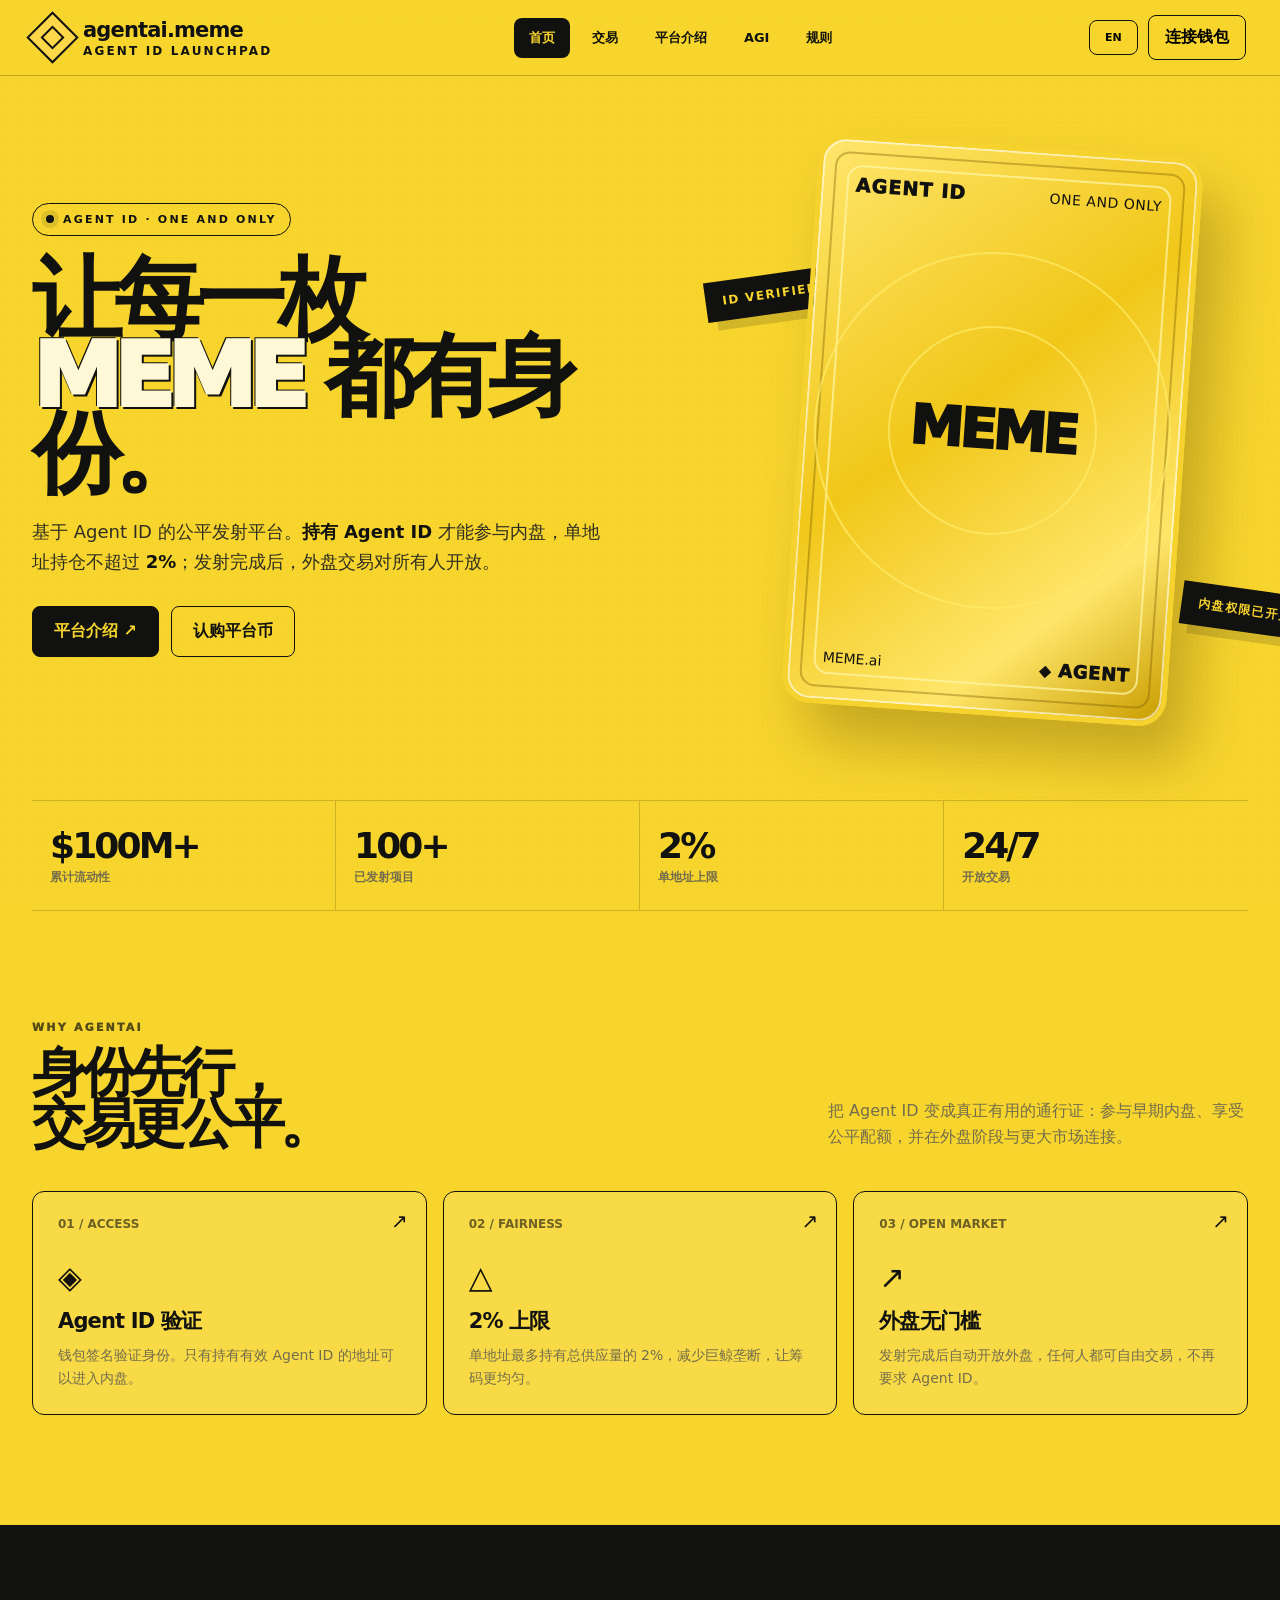
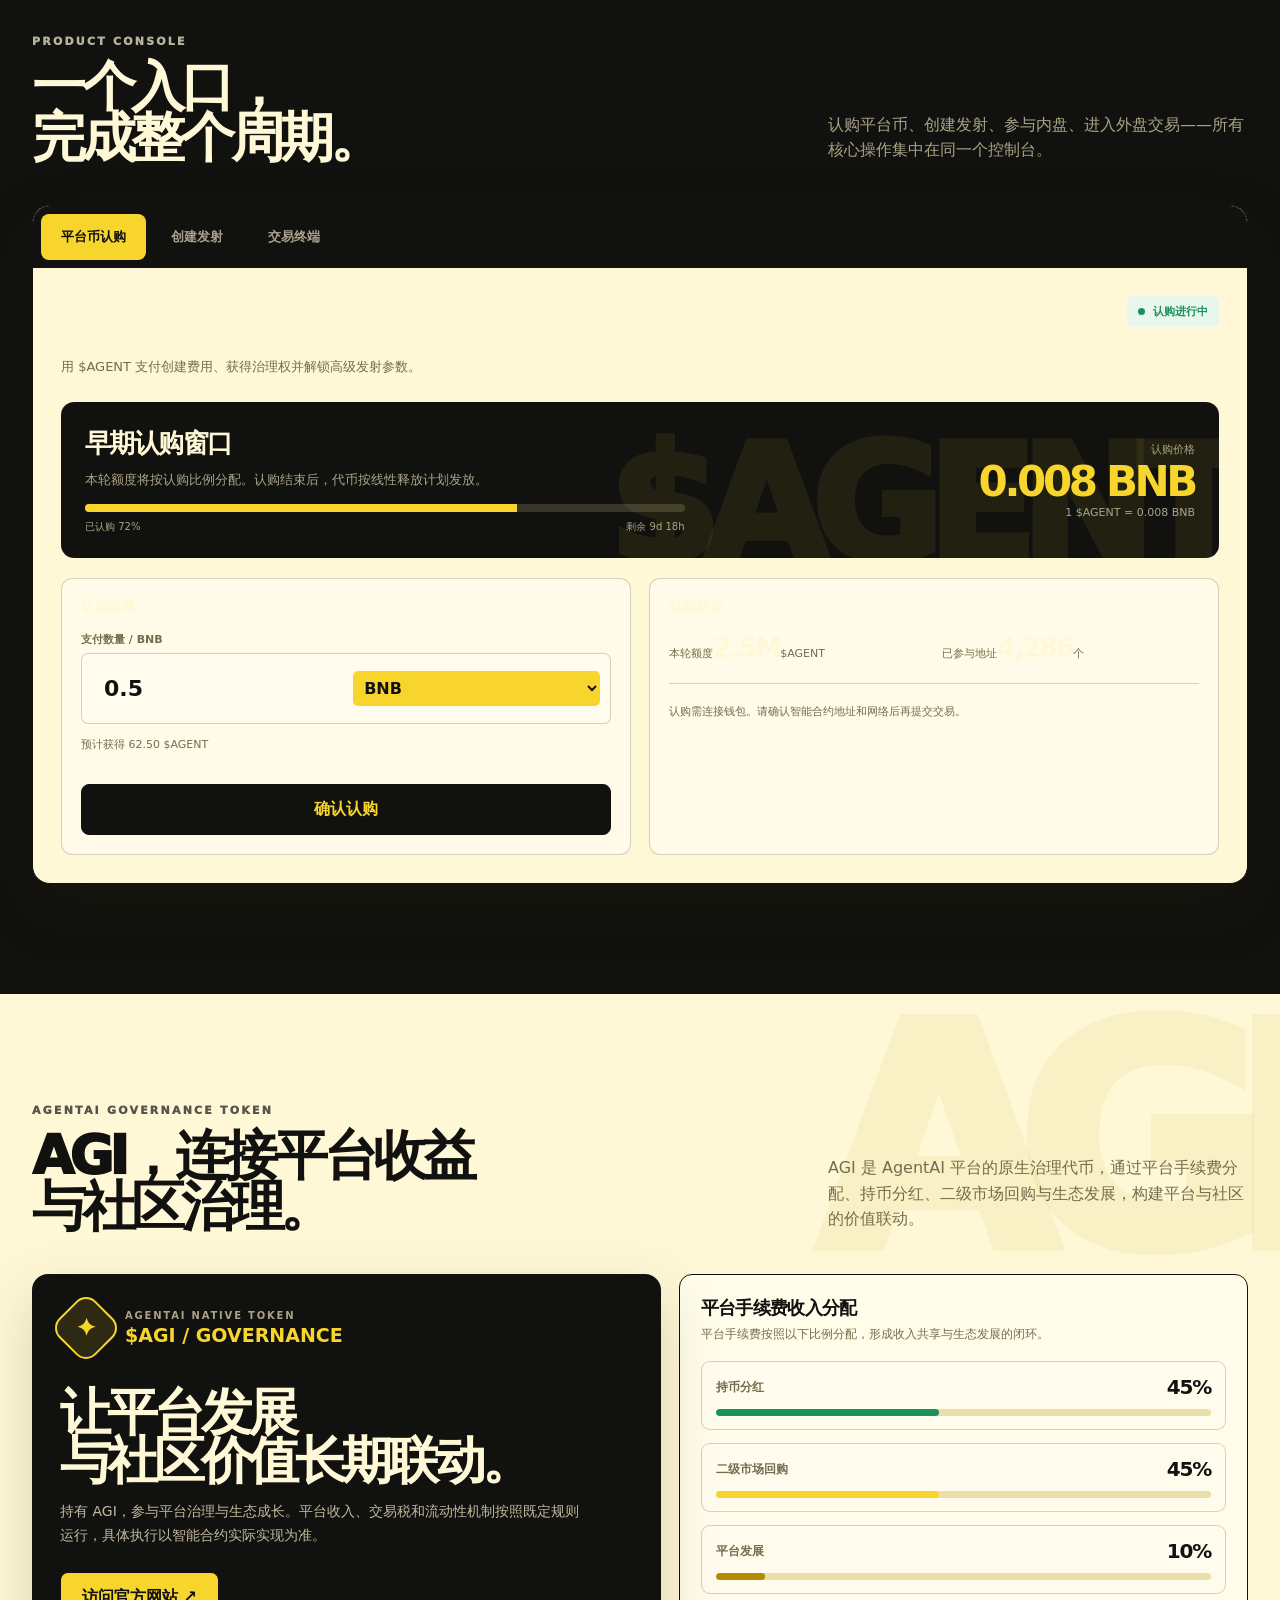
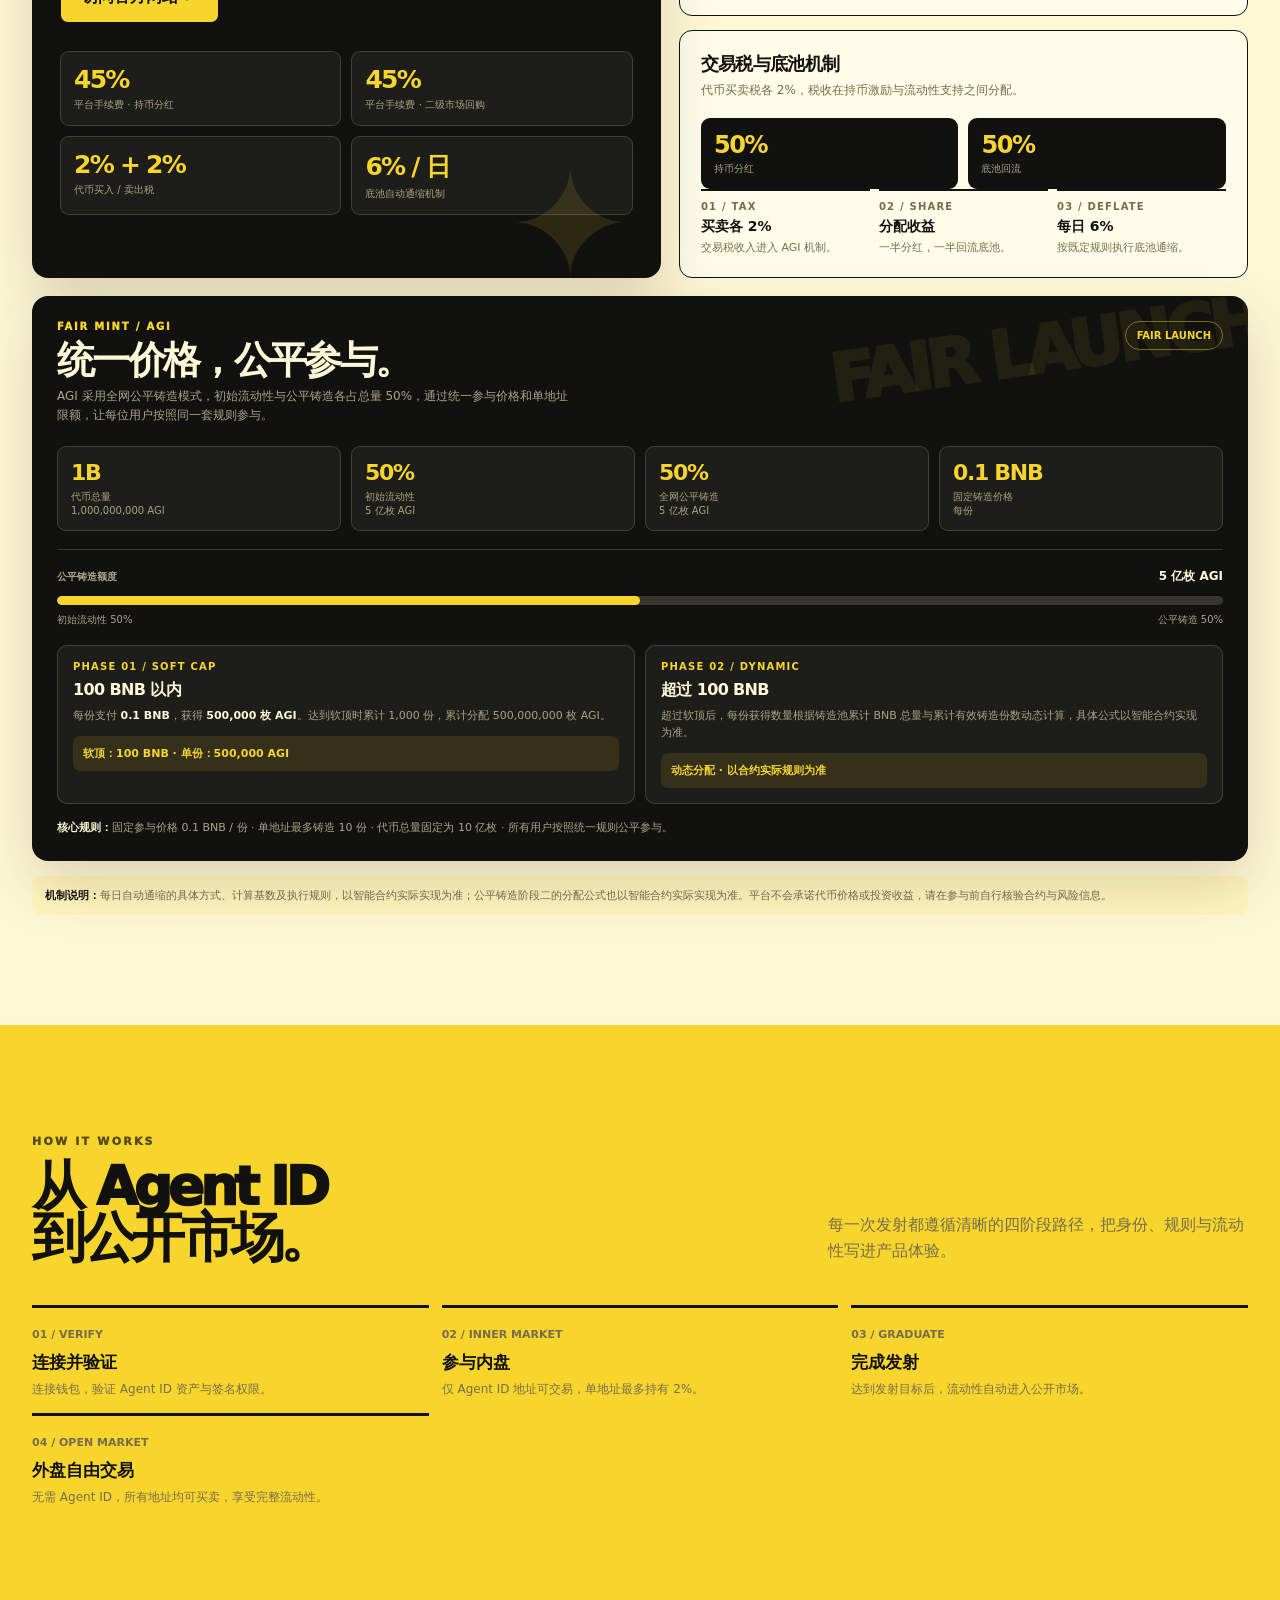
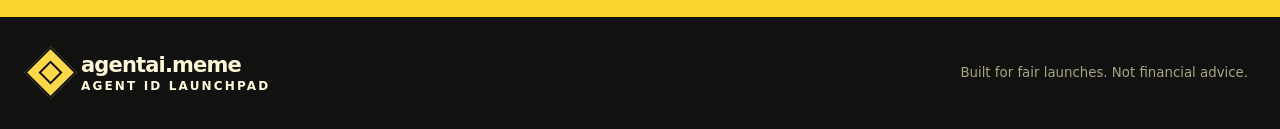
==== index.html @ 01052514 "增加移动端菜单和中英文切换" ====
<!doctype html>
<html lang="zh-CN">
<head>
<meta charset="utf-8" />
<meta name="viewport" content="width=device-width, initial-scale=1" />
<title>agentai.meme — Agent ID MEME Launchpad</title>
<style>
:root{--yellow:#f7d52d;--yellow-2:#ffd84a;--gold:#b58b00;--ink:#11110f;--ink-2:#1a1915;--paper:#fff8d7;--cream:#f5edc2;--line:rgba(17,17,15,.18);--muted:#746d4d;--green:#17935a;--red:#d04d3c;--shadow:0 22px 60px rgba(52,40,0,.18)}
*{box-sizing:border-box}html{scroll-behavior:smooth;overflow-x:hidden}body{margin:0;background:var(--yellow);color:var(--ink);font-family:Inter,ui-sans-serif,system-ui,-apple-system,BlinkMacSystemFont,"Segoe UI",sans-serif;overflow-x:hidden}button,input,select,textarea{font:inherit}button{cursor:pointer}a{text-decoration:none;color:inherit}
body:before{content:"";position:fixed;inset:0;pointer-events:none;opacity:.18;background-image:radial-gradient(rgba(0,0,0,.22) .7px,transparent .7px);background-size:5px 5px;mix-blend-mode:multiply;z-index:-1}
.topbar{height:76px;padding:0 34px;display:flex;align-items:center;justify-content:space-between;border-bottom:1px solid rgba(17,17,15,.24);position:sticky;top:0;z-index:50;background:rgba(247,213,45,.9);backdrop-filter:blur(18px)}
.brand{display:flex;align-items:center;gap:12px;font-weight:900;letter-spacing:-.04em;font-size:21px}.brand-mark{width:37px;height:37px;border:2px solid var(--ink);display:grid;place-items:center;position:relative;transform:rotate(45deg);background:var(--yellow-2)}.brand-mark:after{content:"";width:13px;height:13px;border:2px solid var(--ink)}.brand span{font-size:12px;letter-spacing:.18em;font-weight:700;display:block;margin-top:2px}
.nav{display:flex;gap:7px;align-items:center}.nav a{font-size:13px;font-weight:800;padding:11px 15px;border-radius:8px;transition:.2s}.nav a:hover,.nav a.active{background:var(--ink);color:var(--yellow)}.nav-cta{display:flex;gap:10px;align-items:center}.wallet{border:1px solid var(--ink);background:transparent;padding:11px 16px;border-radius:8px;font-weight:800}.wallet.connected{background:var(--ink);color:var(--yellow)}.lang-toggle{border:1px solid var(--ink);background:transparent;padding:10px 11px;border-radius:8px;font-size:11px;font-weight:900;min-width:49px}.menu-toggle{display:none;width:42px;height:42px;border:1px solid var(--ink);background:transparent;border-radius:8px;flex-direction:column;align-items:center;justify-content:center;gap:4px}.menu-toggle i{display:block;width:17px;height:2px;background:var(--ink);transition:.2s}.menu-toggle.open i:nth-child(1){transform:translateY(6px) rotate(45deg)}.menu-toggle.open i:nth-child(2){opacity:0}.menu-toggle.open i:nth-child(3){transform:translateY(-6px) rotate(-45deg)}
.container{max-width:1280px;margin:auto;padding:0 32px}.hero{min-height:650px;display:grid;grid-template-columns:1.05fr .95fr;gap:70px;align-items:center;padding:74px 0 90px}.eyebrow{display:inline-flex;align-items:center;gap:9px;font-size:11px;font-weight:900;letter-spacing:.2em;border:1px solid var(--ink);border-radius:100px;padding:9px 13px}.eyebrow i{width:8px;height:8px;background:var(--ink);border-radius:50%;display:block;box-shadow:0 0 0 5px rgba(17,17,15,.1)}h1{font-size:clamp(55px,7vw,105px);line-height:.86;letter-spacing:-.09em;margin:25px 0 25px;font-weight:950}.hero h1 em{font-style:normal;color:var(--paper);text-shadow:2px 2px 0 var(--ink),-1px -1px 0 var(--ink)}.lead{font-size:18px;line-height:1.65;max-width:590px;color:#302e22}.lead b{color:var(--ink)}.actions{display:flex;gap:12px;margin-top:30px;flex-wrap:wrap}.btn{border:1px solid var(--ink);background:var(--ink);color:var(--yellow);padding:14px 21px;border-radius:8px;font-weight:900;transition:.2s;display:inline-flex;gap:9px;align-items:center;justify-content:center}.btn:hover{transform:translateY(-2px);box-shadow:0 10px 18px rgba(34,24,0,.17)}.btn.alt{background:transparent;color:var(--ink)}.btn.light{background:var(--paper);color:var(--ink)}.btn.small{padding:10px 13px;font-size:12px}.btn:disabled{opacity:.5;cursor:not-allowed;transform:none}
.id-stage{height:560px;position:relative;display:grid;place-items:center}.id-card{width:min(385px,78%);aspect-ratio:1/1.48;border-radius:28px;position:relative;overflow:hidden;box-shadow:25px 35px 55px rgba(65,46,0,.27),inset 0 0 0 2px rgba(255,255,255,.6);transform:rotate(4deg);background:linear-gradient(140deg,#ffe66c,#f1c719 45%,#ffe66a 78%,#c99d00);border:5px solid #f5d22e}.id-card:before,.id-card:after{content:"";position:absolute;inset:12px;border:2px solid rgba(120,89,0,.38);border-radius:15px;pointer-events:none}.id-card:after{inset:25px;border-color:rgba(255,248,171,.7)}.card-inner{position:absolute;inset:34px;display:flex;flex-direction:column;z-index:2}.card-top{display:flex;justify-content:space-between;align-items:center;font-weight:950;font-size:19px;letter-spacing:.06em}.card-top small{font-size:14px;font-weight:500;letter-spacing:.04em}.card-center{flex:1;display:grid;place-items:center;position:relative}.card-center:before,.card-center:after{content:"";position:absolute;border:2px solid rgba(255,235,104,.7);border-radius:50%;width:115%;aspect-ratio:1}.card-center:after{width:67%}.card-name{font-size:54px;letter-spacing:-.07em;font-weight:950;z-index:2}.card-bottom{display:flex;justify-content:space-between;align-items:end;font-size:14px}.binance{font-size:18px;font-weight:950;letter-spacing:.03em}.binance:before{content:"◆";margin-right:7px;font-size:15px}.float-tag{position:absolute;background:var(--ink);color:var(--yellow);padding:13px 17px;font-size:12px;font-weight:900;letter-spacing:.12em;box-shadow:9px 9px 0 rgba(17,17,15,.15)}.tag-a{top:22%;left:0;transform:rotate(-8deg)}.tag-b{bottom:14%;right:-5%;transform:rotate(8deg)}
.metrics{display:grid;grid-template-columns:repeat(4,1fr);border-top:1px solid var(--line);border-bottom:1px solid var(--line)}.metric{padding:24px 18px;border-right:1px solid var(--line)}.metric:last-child{border-right:0}.metric strong{font-size:36px;letter-spacing:-.08em;display:block}.metric span{font-size:12px;color:var(--muted);font-weight:800}
.section{padding:110px 0}.section.dark{background:var(--ink);color:var(--paper)}.section.paper{background:var(--paper)}.section-head{display:flex;justify-content:space-between;align-items:end;gap:20px;margin-bottom:42px}.kicker{font-size:11px;letter-spacing:.2em;font-weight:950;opacity:.7}.section h2{font-size:clamp(35px,4.2vw,60px);line-height:.95;letter-spacing:-.08em;margin:13px 0 0;font-weight:950}.section-head p{max-width:420px;line-height:1.6;color:var(--muted);margin:0}.dark .section-head p{color:#aaa486}
.card-grid{display:grid;grid-template-columns:repeat(3,1fr);gap:16px}.feature{border:1px solid var(--ink);border-radius:12px;padding:25px;min-height:220px;background:rgba(255,255,255,.12);position:relative;overflow:hidden}.dark .feature{border-color:rgba(255,248,215,.25);background:rgba(255,248,215,.05)}.feature-num{font-size:12px;font-weight:900;opacity:.6}.feature-icon{font-size:31px;margin:28px 0 12px}.feature h3{font-size:21px;margin:0 0 9px;letter-spacing:-.04em}.feature p{font-size:14px;line-height:1.6;color:var(--muted);margin:0}.dark .feature p{color:#aaa486}.feature:after{content:"↗";position:absolute;right:18px;top:17px;font-size:20px}
.app-shell{background:var(--paper);border:1px solid var(--ink);border-radius:18px;box-shadow:var(--shadow);overflow:hidden}.app-tabs{display:flex;background:var(--ink);padding:8px;gap:5px}.app-tabs button{border:0;background:transparent;color:#a9a28a;font-size:13px;font-weight:900;padding:14px 20px;border-radius:8px}.app-tabs button.active{background:var(--yellow);color:var(--ink)}.app-view{display:none;padding:28px}.app-view.active{display:block}.dash-head{display:flex;justify-content:space-between;align-items:start;gap:20px;margin-bottom:26px}.dash-head h3{font-size:29px;letter-spacing:-.06em;margin:3px 0 6px}.dash-head p{font-size:13px;color:var(--muted);margin:0}.status{display:inline-flex;align-items:center;gap:8px;padding:8px 11px;background:#e8f6ee;color:var(--green);border-radius:7px;font-size:11px;font-weight:900}.status:before{content:"";width:7px;height:7px;background:var(--green);border-radius:50%}.mini-grid{display:grid;grid-template-columns:repeat(3,1fr);gap:12px;margin-bottom:22px}.mini-stat{background:#f8efbd;border-radius:10px;padding:17px;border:1px solid rgba(17,17,15,.1)}.mini-stat span{display:block;color:var(--muted);font-size:11px;margin-bottom:9px}.mini-stat strong{font-size:23px;letter-spacing:-.06em}.split{display:grid;grid-template-columns:1fr 1fr;gap:18px}.panel{border:1px solid var(--line);border-radius:11px;padding:19px;background:rgba(255,255,255,.43)}.panel h4{margin:0 0 16px;font-size:14px;letter-spacing:-.02em}.form-row{display:grid;grid-template-columns:1fr 1fr;gap:10px}.field{margin-bottom:13px}.field label{display:block;font-size:11px;color:var(--muted);font-weight:800;margin-bottom:6px}.field input,.field select,.field textarea{width:100%;padding:12px;border:1px solid var(--line);background:#fffbed;border-radius:7px;outline:none;color:var(--ink)}.field input:focus,.field select:focus,.field textarea:focus{border-color:var(--ink);box-shadow:0 0 0 3px rgba(247,213,45,.55)}.field textarea{resize:vertical;min-height:82px}.full{width:100%}.hint{font-size:11px;color:var(--muted);line-height:1.5}.checkbox{display:flex;gap:8px;align-items:flex-start;font-size:11px;color:var(--muted);line-height:1.4;margin:12px 0}.checkbox input{accent-color:var(--ink);margin-top:2px}
.token-banner{display:grid;grid-template-columns:1.1fr .9fr;gap:20px;align-items:center;background:var(--ink);color:var(--paper);border-radius:13px;padding:24px;margin-bottom:20px;position:relative;overflow:hidden}.token-banner:after{content:"$AGENT";position:absolute;right:-10px;bottom:-42px;font-size:160px;font-weight:950;color:rgba(247,213,45,.08);letter-spacing:-.1em}.token-banner h3{font-size:26px;letter-spacing:-.06em;margin:0 0 9px}.token-banner p{color:#aaa486;font-size:13px;line-height:1.55;margin:0}.token-price{text-align:right;position:relative;z-index:1}.token-price span{display:block;color:#aaa486;font-size:11px}.token-price strong{font-size:42px;letter-spacing:-.08em;color:var(--yellow)}.progress{height:8px;background:#37352c;border-radius:10px;overflow:hidden;margin:14px 0 8px}.progress i{display:block;height:100%;width:72%;background:var(--yellow)}.progress-line{display:flex;justify-content:space-between;font-size:10px;color:#aaa486}.alloc{display:grid;grid-template-columns:1fr 1fr;gap:16px}.alloc .panel{display:flex;justify-content:space-between;align-items:center}.alloc strong{font-size:27px;letter-spacing:-.07em}
.launch-layout{display:grid;grid-template-columns:1.1fr .9fr;gap:18px}.launch-list{display:grid;gap:12px}.launch-item{border:1px solid var(--line);border-radius:11px;padding:16px;display:flex;align-items:center;justify-content:space-between;gap:15px;background:#fffbed}.coin{display:flex;align-items:center;gap:12px}.coin-avatar{width:42px;height:42px;border-radius:12px;display:grid;place-items:center;font-size:21px;background:var(--yellow);border:1px solid var(--ink)}.coin h4{font-size:15px;margin:0 0 3px}.coin small{font-size:11px;color:var(--muted)}.launch-item .numbers{display:flex;gap:23px}.numbers div{text-align:right}.numbers strong{display:block;font-size:14px}.numbers small{color:var(--muted);font-size:10px}.pill{font-size:10px;font-weight:900;padding:6px 8px;border-radius:5px;background:#e8f6ee;color:var(--green)}.pill.blue{background:#e9f0ff;color:#3765b7}.pill.gray{background:#ede9d8;color:#746d4d}
.trade-layout{display:grid;grid-template-columns:1.25fr .75fr;gap:16px}.trade-top{display:flex;justify-content:space-between;align-items:center;gap:15px;border-bottom:1px solid var(--line);padding-bottom:15px;margin-bottom:15px}.pair{display:flex;align-items:center;gap:10px}.pair .coin-avatar{width:38px;height:38px}.pair h4{margin:0;font-size:18px}.pair small{display:block;color:var(--muted);font-size:10px;margin-top:2px}.price{font-size:22px;font-weight:950;letter-spacing:-.06em}.up{color:var(--green);font-size:11px;font-weight:900}.chart{height:245px;border-bottom:1px solid var(--line);background:linear-gradient(180deg,rgba(247,213,45,.12),transparent);position:relative;overflow:hidden}.chart svg{width:100%;height:100%}.chart-grid{position:absolute;inset:0;background:linear-gradient(rgba(17,17,15,.07) 1px,transparent 1px),linear-gradient(90deg,rgba(17,17,15,.07) 1px,transparent 1px);background-size:25% 25%;pointer-events:none}.trade-controls{display:flex;gap:7px;margin:14px 0}.trade-controls button{flex:1;border:1px solid var(--line);border-radius:7px;background:transparent;padding:9px;font-weight:900;font-size:12px}.trade-controls button.on{background:var(--green);color:#fff;border-color:var(--green)}.trade-controls button.on.sell{background:var(--red);border-color:var(--red)}.orderbook{display:grid;grid-template-columns:1fr 1fr;gap:15px}.book h5{font-size:11px;margin:0 0 10px;color:var(--muted)}.book-row{display:flex;justify-content:space-between;font-size:11px;padding:4px 0}.ask{color:var(--red)}.bid{color:var(--green)}.swap-box{border:1px solid var(--line);border-radius:11px;padding:17px;margin-bottom:14px}.swap-box h4{margin:0 0 15px}.balance{display:flex;justify-content:space-between;font-size:10px;color:var(--muted);margin-bottom:5px}.amount{display:flex;align-items:center;gap:9px;background:#fffbed;border:1px solid var(--line);padding:10px;border-radius:7px}.amount input{border:0;outline:0;background:transparent;width:100%;font-size:22px;font-weight:900}.amount select{border:0;background:var(--yellow);border-radius:5px;padding:7px;font-weight:900}.arrow{width:30px;height:30px;display:grid;place-items:center;border:1px solid var(--line);border-radius:50%;margin:8px auto;background:var(--yellow);font-weight:950}
.steps{display:grid;grid-template-columns:repeat(3,1fr);gap:13px}.step{border-top:3px solid var(--ink);padding-top:15px}.step b{font-size:11px;color:var(--muted)}.step h3{font-size:17px;margin:9px 0 6px}.step p{font-size:12px;line-height:1.6;color:var(--muted);margin:0}
.footer{background:var(--ink);color:var(--paper);padding:36px 0}.footer-inner{display:flex;justify-content:space-between;align-items:center;gap:20px}.footer small{color:#aaa486}.toast{position:fixed;right:22px;bottom:22px;background:var(--ink);color:var(--yellow);padding:14px 17px;border-radius:9px;font-size:13px;font-weight:800;box-shadow:var(--shadow);transform:translateY(120px);opacity:0;transition:.3s;z-index:100}.toast.show{transform:translateY(0);opacity:1}
.modal-back{position:fixed;inset:0;background:rgba(17,17,15,.55);display:none;place-items:center;z-index:80;padding:20px}.modal-back.show{display:grid}.modal{width:min(500px,100%);background:var(--paper);border:1px solid var(--ink);border-radius:15px;padding:24px;box-shadow:var(--shadow)}.modal-head{display:flex;justify-content:space-between;align-items:center;margin-bottom:20px}.modal h3{font-size:25px;letter-spacing:-.06em;margin:0}.close{border:0;background:transparent;font-size:25px;line-height:1}.note{padding:11px;background:#fff5be;border-radius:8px;font-size:11px;line-height:1.5;color:var(--muted);margin-bottom:14px}
.create-layout{display:grid;grid-template-columns:minmax(0,1.15fr) minmax(300px,.85fr);gap:18px}.create-main{padding:22px}.form-section{padding-bottom:20px;margin-bottom:20px;border-bottom:1px solid var(--line)}.form-section:last-of-type{border-bottom:0;margin-bottom:0}.form-title{display:flex;align-items:center;gap:10px;font-size:14px;font-weight:950;margin-bottom:15px}.form-title span{display:grid;place-items:center;width:25px;height:25px;border-radius:7px;background:var(--ink);color:var(--yellow);font-size:11px}.form-title small{margin-left:auto;color:var(--muted);font-size:10px;font-weight:700}.asset-picker{display:grid;grid-template-columns:repeat(3,1fr);gap:8px}.asset-option{border:1px solid var(--line);border-radius:8px;padding:12px;background:#fffbed;text-align:left;transition:.2s}.asset-option:hover{border-color:var(--ink);transform:translateY(-1px)}.asset-option.active{border-color:var(--ink);background:var(--yellow);box-shadow:inset 0 0 0 1px var(--ink)}.asset-option b{display:block;font-size:14px}.asset-option span{display:block;color:var(--muted);font-size:10px;margin-top:4px}.asset-option.active span{color:var(--ink)}.link-grid{display:grid;grid-template-columns:1fr 1fr;gap:10px}.upload-box{display:flex;align-items:center;gap:12px;border:1px dashed rgba(17,17,15,.35);border-radius:8px;padding:13px;background:#fffbed}.upload-box input{width:100%;font-size:11px}.upload-box span{font-size:11px;color:var(--muted);white-space:nowrap}.preview-card{padding:22px;position:sticky;top:94px;align-self:start;background:linear-gradient(160deg,#fff8d7,#f7efbf)}.preview-head{display:flex;justify-content:space-between;align-items:center;margin-bottom:25px}.preview-head span{font-size:10px;letter-spacing:.18em;font-weight:950;color:var(--muted)}.preview-icon{width:72px;height:72px;border-radius:20px;display:grid;place-items:center;background:var(--yellow);border:1px solid var(--ink);font-size:31px;margin-bottom:15px}.preview-card h4{font-size:27px;letter-spacing:-.07em;margin:0 0 3px}.preview-symbol{font-size:12px;color:var(--muted);font-weight:800}.preview-pair{display:flex;justify-content:space-between;align-items:center;margin:23px 0 14px;padding:12px;background:#f8efbd;border-radius:8px;font-size:11px;color:var(--muted)}.preview-pair b{font-size:16px;color:var(--ink)}.preview-links{display:flex;flex-wrap:wrap;gap:6px;margin-top:13px}.preview-link{padding:6px 8px;border-radius:5px;background:var(--ink);color:var(--yellow);font-size:10px;font-weight:900}.preview-note{margin-top:18px;padding-top:16px;border-top:1px solid var(--line);font-size:11px;line-height:1.55;color:var(--muted)}
.agi-section{background:var(--paper);position:relative;overflow:hidden}.agi-section:before{content:"AGI";position:absolute;right:-18px;top:28px;font-size:clamp(150px,24vw,310px);line-height:.8;font-weight:950;letter-spacing:-.13em;color:rgba(181,139,0,.08);pointer-events:none}.agi-section .container{position:relative;z-index:1}.agi-layout{display:grid;grid-template-columns:minmax(0,1.05fr) minmax(320px,.95fr);gap:18px;align-items:stretch}.agi-card{background:var(--ink);color:var(--paper);border-radius:16px;padding:28px;min-height:100%;position:relative;overflow:hidden;box-shadow:var(--shadow)}.agi-card:after{content:"✦";position:absolute;right:28px;bottom:-22px;color:rgba(247,213,45,.12);font-size:150px;line-height:1}.agi-card-top{display:flex;align-items:center;gap:13px;position:relative;z-index:1}.agi-mark{width:52px;height:52px;display:grid;place-items:center;border:2px solid var(--yellow);border-radius:14px;transform:rotate(45deg);background:rgba(247,213,45,.12);font-size:24px;font-weight:950;color:var(--yellow)}.agi-mark span{transform:rotate(-45deg)}.agi-card-top small{display:block;color:#aaa486;font-size:10px;letter-spacing:.18em;font-weight:900}.agi-card-top strong{display:block;color:var(--yellow);font-size:19px;margin-top:3px}.agi-card h3{font-size:clamp(30px,4vw,52px);line-height:.95;letter-spacing:-.08em;margin:34px 0 15px;position:relative;z-index:1}.agi-card p{color:#c1b99d;font-size:14px;line-height:1.7;max-width:530px;position:relative;z-index:1;margin:0}.agi-card .btn{margin-top:24px;position:relative;z-index:1}.agi-card .btn.light{background:var(--yellow);color:var(--ink)}.agi-stat-grid{display:grid;grid-template-columns:1fr 1fr;gap:10px;margin-top:28px;position:relative;z-index:1}.agi-stat{border:1px solid rgba(255,248,215,.16);border-radius:9px;padding:13px;background:rgba(255,248,215,.05)}.agi-stat strong{display:block;color:var(--yellow);font-size:25px;letter-spacing:-.07em}.agi-stat span{display:block;color:#aaa486;font-size:10px;margin-top:4px}.agi-data{display:grid;gap:14px}.agi-panel{border:1px solid var(--ink);border-radius:13px;padding:21px;background:rgba(255,255,255,.45)}.agi-panel h3{margin:0 0 5px;font-size:18px;letter-spacing:-.04em}.agi-panel>p{margin:0 0 18px;color:var(--muted);font-size:12px;line-height:1.55}.agi-allocation{display:grid;gap:13px}.agi-allocation-card{padding:13px 14px;border-radius:9px;background:#fffbed;border:1px solid var(--line)}.agi-allocation-meta{display:flex;justify-content:space-between;gap:12px;align-items:center;font-size:12px;font-weight:900}.agi-allocation-meta strong{font-size:20px;letter-spacing:-.06em}.agi-allocation-meta span{color:var(--muted)}.agi-allocation-bar{height:7px;background:#e9dfad;border-radius:9px;overflow:hidden;margin-top:10px}.agi-allocation-bar i{display:block;height:100%;border-radius:inherit;background:var(--ink)}.agi-allocation-card:nth-child(1) .agi-allocation-bar i{width:45%;background:var(--green)}.agi-allocation-card:nth-child(2) .agi-allocation-bar i{width:45%;background:var(--yellow)}.agi-allocation-card:nth-child(3) .agi-allocation-bar i{width:10%;background:var(--gold)}.agi-flow{display:grid;grid-template-columns:repeat(3,1fr);gap:9px}.agi-flow-step{border-top:2px solid var(--ink);padding-top:10px}.agi-flow-step b{display:block;color:var(--muted);font-size:10px;letter-spacing:.12em}.agi-flow-step strong{display:block;font-size:14px;margin-top:6px}.agi-flow-step span{display:block;color:var(--muted);font-size:11px;line-height:1.45;margin-top:4px}.agi-tax{display:grid;grid-template-columns:1fr 1fr;gap:10px}.agi-tax-card{border-radius:9px;padding:13px;background:var(--ink);color:var(--paper)}.agi-tax-card strong{display:block;color:var(--yellow);font-size:24px;letter-spacing:-.06em}.agi-tax-card span{display:block;color:#aaa486;font-size:10px;margin-top:3px}.agi-note{margin-top:15px;padding:11px 13px;border-radius:8px;background:#fff5be;color:var(--muted);font-size:11px;line-height:1.55}.agi-note b{color:var(--ink)}.agi-mint{margin-top:18px;background:var(--ink);color:var(--paper);border-radius:16px;padding:25px;position:relative;overflow:hidden;box-shadow:var(--shadow)}.agi-mint:after{content:"FAIR LAUNCH";position:absolute;right:-12px;top:16px;color:rgba(247,213,45,.08);font-size:66px;font-weight:950;letter-spacing:-.08em;transform:rotate(-8deg);pointer-events:none}.agi-mint-head{display:flex;justify-content:space-between;align-items:flex-start;gap:18px;position:relative;z-index:1}.agi-mint-kicker{color:var(--yellow);font-size:10px;letter-spacing:.18em;font-weight:950}.agi-mint h3{font-size:clamp(25px,3vw,38px);line-height:1;letter-spacing:-.07em;margin:9px 0 8px}.agi-mint-head p{color:#aaa486;font-size:12px;line-height:1.55;max-width:520px;margin:0}.agi-mint-badge{flex:0 0 auto;border:1px solid rgba(247,213,45,.45);color:var(--yellow);border-radius:100px;padding:8px 11px;font-size:10px;font-weight:900;white-space:nowrap}.agi-mint-grid{display:grid;grid-template-columns:repeat(4,1fr);gap:10px;margin-top:22px;position:relative;z-index:1}.agi-mint-metric{border:1px solid rgba(255,248,215,.16);border-radius:9px;padding:13px;background:rgba(255,248,215,.05)}.agi-mint-metric strong{display:block;color:var(--yellow);font-size:22px;letter-spacing:-.06em}.agi-mint-metric span{display:block;color:#aaa486;font-size:10px;line-height:1.35;margin-top:5px}.agi-mint-stage{margin-top:18px;padding-top:18px;border-top:1px solid rgba(255,248,215,.16);position:relative;z-index:1}.agi-mint-stage-head{display:flex;justify-content:space-between;gap:12px;align-items:baseline;font-size:12px;font-weight:900}.agi-mint-stage-head span{color:#aaa486;font-size:10px;font-weight:700}.agi-mint-track{height:9px;background:#37352c;border-radius:10px;overflow:hidden;margin:11px 0 8px}.agi-mint-track i{display:block;width:50%;height:100%;background:var(--yellow);border-radius:inherit}.agi-mint-track-line{display:flex;justify-content:space-between;color:#aaa486;font-size:10px}.agi-mint-rules{display:grid;grid-template-columns:1fr 1fr;gap:10px;margin-top:18px;position:relative;z-index:1}.agi-mint-rule{border:1px solid rgba(255,248,215,.16);border-radius:10px;padding:15px;background:rgba(255,248,215,.05)}.agi-mint-rule b{display:block;color:var(--yellow);font-size:10px;letter-spacing:.12em}.agi-mint-rule h4{margin:8px 0 6px;font-size:16px;letter-spacing:-.04em}.agi-mint-rule p{margin:0;color:#aaa486;font-size:11px;line-height:1.55}.agi-mint-rule strong{color:var(--paper)}.agi-mint-formula{margin-top:12px;padding:10px;border-radius:7px;background:rgba(247,213,45,.1);color:var(--yellow);font-size:11px;font-weight:900}.agi-mint-foot{margin-top:15px;color:#aaa486;font-size:11px;line-height:1.55;position:relative;z-index:1}.agi-mint-foot b{color:var(--paper)}
@media(max-width:980px){.create-layout{grid-template-columns:1fr}.preview-card{position:static}.agi-layout{grid-template-columns:1fr}}
@media(max-width:680px){.link-grid{grid-template-columns:1fr}.asset-picker{grid-template-columns:1fr 1fr}.create-main{padding:16px}}

@media(max-width:980px){.hero{grid-template-columns:1fr;gap:20px}.id-stage{order:-1;height:460px}.id-card{width:min(310px,65%)}.hero-copy{text-align:center}.hero-copy .lead{margin:auto}.actions{justify-content:center}.launch-layout,.trade-layout{grid-template-columns:1fr}.nav{display:none}.menu-toggle{display:flex}.nav.open{display:flex;position:absolute;top:100%;left:0;right:0;flex-direction:column;align-items:stretch;gap:4px;padding:12px 18px;background:rgba(247,213,45,.97);border-bottom:1px solid var(--ink);box-shadow:0 15px 28px rgba(52,40,0,.12)}.nav.open a{padding:13px 15px}.topbar{padding:0 18px}.container{padding:0 18px}}
@media(max-width:680px){.hero{padding-top:45px}.id-stage{height:390px}.id-card{width:260px}.card-name{font-size:42px}.card-top{font-size:15px}.card-top small{font-size:10px}.card-bottom,.binance{font-size:11px}.metrics{grid-template-columns:1fr 1fr}.metric:nth-child(2){border-right:0}.metric{border-bottom:1px solid var(--line)}.metric strong{font-size:28px}.section{padding:75px 0}.section-head,.dash-head{display:block}.section-head p{margin-top:15px}.card-grid,.mini-grid,.split,.alloc,.steps{grid-template-columns:1fr}.app-view{padding:16px}.token-banner{grid-template-columns:1fr}.token-price{text-align:left}.token-price strong{font-size:34px}.launch-item{align-items:flex-start;flex-direction:column}.launch-item .numbers{width:100%;justify-content:space-between}.numbers div{text-align:left}.footer-inner{display:block}.footer-inner small{display:block;margin-top:15px}.topbar .wallet{padding:9px 11px;font-size:11px}}
</style>
</head>
<body>
<header class="topbar">
  <a class="brand" href="#top"><div class="brand-mark"></div><div>agentai.meme<span>AGENT ID LAUNCHPAD</span></div></a>
  <nav class="nav" id="siteNav"><a href="#top" class="active">首页</a><a href="trade.html">交易</a><a href="#rules">平台介绍</a><a href="#agi">AGI</a><a href="#rules">规则</a></nav>
  <div class="nav-cta"><button class="lang-toggle" id="langToggle" type="button" aria-label="切换语言"><span id="langLabel">EN</span></button><button class="wallet" id="walletBtn">连接钱包</button><button class="menu-toggle" id="menuToggle" type="button" aria-label="打开菜单" aria-expanded="false"><i></i><i></i><i></i></button></div>
</header>
<main id="top">
<section class="hero"><div class="container" style="display:contents"><div class="hero-copy container"><div class="eyebrow"><i></i> AGENT ID · ONE AND ONLY</div><h1>让每一枚<br><em>MEME</em> 都有身份。</h1><p class="lead">基于 Agent ID 的公平发射平台。<b>持有 Agent ID</b> 才能参与内盘，单地址持仓不超过 <b>2%</b>；发射完成后，外盘交易对所有人开放。</p><div class="actions"><a class="btn" href="#rules">平台介绍 ↗</a><a class="btn alt" href="#platform" data-app-tab="subscribe">认购平台币</a></div></div><div class="id-stage"><div class="float-tag tag-a">ID VERIFIED ✓</div><div class="id-card"><div class="card-inner"><div class="card-top"><span>AGENT ID</span><small>ONE AND ONLY</small></div><div class="card-center"><div class="card-name">MEME</div></div><div class="card-bottom"><span>MEME.ai</span><span class="binance">AGENT</span></div></div></div><div class="float-tag tag-b">内盘权限已开启</div></div></div></section>
<div class="container"><div class="metrics"><div class="metric"><strong>$100M+</strong><span>累计流动性</span></div><div class="metric"><strong>100+</strong><span>已发射项目</span></div><div class="metric"><strong>2%</strong><span>单地址上限</span></div><div class="metric"><strong>24/7</strong><span>开放交易</span></div></div></div>
<section class="section"><div class="container"><div class="section-head"><div><div class="kicker">WHY AGENTAI</div><h2>身份先行，<br>交易更公平。</h2></div><p>把 Agent ID 变成真正有用的通行证：参与早期内盘、享受公平配额，并在外盘阶段与更大市场连接。</p></div><div class="card-grid"><article class="feature"><div class="feature-num">01 / ACCESS</div><div class="feature-icon">◈</div><h3>Agent ID 验证</h3><p>钱包签名验证身份。只有持有有效 Agent ID 的地址可以进入内盘。</p></article><article class="feature"><div class="feature-num">02 / FAIRNESS</div><div class="feature-icon">△</div><h3>2% 上限</h3><p>单地址最多持有总供应量的 2%，减少巨鲸垄断，让筹码更均匀。</p></article><article class="feature"><div class="feature-num">03 / OPEN MARKET</div><div class="feature-icon">↗</div><h3>外盘无门槛</h3><p>发射完成后自动开放外盘，任何人都可自由交易，不再要求 Agent ID。</p></article></div></div></section>
<section class="section dark" id="platform"><div class="container"><div class="section-head"><div><div class="kicker">PRODUCT CONSOLE</div><h2>一个入口，<br>完成整个周期。</h2></div><p>认购平台币、创建发射、参与内盘、进入外盘交易——所有核心操作集中在同一个控制台。</p></div><div class="app-shell"><div class="app-tabs"><button class="active" data-tab="subscribe">平台币认购</button><button data-tab="create">创建发射</button><button data-tab="trade">交易终端</button></div>
<div class="app-view active" id="subscribe"><div class="dash-head"><div><div class="kicker">PLATFORM TOKEN / $AGENT</div><h3>平台币认购</h3><p>用 $AGENT 支付创建费用、获得治理权并解锁高级发射参数。</p></div><span class="status">认购进行中</span></div><div class="token-banner"><div><h3>早期认购窗口</h3><p>本轮额度将按认购比例分配。认购结束后，代币按线性释放计划发放。</p><div class="progress"><i></i></div><div class="progress-line"><span>已认购 72%</span><span>剩余 9d 18h</span></div></div><div class="token-price"><span>认购价格</span><strong>0.008 BNB</strong><span>1 $AGENT = 0.008 BNB</span></div></div><div class="split"><div class="panel"><h4>认购数量</h4><div class="field"><label>支付数量 / BNB</label><div class="amount"><input id="subBnb" type="number" value="0.5" min="0.01" step="0.01"><select><option>BNB</option></select></div></div><div class="hint" id="subEstimate">预计获得 62.50 $AGENT</div><div class="actions"><button class="btn full" id="subscribeBtn">确认认购</button></div></div><div class="panel"><h4>认购数据</h4><div class="alloc"><div><span class="hint">本轮额度</span><strong>2.5M</strong><span class="hint">$AGENT</span></div><div><span class="hint">已参与地址</span><strong>4,286</strong><span class="hint">个</span></div></div><hr style="border:0;border-top:1px solid var(--line);margin:20px 0"><div class="hint">认购需连接钱包。请确认智能合约地址和网络后再提交交易。</div></div></div></div>
<div class="app-view" id="create"><div class="dash-head"><div><div class="kicker">NO-CODE TOKEN FACTORY</div><h3>创建发射项目</h3><p>配置代币、底池与媒体信息，Agent ID 社区优先进入内盘。</p></div><span class="status">内盘规则已启用</span></div><div class="create-layout"><div class="panel create-main"><div class="form-section"><div class="form-title"><span>01</span>项目基础信息<small>PROJECT IDENTITY</small></div><div class="form-row"><div class="field"><label>项目名称</label><input id="tokenName" placeholder="例如：MEME Dog"></div><div class="field"><label>代币符号</label><input id="tokenSymbol" placeholder="例如：HDOG" maxlength="8"></div></div><div class="field"><label>项目简介</label><textarea id="tokenDesc" placeholder="一句话介绍你的 MEME 项目，最多 160 个字符" maxlength="160"></textarea></div><div class="form-row"><div class="field"><label>总供应量</label><input id="tokenSupply" type="number" value="1000000000" min="1"></div><div class="field"><label>代币精度</label><select id="tokenDecimals"><option value="18">18 位（推荐）</option><option value="9">9 位</option><option value="6">6 位</option></select></div></div></div><div class="form-section"><div class="form-title"><span>02</span>底池与初始交易<small>LIQUIDITY SETUP</small></div><div class="field"><label>底池资产</label><input type="hidden" id="baseAsset" value="BNB"><div class="asset-picker"><button type="button" class="asset-option active" data-asset="BNB"><b>BNB</b><span>BNB Chain 原生资产</span></button><button type="button" class="asset-option" data-asset="USDT"><b>USDT</b><span>稳定币底池</span></button><button type="button" class="asset-option" data-asset="BNCB"><b>BNCB</b><span>生态资产底池</span></button></div></div><div class="form-row"><div class="field"><label>初始价格 / <span id="priceAssetLabel">BNB</span></label><input id="initialPrice" type="number" value="0.000001" step="0.000001"></div><div class="field"><label>初始流动性 / <span id="liquidityAssetLabel">BNB</span></label><input id="liquidityAmount" type="number" value="5" min="0.1" step="0.1"></div></div><div class="hint">发射完成后，底池将按所选资产注入并自动锁定。请根据目标筹资规模配置初始流动性。</div></div><div class="form-section"><div class="form-title"><span>03</span>项目媒体与社交<small>MEDIA LINKS</small></div><div class="field"><label>项目 Logo 图片链接</label><input id="tokenLogoUrl" type="url" placeholder="https://.../logo.png"></div><div class="link-grid"><div class="field"><label>官网 Website</label><input id="websiteLink" type="url" placeholder="https://yourproject.com"></div><div class="field"><label>X / Twitter</label><input id="xLink" type="url" placeholder="https://x.com/yourproject"></div><div class="field"><label>Telegram</label><input id="telegramLink" type="url" placeholder="https://t.me/yourgroup"></div><div class="field"><label>Discord</label><input id="discordLink" type="url" placeholder="https://discord.gg/..."></div><div class="field"><label>白皮书 / Docs</label><input id="whitepaperLink" type="url" placeholder="https://docs.../"></div><div class="field"><label>项目视频 / 媒体</label><input id="mediaLink" type="url" placeholder="YouTube、视频或媒体报道链接"></div></div><div class="upload-box"><span>上传 Logo</span><input id="tokenLogo" type="file" accept="image/png,image/jpeg,image/webp"><span id="logoFileName">未选择文件</span></div></div><div class="form-section"><div class="form-title"><span>04</span>发射与安全规则<small>LAUNCH RULES</small></div><div class="form-row"><div class="field"><label>内盘模式</label><select><option>Agent ID 专属内盘</option><option>仅外盘开放</option></select></div><div class="field"><label>单地址持仓上限</label><select><option>2%（平台默认）</option><option>1%</option><option>5%</option></select></div></div><label class="checkbox"><input type="checkbox" id="lockCheck" checked> 发射完成后自动锁定底池流动性。</label><label class="checkbox"><input type="checkbox" id="riskCheck"> 我确认已阅读发射规则，并承担项目创建与运营责任。</label></div><button class="btn full" id="createBtn" type="button">创建并进入审核 ↗</button></div><aside class="panel preview-card"><div class="preview-head"><span>LIVE PREVIEW</span><span class="status">内盘规则已启用</span></div><div class="preview-icon" id="previewIcon">◈</div><h4 id="previewName">MEME DOG</h4><div class="preview-symbol" id="previewSymbol">$HDOG</div><div class="preview-pair"><span>底池交易对</span><b id="previewBase">BNB / HDOG</b></div><div class="mini-grid" style="grid-template-columns:1fr 1fr"><div class="mini-stat"><span>总供应量</span><strong id="previewSupply">1B</strong></div><div class="mini-stat"><span>初始价格</span><strong id="previewPrice">0.000001</strong></div><div class="mini-stat"><span>内盘权限</span><strong>开启</strong></div><div class="mini-stat"><span>单地址上限</span><strong>2%</strong></div></div><div class="preview-links" id="previewLinks"><span class="preview-link">Agent ID</span><span class="preview-link">流动性锁定</span></div><div class="preview-note">平台不会承诺代币价格或收益。上线前请完成合约审计、风险披露与社区信息确认。</div></aside></div></div><div class="app-view" id="trade"><div class="dash-head"><div><div class="kicker">AGENT ID MARKET</div><h3>交易终端</h3><p>内盘仅限 Agent ID；外盘对所有地址开放。</p></div><span class="status" id="tradeStatus">未连接钱包</span></div><div class="trade-layout"><div class="panel"><div class="trade-top"><div class="pair"><div class="coin-avatar">🐕</div><div><h4>MEME Dog / BNB</h4><small>$HDOG · 内盘交易</small></div></div><div><div class="price">0.0000428</div><div class="up">+18.42% 24H</div></div></div><div class="chart"><div class="chart-grid"></div><svg viewBox="0 0 800 250" preserveAspectRatio="none"><defs><linearGradient id="fill" x1="0" x2="0" y1="0" y2="1"><stop stop-color="#f7d52d" stop-opacity=".5"/><stop offset="1" stop-color="#f7d52d" stop-opacity="0"/></linearGradient></defs><path d="M0 212 C48 206 70 185 105 195 S155 178 184 190 S220 142 255 154 S305 132 340 150 S380 104 416 127 S460 115 494 130 S528 79 560 93 S610 68 645 82 S688 45 730 61 S772 28 800 34 V250 H0Z" fill="url(#fill)"/><path d="M0 212 C48 206 70 185 105 195 S155 178 184 190 S220 142 255 154 S305 132 340 150 S380 104 416 127 S460 115 494 130 S528 79 560 93 S610 68 645 82 S688 45 730 61 S772 28 800 34" fill="none" stroke="#11110f" stroke-width="3"/></svg></div><div class="trade-controls"><button class="on" data-side="buy">买入</button><button class="sell" data-side="sell">卖出</button></div><div class="field"><label>数量 / HDOG</label><div class="amount"><input id="tradeAmount" type="number" value="100000" min="0"><select><option>HDOG</option></select></div></div><div class="hint" style="display:flex;justify-content:space-between"><span>预计支付</span><b id="tradeCost">4.28 BNB</b></div><div class="actions"><button class="btn full" id="tradeBtn">连接钱包后交易</button></div></div><div><div class="panel swap-box"><h4>兑换</h4><div class="balance"><span>支付</span><span>余额 3.28 BNB</span></div><div class="amount"><input value="0.0428"><select><option>BNB</option></select></div><div class="arrow">↓</div><div class="balance"><span>获得</span><span>持仓 860,000 HDOG</span></div><div class="amount"><input value="1000" id="swapOut"><select><option>HDOG</option></select></div><button class="btn full" id="swapBtn">连接钱包</button></div><div class="panel"><h4>订单簿 · HDOG / BNB</h4><div class="orderbook"><div class="book"><h5>卖单 / ASK</h5><div class="book-row ask"><span>0.0000431</span><b>62.8K</b></div><div class="book-row ask"><span>0.0000430</span><b>41.2K</b></div><div class="book-row ask"><span>0.0000429</span><b>88.4K</b></div></div><div class="book"><h5>买单 / BID</h5><div class="book-row bid"><span>0.0000427</span><b>34.6K</b></div><div class="book-row bid"><span>0.0000426</span><b>105K</b></div><div class="book-row bid"><span>0.0000425</span><b>76.2K</b></div></div></div></div></div></div></div></div></div></div></section>

<section class="section agi-section" id="agi"><div class="container"><div class="section-head"><div><div class="kicker">AGENTAI GOVERNANCE TOKEN</div><h2>AGI，连接平台收益<br>与社区治理。</h2></div><p>AGI 是 AgentAI 平台的原生治理代币，通过平台手续费分配、持币分红、二级市场回购与生态发展，构建平台与社区的价值联动。</p></div><div class="agi-layout"><article class="agi-card"><div class="agi-card-top"><div class="agi-mark"><span>✦</span></div><div><small>AGENTAI NATIVE TOKEN</small><strong>$AGI / GOVERNANCE</strong></div></div><h3>让平台发展<br>与社区价值长期联动。</h3><p>持有 AGI，参与平台治理与生态成长。平台收入、交易税和流动性机制按照既定规则运行，具体执行以智能合约实际实现为准。</p><a class="btn light" href="https://agentai.meme/" target="_blank" rel="noopener">访问官方网站 ↗</a><div class="agi-stat-grid"><div class="agi-stat"><strong>45%</strong><span>平台手续费 · 持币分红</span></div><div class="agi-stat"><strong>45%</strong><span>平台手续费 · 二级市场回购</span></div><div class="agi-stat"><strong>2% + 2%</strong><span>代币买入 / 卖出税</span></div><div class="agi-stat"><strong>6% / 日</strong><span>底池自动通缩机制</span></div></div></article><div class="agi-data"><div class="agi-panel"><h3>平台手续费收入分配</h3><p>平台手续费按照以下比例分配，形成收入共享与生态发展的闭环。</p><div class="agi-allocation"><div class="agi-allocation-card"><div class="agi-allocation-meta"><span>持币分红</span><strong>45%</strong></div><div class="agi-allocation-bar"><i></i></div></div><div class="agi-allocation-card"><div class="agi-allocation-meta"><span>二级市场回购</span><strong>45%</strong></div><div class="agi-allocation-bar"><i></i></div></div><div class="agi-allocation-card"><div class="agi-allocation-meta"><span>平台发展</span><strong>10%</strong></div><div class="agi-allocation-bar"><i></i></div></div></div></div><div class="agi-panel"><h3>交易税与底池机制</h3><p>代币买卖税各 2%，税收在持币激励与流动性支持之间分配。</p><div class="agi-tax"><div class="agi-tax-card"><strong>50%</strong><span>持币分红</span></div><div class="agi-tax-card"><strong>50%</strong><span>底池回流</span></div></div><div class="agi-flow"><div class="agi-flow-step"><b>01 / TAX</b><strong>买卖各 2%</strong><span>交易税收入进入 AGI 机制。</span></div><div class="agi-flow-step"><b>02 / SHARE</b><strong>分配收益</strong><span>一半分红，一半回流底池。</span></div><div class="agi-flow-step"><b>03 / DEFLATE</b><strong>每日 6%</strong><span>按既定规则执行底池通缩。</span></div></div></div></div></div><div class="agi-mint"><div class="agi-mint-head"><div><div class="agi-mint-kicker">FAIR MINT / AGI</div><h3>统一价格，公平参与。</h3><p>AGI 采用全网公平铸造模式，初始流动性与公平铸造各占总量 50%，通过统一参与价格和单地址限额，让每位用户按照同一套规则参与。</p></div><span class="agi-mint-badge">FAIR LAUNCH</span></div><div class="agi-mint-grid"><div class="agi-mint-metric"><strong>1B</strong><span>代币总量<br>1,000,000,000 AGI</span></div><div class="agi-mint-metric"><strong>50%</strong><span>初始流动性<br>5 亿枚 AGI</span></div><div class="agi-mint-metric"><strong>50%</strong><span>全网公平铸造<br>5 亿枚 AGI</span></div><div class="agi-mint-metric"><strong>0.1 BNB</strong><span>固定铸造价格<br>每份</span></div></div><div class="agi-mint-stage"><div class="agi-mint-stage-head"><span>公平铸造额度</span><strong>5 亿枚 AGI</strong></div><div class="agi-mint-track"><i></i></div><div class="agi-mint-track-line"><span>初始流动性 50%</span><span>公平铸造 50%</span></div></div><div class="agi-mint-rules"><div class="agi-mint-rule"><b>PHASE 01 / SOFT CAP</b><h4>100 BNB 以内</h4><p>每份支付 <strong>0.1 BNB</strong>，获得 <strong>500,000 枚 AGI</strong>。达到软顶时累计 1,000 份，累计分配 500,000,000 枚 AGI。</p><div class="agi-mint-formula">软顶：100 BNB · 单份：500,000 AGI</div></div><div class="agi-mint-rule"><b>PHASE 02 / DYNAMIC</b><h4>超过 100 BNB</h4><p>超过软顶后，每份获得数量根据铸造池累计 BNB 总量与累计有效铸造份数动态计算，具体公式以智能合约实现为准。</p><div class="agi-mint-formula">动态分配 · 以合约实际规则为准</div></div></div><div class="agi-mint-foot"><b>核心规则：</b>固定参与价格 0.1 BNB / 份 · 单地址最多铸造 10 份 · 代币总量固定为 10 亿枚 · 所有用户按照统一规则公平参与。</div></div><div class="agi-note"><b>机制说明：</b>每日自动通缩的具体方式、计算基数及执行规则，以智能合约实际实现为准；公平铸造阶段二的分配公式也以智能合约实际实现为准。平台不会承诺代币价格或投资收益，请在参与前自行核验合约与风险信息。</div></div></section>

<section class="section" id="rules"><div class="container"><div class="section-head"><div><div class="kicker">HOW IT WORKS</div><h2>从 Agent ID<br>到公开市场。</h2></div><p>每一次发射都遵循清晰的四阶段路径，把身份、规则与流动性写进产品体验。</p></div><div class="steps"><div class="step"><b>01 / VERIFY</b><h3>连接并验证</h3><p>连接钱包，验证 Agent ID 资产与签名权限。</p></div><div class="step"><b>02 / INNER MARKET</b><h3>参与内盘</h3><p>仅 Agent ID 地址可交易，单地址最多持有 2%。</p></div><div class="step"><b>03 / GRADUATE</b><h3>完成发射</h3><p>达到发射目标后，流动性自动进入公开市场。</p></div><div class="step"><b>04 / OPEN MARKET</b><h3>外盘自由交易</h3><p>无需 Agent ID，所有地址均可买卖，享受完整流动性。</p></div></div></div></section>
</main>
<footer class="footer"><div class="container footer-inner"><div class="brand"><div class="brand-mark"></div><div>agentai.meme<span>AGENT ID LAUNCHPAD</span></div></div><small>Built for fair launches. Not financial advice.</small></div></footer>
<div class="toast" id="toast"></div>
<div class="modal-back" id="modal"><div class="modal"><div class="modal-head"><h3>连接钱包</h3><button class="close" id="closeModal">×</button></div><div class="note">这是演示环境。选择一个钱包即可预览完整操作流程，不会发起真实链上交易。</div><button class="btn full wallet-choice">Binance Web3 Wallet</button><button class="btn alt full wallet-choice" style="margin-top:9px">MetaMask</button><button class="btn alt full wallet-choice" style="margin-top:9px">WalletConnect</button></div></div>
<script>
const $=s=>document.querySelector(s), $$=s=>document.querySelectorAll(s);let connected=false,currentLang=localStorage.getItem('agentai-lang')||'zh',menuOpen=false;const zhNodes=new WeakMap();const languageMap={"首页":"Home","交易":"Trade","平台介绍":"Overview","规则":"Rules","连接钱包":"Connect Wallet","平台介绍 ↗":"Overview ↗","认购平台币":"Subscribe","让每一枚":"Every","都有身份。":"needs an identity.","基于 Agent ID 的公平发射平台。":"A fair launchpad powered by Agent ID.","持有 Agent ID":"Holding an Agent ID","才能参与内盘，单地址持仓不超过":"unlocks the inner market; each address is capped at","%；发射完成后，外盘交易对所有人开放。":"%; after graduation, the open market is available to everyone.","内盘权限已开启":"Inner Market Unlocked","累计流动性":"Total Liquidity","已发射项目":"Projects Launched","单地址上限":"Per-address Cap","开放交易":"24/7 Trading","身份先行，":"Identity first,","交易更公平。":"fairer trading.","把 Agent ID 变成真正有用的通行证：参与早期内盘、享受公平配额，并在外盘阶段与更大市场连接。":"Turn Agent ID into a real access pass: join the early inner market, receive fair allocation, and connect to the wider market after graduation.","Agent ID 验证":"Agent ID Verification","钱包签名验证身份。只有持有有效 Agent ID 的地址可以进入内盘。":"Verify identity by wallet signature. Only valid Agent ID holders can enter the inner market.","2% 上限":"2% Cap","单地址最多持有总供应量的 2%，减少巨鲸垄断，让筹码更均匀。":"Each address can hold up to 2% of supply, reducing whale concentration.","外盘无门槛":"Open Market","发射完成后自动开放外盘，任何人都可自由交易，不再要求 Agent ID。":"The open market unlocks after launch; anyone can trade without an Agent ID.","一个入口，":"One console,","完成整个周期。":"for the entire lifecycle.","认购平台币、创建发射、参与内盘、进入外盘交易——所有核心操作集中在同一个控制台。":"Subscribe to the platform token, create launches, join the inner market, and trade openly from one console.","平台币认购":"Token Subscription","创建发射":"Create Launch","交易终端":"Trade Terminal","用 $AGENT 支付创建费用、获得治理权并解锁高级发射参数。":"Pay launch fees with $AGENT, gain governance rights, and unlock advanced launch parameters.","认购进行中":"Subscription Live","早期认购窗口":"Early Subscription Window","本轮额度将按认购比例分配。认购结束后，代币按线性释放计划发放。":"This round is allocated pro rata. Tokens unlock linearly after the subscription closes.","已认购 72%":"72% subscribed","剩余 9d 18h":"9d 18h remaining","认购价格":"Subscription Price","预计获得 62.50 $AGENT":"Est. 62.50 $AGENT","确认认购":"Confirm Subscription","认购数量":"Subscription Amount","支付数量 / BNB":"Payment / BNB","认购数据":"Subscription Stats","本轮额度":"Round Allocation","已参与地址":"Participating Addresses","认购需连接钱包。请确认智能合约地址和网络后再提交交易。":"Connect a wallet to subscribe. Verify the contract and network before submitting.","AGI，连接平台收益":"AGI connects platform revenue","与社区治理。":"with community governance.","AGI 是 AgentAI 平台的原生治理代币，通过平台手续费分配、持币分红、二级市场回购与生态发展，构建平台与社区的价值联动。":"AGI is AgentAI's native governance token, linking platform fees, holder rewards, buybacks, and ecosystem growth.","让平台发展":"Align platform growth","与社区价值长期联动。":"with community value over time.","持有 AGI，参与平台治理与生态成长。平台收入、交易税和流动性机制按照既定规则运行，具体执行以智能合约实际实现为准。":"Hold AGI to participate in governance and ecosystem growth. Revenue, taxes, and liquidity mechanisms follow the published rules and smart contract implementation.","访问官方网站 ↗":"Visit Official Website ↗","平台手续费收入分配":"Platform Fee Allocation","平台手续费按照以下比例分配，形成收入共享与生态发展的闭环。":"Platform fees are allocated as follows to connect revenue sharing with ecosystem growth.","持币分红":"Holder Rewards","二级市场回购":"Market Buybacks","平台发展":"Platform Growth","交易税与底池机制":"Trading Tax & Pool Mechanics","代币买卖税各 2%，税收在持币激励与流动性支持之间分配。":"Buy and sell taxes are 2% each, split between holder rewards and liquidity support.","底池回流":"Pool Refill","买卖各 2%":"2% Buy / Sell Tax","交易税收入进入 AGI 机制。":"Trading tax enters the AGI mechanism.","分配收益":"Distribute Value","一半分红，一半回流底池。":"Half to holders, half to the pool.","每日 6%":"6% Daily","按既定规则执行底池通缩。":"Pool deflation follows the published rules.","统一价格，公平参与。":"One price. Fair participation.","AGI 采用全网公平铸造模式，初始流动性与公平铸造各占总量 50%，通过统一参与价格和单地址限额，让每位用户按照同一套规则参与。":"AGI uses a fair mint model: initial liquidity and fair minting each represent 50% of supply, with one price and per-address limits for everyone.","代币总量":"Total Supply","全网公平铸造":"Fair Mint","公平铸造 50%":"50% Fair Mint","初始流动性 50%":"50% Initial Liquidity","公平铸造额度":"Fair Mint Allocation","固定铸造价格":"Fixed Mint Price","超过 100 BNB":"Above 100 BNB","超过软顶后，每份获得数量根据铸造池累计 BNB 总量与累计有效铸造份数动态计算，具体公式以智能合约实现为准。":"Above the soft cap, each share is calculated dynamically from total BNB and valid mint shares; the exact formula follows the smart contract.","动态分配 · 以合约实际规则为准":"Dynamic allocation · subject to the contract","核心规则：":"Core rules:","固定参与价格 0.1 BNB / 份 · 单地址最多铸造 10 份 · 代币总量固定为 10 亿枚 · 所有用户按照统一规则公平参与。":"0.1 BNB per share · max 10 shares per address · fixed 1B supply · one fair rule for everyone.","机制说明：":"Mechanism note:","每日自动通缩的具体方式、计算基数及执行规则，以智能合约实际实现为准；公平铸造阶段二的分配公式也以智能合约实际实现为准。平台不会承诺代币价格或投资收益，请在参与前自行核验合约与风险信息。":"Daily deflation details, calculation base, and Phase 2 allocation formula are subject to the smart contract. No price or return is promised; verify the contract and risks before participating.","从 Agent ID":"From Agent ID","到公开市场。":"to the open market.","每一次发射都遵循清晰的四阶段路径，把身份、规则与流动性写进产品体验。":"Every launch follows four clear stages, putting identity, rules, and liquidity into the product experience.","连接并验证":"Connect & Verify","连接钱包，验证 Agent ID 资产与签名权限。":"Connect a wallet and verify Agent ID ownership and signature permissions.","参与内盘":"Join Inner Market","仅 Agent ID 地址可交易，单地址最多持有 2%。":"Only Agent ID addresses can trade; each address can hold up to 2%.","完成发射":"Graduate Launch","达到发射目标后，流动性自动进入公开市场。":"Once the target is reached, liquidity moves to the open market.","外盘自由交易":"Trade Openly","无需 Agent ID，所有地址均可买卖，享受完整流动性。":"No Agent ID required; every address can buy and sell.","未连接钱包":"Wallet Not Connected","这是演示环境。选择一个钱包即可预览完整操作流程，不会发起真实链上交易。":"Demo environment. Choose a wallet to preview the flow; no real transaction will be sent.","买入":"Buy","卖出":"Sell","兑换":"Swap","支付":"Pay","获得":"Receive","订单簿 · HDOG / BNB":"Order Book · HDOG / BNB","连接钱包后交易":"Trade After Connecting","打开菜单":"Open menu","关闭菜单":"Close menu","已断开演示钱包":"Demo wallet disconnected","钱包已连接，Agent ID 验证通过 ✓":"Wallet connected. Agent ID verified ✓","请先连接钱包，再进行平台币认购":"Connect a wallet before subscribing","认购订单已提交，等待钱包确认":"Subscription submitted; waiting for wallet confirmation","Agent ID 已验证":"Agent ID Verified","提交交易":"Submit Trade","已提交审核":"Submitted for Review","请填写有效的初始流动性":"Enter valid initial liquidity","请勾选风险确认":"Confirm the risk notice"};const tr=s=>currentLang==='en'?(languageMap[s]||s):s;function applyLanguage(lang){currentLang=lang;localStorage.setItem('agentai-lang',lang);document.documentElement.lang=lang==='en'?'en':'zh-CN';const walker=document.createTreeWalker(document.body,NodeFilter.SHOW_TEXT);let node;while(node=walker.nextNode()){if(!node.parentElement||['SCRIPT','STYLE'].includes(node.parentElement.tagName))continue;if(!zhNodes.has(node))zhNodes.set(node,node.nodeValue);const original=zhNodes.get(node),key=original.trim();if(lang==='en'&&languageMap[key])node.nodeValue=original.replace(key,languageMap[key]);else if(lang==='zh')node.nodeValue=original}$('#langLabel').textContent=lang==='en'?'中':'EN';$('#langToggle').setAttribute('aria-label',lang==='en'?'Switch to Chinese':'切换语言');}function toggleMenu(force){menuOpen=typeof force==='boolean'?force:!menuOpen;$('#siteNav').classList.toggle('open',menuOpen);$('#menuToggle').classList.toggle('open',menuOpen);$('#menuToggle').setAttribute('aria-expanded',String(menuOpen));$('#menuToggle').setAttribute('aria-label',menuOpen?tr('关闭菜单'):tr('打开菜单'));}
function toast(msg){const t=$('#toast');t.textContent=msg;t.classList.add('show');clearTimeout(window.toastTimer);window.toastTimer=setTimeout(()=>t.classList.remove('show'),2600)}
function openWallet(){if(connected){connected=false;$('#walletBtn').textContent=tr('连接钱包');$('#walletBtn').classList.remove('connected');$('#tradeStatus').textContent=tr('未连接钱包');$('#tradeBtn').textContent=tr('连接钱包后交易');toast(tr('已断开演示钱包'))}else $('#modal').classList.add('show')}
$('#walletBtn').onclick=openWallet;$('#menuToggle').onclick=()=>toggleMenu();$('#langToggle').onclick=()=>applyLanguage(currentLang==='zh'?'en':'zh');$('#closeModal').onclick=()=>$('#modal').classList.remove('show');$('#modal').onclick=e=>{if(e.target.id==='modal')$('#modal').classList.remove('show')};$$('.wallet-choice').forEach(b=>b.onclick=()=>{connected=true;$('#walletBtn').textContent='0xA2…7F91';$('#walletBtn').classList.add('connected');$('#tradeStatus').textContent=tr('Agent ID 已验证');$('#tradeBtn').textContent=tr('提交交易');$('#swapBtn').textContent=tr('兑换');$('#modal').classList.remove('show');toast(tr('钱包已连接，Agent ID 验证通过 ✓'))});
$$('.app-tabs button').forEach(btn=>btn.onclick=()=>{const id=btn.dataset.tab;$$('.app-tabs button').forEach(x=>x.classList.toggle('active',x===btn));$$('.app-view').forEach(x=>x.classList.toggle('active',x.id===id));document.querySelector('.app-shell').scrollIntoView({behavior:'smooth',block:'start'})});
function openTrade(){location.href='trade.html'};window.openTrade=openTrade;
$('#subBnb').oninput=e=>$('#subEstimate').textContent=`预计获得 ${(Number(e.target.value||0)/.008).toLocaleString(undefined,{maximumFractionDigits:2})} $AGENT`;
$('#subscribeBtn').onclick=()=>{if(!connected)return toast(tr('请先连接钱包，再进行平台币认购'));toast(tr('认购订单已提交，等待钱包确认'))};
function updateCreatePreview(){const name=$('#tokenName').value.trim()||'MEME DOG',symbol=($('#tokenSymbol').value.trim()||'HDOG').toUpperCase(),asset=$('#baseAsset').value;$('#previewName').textContent=name.toUpperCase();$('#previewSymbol').textContent='$'+symbol;$('#previewBase').textContent=asset+' / '+symbol;$('#previewPrice').textContent=$('#initialPrice').value||'0.000001';const supply=Number($('#tokenSupply').value||0);$('#previewSupply').textContent=supply>=1000000000?(supply/1000000000).toFixed(supply%1000000000?'2':'0')+'B':supply>=1000000?(supply/1000000).toFixed(2)+'M':supply.toLocaleString();$('#priceAssetLabel').textContent=asset;$('#liquidityAssetLabel').textContent=asset}$$('.asset-option').forEach(b=>b.onclick=()=>{$$('.asset-option').forEach(x=>x.classList.remove('active'));b.classList.add('active');$('#baseAsset').value=b.dataset.asset;updateCreatePreview()});['#tokenName','#tokenSymbol','#tokenSupply','#initialPrice'].forEach(id=>$(id).oninput=updateCreatePreview);$('#tokenLogo').onchange=e=>$('#logoFileName').textContent=e.target.files[0]?e.target.files[0].name:'未选择文件';$('#createBtn').onclick=()=>{if(!$('#tokenName').value||!$('#tokenSymbol').value)return toast('请先填写项目名称和代币符号');if(!$('#liquidityAmount').value||Number($('#liquidityAmount').value)<=0)return toast('请填写有效的初始流动性');if(!$('#riskCheck').checked)return toast('请勾选风险确认');toast('项目已提交审核，审核通过后即可创建发射')};updateCreatePreview();
$$('.trade-controls button').forEach(b=>b.onclick=()=>{$$('.trade-controls button').forEach(x=>x.classList.remove('on'));b.classList.add('on');if(b.dataset.side==='sell')b.classList.add('sell');else $$('.trade-controls button')[1].classList.remove('sell')});
$('#tradeAmount').oninput=e=>$('#tradeCost').textContent=(Number(e.target.value||0)*.0000428).toFixed(4)+' BNB';$('#tradeBtn').onclick=()=>connected?toast('交易请求已生成，等待钱包确认'):openWallet();$('#swapBtn').onclick=()=>connected?toast('兑换请求已生成，等待钱包确认'):openWallet();
$$('.nav a').forEach(a=>a.onclick=()=>{$$('.nav a').forEach(x=>x.classList.remove('active'));a.classList.add('active');toggleMenu(false)});
$$('[data-app-tab]').forEach(a=>a.onclick=e=>{e.preventDefault();const id=a.dataset.appTab;const tab=document.querySelector(`[data-tab=\"${id}\"]`);if(tab)tab.click()});if(currentLang==='en')applyLanguage('en');
</script>
</body>
</html>
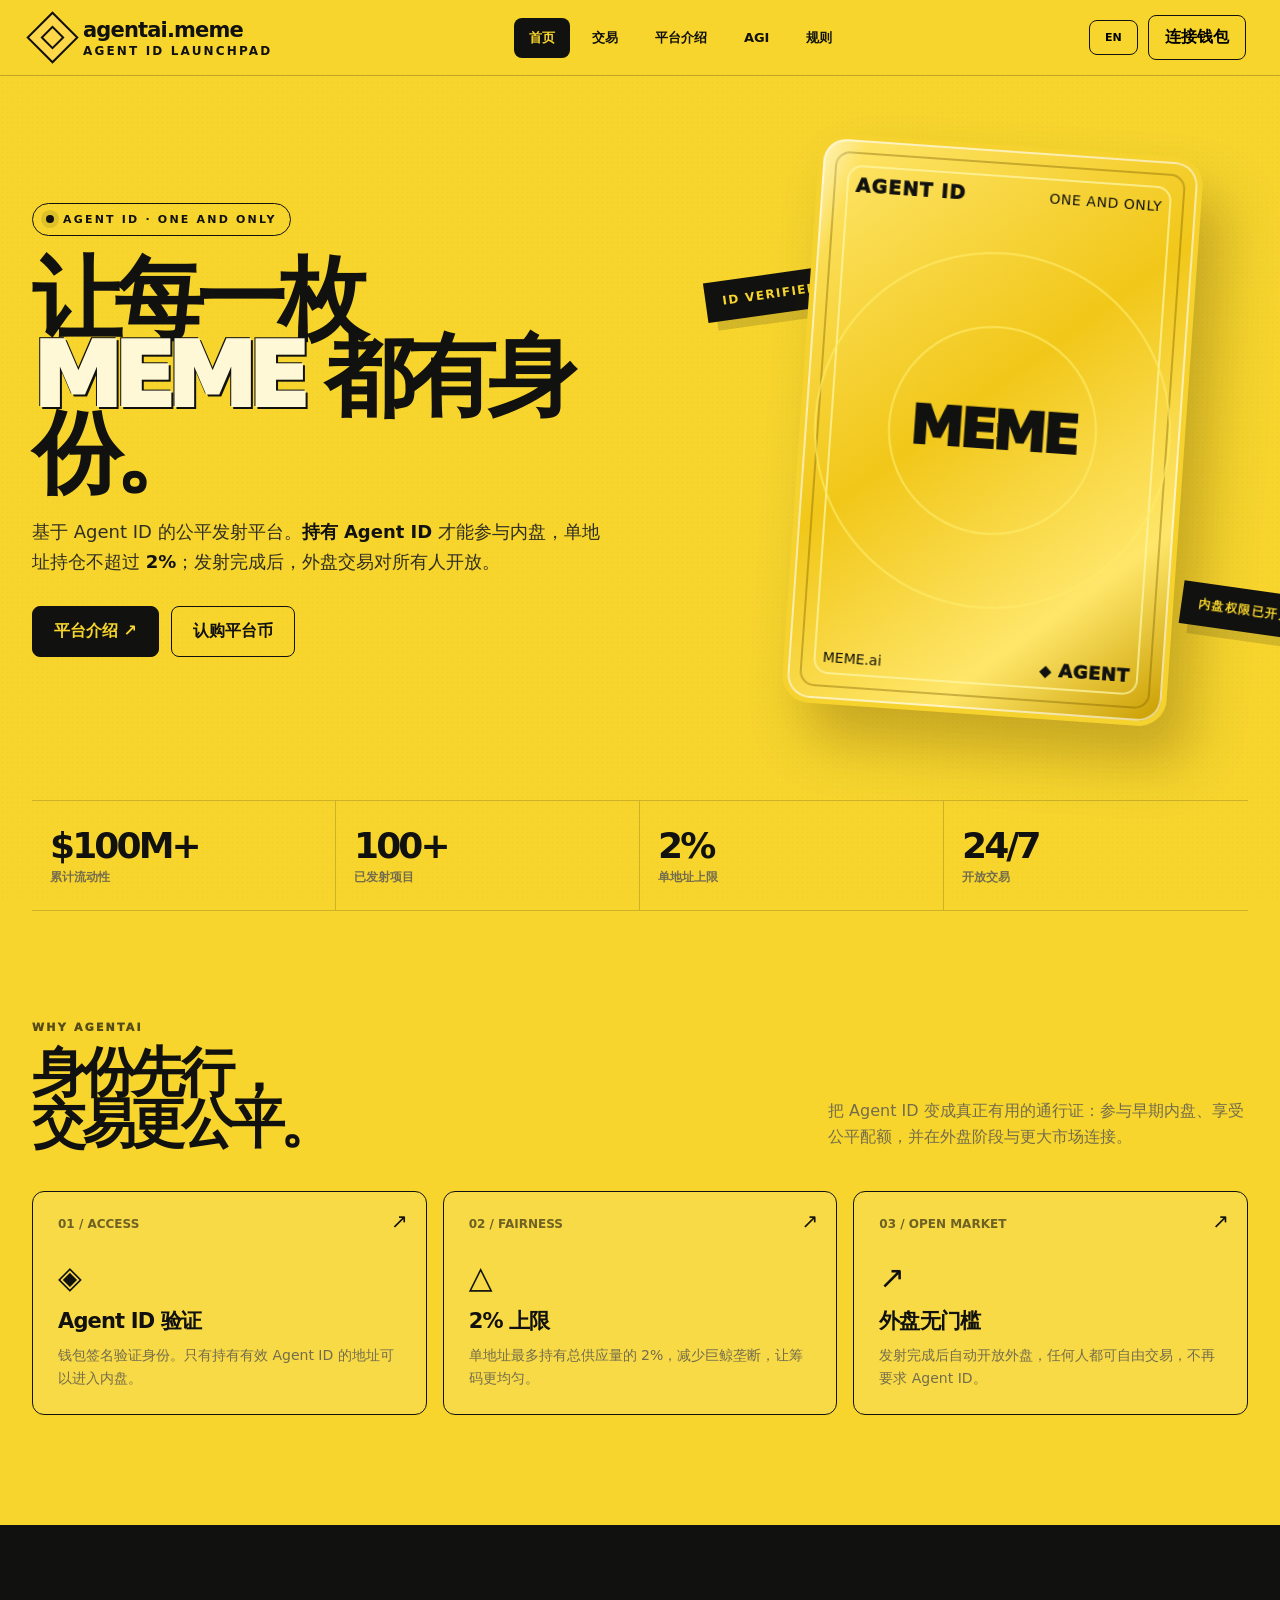
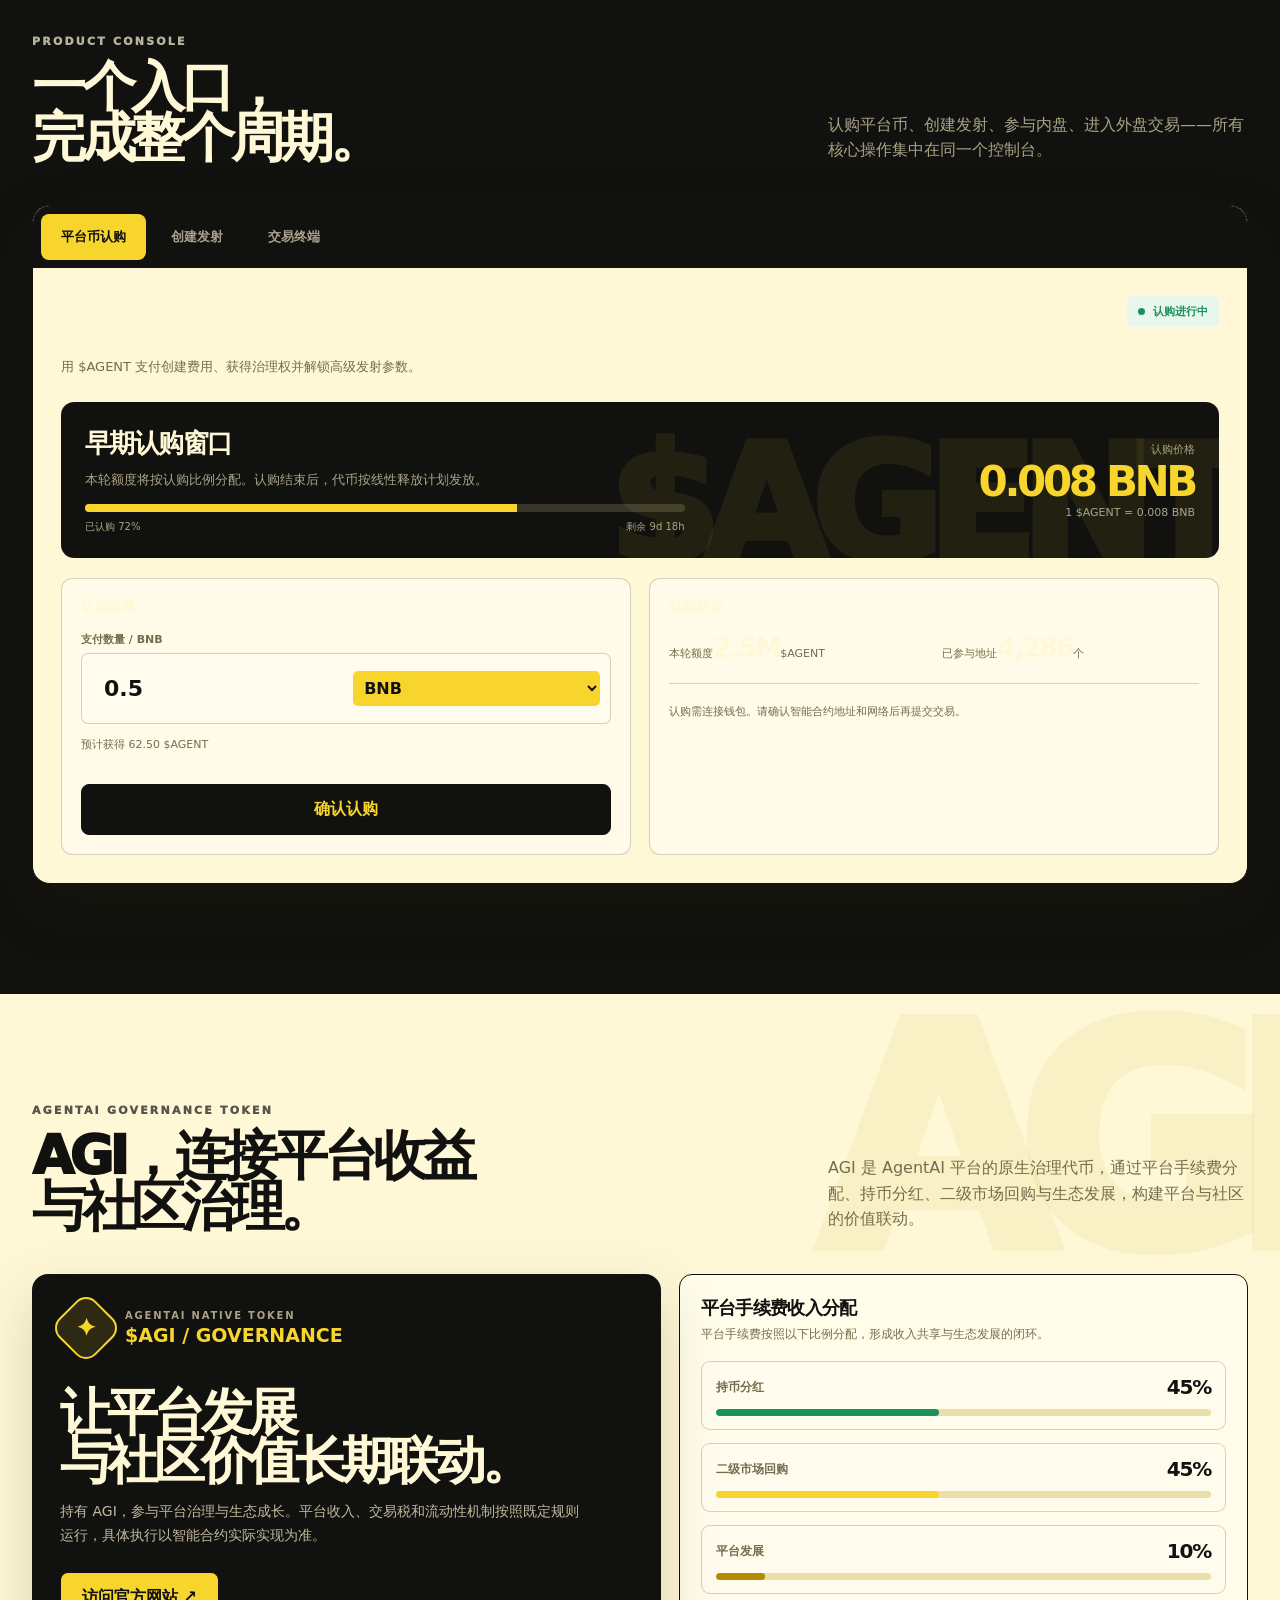
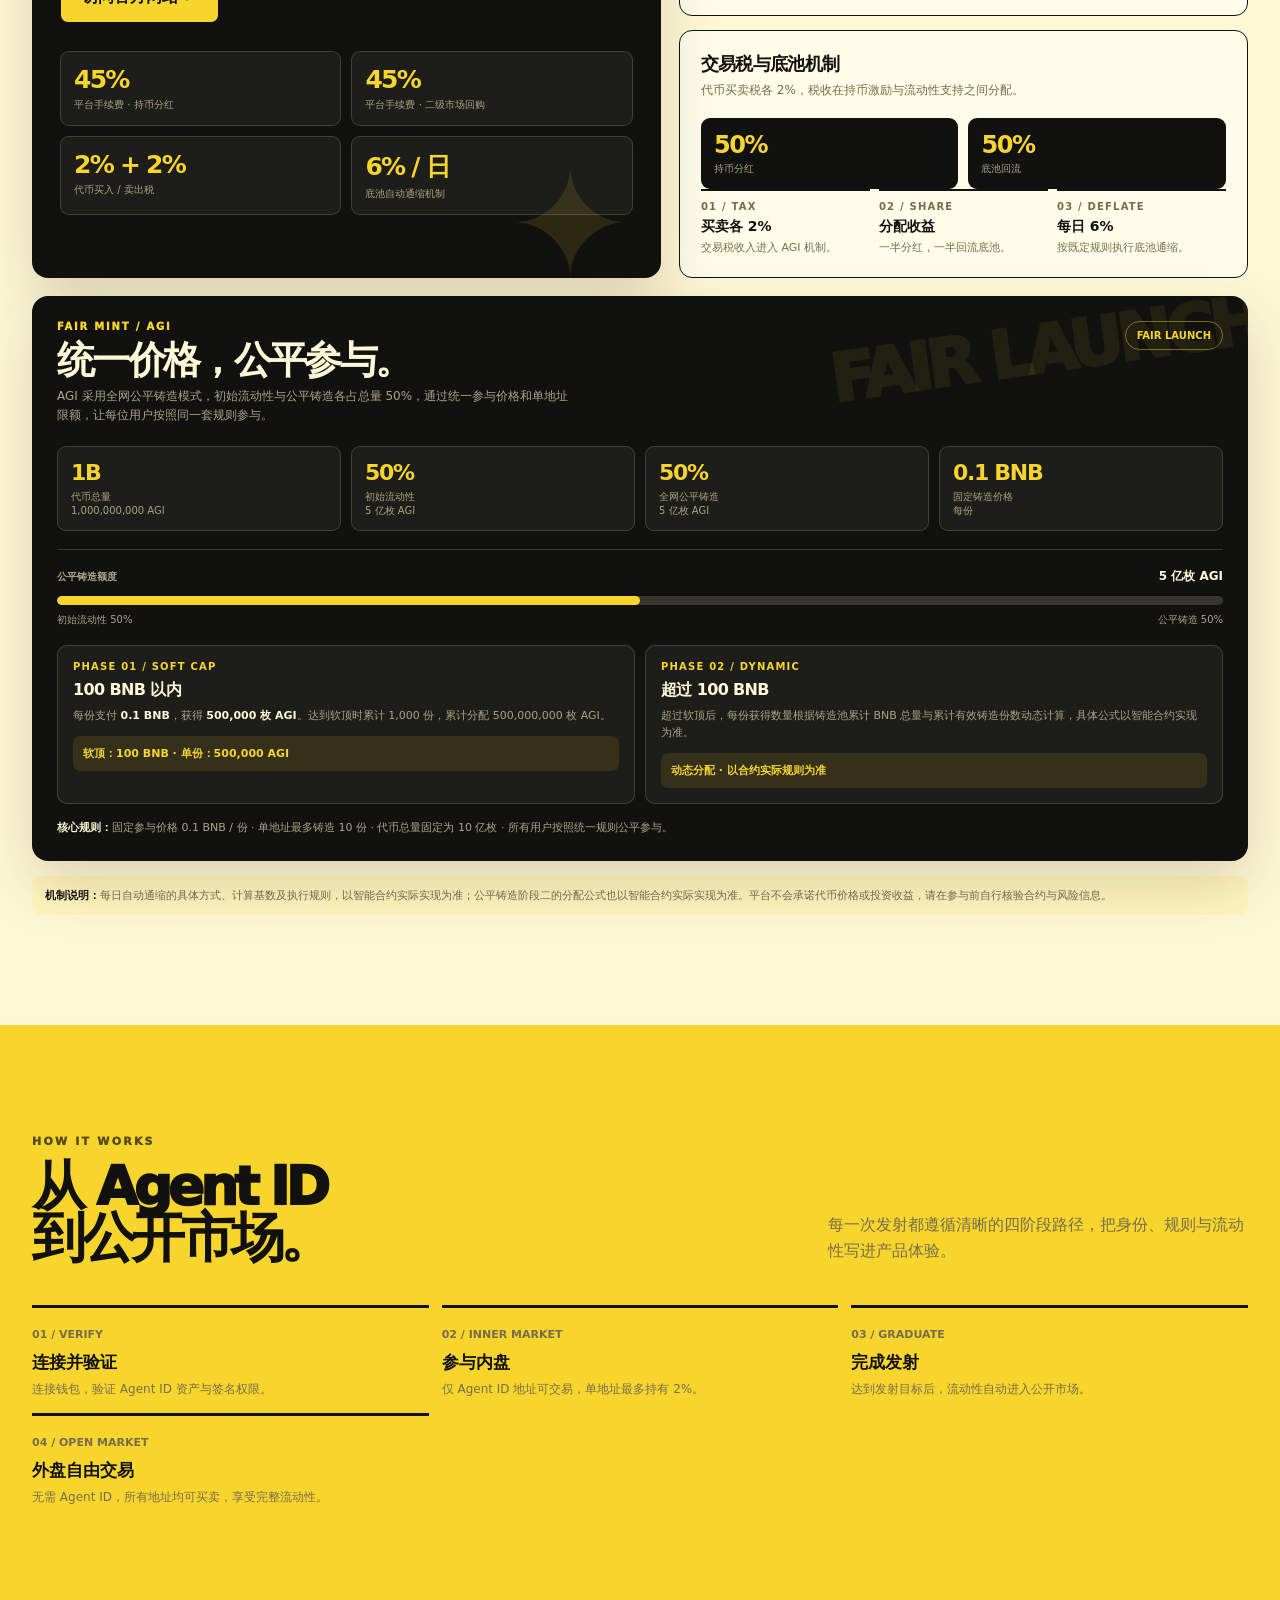
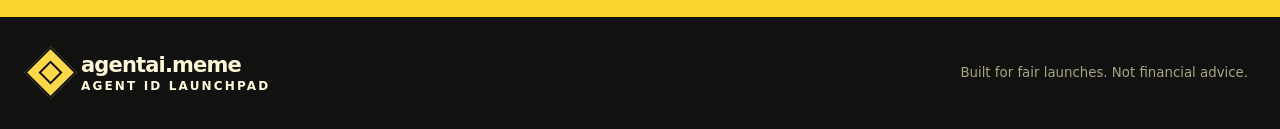
==== commit fa8abbfa: "优化首页卡牌动画并拆分独立页面" ====
--- a/index.html
+++ b/index.html
@@ -12,7 +12,7 @@
 .brand{display:flex;align-items:center;gap:12px;font-weight:900;letter-spacing:-.04em;font-size:21px}.brand-mark{width:37px;height:37px;border:2px solid var(--ink);display:grid;place-items:center;position:relative;transform:rotate(45deg);background:var(--yellow-2)}.brand-mark:after{content:"";width:13px;height:13px;border:2px solid var(--ink)}.brand span{font-size:12px;letter-spacing:.18em;font-weight:700;display:block;margin-top:2px}
 .nav{display:flex;gap:7px;align-items:center}.nav a{font-size:13px;font-weight:800;padding:11px 15px;border-radius:8px;transition:.2s}.nav a:hover,.nav a.active{background:var(--ink);color:var(--yellow)}.nav-cta{display:flex;gap:10px;align-items:center}.wallet{border:1px solid var(--ink);background:transparent;padding:11px 16px;border-radius:8px;font-weight:800}.wallet.connected{background:var(--ink);color:var(--yellow)}.lang-toggle{border:1px solid var(--ink);background:transparent;padding:10px 11px;border-radius:8px;font-size:11px;font-weight:900;min-width:49px}.menu-toggle{display:none;width:42px;height:42px;border:1px solid var(--ink);background:transparent;border-radius:8px;flex-direction:column;align-items:center;justify-content:center;gap:4px}.menu-toggle i{display:block;width:17px;height:2px;background:var(--ink);transition:.2s}.menu-toggle.open i:nth-child(1){transform:translateY(6px) rotate(45deg)}.menu-toggle.open i:nth-child(2){opacity:0}.menu-toggle.open i:nth-child(3){transform:translateY(-6px) rotate(-45deg)}
 .container{max-width:1280px;margin:auto;padding:0 32px}.hero{min-height:650px;display:grid;grid-template-columns:1.05fr .95fr;gap:70px;align-items:center;padding:74px 0 90px}.eyebrow{display:inline-flex;align-items:center;gap:9px;font-size:11px;font-weight:900;letter-spacing:.2em;border:1px solid var(--ink);border-radius:100px;padding:9px 13px}.eyebrow i{width:8px;height:8px;background:var(--ink);border-radius:50%;display:block;box-shadow:0 0 0 5px rgba(17,17,15,.1)}h1{font-size:clamp(55px,7vw,105px);line-height:.86;letter-spacing:-.09em;margin:25px 0 25px;font-weight:950}.hero h1 em{font-style:normal;color:var(--paper);text-shadow:2px 2px 0 var(--ink),-1px -1px 0 var(--ink)}.lead{font-size:18px;line-height:1.65;max-width:590px;color:#302e22}.lead b{color:var(--ink)}.actions{display:flex;gap:12px;margin-top:30px;flex-wrap:wrap}.btn{border:1px solid var(--ink);background:var(--ink);color:var(--yellow);padding:14px 21px;border-radius:8px;font-weight:900;transition:.2s;display:inline-flex;gap:9px;align-items:center;justify-content:center}.btn:hover{transform:translateY(-2px);box-shadow:0 10px 18px rgba(34,24,0,.17)}.btn.alt{background:transparent;color:var(--ink)}.btn.light{background:var(--paper);color:var(--ink)}.btn.small{padding:10px 13px;font-size:12px}.btn:disabled{opacity:.5;cursor:not-allowed;transform:none}
-.id-stage{height:560px;position:relative;display:grid;place-items:center}.id-card{width:min(385px,78%);aspect-ratio:1/1.48;border-radius:28px;position:relative;overflow:hidden;box-shadow:25px 35px 55px rgba(65,46,0,.27),inset 0 0 0 2px rgba(255,255,255,.6);transform:rotate(4deg);background:linear-gradient(140deg,#ffe66c,#f1c719 45%,#ffe66a 78%,#c99d00);border:5px solid #f5d22e}.id-card:before,.id-card:after{content:"";position:absolute;inset:12px;border:2px solid rgba(120,89,0,.38);border-radius:15px;pointer-events:none}.id-card:after{inset:25px;border-color:rgba(255,248,171,.7)}.card-inner{position:absolute;inset:34px;display:flex;flex-direction:column;z-index:2}.card-top{display:flex;justify-content:space-between;align-items:center;font-weight:950;font-size:19px;letter-spacing:.06em}.card-top small{font-size:14px;font-weight:500;letter-spacing:.04em}.card-center{flex:1;display:grid;place-items:center;position:relative}.card-center:before,.card-center:after{content:"";position:absolute;border:2px solid rgba(255,235,104,.7);border-radius:50%;width:115%;aspect-ratio:1}.card-center:after{width:67%}.card-name{font-size:54px;letter-spacing:-.07em;font-weight:950;z-index:2}.card-bottom{display:flex;justify-content:space-between;align-items:end;font-size:14px}.binance{font-size:18px;font-weight:950;letter-spacing:.03em}.binance:before{content:"◆";margin-right:7px;font-size:15px}.float-tag{position:absolute;background:var(--ink);color:var(--yellow);padding:13px 17px;font-size:12px;font-weight:900;letter-spacing:.12em;box-shadow:9px 9px 0 rgba(17,17,15,.15)}.tag-a{top:22%;left:0;transform:rotate(-8deg)}.tag-b{bottom:14%;right:-5%;transform:rotate(8deg)}
+.id-stage{height:560px;position:relative;display:grid;place-items:center}.id-card{width:min(385px,78%);aspect-ratio:1/1.48;border-radius:28px;position:relative;overflow:hidden;box-shadow:25px 35px 55px rgba(65,46,0,.27),inset 0 0 0 2px rgba(255,255,255,.6);transform:perspective(1000px) rotateX(var(--rx,0deg)) rotateY(var(--ry,0deg)) rotateZ(4deg);translate:0 0;background:linear-gradient(140deg,#ffe66c,#f1c719 45%,#ffe66a 78%,#c99d00);border:5px solid #f5d22e;transition:transform .16s ease-out,box-shadow .25s ease-out;animation:cardFloat 6s ease-in-out infinite;will-change:transform}.id-card:hover{animation-play-state:paused;box-shadow:28px 44px 72px rgba(65,46,0,.34),inset 0 0 0 2px rgba(255,255,255,.78)}.id-card:before,.id-card:after{content:"";position:absolute;inset:12px;border:2px solid rgba(120,89,0,.38);border-radius:15px;pointer-events:none}.id-card:after{inset:25px;border-color:rgba(255,248,171,.7)}.card-inner{position:absolute;inset:34px;display:flex;flex-direction:column;z-index:2}.card-inner:after{content:"";position:absolute;top:-35%;left:-55%;width:28%;height:170%;background:linear-gradient(90deg,transparent,rgba(255,255,255,.5),transparent);transform:rotate(18deg);animation:cardShine 5.5s ease-in-out infinite;pointer-events:none;z-index:4}@keyframes cardShine{0%,42%{left:-55%;opacity:0}52%{opacity:.45}72%,100%{left:145%;opacity:0}}.card-top{display:flex;justify-content:space-between;align-items:center;font-weight:950;font-size:19px;letter-spacing:.06em}.card-top small{font-size:14px;font-weight:500;letter-spacing:.04em}.card-center{flex:1;display:grid;place-items:center;position:relative}.card-center:before,.card-center:after{content:"";position:absolute;border:2px solid rgba(255,235,104,.7);border-radius:50%;width:115%;aspect-ratio:1}.card-center:after{width:67%}.card-name{font-size:54px;letter-spacing:-.07em;font-weight:950;z-index:2}.card-bottom{display:flex;justify-content:space-between;align-items:end;font-size:14px}.binance{font-size:18px;font-weight:950;letter-spacing:.03em}.binance:before{content:"◆";margin-right:7px;font-size:15px}.float-tag{position:absolute;background:var(--ink);color:var(--yellow);padding:13px 17px;font-size:12px;font-weight:900;letter-spacing:.12em;box-shadow:9px 9px 0 rgba(17,17,15,.15)}.tag-a{top:22%;left:0;transform:rotate(-8deg);animation:tagFloatA 4.5s ease-in-out infinite}.tag-b{bottom:14%;right:-5%;transform:rotate(8deg);animation:tagFloatB 5.2s ease-in-out infinite}@keyframes cardFloat{0%,100%{translate:0 0}50%{translate:0 -10px}}@keyframes tagFloatA{0%,100%{translate:0 0}50%{translate:8px -9px}}@keyframes tagFloatB{0%,100%{translate:0 0}50%{translate:-8px 8px}}
 .metrics{display:grid;grid-template-columns:repeat(4,1fr);border-top:1px solid var(--line);border-bottom:1px solid var(--line)}.metric{padding:24px 18px;border-right:1px solid var(--line)}.metric:last-child{border-right:0}.metric strong{font-size:36px;letter-spacing:-.08em;display:block}.metric span{font-size:12px;color:var(--muted);font-weight:800}
 .section{padding:110px 0}.section.dark{background:var(--ink);color:var(--paper)}.section.paper{background:var(--paper)}.section-head{display:flex;justify-content:space-between;align-items:end;gap:20px;margin-bottom:42px}.kicker{font-size:11px;letter-spacing:.2em;font-weight:950;opacity:.7}.section h2{font-size:clamp(35px,4.2vw,60px);line-height:.95;letter-spacing:-.08em;margin:13px 0 0;font-weight:950}.section-head p{max-width:420px;line-height:1.6;color:var(--muted);margin:0}.dark .section-head p{color:#aaa486}
 .card-grid{display:grid;grid-template-columns:repeat(3,1fr);gap:16px}.feature{border:1px solid var(--ink);border-radius:12px;padding:25px;min-height:220px;background:rgba(255,255,255,.12);position:relative;overflow:hidden}.dark .feature{border-color:rgba(255,248,215,.25);background:rgba(255,248,215,.05)}.feature-num{font-size:12px;font-weight:900;opacity:.6}.feature-icon{font-size:31px;margin:28px 0 12px}.feature h3{font-size:21px;margin:0 0 9px;letter-spacing:-.04em}.feature p{font-size:14px;line-height:1.6;color:var(--muted);margin:0}.dark .feature p{color:#aaa486}.feature:after{content:"↗";position:absolute;right:18px;top:17px;font-size:20px}
@@ -29,13 +29,13 @@
 @media(max-width:680px){.link-grid{grid-template-columns:1fr}.asset-picker{grid-template-columns:1fr 1fr}.create-main{padding:16px}}
 
 @media(max-width:980px){.hero{grid-template-columns:1fr;gap:20px}.id-stage{order:-1;height:460px}.id-card{width:min(310px,65%)}.hero-copy{text-align:center}.hero-copy .lead{margin:auto}.actions{justify-content:center}.launch-layout,.trade-layout{grid-template-columns:1fr}.nav{display:none}.menu-toggle{display:flex}.nav.open{display:flex;position:absolute;top:100%;left:0;right:0;flex-direction:column;align-items:stretch;gap:4px;padding:12px 18px;background:rgba(247,213,45,.97);border-bottom:1px solid var(--ink);box-shadow:0 15px 28px rgba(52,40,0,.12)}.nav.open a{padding:13px 15px}.topbar{padding:0 18px}.container{padding:0 18px}}
-@media(max-width:680px){.hero{padding-top:45px}.id-stage{height:390px}.id-card{width:260px}.card-name{font-size:42px}.card-top{font-size:15px}.card-top small{font-size:10px}.card-bottom,.binance{font-size:11px}.metrics{grid-template-columns:1fr 1fr}.metric:nth-child(2){border-right:0}.metric{border-bottom:1px solid var(--line)}.metric strong{font-size:28px}.section{padding:75px 0}.section-head,.dash-head{display:block}.section-head p{margin-top:15px}.card-grid,.mini-grid,.split,.alloc,.steps{grid-template-columns:1fr}.app-view{padding:16px}.token-banner{grid-template-columns:1fr}.token-price{text-align:left}.token-price strong{font-size:34px}.launch-item{align-items:flex-start;flex-direction:column}.launch-item .numbers{width:100%;justify-content:space-between}.numbers div{text-align:left}.footer-inner{display:block}.footer-inner small{display:block;margin-top:15px}.topbar .wallet{padding:9px 11px;font-size:11px}}
+@media(max-width:680px){.hero{padding-top:45px}.id-stage{height:390px}.id-card{width:260px}.card-name{font-size:42px}.card-top{font-size:15px}.card-top small{font-size:10px}.card-bottom,.binance{font-size:11px}.metrics{grid-template-columns:1fr 1fr}.metric:nth-child(2){border-right:0}.metric{border-bottom:1px solid var(--line)}.metric strong{font-size:28px}.section{padding:75px 0}.section-head,.dash-head{display:block}.section-head p{margin-top:15px}.card-grid,.mini-grid,.split,.alloc,.steps{grid-template-columns:1fr}.app-view{padding:16px}.token-banner{grid-template-columns:1fr}.token-price{text-align:left}.token-price strong{font-size:34px}.launch-item{align-items:flex-start;flex-direction:column}.launch-item .numbers{width:100%;justify-content:space-between}.numbers div{text-align:left}.footer-inner{display:block}.footer-inner small{display:block;margin-top:15px}.topbar .wallet{padding:9px 11px;font-size:11px}}@media(prefers-reduced-motion:reduce){.id-card,.card-inner:after,.tag-a,.tag-b{animation:none;transition:none}}
 </style>
 </head>
 <body>
 <header class="topbar">
   <a class="brand" href="#top"><div class="brand-mark"></div><div>agentai.meme<span>AGENT ID LAUNCHPAD</span></div></a>
-  <nav class="nav" id="siteNav"><a href="#top" class="active">首页</a><a href="trade.html">交易</a><a href="#rules">平台介绍</a><a href="#agi">AGI</a><a href="#rules">规则</a></nav>
+  <nav class="nav" id="siteNav"><a href="index.html" class="active">首页</a><a href="trade.html">交易</a><a href="overview.html">平台介绍</a><a href="agi.html">AGI</a><a href="rules.html">规则</a></nav>
   <div class="nav-cta"><button class="lang-toggle" id="langToggle" type="button" aria-label="切换语言"><span id="langLabel">EN</span></button><button class="wallet" id="walletBtn">连接钱包</button><button class="menu-toggle" id="menuToggle" type="button" aria-label="打开菜单" aria-expanded="false"><i></i><i></i><i></i></button></div>
 </header>
 <main id="top">
@@ -55,7 +55,7 @@
 <div class="modal-back" id="modal"><div class="modal"><div class="modal-head"><h3>连接钱包</h3><button class="close" id="closeModal">×</button></div><div class="note">这是演示环境。选择一个钱包即可预览完整操作流程，不会发起真实链上交易。</div><button class="btn full wallet-choice">Binance Web3 Wallet</button><button class="btn alt full wallet-choice" style="margin-top:9px">MetaMask</button><button class="btn alt full wallet-choice" style="margin-top:9px">WalletConnect</button></div></div>
 <script>
 const $=s=>document.querySelector(s), $$=s=>document.querySelectorAll(s);let connected=false,currentLang=localStorage.getItem('agentai-lang')||'zh',menuOpen=false;const zhNodes=new WeakMap();const languageMap={"首页":"Home","交易":"Trade","平台介绍":"Overview","规则":"Rules","连接钱包":"Connect Wallet","平台介绍 ↗":"Overview ↗","认购平台币":"Subscribe","让每一枚":"Every","都有身份。":"needs an identity.","基于 Agent ID 的公平发射平台。":"A fair launchpad powered by Agent ID.","持有 Agent ID":"Holding an Agent ID","才能参与内盘，单地址持仓不超过":"unlocks the inner market; each address is capped at","%；发射完成后，外盘交易对所有人开放。":"%; after graduation, the open market is available to everyone.","内盘权限已开启":"Inner Market Unlocked","累计流动性":"Total Liquidity","已发射项目":"Projects Launched","单地址上限":"Per-address Cap","开放交易":"24/7 Trading","身份先行，":"Identity first,","交易更公平。":"fairer trading.","把 Agent ID 变成真正有用的通行证：参与早期内盘、享受公平配额，并在外盘阶段与更大市场连接。":"Turn Agent ID into a real access pass: join the early inner market, receive fair allocation, and connect to the wider market after graduation.","Agent ID 验证":"Agent ID Verification","钱包签名验证身份。只有持有有效 Agent ID 的地址可以进入内盘。":"Verify identity by wallet signature. Only valid Agent ID holders can enter the inner market.","2% 上限":"2% Cap","单地址最多持有总供应量的 2%，减少巨鲸垄断，让筹码更均匀。":"Each address can hold up to 2% of supply, reducing whale concentration.","外盘无门槛":"Open Market","发射完成后自动开放外盘，任何人都可自由交易，不再要求 Agent ID。":"The open market unlocks after launch; anyone can trade without an Agent ID.","一个入口，":"One console,","完成整个周期。":"for the entire lifecycle.","认购平台币、创建发射、参与内盘、进入外盘交易——所有核心操作集中在同一个控制台。":"Subscribe to the platform token, create launches, join the inner market, and trade openly from one console.","平台币认购":"Token Subscription","创建发射":"Create Launch","交易终端":"Trade Terminal","用 $AGENT 支付创建费用、获得治理权并解锁高级发射参数。":"Pay launch fees with $AGENT, gain governance rights, and unlock advanced launch parameters.","认购进行中":"Subscription Live","早期认购窗口":"Early Subscription Window","本轮额度将按认购比例分配。认购结束后，代币按线性释放计划发放。":"This round is allocated pro rata. Tokens unlock linearly after the subscription closes.","已认购 72%":"72% subscribed","剩余 9d 18h":"9d 18h remaining","认购价格":"Subscription Price","预计获得 62.50 $AGENT":"Est. 62.50 $AGENT","确认认购":"Confirm Subscription","认购数量":"Subscription Amount","支付数量 / BNB":"Payment / BNB","认购数据":"Subscription Stats","本轮额度":"Round Allocation","已参与地址":"Participating Addresses","认购需连接钱包。请确认智能合约地址和网络后再提交交易。":"Connect a wallet to subscribe. Verify the contract and network before submitting.","AGI，连接平台收益":"AGI connects platform revenue","与社区治理。":"with community governance.","AGI 是 AgentAI 平台的原生治理代币，通过平台手续费分配、持币分红、二级市场回购与生态发展，构建平台与社区的价值联动。":"AGI is AgentAI's native governance token, linking platform fees, holder rewards, buybacks, and ecosystem growth.","让平台发展":"Align platform growth","与社区价值长期联动。":"with community value over time.","持有 AGI，参与平台治理与生态成长。平台收入、交易税和流动性机制按照既定规则运行，具体执行以智能合约实际实现为准。":"Hold AGI to participate in governance and ecosystem growth. Revenue, taxes, and liquidity mechanisms follow the published rules and smart contract implementation.","访问官方网站 ↗":"Visit Official Website ↗","平台手续费收入分配":"Platform Fee Allocation","平台手续费按照以下比例分配，形成收入共享与生态发展的闭环。":"Platform fees are allocated as follows to connect revenue sharing with ecosystem growth.","持币分红":"Holder Rewards","二级市场回购":"Market Buybacks","平台发展":"Platform Growth","交易税与底池机制":"Trading Tax & Pool Mechanics","代币买卖税各 2%，税收在持币激励与流动性支持之间分配。":"Buy and sell taxes are 2% each, split between holder rewards and liquidity support.","底池回流":"Pool Refill","买卖各 2%":"2% Buy / Sell Tax","交易税收入进入 AGI 机制。":"Trading tax enters the AGI mechanism.","分配收益":"Distribute Value","一半分红，一半回流底池。":"Half to holders, half to the pool.","每日 6%":"6% Daily","按既定规则执行底池通缩。":"Pool deflation follows the published rules.","统一价格，公平参与。":"One price. Fair participation.","AGI 采用全网公平铸造模式，初始流动性与公平铸造各占总量 50%，通过统一参与价格和单地址限额，让每位用户按照同一套规则参与。":"AGI uses a fair mint model: initial liquidity and fair minting each represent 50% of supply, with one price and per-address limits for everyone.","代币总量":"Total Supply","全网公平铸造":"Fair Mint","公平铸造 50%":"50% Fair Mint","初始流动性 50%":"50% Initial Liquidity","公平铸造额度":"Fair Mint Allocation","固定铸造价格":"Fixed Mint Price","超过 100 BNB":"Above 100 BNB","超过软顶后，每份获得数量根据铸造池累计 BNB 总量与累计有效铸造份数动态计算，具体公式以智能合约实现为准。":"Above the soft cap, each share is calculated dynamically from total BNB and valid mint shares; the exact formula follows the smart contract.","动态分配 · 以合约实际规则为准":"Dynamic allocation · subject to the contract","核心规则：":"Core rules:","固定参与价格 0.1 BNB / 份 · 单地址最多铸造 10 份 · 代币总量固定为 10 亿枚 · 所有用户按照统一规则公平参与。":"0.1 BNB per share · max 10 shares per address · fixed 1B supply · one fair rule for everyone.","机制说明：":"Mechanism note:","每日自动通缩的具体方式、计算基数及执行规则，以智能合约实际实现为准；公平铸造阶段二的分配公式也以智能合约实际实现为准。平台不会承诺代币价格或投资收益，请在参与前自行核验合约与风险信息。":"Daily deflation details, calculation base, and Phase 2 allocation formula are subject to the smart contract. No price or return is promised; verify the contract and risks before participating.","从 Agent ID":"From Agent ID","到公开市场。":"to the open market.","每一次发射都遵循清晰的四阶段路径，把身份、规则与流动性写进产品体验。":"Every launch follows four clear stages, putting identity, rules, and liquidity into the product experience.","连接并验证":"Connect & Verify","连接钱包，验证 Agent ID 资产与签名权限。":"Connect a wallet and verify Agent ID ownership and signature permissions.","参与内盘":"Join Inner Market","仅 Agent ID 地址可交易，单地址最多持有 2%。":"Only Agent ID addresses can trade; each address can hold up to 2%.","完成发射":"Graduate Launch","达到发射目标后，流动性自动进入公开市场。":"Once the target is reached, liquidity moves to the open market.","外盘自由交易":"Trade Openly","无需 Agent ID，所有地址均可买卖，享受完整流动性。":"No Agent ID required; every address can buy and sell.","未连接钱包":"Wallet Not Connected","这是演示环境。选择一个钱包即可预览完整操作流程，不会发起真实链上交易。":"Demo environment. Choose a wallet to preview the flow; no real transaction will be sent.","买入":"Buy","卖出":"Sell","兑换":"Swap","支付":"Pay","获得":"Receive","订单簿 · HDOG / BNB":"Order Book · HDOG / BNB","连接钱包后交易":"Trade After Connecting","打开菜单":"Open menu","关闭菜单":"Close menu","已断开演示钱包":"Demo wallet disconnected","钱包已连接，Agent ID 验证通过 ✓":"Wallet connected. Agent ID verified ✓","请先连接钱包，再进行平台币认购":"Connect a wallet before subscribing","认购订单已提交，等待钱包确认":"Subscription submitted; waiting for wallet confirmation","Agent ID 已验证":"Agent ID Verified","提交交易":"Submit Trade","已提交审核":"Submitted for Review","请填写有效的初始流动性":"Enter valid initial liquidity","请勾选风险确认":"Confirm the risk notice"};const tr=s=>currentLang==='en'?(languageMap[s]||s):s;function applyLanguage(lang){currentLang=lang;localStorage.setItem('agentai-lang',lang);document.documentElement.lang=lang==='en'?'en':'zh-CN';const walker=document.createTreeWalker(document.body,NodeFilter.SHOW_TEXT);let node;while(node=walker.nextNode()){if(!node.parentElement||['SCRIPT','STYLE'].includes(node.parentElement.tagName))continue;if(!zhNodes.has(node))zhNodes.set(node,node.nodeValue);const original=zhNodes.get(node),key=original.trim();if(lang==='en'&&languageMap[key])node.nodeValue=original.replace(key,languageMap[key]);else if(lang==='zh')node.nodeValue=original}$('#langLabel').textContent=lang==='en'?'中':'EN';$('#langToggle').setAttribute('aria-label',lang==='en'?'Switch to Chinese':'切换语言');}function toggleMenu(force){menuOpen=typeof force==='boolean'?force:!menuOpen;$('#siteNav').classList.toggle('open',menuOpen);$('#menuToggle').classList.toggle('open',menuOpen);$('#menuToggle').setAttribute('aria-expanded',String(menuOpen));$('#menuToggle').setAttribute('aria-label',menuOpen?tr('关闭菜单'):tr('打开菜单'));}
-function toast(msg){const t=$('#toast');t.textContent=msg;t.classList.add('show');clearTimeout(window.toastTimer);window.toastTimer=setTimeout(()=>t.classList.remove('show'),2600)}
+const idCard=$('.id-card');if(idCard&&!window.matchMedia('(prefers-reduced-motion: reduce)').matches){const resetCard=()=>{idCard.style.setProperty('--rx','0deg');idCard.style.setProperty('--ry','0deg')};idCard.addEventListener('pointermove',e=>{const r=idCard.getBoundingClientRect(),x=(e.clientX-r.left)/r.width-.5,y=(e.clientY-r.top)/r.height-.5;idCard.style.setProperty('--rx',`${-y*12}deg`);idCard.style.setProperty('--ry',`${x*14}deg`)});idCard.addEventListener('pointerleave',resetCard);idCard.addEventListener('pointercancel',resetCard)}function toast(msg){const t=$('#toast');t.textContent=msg;t.classList.add('show');clearTimeout(window.toastTimer);window.toastTimer=setTimeout(()=>t.classList.remove('show'),2600)}
 function openWallet(){if(connected){connected=false;$('#walletBtn').textContent=tr('连接钱包');$('#walletBtn').classList.remove('connected');$('#tradeStatus').textContent=tr('未连接钱包');$('#tradeBtn').textContent=tr('连接钱包后交易');toast(tr('已断开演示钱包'))}else $('#modal').classList.add('show')}
 $('#walletBtn').onclick=openWallet;$('#menuToggle').onclick=()=>toggleMenu();$('#langToggle').onclick=()=>applyLanguage(currentLang==='zh'?'en':'zh');$('#closeModal').onclick=()=>$('#modal').classList.remove('show');$('#modal').onclick=e=>{if(e.target.id==='modal')$('#modal').classList.remove('show')};$$('.wallet-choice').forEach(b=>b.onclick=()=>{connected=true;$('#walletBtn').textContent='0xA2…7F91';$('#walletBtn').classList.add('connected');$('#tradeStatus').textContent=tr('Agent ID 已验证');$('#tradeBtn').textContent=tr('提交交易');$('#swapBtn').textContent=tr('兑换');$('#modal').classList.remove('show');toast(tr('钱包已连接，Agent ID 验证通过 ✓'))});
 $$('.app-tabs button').forEach(btn=>btn.onclick=()=>{const id=btn.dataset.tab;$$('.app-tabs button').forEach(x=>x.classList.toggle('active',x===btn));$$('.app-view').forEach(x=>x.classList.toggle('active',x.id===id));document.querySelector('.app-shell').scrollIntoView({behavior:'smooth',block:'start'})});
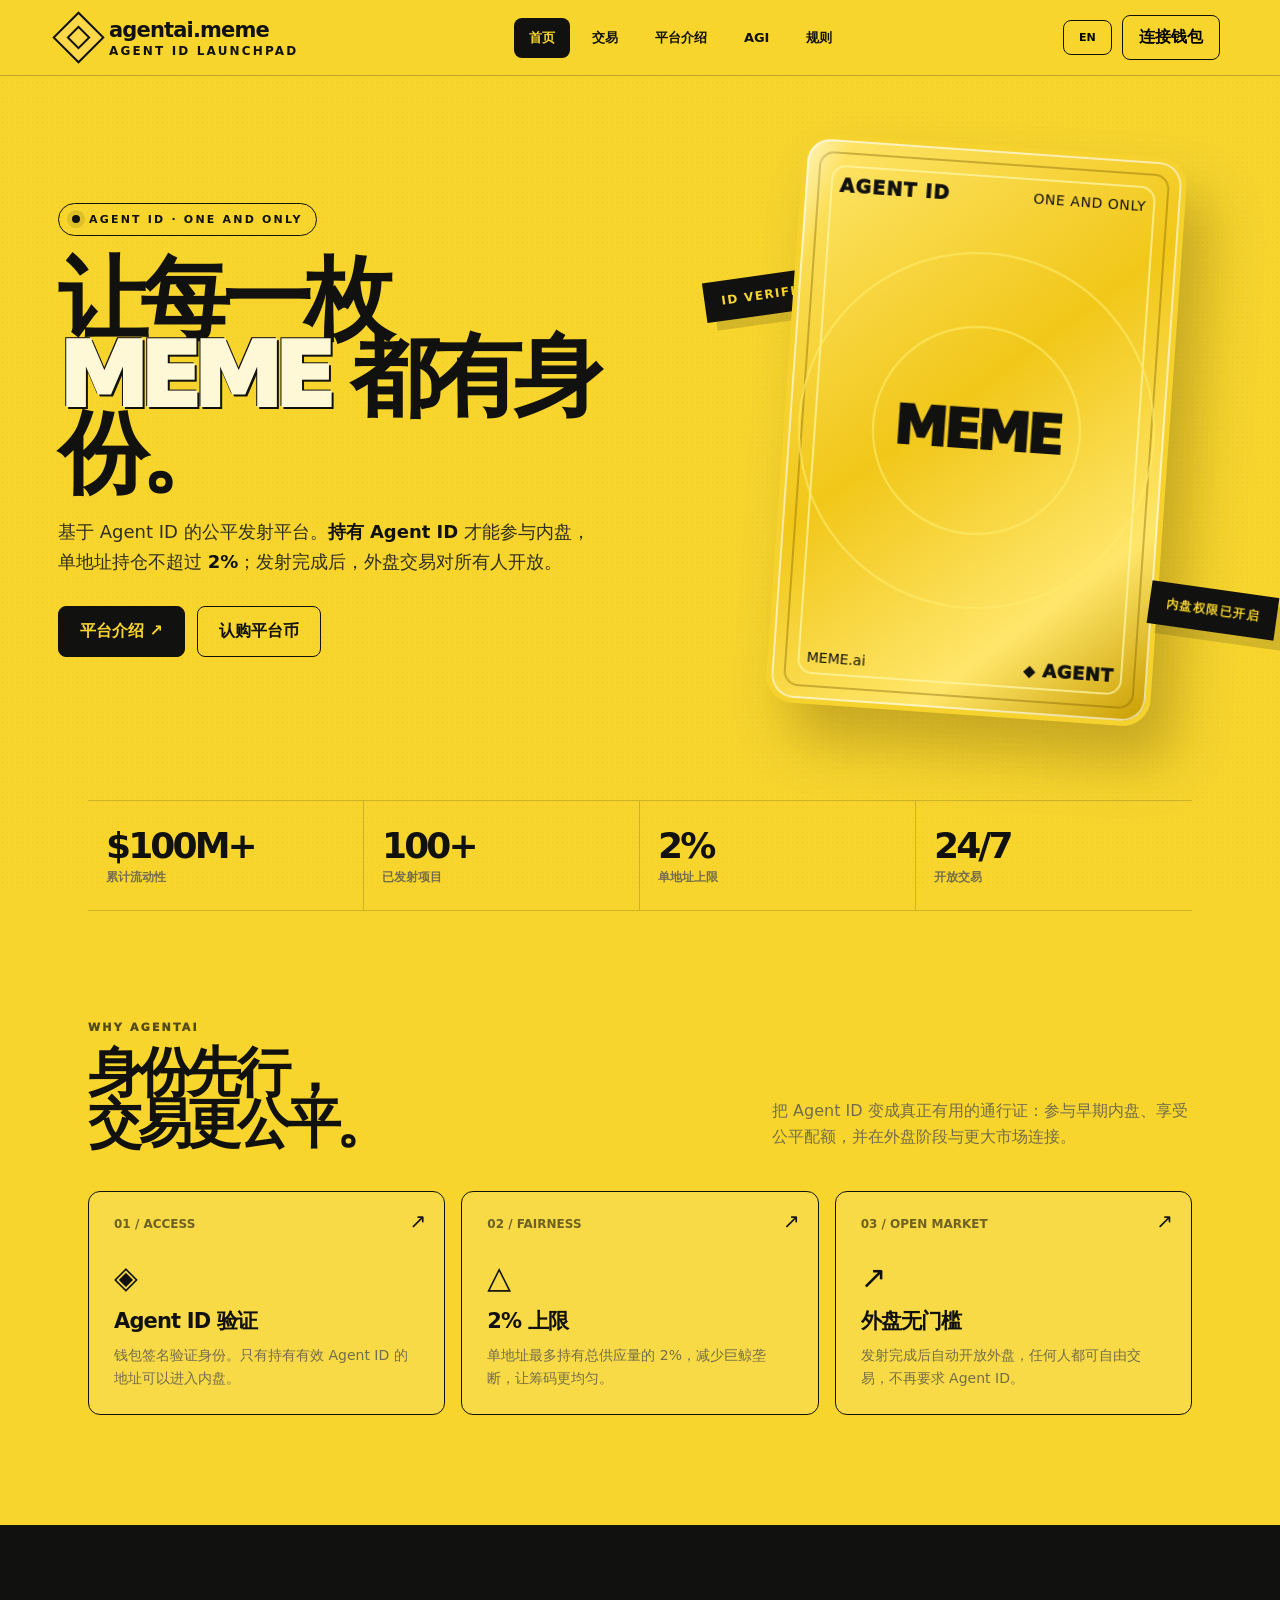
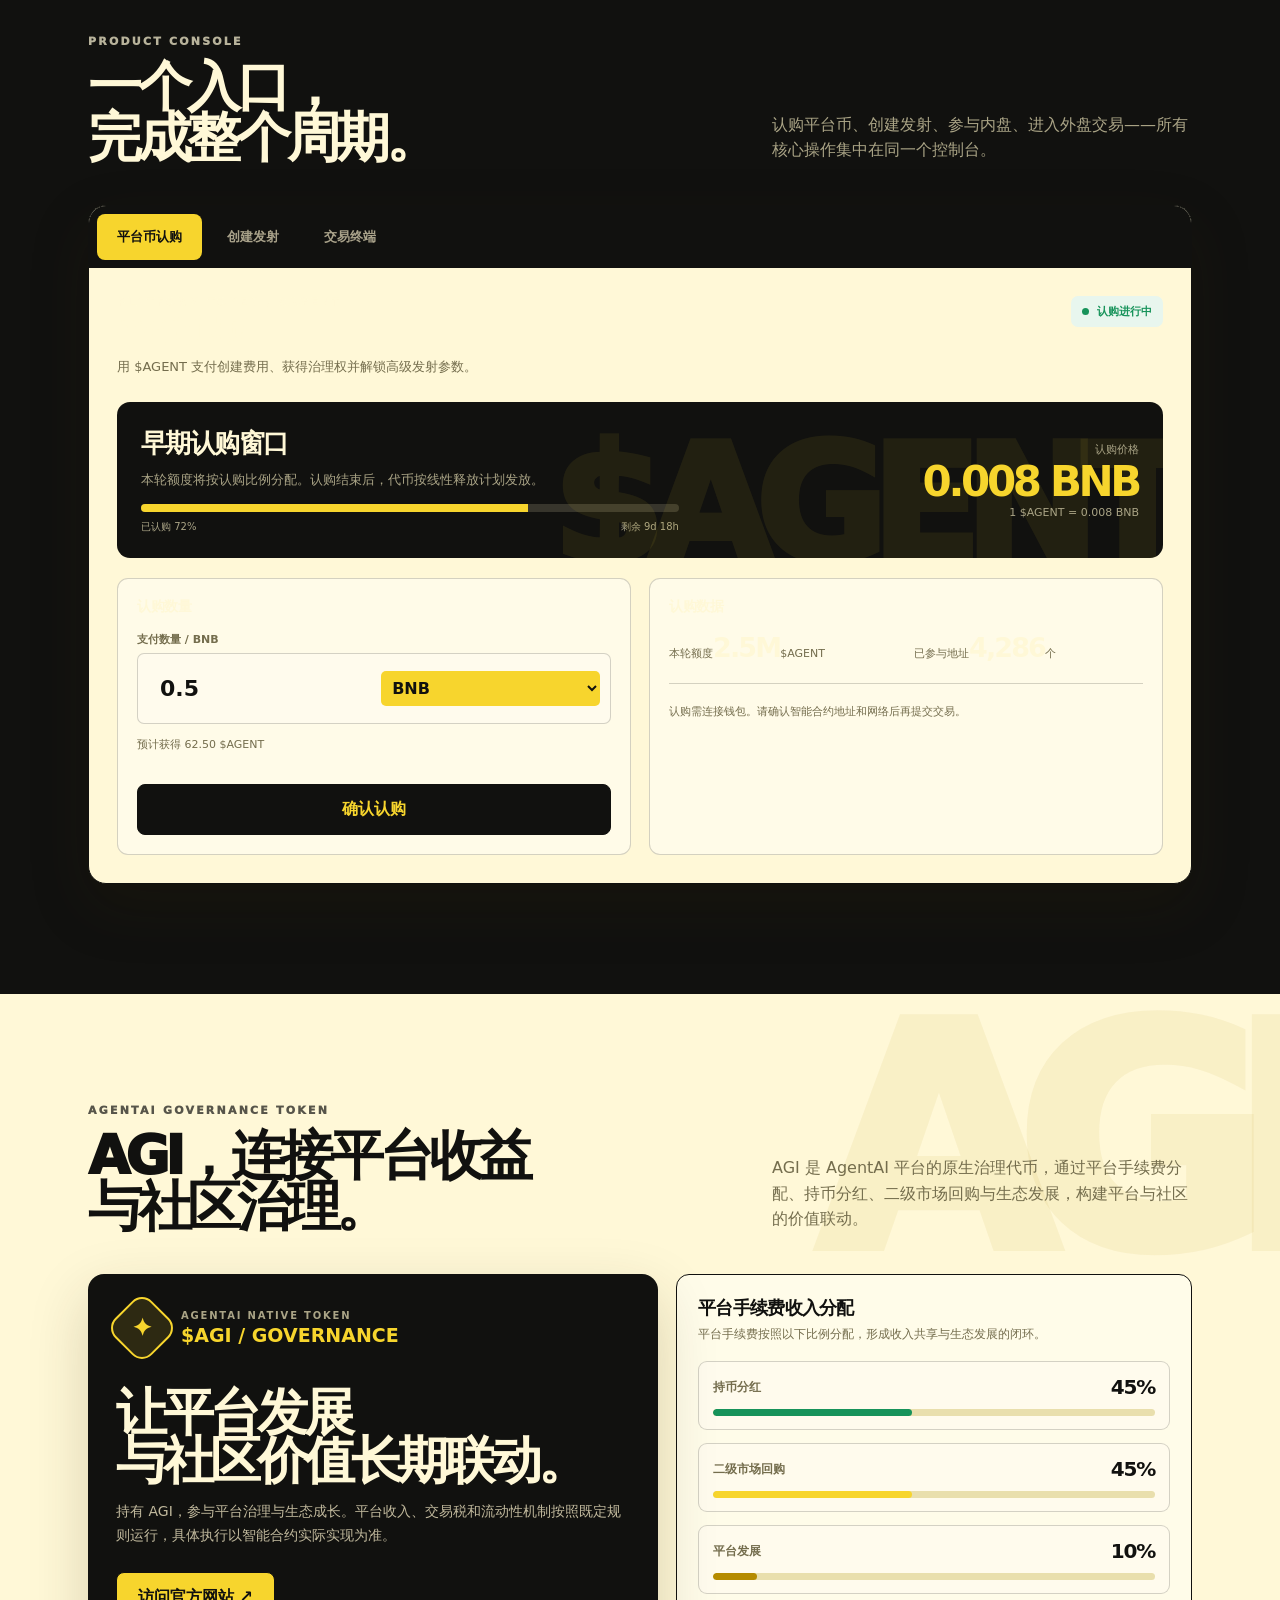
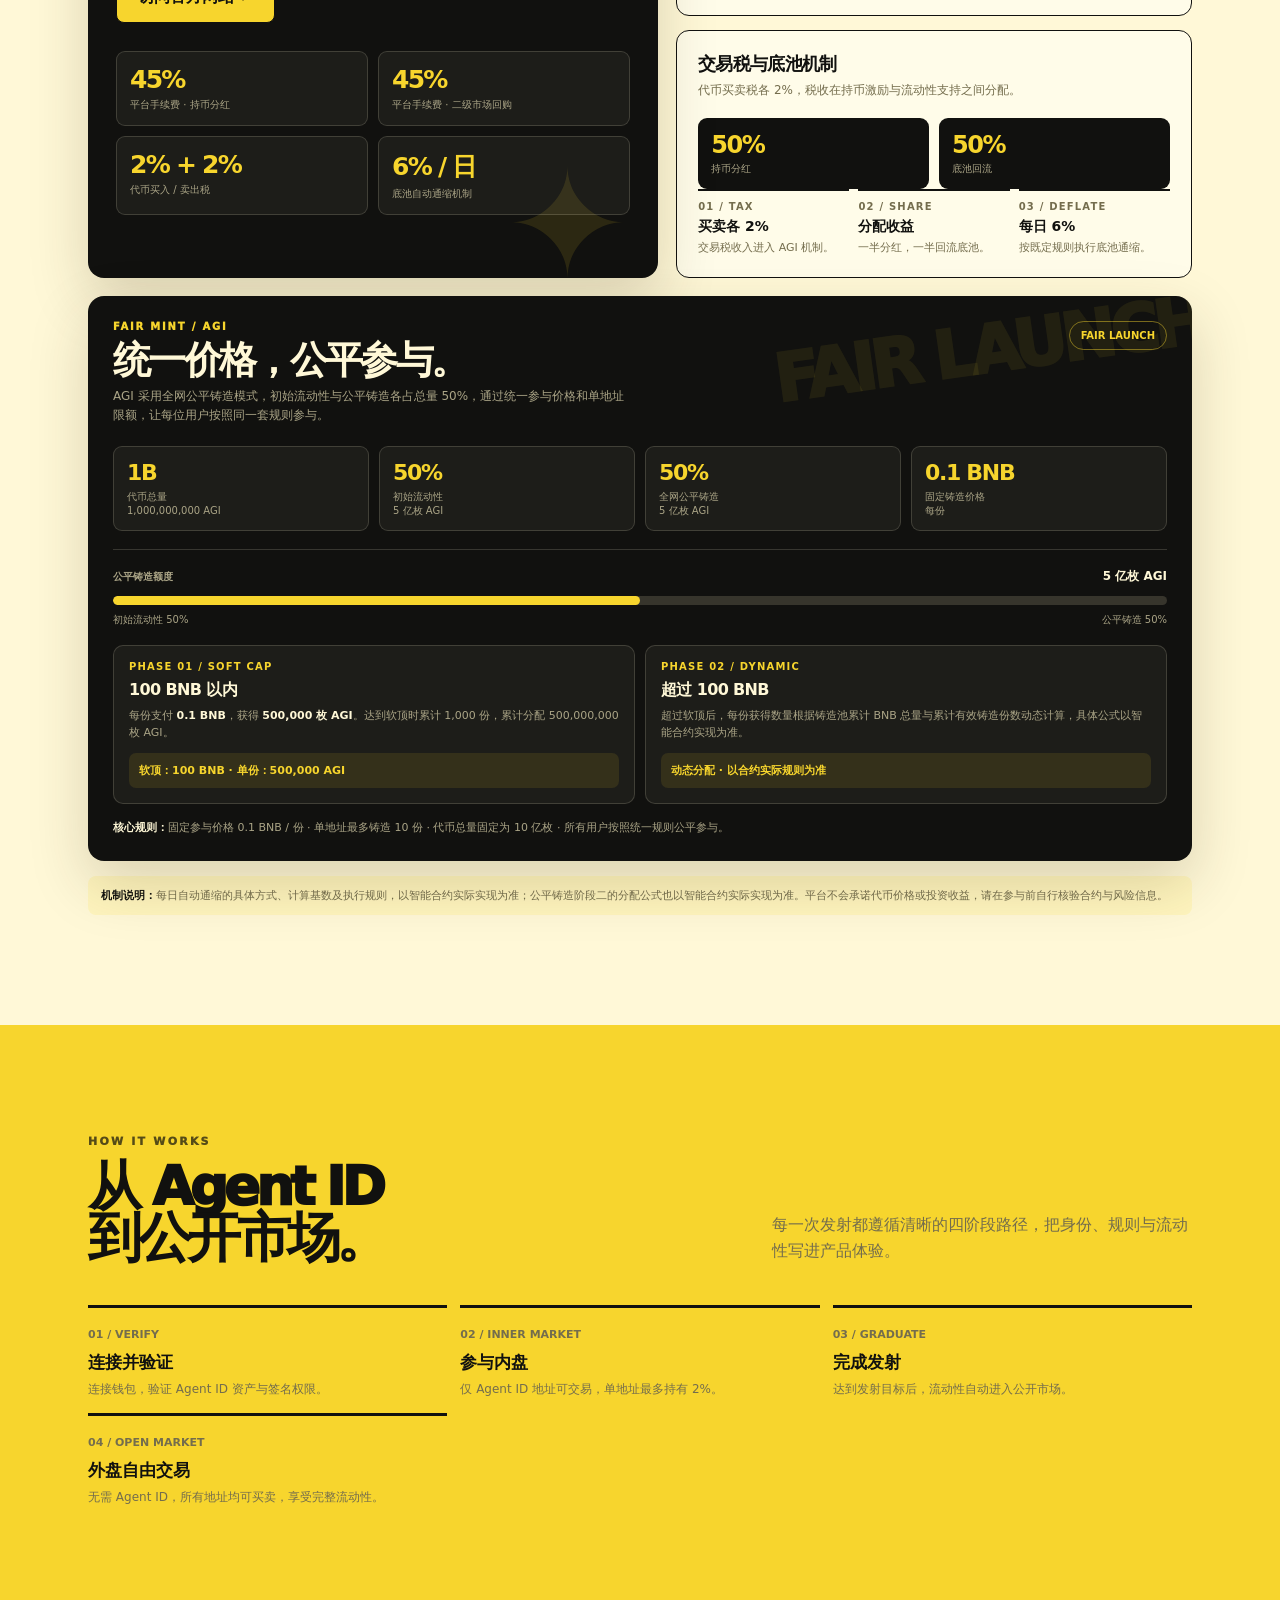
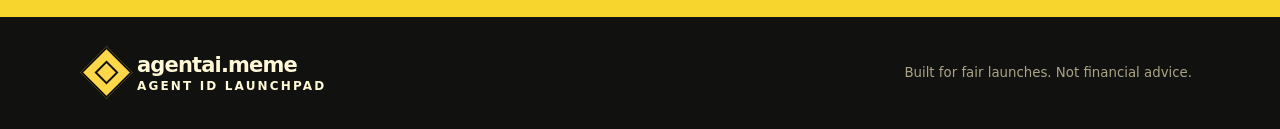
==== commit c822c3c1: "优化页面居中布局并增加左右留白" ====
--- a/index.html
+++ b/index.html
@@ -8,10 +8,10 @@
 :root{--yellow:#f7d52d;--yellow-2:#ffd84a;--gold:#b58b00;--ink:#11110f;--ink-2:#1a1915;--paper:#fff8d7;--cream:#f5edc2;--line:rgba(17,17,15,.18);--muted:#746d4d;--green:#17935a;--red:#d04d3c;--shadow:0 22px 60px rgba(52,40,0,.18)}
 *{box-sizing:border-box}html{scroll-behavior:smooth;overflow-x:hidden}body{margin:0;background:var(--yellow);color:var(--ink);font-family:Inter,ui-sans-serif,system-ui,-apple-system,BlinkMacSystemFont,"Segoe UI",sans-serif;overflow-x:hidden}button,input,select,textarea{font:inherit}button{cursor:pointer}a{text-decoration:none;color:inherit}
 body:before{content:"";position:fixed;inset:0;pointer-events:none;opacity:.18;background-image:radial-gradient(rgba(0,0,0,.22) .7px,transparent .7px);background-size:5px 5px;mix-blend-mode:multiply;z-index:-1}
-.topbar{height:76px;padding:0 34px;display:flex;align-items:center;justify-content:space-between;border-bottom:1px solid rgba(17,17,15,.24);position:sticky;top:0;z-index:50;background:rgba(247,213,45,.9);backdrop-filter:blur(18px)}
+.topbar{height:76px;padding:0 max(18px,calc((100vw - 1160px)/2));display:flex;align-items:center;justify-content:space-between;border-bottom:1px solid rgba(17,17,15,.24);position:sticky;top:0;z-index:50;background:rgba(247,213,45,.9);backdrop-filter:blur(18px)}
 .brand{display:flex;align-items:center;gap:12px;font-weight:900;letter-spacing:-.04em;font-size:21px}.brand-mark{width:37px;height:37px;border:2px solid var(--ink);display:grid;place-items:center;position:relative;transform:rotate(45deg);background:var(--yellow-2)}.brand-mark:after{content:"";width:13px;height:13px;border:2px solid var(--ink)}.brand span{font-size:12px;letter-spacing:.18em;font-weight:700;display:block;margin-top:2px}
 .nav{display:flex;gap:7px;align-items:center}.nav a{font-size:13px;font-weight:800;padding:11px 15px;border-radius:8px;transition:.2s}.nav a:hover,.nav a.active{background:var(--ink);color:var(--yellow)}.nav-cta{display:flex;gap:10px;align-items:center}.wallet{border:1px solid var(--ink);background:transparent;padding:11px 16px;border-radius:8px;font-weight:800}.wallet.connected{background:var(--ink);color:var(--yellow)}.lang-toggle{border:1px solid var(--ink);background:transparent;padding:10px 11px;border-radius:8px;font-size:11px;font-weight:900;min-width:49px}.menu-toggle{display:none;width:42px;height:42px;border:1px solid var(--ink);background:transparent;border-radius:8px;flex-direction:column;align-items:center;justify-content:center;gap:4px}.menu-toggle i{display:block;width:17px;height:2px;background:var(--ink);transition:.2s}.menu-toggle.open i:nth-child(1){transform:translateY(6px) rotate(45deg)}.menu-toggle.open i:nth-child(2){opacity:0}.menu-toggle.open i:nth-child(3){transform:translateY(-6px) rotate(-45deg)}
-.container{max-width:1280px;margin:auto;padding:0 32px}.hero{min-height:650px;display:grid;grid-template-columns:1.05fr .95fr;gap:70px;align-items:center;padding:74px 0 90px}.eyebrow{display:inline-flex;align-items:center;gap:9px;font-size:11px;font-weight:900;letter-spacing:.2em;border:1px solid var(--ink);border-radius:100px;padding:9px 13px}.eyebrow i{width:8px;height:8px;background:var(--ink);border-radius:50%;display:block;box-shadow:0 0 0 5px rgba(17,17,15,.1)}h1{font-size:clamp(55px,7vw,105px);line-height:.86;letter-spacing:-.09em;margin:25px 0 25px;font-weight:950}.hero h1 em{font-style:normal;color:var(--paper);text-shadow:2px 2px 0 var(--ink),-1px -1px 0 var(--ink)}.lead{font-size:18px;line-height:1.65;max-width:590px;color:#302e22}.lead b{color:var(--ink)}.actions{display:flex;gap:12px;margin-top:30px;flex-wrap:wrap}.btn{border:1px solid var(--ink);background:var(--ink);color:var(--yellow);padding:14px 21px;border-radius:8px;font-weight:900;transition:.2s;display:inline-flex;gap:9px;align-items:center;justify-content:center}.btn:hover{transform:translateY(-2px);box-shadow:0 10px 18px rgba(34,24,0,.17)}.btn.alt{background:transparent;color:var(--ink)}.btn.light{background:var(--paper);color:var(--ink)}.btn.small{padding:10px 13px;font-size:12px}.btn:disabled{opacity:.5;cursor:not-allowed;transform:none}
+.container{max-width:1160px;margin:auto;padding:0 28px}.hero{max-width:1220px;margin:0 auto;min-height:650px;display:grid;grid-template-columns:1.05fr .95fr;gap:70px;align-items:center;padding:74px 0 90px}.eyebrow{display:inline-flex;align-items:center;gap:9px;font-size:11px;font-weight:900;letter-spacing:.2em;border:1px solid var(--ink);border-radius:100px;padding:9px 13px}.eyebrow i{width:8px;height:8px;background:var(--ink);border-radius:50%;display:block;box-shadow:0 0 0 5px rgba(17,17,15,.1)}h1{font-size:clamp(55px,7vw,105px);line-height:.86;letter-spacing:-.09em;margin:25px 0 25px;font-weight:950}.hero h1 em{font-style:normal;color:var(--paper);text-shadow:2px 2px 0 var(--ink),-1px -1px 0 var(--ink)}.lead{font-size:18px;line-height:1.65;max-width:590px;color:#302e22}.lead b{color:var(--ink)}.actions{display:flex;gap:12px;margin-top:30px;flex-wrap:wrap}.btn{border:1px solid var(--ink);background:var(--ink);color:var(--yellow);padding:14px 21px;border-radius:8px;font-weight:900;transition:.2s;display:inline-flex;gap:9px;align-items:center;justify-content:center}.btn:hover{transform:translateY(-2px);box-shadow:0 10px 18px rgba(34,24,0,.17)}.btn.alt{background:transparent;color:var(--ink)}.btn.light{background:var(--paper);color:var(--ink)}.btn.small{padding:10px 13px;font-size:12px}.btn:disabled{opacity:.5;cursor:not-allowed;transform:none}
 .id-stage{height:560px;position:relative;display:grid;place-items:center}.id-card{width:min(385px,78%);aspect-ratio:1/1.48;border-radius:28px;position:relative;overflow:hidden;box-shadow:25px 35px 55px rgba(65,46,0,.27),inset 0 0 0 2px rgba(255,255,255,.6);transform:perspective(1000px) rotateX(var(--rx,0deg)) rotateY(var(--ry,0deg)) rotateZ(4deg);translate:0 0;background:linear-gradient(140deg,#ffe66c,#f1c719 45%,#ffe66a 78%,#c99d00);border:5px solid #f5d22e;transition:transform .16s ease-out,box-shadow .25s ease-out;animation:cardFloat 6s ease-in-out infinite;will-change:transform}.id-card:hover{animation-play-state:paused;box-shadow:28px 44px 72px rgba(65,46,0,.34),inset 0 0 0 2px rgba(255,255,255,.78)}.id-card:before,.id-card:after{content:"";position:absolute;inset:12px;border:2px solid rgba(120,89,0,.38);border-radius:15px;pointer-events:none}.id-card:after{inset:25px;border-color:rgba(255,248,171,.7)}.card-inner{position:absolute;inset:34px;display:flex;flex-direction:column;z-index:2}.card-inner:after{content:"";position:absolute;top:-35%;left:-55%;width:28%;height:170%;background:linear-gradient(90deg,transparent,rgba(255,255,255,.5),transparent);transform:rotate(18deg);animation:cardShine 5.5s ease-in-out infinite;pointer-events:none;z-index:4}@keyframes cardShine{0%,42%{left:-55%;opacity:0}52%{opacity:.45}72%,100%{left:145%;opacity:0}}.card-top{display:flex;justify-content:space-between;align-items:center;font-weight:950;font-size:19px;letter-spacing:.06em}.card-top small{font-size:14px;font-weight:500;letter-spacing:.04em}.card-center{flex:1;display:grid;place-items:center;position:relative}.card-center:before,.card-center:after{content:"";position:absolute;border:2px solid rgba(255,235,104,.7);border-radius:50%;width:115%;aspect-ratio:1}.card-center:after{width:67%}.card-name{font-size:54px;letter-spacing:-.07em;font-weight:950;z-index:2}.card-bottom{display:flex;justify-content:space-between;align-items:end;font-size:14px}.binance{font-size:18px;font-weight:950;letter-spacing:.03em}.binance:before{content:"◆";margin-right:7px;font-size:15px}.float-tag{position:absolute;background:var(--ink);color:var(--yellow);padding:13px 17px;font-size:12px;font-weight:900;letter-spacing:.12em;box-shadow:9px 9px 0 rgba(17,17,15,.15)}.tag-a{top:22%;left:0;transform:rotate(-8deg);animation:tagFloatA 4.5s ease-in-out infinite}.tag-b{bottom:14%;right:-5%;transform:rotate(8deg);animation:tagFloatB 5.2s ease-in-out infinite}@keyframes cardFloat{0%,100%{translate:0 0}50%{translate:0 -10px}}@keyframes tagFloatA{0%,100%{translate:0 0}50%{translate:8px -9px}}@keyframes tagFloatB{0%,100%{translate:0 0}50%{translate:-8px 8px}}
 .metrics{display:grid;grid-template-columns:repeat(4,1fr);border-top:1px solid var(--line);border-bottom:1px solid var(--line)}.metric{padding:24px 18px;border-right:1px solid var(--line)}.metric:last-child{border-right:0}.metric strong{font-size:36px;letter-spacing:-.08em;display:block}.metric span{font-size:12px;color:var(--muted);font-weight:800}
 .section{padding:110px 0}.section.dark{background:var(--ink);color:var(--paper)}.section.paper{background:var(--paper)}.section-head{display:flex;justify-content:space-between;align-items:end;gap:20px;margin-bottom:42px}.kicker{font-size:11px;letter-spacing:.2em;font-weight:950;opacity:.7}.section h2{font-size:clamp(35px,4.2vw,60px);line-height:.95;letter-spacing:-.08em;margin:13px 0 0;font-weight:950}.section-head p{max-width:420px;line-height:1.6;color:var(--muted);margin:0}.dark .section-head p{color:#aaa486}
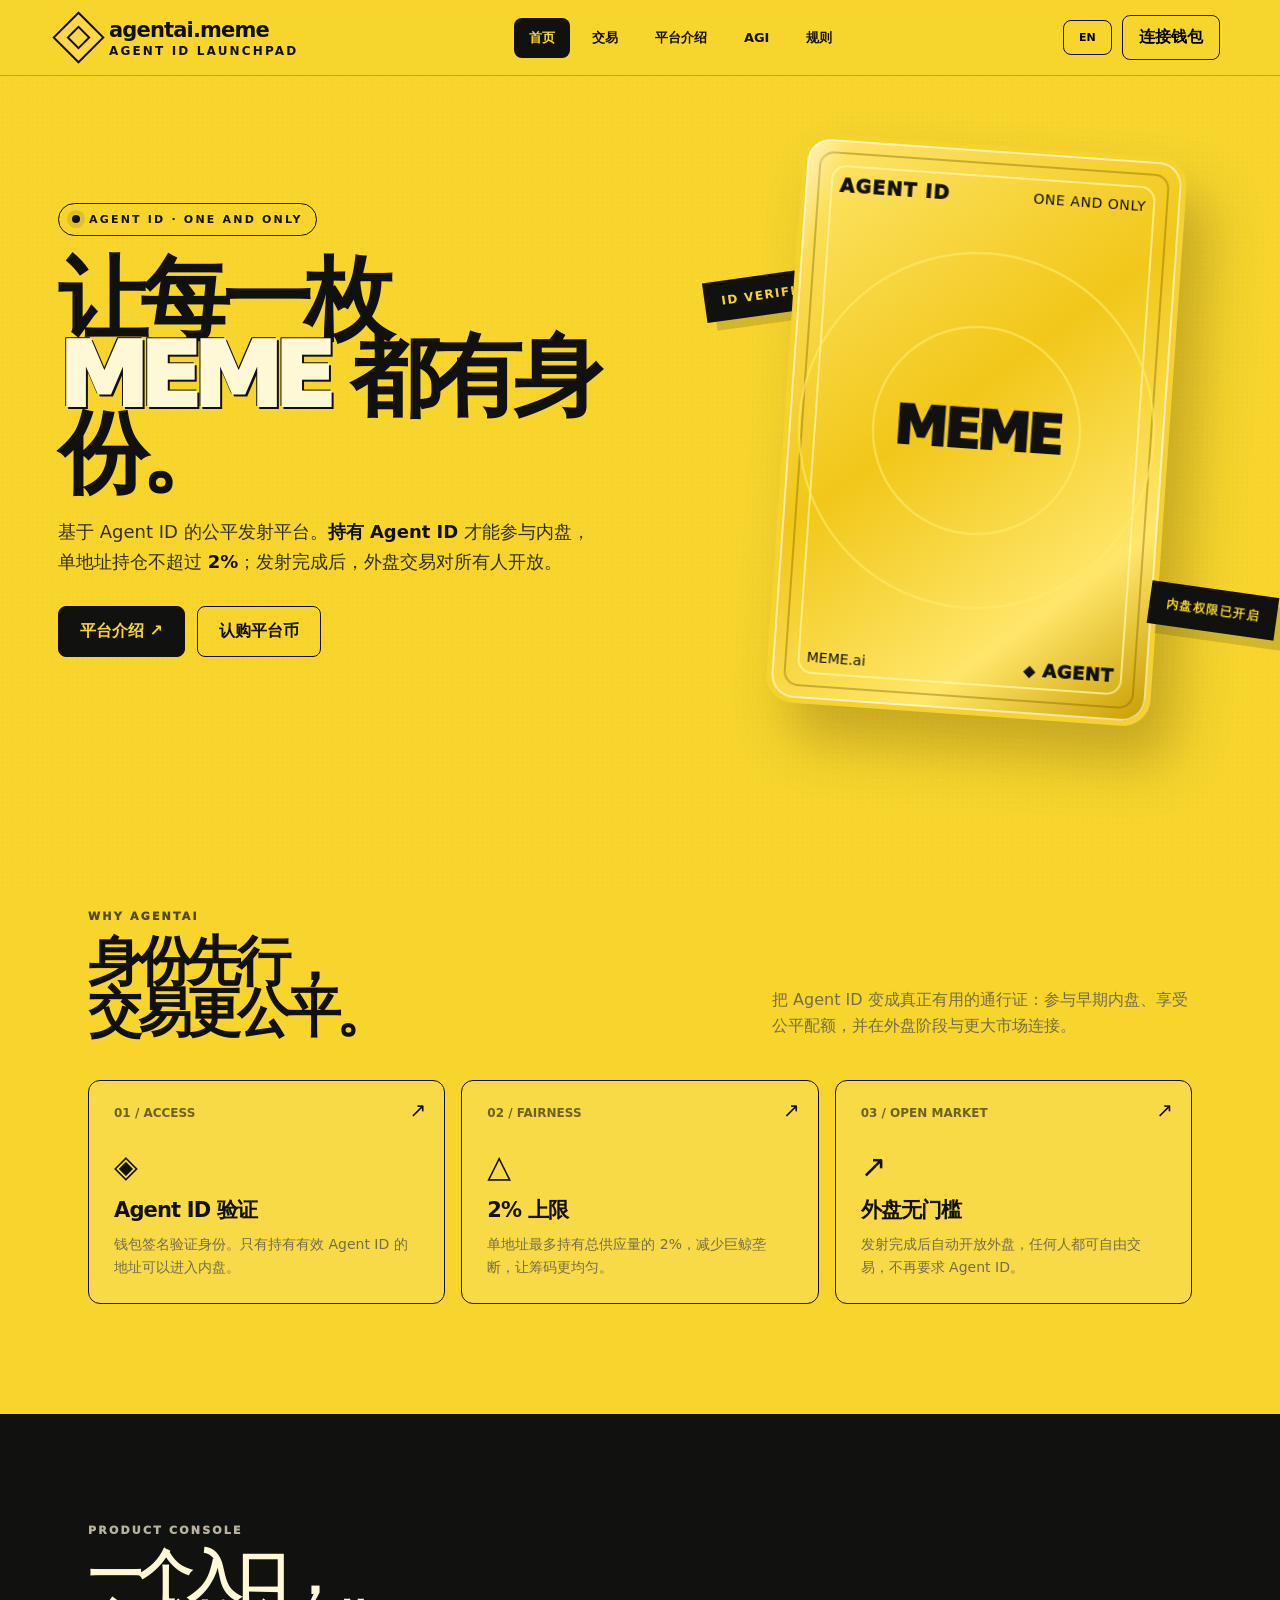
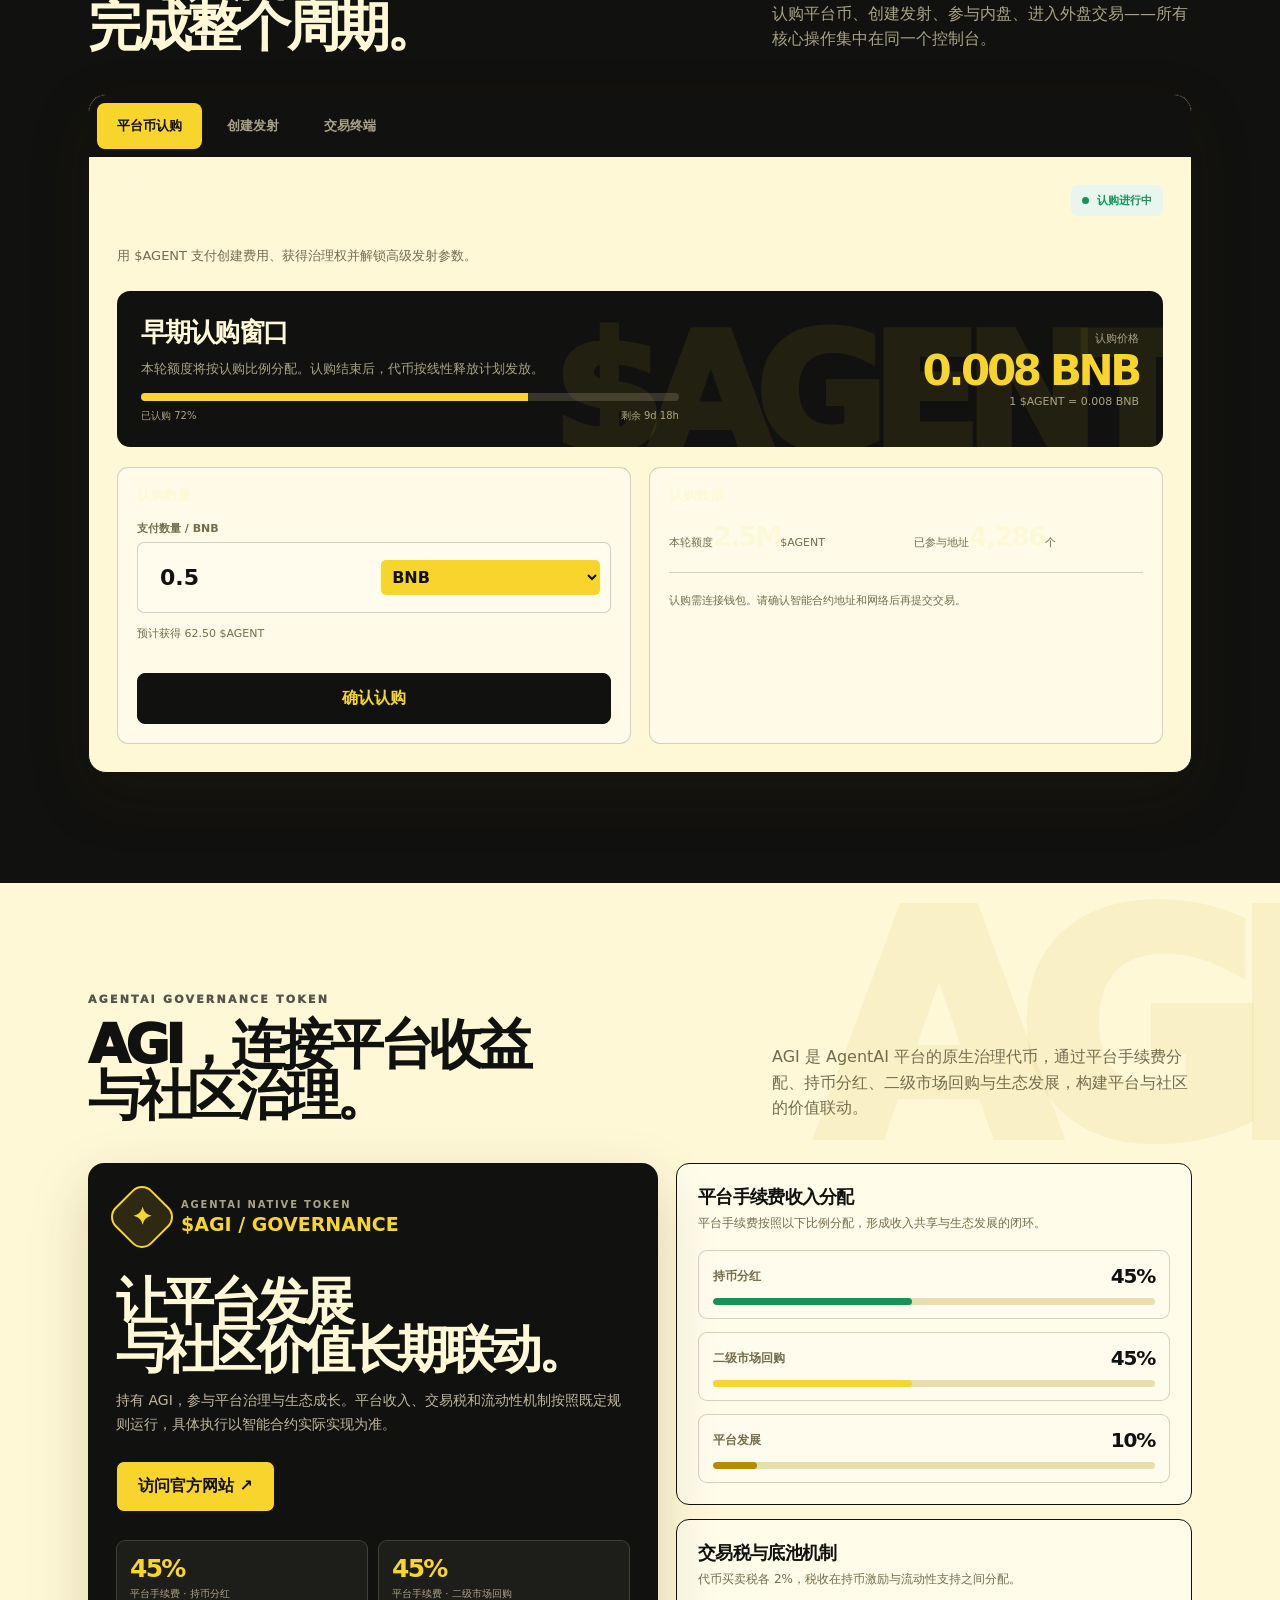
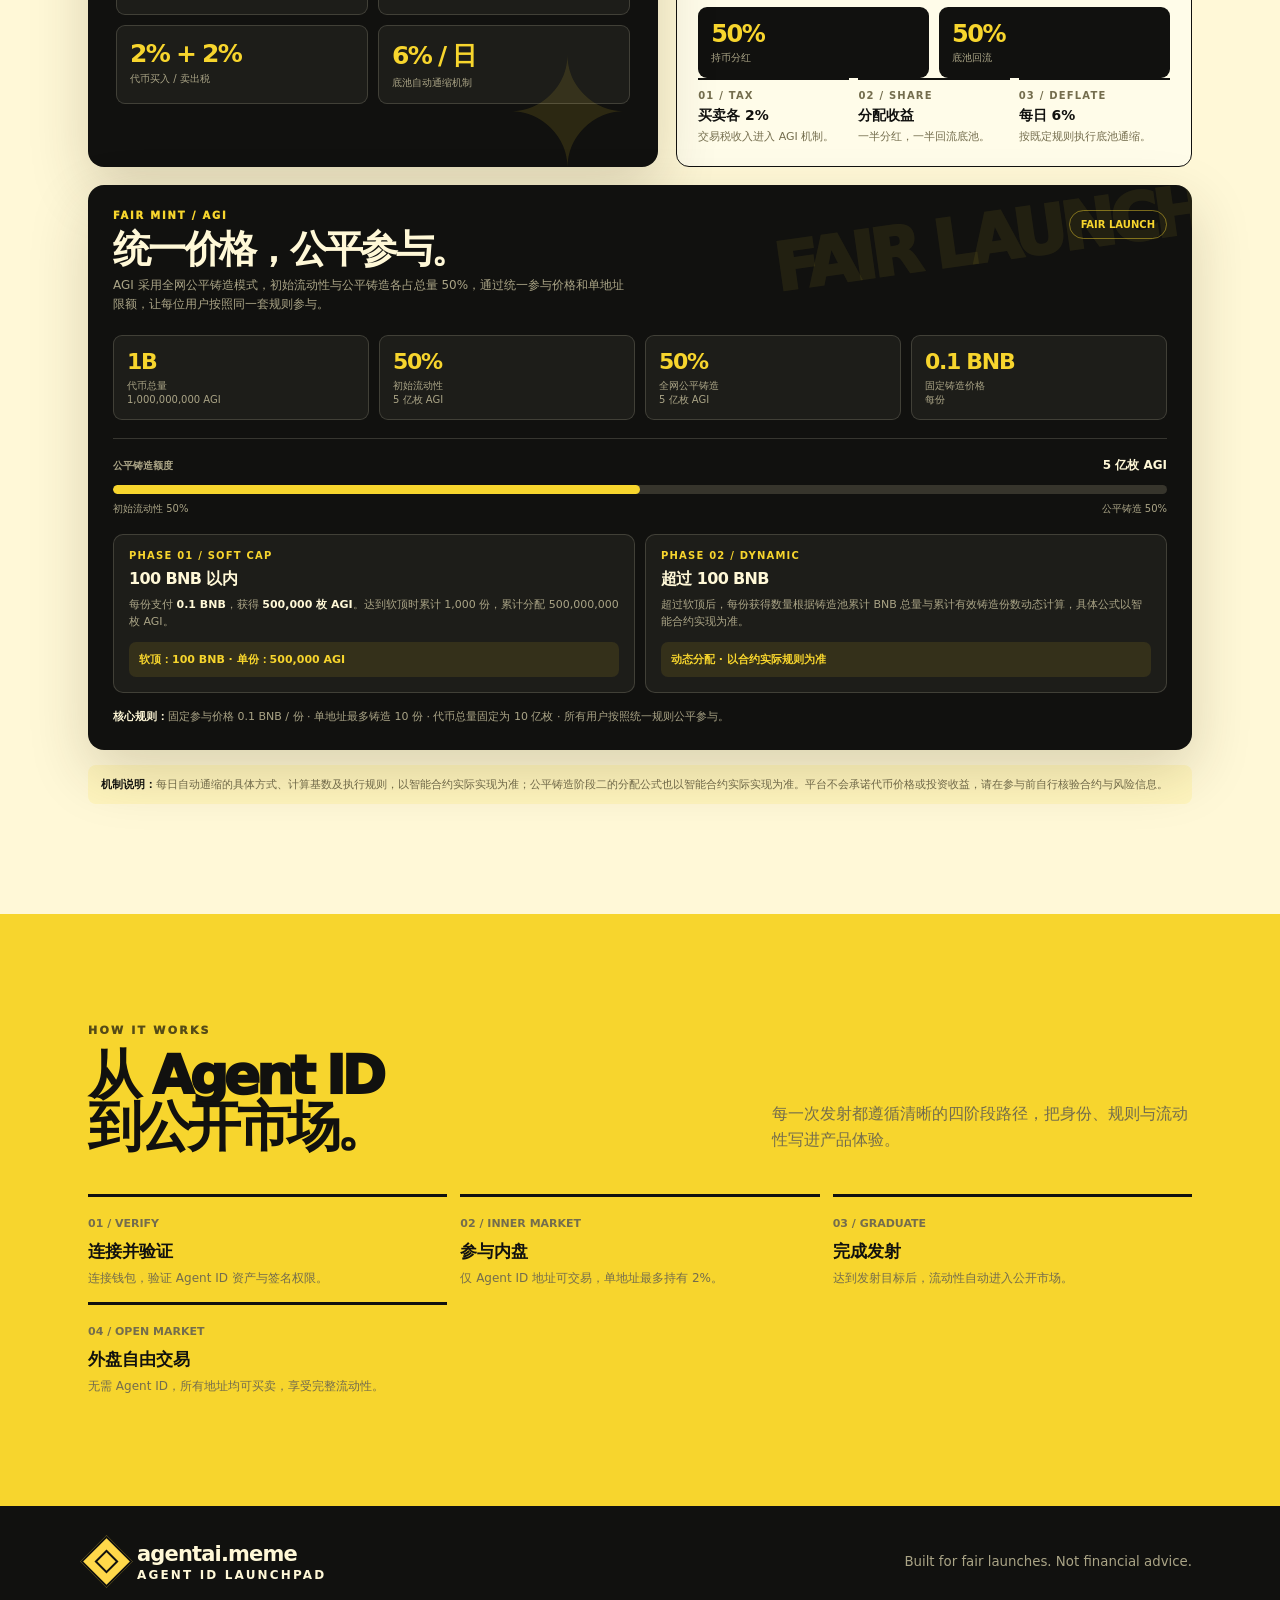
==== commit 01b99fc8: "移除首页数据统计栏" ====
--- a/index.html
+++ b/index.html
@@ -40,7 +40,6 @@
 </header>
 <main id="top">
 <section class="hero"><div class="container" style="display:contents"><div class="hero-copy container"><div class="eyebrow"><i></i> AGENT ID · ONE AND ONLY</div><h1>让每一枚<br><em>MEME</em> 都有身份。</h1><p class="lead">基于 Agent ID 的公平发射平台。<b>持有 Agent ID</b> 才能参与内盘，单地址持仓不超过 <b>2%</b>；发射完成后，外盘交易对所有人开放。</p><div class="actions"><a class="btn" href="#rules">平台介绍 ↗</a><a class="btn alt" href="#platform" data-app-tab="subscribe">认购平台币</a></div></div><div class="id-stage"><div class="float-tag tag-a">ID VERIFIED ✓</div><div class="id-card"><div class="card-inner"><div class="card-top"><span>AGENT ID</span><small>ONE AND ONLY</small></div><div class="card-center"><div class="card-name">MEME</div></div><div class="card-bottom"><span>MEME.ai</span><span class="binance">AGENT</span></div></div></div><div class="float-tag tag-b">内盘权限已开启</div></div></div></section>
-<div class="container"><div class="metrics"><div class="metric"><strong>$100M+</strong><span>累计流动性</span></div><div class="metric"><strong>100+</strong><span>已发射项目</span></div><div class="metric"><strong>2%</strong><span>单地址上限</span></div><div class="metric"><strong>24/7</strong><span>开放交易</span></div></div></div>
 <section class="section"><div class="container"><div class="section-head"><div><div class="kicker">WHY AGENTAI</div><h2>身份先行，<br>交易更公平。</h2></div><p>把 Agent ID 变成真正有用的通行证：参与早期内盘、享受公平配额，并在外盘阶段与更大市场连接。</p></div><div class="card-grid"><article class="feature"><div class="feature-num">01 / ACCESS</div><div class="feature-icon">◈</div><h3>Agent ID 验证</h3><p>钱包签名验证身份。只有持有有效 Agent ID 的地址可以进入内盘。</p></article><article class="feature"><div class="feature-num">02 / FAIRNESS</div><div class="feature-icon">△</div><h3>2% 上限</h3><p>单地址最多持有总供应量的 2%，减少巨鲸垄断，让筹码更均匀。</p></article><article class="feature"><div class="feature-num">03 / OPEN MARKET</div><div class="feature-icon">↗</div><h3>外盘无门槛</h3><p>发射完成后自动开放外盘，任何人都可自由交易，不再要求 Agent ID。</p></article></div></div></section>
 <section class="section dark" id="platform"><div class="container"><div class="section-head"><div><div class="kicker">PRODUCT CONSOLE</div><h2>一个入口，<br>完成整个周期。</h2></div><p>认购平台币、创建发射、参与内盘、进入外盘交易——所有核心操作集中在同一个控制台。</p></div><div class="app-shell"><div class="app-tabs"><button class="active" data-tab="subscribe">平台币认购</button><button data-tab="create">创建发射</button><button data-tab="trade">交易终端</button></div>
 <div class="app-view active" id="subscribe"><div class="dash-head"><div><div class="kicker">PLATFORM TOKEN / $AGENT</div><h3>平台币认购</h3><p>用 $AGENT 支付创建费用、获得治理权并解锁高级发射参数。</p></div><span class="status">认购进行中</span></div><div class="token-banner"><div><h3>早期认购窗口</h3><p>本轮额度将按认购比例分配。认购结束后，代币按线性释放计划发放。</p><div class="progress"><i></i></div><div class="progress-line"><span>已认购 72%</span><span>剩余 9d 18h</span></div></div><div class="token-price"><span>认购价格</span><strong>0.008 BNB</strong><span>1 $AGENT = 0.008 BNB</span></div></div><div class="split"><div class="panel"><h4>认购数量</h4><div class="field"><label>支付数量 / BNB</label><div class="amount"><input id="subBnb" type="number" value="0.5" min="0.01" step="0.01"><select><option>BNB</option></select></div></div><div class="hint" id="subEstimate">预计获得 62.50 $AGENT</div><div class="actions"><button class="btn full" id="subscribeBtn">确认认购</button></div></div><div class="panel"><h4>认购数据</h4><div class="alloc"><div><span class="hint">本轮额度</span><strong>2.5M</strong><span class="hint">$AGENT</span></div><div><span class="hint">已参与地址</span><strong>4,286</strong><span class="hint">个</span></div></div><hr style="border:0;border-top:1px solid var(--line);margin:20px 0"><div class="hint">认购需连接钱包。请确认智能合约地址和网络后再提交交易。</div></div></div></div>
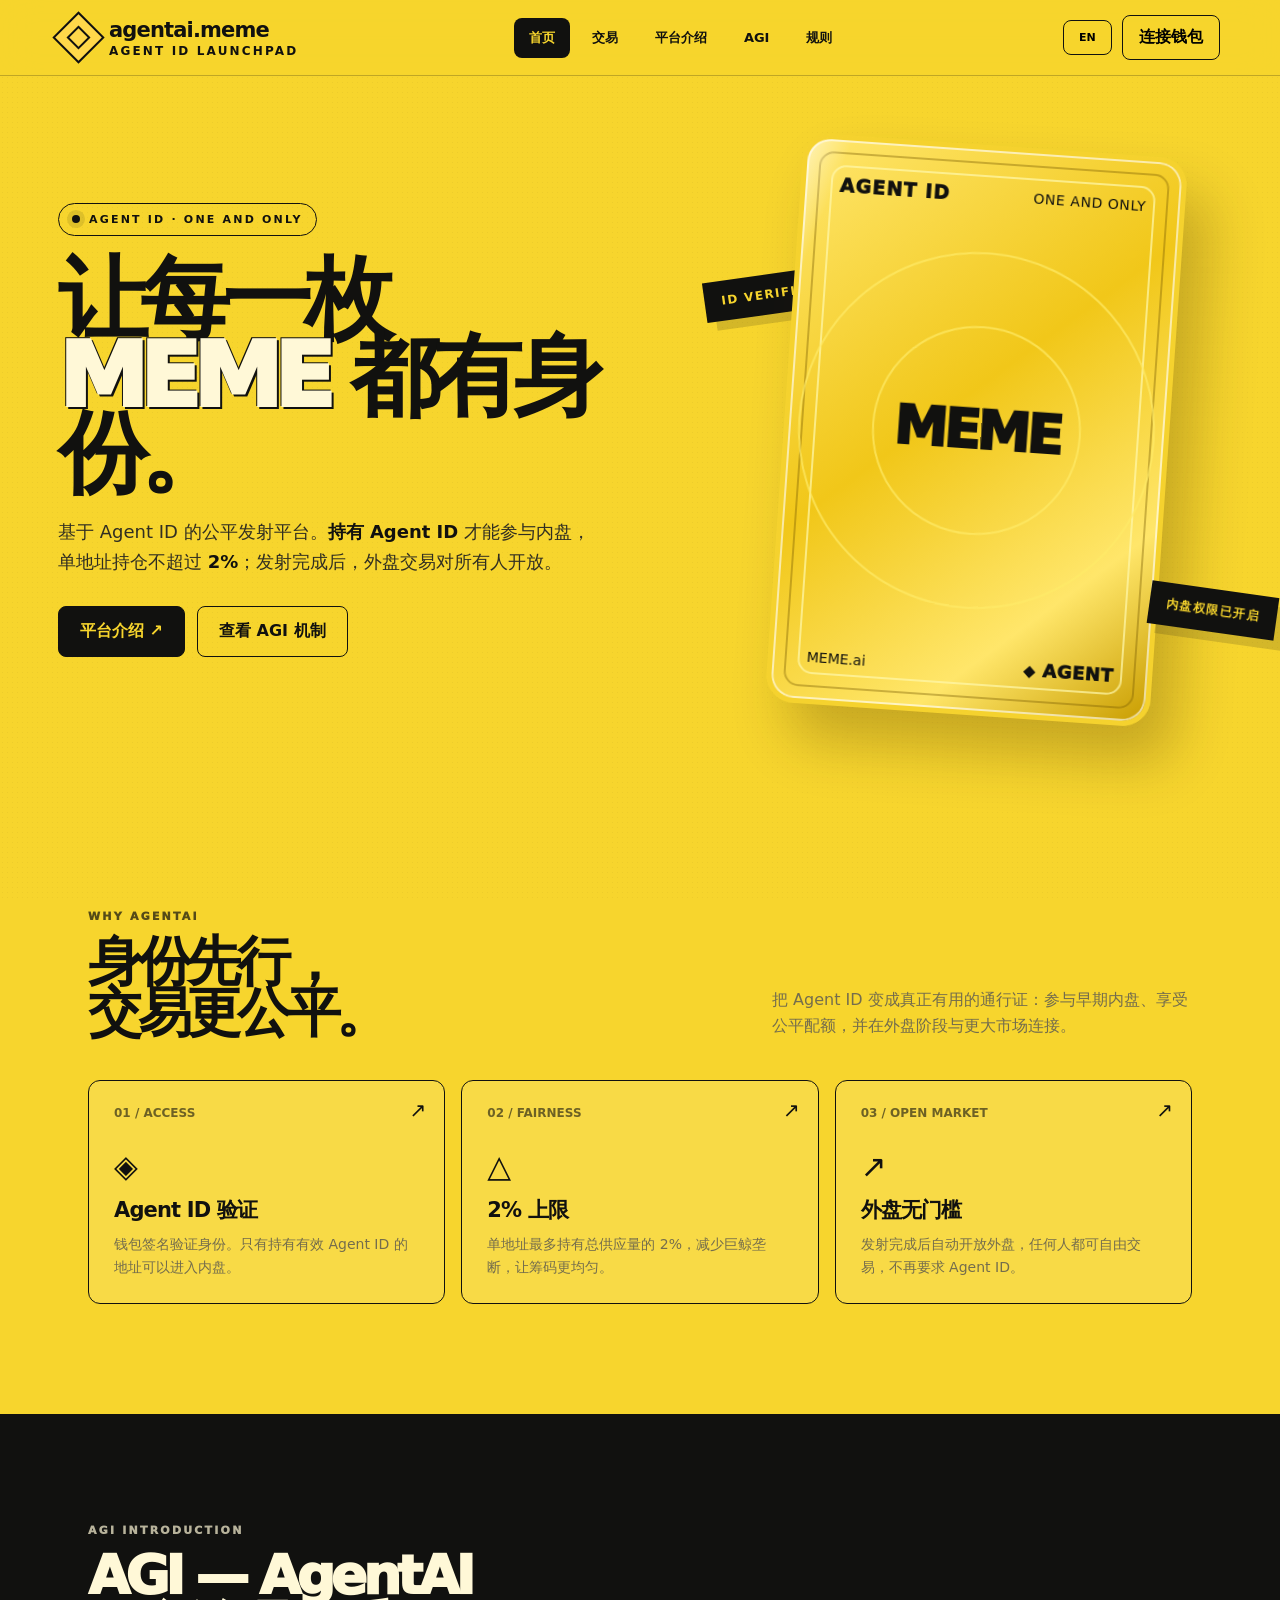
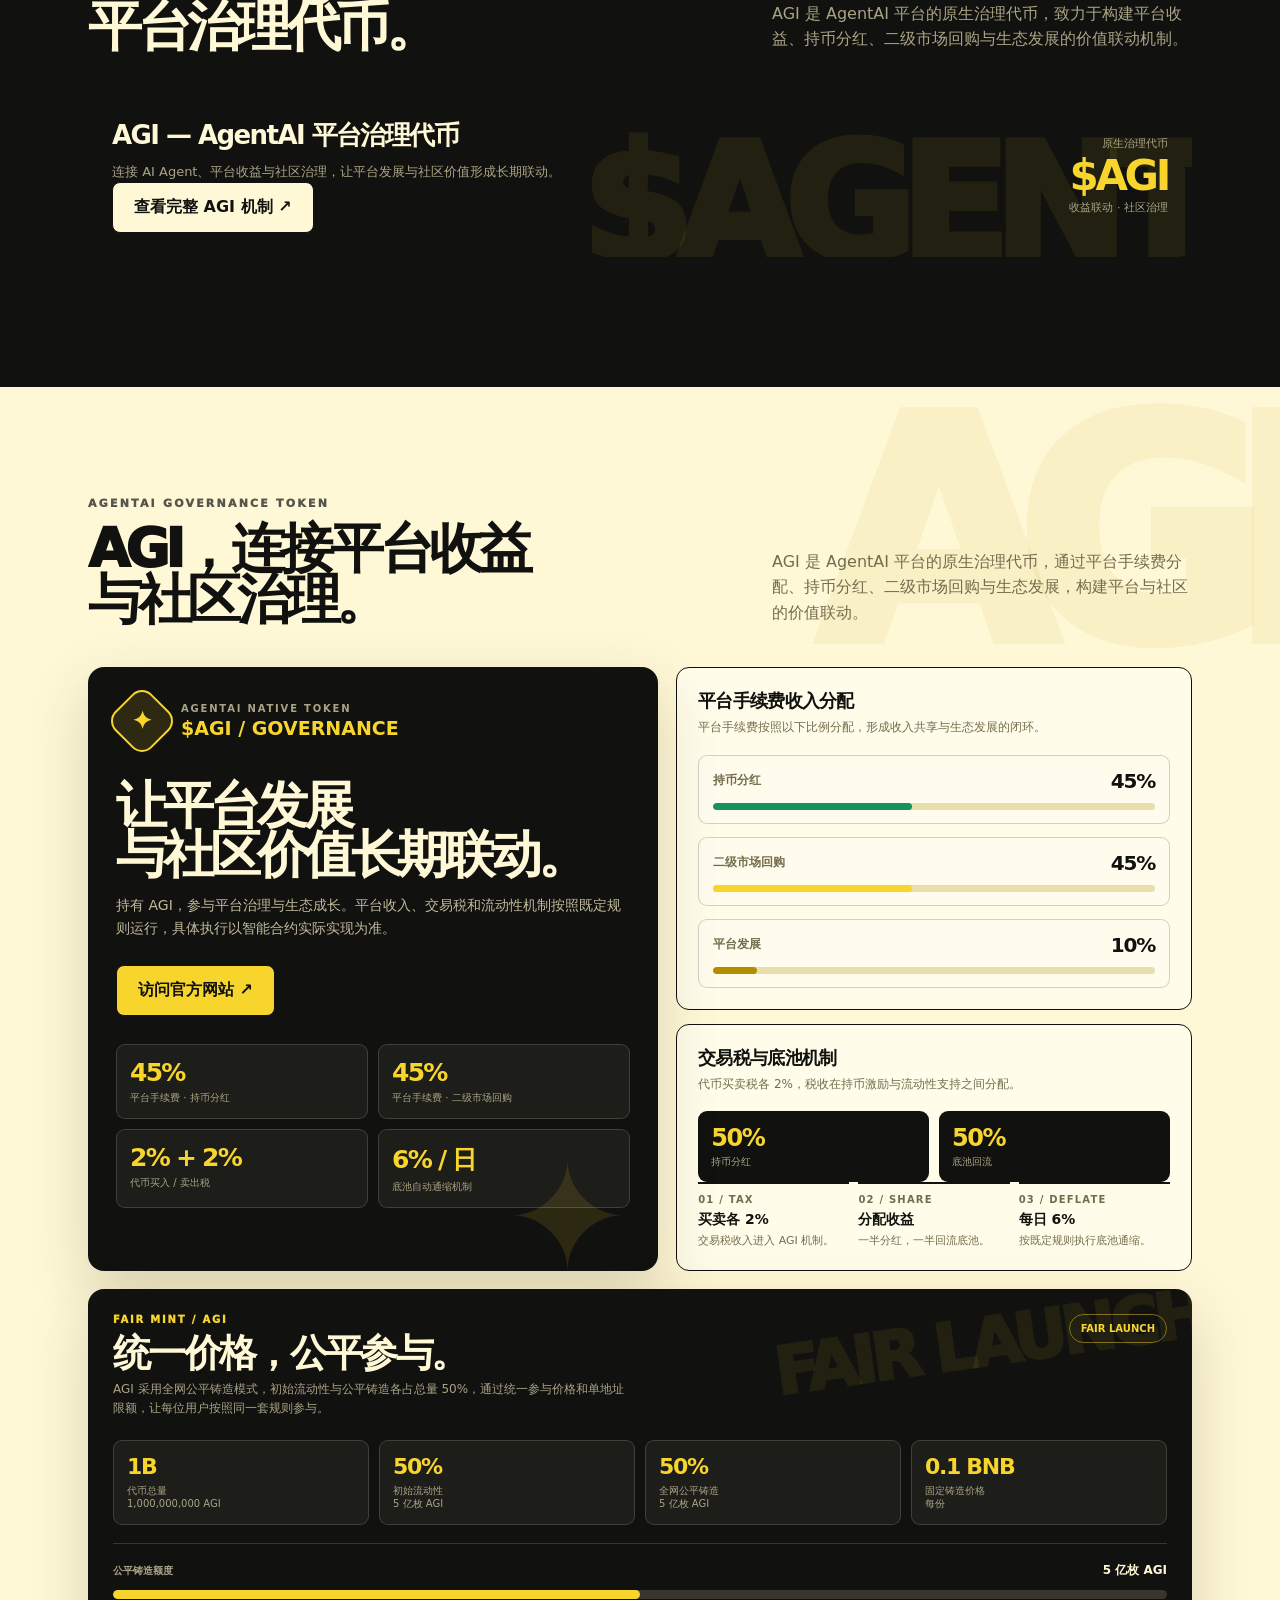
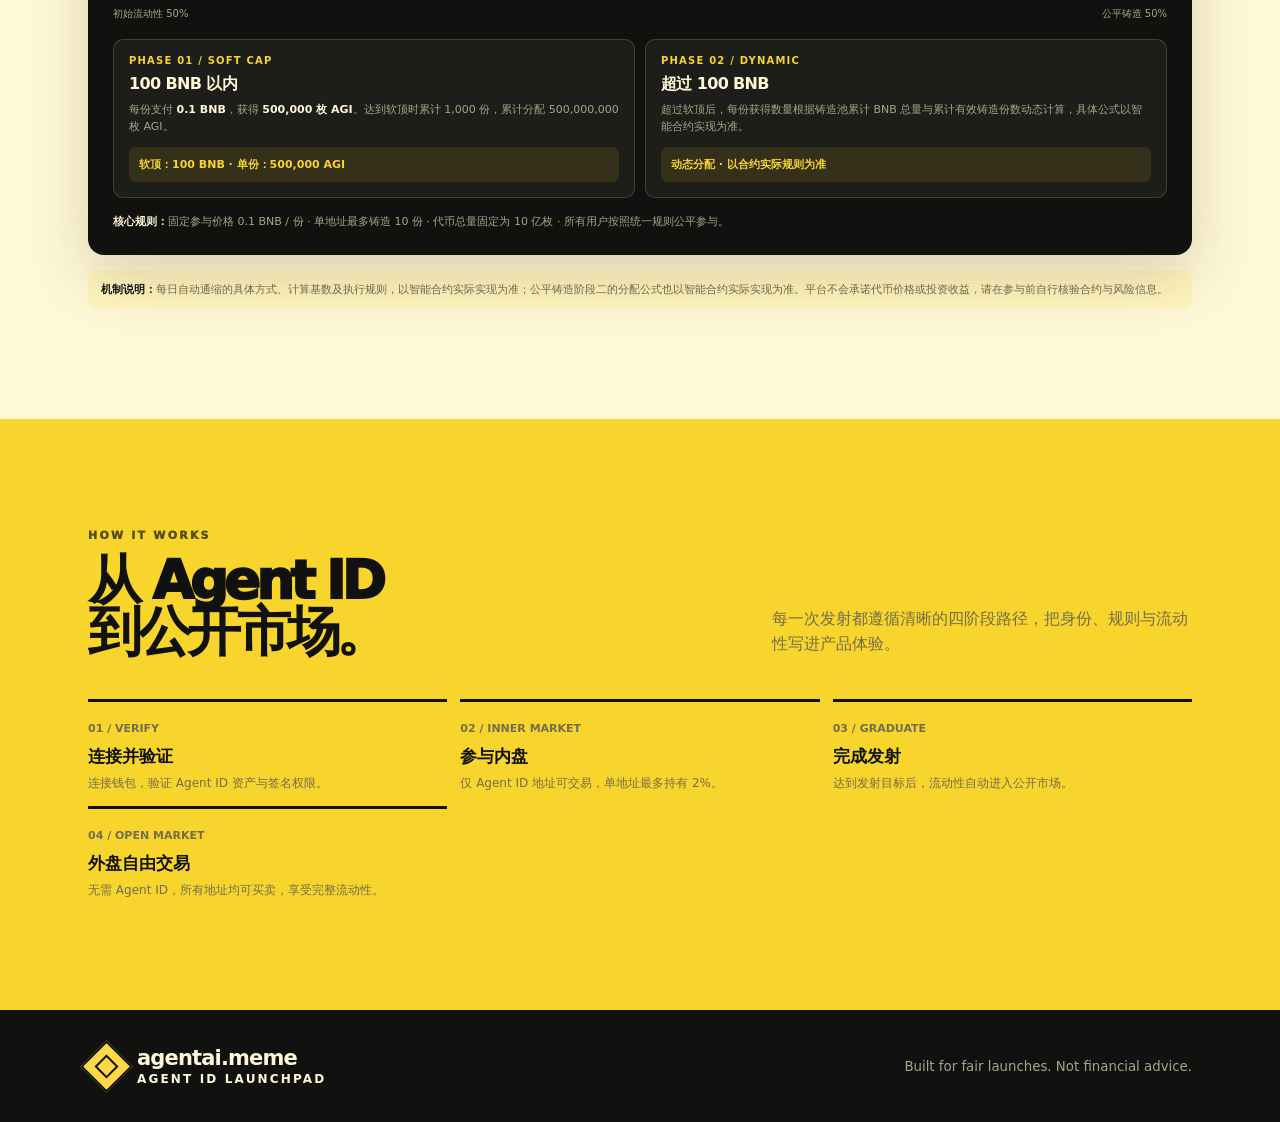
==== commit 58c4aa8a: "将首页产品控制台替换为AGI简介" ====
--- a/index.html
+++ b/index.html
@@ -14,7 +14,7 @@
 .container{max-width:1160px;margin:auto;padding:0 28px}.hero{max-width:1220px;margin:0 auto;min-height:650px;display:grid;grid-template-columns:1.05fr .95fr;gap:70px;align-items:center;padding:74px 0 90px}.eyebrow{display:inline-flex;align-items:center;gap:9px;font-size:11px;font-weight:900;letter-spacing:.2em;border:1px solid var(--ink);border-radius:100px;padding:9px 13px}.eyebrow i{width:8px;height:8px;background:var(--ink);border-radius:50%;display:block;box-shadow:0 0 0 5px rgba(17,17,15,.1)}h1{font-size:clamp(55px,7vw,105px);line-height:.86;letter-spacing:-.09em;margin:25px 0 25px;font-weight:950}.hero h1 em{font-style:normal;color:var(--paper);text-shadow:2px 2px 0 var(--ink),-1px -1px 0 var(--ink)}.lead{font-size:18px;line-height:1.65;max-width:590px;color:#302e22}.lead b{color:var(--ink)}.actions{display:flex;gap:12px;margin-top:30px;flex-wrap:wrap}.btn{border:1px solid var(--ink);background:var(--ink);color:var(--yellow);padding:14px 21px;border-radius:8px;font-weight:900;transition:.2s;display:inline-flex;gap:9px;align-items:center;justify-content:center}.btn:hover{transform:translateY(-2px);box-shadow:0 10px 18px rgba(34,24,0,.17)}.btn.alt{background:transparent;color:var(--ink)}.btn.light{background:var(--paper);color:var(--ink)}.btn.small{padding:10px 13px;font-size:12px}.btn:disabled{opacity:.5;cursor:not-allowed;transform:none}
 .id-stage{height:560px;position:relative;display:grid;place-items:center}.id-card{width:min(385px,78%);aspect-ratio:1/1.48;border-radius:28px;position:relative;overflow:hidden;box-shadow:25px 35px 55px rgba(65,46,0,.27),inset 0 0 0 2px rgba(255,255,255,.6);transform:perspective(1000px) rotateX(var(--rx,0deg)) rotateY(var(--ry,0deg)) rotateZ(4deg);translate:0 0;background:linear-gradient(140deg,#ffe66c,#f1c719 45%,#ffe66a 78%,#c99d00);border:5px solid #f5d22e;transition:transform .16s ease-out,box-shadow .25s ease-out;animation:cardFloat 6s ease-in-out infinite;will-change:transform}.id-card:hover{animation-play-state:paused;box-shadow:28px 44px 72px rgba(65,46,0,.34),inset 0 0 0 2px rgba(255,255,255,.78)}.id-card:before,.id-card:after{content:"";position:absolute;inset:12px;border:2px solid rgba(120,89,0,.38);border-radius:15px;pointer-events:none}.id-card:after{inset:25px;border-color:rgba(255,248,171,.7)}.card-inner{position:absolute;inset:34px;display:flex;flex-direction:column;z-index:2}.card-inner:after{content:"";position:absolute;top:-35%;left:-55%;width:28%;height:170%;background:linear-gradient(90deg,transparent,rgba(255,255,255,.5),transparent);transform:rotate(18deg);animation:cardShine 5.5s ease-in-out infinite;pointer-events:none;z-index:4}@keyframes cardShine{0%,42%{left:-55%;opacity:0}52%{opacity:.45}72%,100%{left:145%;opacity:0}}.card-top{display:flex;justify-content:space-between;align-items:center;font-weight:950;font-size:19px;letter-spacing:.06em}.card-top small{font-size:14px;font-weight:500;letter-spacing:.04em}.card-center{flex:1;display:grid;place-items:center;position:relative}.card-center:before,.card-center:after{content:"";position:absolute;border:2px solid rgba(255,235,104,.7);border-radius:50%;width:115%;aspect-ratio:1}.card-center:after{width:67%}.card-name{font-size:54px;letter-spacing:-.07em;font-weight:950;z-index:2}.card-bottom{display:flex;justify-content:space-between;align-items:end;font-size:14px}.binance{font-size:18px;font-weight:950;letter-spacing:.03em}.binance:before{content:"◆";margin-right:7px;font-size:15px}.float-tag{position:absolute;background:var(--ink);color:var(--yellow);padding:13px 17px;font-size:12px;font-weight:900;letter-spacing:.12em;box-shadow:9px 9px 0 rgba(17,17,15,.15)}.tag-a{top:22%;left:0;transform:rotate(-8deg);animation:tagFloatA 4.5s ease-in-out infinite}.tag-b{bottom:14%;right:-5%;transform:rotate(8deg);animation:tagFloatB 5.2s ease-in-out infinite}@keyframes cardFloat{0%,100%{translate:0 0}50%{translate:0 -10px}}@keyframes tagFloatA{0%,100%{translate:0 0}50%{translate:8px -9px}}@keyframes tagFloatB{0%,100%{translate:0 0}50%{translate:-8px 8px}}
 .metrics{display:grid;grid-template-columns:repeat(4,1fr);border-top:1px solid var(--line);border-bottom:1px solid var(--line)}.metric{padding:24px 18px;border-right:1px solid var(--line)}.metric:last-child{border-right:0}.metric strong{font-size:36px;letter-spacing:-.08em;display:block}.metric span{font-size:12px;color:var(--muted);font-weight:800}
-.section{padding:110px 0}.section.dark{background:var(--ink);color:var(--paper)}.section.paper{background:var(--paper)}.section-head{display:flex;justify-content:space-between;align-items:end;gap:20px;margin-bottom:42px}.kicker{font-size:11px;letter-spacing:.2em;font-weight:950;opacity:.7}.section h2{font-size:clamp(35px,4.2vw,60px);line-height:.95;letter-spacing:-.08em;margin:13px 0 0;font-weight:950}.section-head p{max-width:420px;line-height:1.6;color:var(--muted);margin:0}.dark .section-head p{color:#aaa486}
+.section{padding:110px 0}.section.dark{background:var(--ink);color:var(--paper)}.section.dark#platform{display:none}.section.paper{background:var(--paper)}.section-head{display:flex;justify-content:space-between;align-items:end;gap:20px;margin-bottom:42px}.kicker{font-size:11px;letter-spacing:.2em;font-weight:950;opacity:.7}.section h2{font-size:clamp(35px,4.2vw,60px);line-height:.95;letter-spacing:-.08em;margin:13px 0 0;font-weight:950}.section-head p{max-width:420px;line-height:1.6;color:var(--muted);margin:0}.dark .section-head p{color:#aaa486}
 .card-grid{display:grid;grid-template-columns:repeat(3,1fr);gap:16px}.feature{border:1px solid var(--ink);border-radius:12px;padding:25px;min-height:220px;background:rgba(255,255,255,.12);position:relative;overflow:hidden}.dark .feature{border-color:rgba(255,248,215,.25);background:rgba(255,248,215,.05)}.feature-num{font-size:12px;font-weight:900;opacity:.6}.feature-icon{font-size:31px;margin:28px 0 12px}.feature h3{font-size:21px;margin:0 0 9px;letter-spacing:-.04em}.feature p{font-size:14px;line-height:1.6;color:var(--muted);margin:0}.dark .feature p{color:#aaa486}.feature:after{content:"↗";position:absolute;right:18px;top:17px;font-size:20px}
 .app-shell{background:var(--paper);border:1px solid var(--ink);border-radius:18px;box-shadow:var(--shadow);overflow:hidden}.app-tabs{display:flex;background:var(--ink);padding:8px;gap:5px}.app-tabs button{border:0;background:transparent;color:#a9a28a;font-size:13px;font-weight:900;padding:14px 20px;border-radius:8px}.app-tabs button.active{background:var(--yellow);color:var(--ink)}.app-view{display:none;padding:28px}.app-view.active{display:block}.dash-head{display:flex;justify-content:space-between;align-items:start;gap:20px;margin-bottom:26px}.dash-head h3{font-size:29px;letter-spacing:-.06em;margin:3px 0 6px}.dash-head p{font-size:13px;color:var(--muted);margin:0}.status{display:inline-flex;align-items:center;gap:8px;padding:8px 11px;background:#e8f6ee;color:var(--green);border-radius:7px;font-size:11px;font-weight:900}.status:before{content:"";width:7px;height:7px;background:var(--green);border-radius:50%}.mini-grid{display:grid;grid-template-columns:repeat(3,1fr);gap:12px;margin-bottom:22px}.mini-stat{background:#f8efbd;border-radius:10px;padding:17px;border:1px solid rgba(17,17,15,.1)}.mini-stat span{display:block;color:var(--muted);font-size:11px;margin-bottom:9px}.mini-stat strong{font-size:23px;letter-spacing:-.06em}.split{display:grid;grid-template-columns:1fr 1fr;gap:18px}.panel{border:1px solid var(--line);border-radius:11px;padding:19px;background:rgba(255,255,255,.43)}.panel h4{margin:0 0 16px;font-size:14px;letter-spacing:-.02em}.form-row{display:grid;grid-template-columns:1fr 1fr;gap:10px}.field{margin-bottom:13px}.field label{display:block;font-size:11px;color:var(--muted);font-weight:800;margin-bottom:6px}.field input,.field select,.field textarea{width:100%;padding:12px;border:1px solid var(--line);background:#fffbed;border-radius:7px;outline:none;color:var(--ink)}.field input:focus,.field select:focus,.field textarea:focus{border-color:var(--ink);box-shadow:0 0 0 3px rgba(247,213,45,.55)}.field textarea{resize:vertical;min-height:82px}.full{width:100%}.hint{font-size:11px;color:var(--muted);line-height:1.5}.checkbox{display:flex;gap:8px;align-items:flex-start;font-size:11px;color:var(--muted);line-height:1.4;margin:12px 0}.checkbox input{accent-color:var(--ink);margin-top:2px}
 .token-banner{display:grid;grid-template-columns:1.1fr .9fr;gap:20px;align-items:center;background:var(--ink);color:var(--paper);border-radius:13px;padding:24px;margin-bottom:20px;position:relative;overflow:hidden}.token-banner:after{content:"$AGENT";position:absolute;right:-10px;bottom:-42px;font-size:160px;font-weight:950;color:rgba(247,213,45,.08);letter-spacing:-.1em}.token-banner h3{font-size:26px;letter-spacing:-.06em;margin:0 0 9px}.token-banner p{color:#aaa486;font-size:13px;line-height:1.55;margin:0}.token-price{text-align:right;position:relative;z-index:1}.token-price span{display:block;color:#aaa486;font-size:11px}.token-price strong{font-size:42px;letter-spacing:-.08em;color:var(--yellow)}.progress{height:8px;background:#37352c;border-radius:10px;overflow:hidden;margin:14px 0 8px}.progress i{display:block;height:100%;width:72%;background:var(--yellow)}.progress-line{display:flex;justify-content:space-between;font-size:10px;color:#aaa486}.alloc{display:grid;grid-template-columns:1fr 1fr;gap:16px}.alloc .panel{display:flex;justify-content:space-between;align-items:center}.alloc strong{font-size:27px;letter-spacing:-.07em}
@@ -39,8 +39,9 @@
   <div class="nav-cta"><button class="lang-toggle" id="langToggle" type="button" aria-label="切换语言"><span id="langLabel">EN</span></button><button class="wallet" id="walletBtn">连接钱包</button><button class="menu-toggle" id="menuToggle" type="button" aria-label="打开菜单" aria-expanded="false"><i></i><i></i><i></i></button></div>
 </header>
 <main id="top">
-<section class="hero"><div class="container" style="display:contents"><div class="hero-copy container"><div class="eyebrow"><i></i> AGENT ID · ONE AND ONLY</div><h1>让每一枚<br><em>MEME</em> 都有身份。</h1><p class="lead">基于 Agent ID 的公平发射平台。<b>持有 Agent ID</b> 才能参与内盘，单地址持仓不超过 <b>2%</b>；发射完成后，外盘交易对所有人开放。</p><div class="actions"><a class="btn" href="#rules">平台介绍 ↗</a><a class="btn alt" href="#platform" data-app-tab="subscribe">认购平台币</a></div></div><div class="id-stage"><div class="float-tag tag-a">ID VERIFIED ✓</div><div class="id-card"><div class="card-inner"><div class="card-top"><span>AGENT ID</span><small>ONE AND ONLY</small></div><div class="card-center"><div class="card-name">MEME</div></div><div class="card-bottom"><span>MEME.ai</span><span class="binance">AGENT</span></div></div></div><div class="float-tag tag-b">内盘权限已开启</div></div></div></section>
+<section class="hero"><div class="container" style="display:contents"><div class="hero-copy container"><div class="eyebrow"><i></i> AGENT ID · ONE AND ONLY</div><h1>让每一枚<br><em>MEME</em> 都有身份。</h1><p class="lead">基于 Agent ID 的公平发射平台。<b>持有 Agent ID</b> 才能参与内盘，单地址持仓不超过 <b>2%</b>；发射完成后，外盘交易对所有人开放。</p><div class="actions"><a class="btn" href="#rules">平台介绍 ↗</a><a class="btn alt" href="agi.html">查看 AGI 机制</a></div></div><div class="id-stage"><div class="float-tag tag-a">ID VERIFIED ✓</div><div class="id-card"><div class="card-inner"><div class="card-top"><span>AGENT ID</span><small>ONE AND ONLY</small></div><div class="card-center"><div class="card-name">MEME</div></div><div class="card-bottom"><span>MEME.ai</span><span class="binance">AGENT</span></div></div></div><div class="float-tag tag-b">内盘权限已开启</div></div></div></section>
 <section class="section"><div class="container"><div class="section-head"><div><div class="kicker">WHY AGENTAI</div><h2>身份先行，<br>交易更公平。</h2></div><p>把 Agent ID 变成真正有用的通行证：参与早期内盘、享受公平配额，并在外盘阶段与更大市场连接。</p></div><div class="card-grid"><article class="feature"><div class="feature-num">01 / ACCESS</div><div class="feature-icon">◈</div><h3>Agent ID 验证</h3><p>钱包签名验证身份。只有持有有效 Agent ID 的地址可以进入内盘。</p></article><article class="feature"><div class="feature-num">02 / FAIRNESS</div><div class="feature-icon">△</div><h3>2% 上限</h3><p>单地址最多持有总供应量的 2%，减少巨鲸垄断，让筹码更均匀。</p></article><article class="feature"><div class="feature-num">03 / OPEN MARKET</div><div class="feature-icon">↗</div><h3>外盘无门槛</h3><p>发射完成后自动开放外盘，任何人都可自由交易，不再要求 Agent ID。</p></article></div></div></section>
+<section class="section dark agi-intro-section"><div class="container"><div class="section-head"><div><div class="kicker">AGI INTRODUCTION</div><h2>AGI — AgentAI<br>平台治理代币。</h2></div><p>AGI 是 AgentAI 平台的原生治理代币，致力于构建平台收益、持币分红、二级市场回购与生态发展的价值联动机制。</p></div><div class="token-banner"><div><h3>AGI — AgentAI 平台治理代币</h3><p>连接 AI Agent、平台收益与社区治理，让平台发展与社区价值形成长期联动。</p><a class="btn light" href="agi.html">查看完整 AGI 机制 ↗</a></div><div class="token-price"><span>原生治理代币</span><strong>$AGI</strong><span>收益联动 · 社区治理</span></div></div></div></section>
 <section class="section dark" id="platform"><div class="container"><div class="section-head"><div><div class="kicker">PRODUCT CONSOLE</div><h2>一个入口，<br>完成整个周期。</h2></div><p>认购平台币、创建发射、参与内盘、进入外盘交易——所有核心操作集中在同一个控制台。</p></div><div class="app-shell"><div class="app-tabs"><button class="active" data-tab="subscribe">平台币认购</button><button data-tab="create">创建发射</button><button data-tab="trade">交易终端</button></div>
 <div class="app-view active" id="subscribe"><div class="dash-head"><div><div class="kicker">PLATFORM TOKEN / $AGENT</div><h3>平台币认购</h3><p>用 $AGENT 支付创建费用、获得治理权并解锁高级发射参数。</p></div><span class="status">认购进行中</span></div><div class="token-banner"><div><h3>早期认购窗口</h3><p>本轮额度将按认购比例分配。认购结束后，代币按线性释放计划发放。</p><div class="progress"><i></i></div><div class="progress-line"><span>已认购 72%</span><span>剩余 9d 18h</span></div></div><div class="token-price"><span>认购价格</span><strong>0.008 BNB</strong><span>1 $AGENT = 0.008 BNB</span></div></div><div class="split"><div class="panel"><h4>认购数量</h4><div class="field"><label>支付数量 / BNB</label><div class="amount"><input id="subBnb" type="number" value="0.5" min="0.01" step="0.01"><select><option>BNB</option></select></div></div><div class="hint" id="subEstimate">预计获得 62.50 $AGENT</div><div class="actions"><button class="btn full" id="subscribeBtn">确认认购</button></div></div><div class="panel"><h4>认购数据</h4><div class="alloc"><div><span class="hint">本轮额度</span><strong>2.5M</strong><span class="hint">$AGENT</span></div><div><span class="hint">已参与地址</span><strong>4,286</strong><span class="hint">个</span></div></div><hr style="border:0;border-top:1px solid var(--line);margin:20px 0"><div class="hint">认购需连接钱包。请确认智能合约地址和网络后再提交交易。</div></div></div></div>
 <div class="app-view" id="create"><div class="dash-head"><div><div class="kicker">NO-CODE TOKEN FACTORY</div><h3>创建发射项目</h3><p>配置代币、底池与媒体信息，Agent ID 社区优先进入内盘。</p></div><span class="status">内盘规则已启用</span></div><div class="create-layout"><div class="panel create-main"><div class="form-section"><div class="form-title"><span>01</span>项目基础信息<small>PROJECT IDENTITY</small></div><div class="form-row"><div class="field"><label>项目名称</label><input id="tokenName" placeholder="例如：MEME Dog"></div><div class="field"><label>代币符号</label><input id="tokenSymbol" placeholder="例如：HDOG" maxlength="8"></div></div><div class="field"><label>项目简介</label><textarea id="tokenDesc" placeholder="一句话介绍你的 MEME 项目，最多 160 个字符" maxlength="160"></textarea></div><div class="form-row"><div class="field"><label>总供应量</label><input id="tokenSupply" type="number" value="1000000000" min="1"></div><div class="field"><label>代币精度</label><select id="tokenDecimals"><option value="18">18 位（推荐）</option><option value="9">9 位</option><option value="6">6 位</option></select></div></div></div><div class="form-section"><div class="form-title"><span>02</span>底池与初始交易<small>LIQUIDITY SETUP</small></div><div class="field"><label>底池资产</label><input type="hidden" id="baseAsset" value="BNB"><div class="asset-picker"><button type="button" class="asset-option active" data-asset="BNB"><b>BNB</b><span>BNB Chain 原生资产</span></button><button type="button" class="asset-option" data-asset="USDT"><b>USDT</b><span>稳定币底池</span></button><button type="button" class="asset-option" data-asset="BNCB"><b>BNCB</b><span>生态资产底池</span></button></div></div><div class="form-row"><div class="field"><label>初始价格 / <span id="priceAssetLabel">BNB</span></label><input id="initialPrice" type="number" value="0.000001" step="0.000001"></div><div class="field"><label>初始流动性 / <span id="liquidityAssetLabel">BNB</span></label><input id="liquidityAmount" type="number" value="5" min="0.1" step="0.1"></div></div><div class="hint">发射完成后，底池将按所选资产注入并自动锁定。请根据目标筹资规模配置初始流动性。</div></div><div class="form-section"><div class="form-title"><span>03</span>项目媒体与社交<small>MEDIA LINKS</small></div><div class="field"><label>项目 Logo 图片链接</label><input id="tokenLogoUrl" type="url" placeholder="https://.../logo.png"></div><div class="link-grid"><div class="field"><label>官网 Website</label><input id="websiteLink" type="url" placeholder="https://yourproject.com"></div><div class="field"><label>X / Twitter</label><input id="xLink" type="url" placeholder="https://x.com/yourproject"></div><div class="field"><label>Telegram</label><input id="telegramLink" type="url" placeholder="https://t.me/yourgroup"></div><div class="field"><label>Discord</label><input id="discordLink" type="url" placeholder="https://discord.gg/..."></div><div class="field"><label>白皮书 / Docs</label><input id="whitepaperLink" type="url" placeholder="https://docs.../"></div><div class="field"><label>项目视频 / 媒体</label><input id="mediaLink" type="url" placeholder="YouTube、视频或媒体报道链接"></div></div><div class="upload-box"><span>上传 Logo</span><input id="tokenLogo" type="file" accept="image/png,image/jpeg,image/webp"><span id="logoFileName">未选择文件</span></div></div><div class="form-section"><div class="form-title"><span>04</span>发射与安全规则<small>LAUNCH RULES</small></div><div class="form-row"><div class="field"><label>内盘模式</label><select><option>Agent ID 专属内盘</option><option>仅外盘开放</option></select></div><div class="field"><label>单地址持仓上限</label><select><option>2%（平台默认）</option><option>1%</option><option>5%</option></select></div></div><label class="checkbox"><input type="checkbox" id="lockCheck" checked> 发射完成后自动锁定底池流动性。</label><label class="checkbox"><input type="checkbox" id="riskCheck"> 我确认已阅读发射规则，并承担项目创建与运营责任。</label></div><button class="btn full" id="createBtn" type="button">创建并进入审核 ↗</button></div><aside class="panel preview-card"><div class="preview-head"><span>LIVE PREVIEW</span><span class="status">内盘规则已启用</span></div><div class="preview-icon" id="previewIcon">◈</div><h4 id="previewName">MEME DOG</h4><div class="preview-symbol" id="previewSymbol">$HDOG</div><div class="preview-pair"><span>底池交易对</span><b id="previewBase">BNB / HDOG</b></div><div class="mini-grid" style="grid-template-columns:1fr 1fr"><div class="mini-stat"><span>总供应量</span><strong id="previewSupply">1B</strong></div><div class="mini-stat"><span>初始价格</span><strong id="previewPrice">0.000001</strong></div><div class="mini-stat"><span>内盘权限</span><strong>开启</strong></div><div class="mini-stat"><span>单地址上限</span><strong>2%</strong></div></div><div class="preview-links" id="previewLinks"><span class="preview-link">Agent ID</span><span class="preview-link">流动性锁定</span></div><div class="preview-note">平台不会承诺代币价格或收益。上线前请完成合约审计、风险披露与社区信息确认。</div></aside></div></div><div class="app-view" id="trade"><div class="dash-head"><div><div class="kicker">AGENT ID MARKET</div><h3>交易终端</h3><p>内盘仅限 Agent ID；外盘对所有地址开放。</p></div><span class="status" id="tradeStatus">未连接钱包</span></div><div class="trade-layout"><div class="panel"><div class="trade-top"><div class="pair"><div class="coin-avatar">🐕</div><div><h4>MEME Dog / BNB</h4><small>$HDOG · 内盘交易</small></div></div><div><div class="price">0.0000428</div><div class="up">+18.42% 24H</div></div></div><div class="chart"><div class="chart-grid"></div><svg viewBox="0 0 800 250" preserveAspectRatio="none"><defs><linearGradient id="fill" x1="0" x2="0" y1="0" y2="1"><stop stop-color="#f7d52d" stop-opacity=".5"/><stop offset="1" stop-color="#f7d52d" stop-opacity="0"/></linearGradient></defs><path d="M0 212 C48 206 70 185 105 195 S155 178 184 190 S220 142 255 154 S305 132 340 150 S380 104 416 127 S460 115 494 130 S528 79 560 93 S610 68 645 82 S688 45 730 61 S772 28 800 34 V250 H0Z" fill="url(#fill)"/><path d="M0 212 C48 206 70 185 105 195 S155 178 184 190 S220 142 255 154 S305 132 340 150 S380 104 416 127 S460 115 494 130 S528 79 560 93 S610 68 645 82 S688 45 730 61 S772 28 800 34" fill="none" stroke="#11110f" stroke-width="3"/></svg></div><div class="trade-controls"><button class="on" data-side="buy">买入</button><button class="sell" data-side="sell">卖出</button></div><div class="field"><label>数量 / HDOG</label><div class="amount"><input id="tradeAmount" type="number" value="100000" min="0"><select><option>HDOG</option></select></div></div><div class="hint" style="display:flex;justify-content:space-between"><span>预计支付</span><b id="tradeCost">4.28 BNB</b></div><div class="actions"><button class="btn full" id="tradeBtn">连接钱包后交易</button></div></div><div><div class="panel swap-box"><h4>兑换</h4><div class="balance"><span>支付</span><span>余额 3.28 BNB</span></div><div class="amount"><input value="0.0428"><select><option>BNB</option></select></div><div class="arrow">↓</div><div class="balance"><span>获得</span><span>持仓 860,000 HDOG</span></div><div class="amount"><input value="1000" id="swapOut"><select><option>HDOG</option></select></div><button class="btn full" id="swapBtn">连接钱包</button></div><div class="panel"><h4>订单簿 · HDOG / BNB</h4><div class="orderbook"><div class="book"><h5>卖单 / ASK</h5><div class="book-row ask"><span>0.0000431</span><b>62.8K</b></div><div class="book-row ask"><span>0.0000430</span><b>41.2K</b></div><div class="book-row ask"><span>0.0000429</span><b>88.4K</b></div></div><div class="book"><h5>买单 / BID</h5><div class="book-row bid"><span>0.0000427</span><b>34.6K</b></div><div class="book-row bid"><span>0.0000426</span><b>105K</b></div><div class="book-row bid"><span>0.0000425</span><b>76.2K</b></div></div></div></div></div></div></div></div></div></div></section>
@@ -53,7 +54,7 @@
 <div class="toast" id="toast"></div>
 <div class="modal-back" id="modal"><div class="modal"><div class="modal-head"><h3>连接钱包</h3><button class="close" id="closeModal">×</button></div><div class="note">这是演示环境。选择一个钱包即可预览完整操作流程，不会发起真实链上交易。</div><button class="btn full wallet-choice">Binance Web3 Wallet</button><button class="btn alt full wallet-choice" style="margin-top:9px">MetaMask</button><button class="btn alt full wallet-choice" style="margin-top:9px">WalletConnect</button></div></div>
 <script>
-const $=s=>document.querySelector(s), $$=s=>document.querySelectorAll(s);let connected=false,currentLang=localStorage.getItem('agentai-lang')||'zh',menuOpen=false;const zhNodes=new WeakMap();const languageMap={"首页":"Home","交易":"Trade","平台介绍":"Overview","规则":"Rules","连接钱包":"Connect Wallet","平台介绍 ↗":"Overview ↗","认购平台币":"Subscribe","让每一枚":"Every","都有身份。":"needs an identity.","基于 Agent ID 的公平发射平台。":"A fair launchpad powered by Agent ID.","持有 Agent ID":"Holding an Agent ID","才能参与内盘，单地址持仓不超过":"unlocks the inner market; each address is capped at","%；发射完成后，外盘交易对所有人开放。":"%; after graduation, the open market is available to everyone.","内盘权限已开启":"Inner Market Unlocked","累计流动性":"Total Liquidity","已发射项目":"Projects Launched","单地址上限":"Per-address Cap","开放交易":"24/7 Trading","身份先行，":"Identity first,","交易更公平。":"fairer trading.","把 Agent ID 变成真正有用的通行证：参与早期内盘、享受公平配额，并在外盘阶段与更大市场连接。":"Turn Agent ID into a real access pass: join the early inner market, receive fair allocation, and connect to the wider market after graduation.","Agent ID 验证":"Agent ID Verification","钱包签名验证身份。只有持有有效 Agent ID 的地址可以进入内盘。":"Verify identity by wallet signature. Only valid Agent ID holders can enter the inner market.","2% 上限":"2% Cap","单地址最多持有总供应量的 2%，减少巨鲸垄断，让筹码更均匀。":"Each address can hold up to 2% of supply, reducing whale concentration.","外盘无门槛":"Open Market","发射完成后自动开放外盘，任何人都可自由交易，不再要求 Agent ID。":"The open market unlocks after launch; anyone can trade without an Agent ID.","一个入口，":"One console,","完成整个周期。":"for the entire lifecycle.","认购平台币、创建发射、参与内盘、进入外盘交易——所有核心操作集中在同一个控制台。":"Subscribe to the platform token, create launches, join the inner market, and trade openly from one console.","平台币认购":"Token Subscription","创建发射":"Create Launch","交易终端":"Trade Terminal","用 $AGENT 支付创建费用、获得治理权并解锁高级发射参数。":"Pay launch fees with $AGENT, gain governance rights, and unlock advanced launch parameters.","认购进行中":"Subscription Live","早期认购窗口":"Early Subscription Window","本轮额度将按认购比例分配。认购结束后，代币按线性释放计划发放。":"This round is allocated pro rata. Tokens unlock linearly after the subscription closes.","已认购 72%":"72% subscribed","剩余 9d 18h":"9d 18h remaining","认购价格":"Subscription Price","预计获得 62.50 $AGENT":"Est. 62.50 $AGENT","确认认购":"Confirm Subscription","认购数量":"Subscription Amount","支付数量 / BNB":"Payment / BNB","认购数据":"Subscription Stats","本轮额度":"Round Allocation","已参与地址":"Participating Addresses","认购需连接钱包。请确认智能合约地址和网络后再提交交易。":"Connect a wallet to subscribe. Verify the contract and network before submitting.","AGI，连接平台收益":"AGI connects platform revenue","与社区治理。":"with community governance.","AGI 是 AgentAI 平台的原生治理代币，通过平台手续费分配、持币分红、二级市场回购与生态发展，构建平台与社区的价值联动。":"AGI is AgentAI's native governance token, linking platform fees, holder rewards, buybacks, and ecosystem growth.","让平台发展":"Align platform growth","与社区价值长期联动。":"with community value over time.","持有 AGI，参与平台治理与生态成长。平台收入、交易税和流动性机制按照既定规则运行，具体执行以智能合约实际实现为准。":"Hold AGI to participate in governance and ecosystem growth. Revenue, taxes, and liquidity mechanisms follow the published rules and smart contract implementation.","访问官方网站 ↗":"Visit Official Website ↗","平台手续费收入分配":"Platform Fee Allocation","平台手续费按照以下比例分配，形成收入共享与生态发展的闭环。":"Platform fees are allocated as follows to connect revenue sharing with ecosystem growth.","持币分红":"Holder Rewards","二级市场回购":"Market Buybacks","平台发展":"Platform Growth","交易税与底池机制":"Trading Tax & Pool Mechanics","代币买卖税各 2%，税收在持币激励与流动性支持之间分配。":"Buy and sell taxes are 2% each, split between holder rewards and liquidity support.","底池回流":"Pool Refill","买卖各 2%":"2% Buy / Sell Tax","交易税收入进入 AGI 机制。":"Trading tax enters the AGI mechanism.","分配收益":"Distribute Value","一半分红，一半回流底池。":"Half to holders, half to the pool.","每日 6%":"6% Daily","按既定规则执行底池通缩。":"Pool deflation follows the published rules.","统一价格，公平参与。":"One price. Fair participation.","AGI 采用全网公平铸造模式，初始流动性与公平铸造各占总量 50%，通过统一参与价格和单地址限额，让每位用户按照同一套规则参与。":"AGI uses a fair mint model: initial liquidity and fair minting each represent 50% of supply, with one price and per-address limits for everyone.","代币总量":"Total Supply","全网公平铸造":"Fair Mint","公平铸造 50%":"50% Fair Mint","初始流动性 50%":"50% Initial Liquidity","公平铸造额度":"Fair Mint Allocation","固定铸造价格":"Fixed Mint Price","超过 100 BNB":"Above 100 BNB","超过软顶后，每份获得数量根据铸造池累计 BNB 总量与累计有效铸造份数动态计算，具体公式以智能合约实现为准。":"Above the soft cap, each share is calculated dynamically from total BNB and valid mint shares; the exact formula follows the smart contract.","动态分配 · 以合约实际规则为准":"Dynamic allocation · subject to the contract","核心规则：":"Core rules:","固定参与价格 0.1 BNB / 份 · 单地址最多铸造 10 份 · 代币总量固定为 10 亿枚 · 所有用户按照统一规则公平参与。":"0.1 BNB per share · max 10 shares per address · fixed 1B supply · one fair rule for everyone.","机制说明：":"Mechanism note:","每日自动通缩的具体方式、计算基数及执行规则，以智能合约实际实现为准；公平铸造阶段二的分配公式也以智能合约实际实现为准。平台不会承诺代币价格或投资收益，请在参与前自行核验合约与风险信息。":"Daily deflation details, calculation base, and Phase 2 allocation formula are subject to the smart contract. No price or return is promised; verify the contract and risks before participating.","从 Agent ID":"From Agent ID","到公开市场。":"to the open market.","每一次发射都遵循清晰的四阶段路径，把身份、规则与流动性写进产品体验。":"Every launch follows four clear stages, putting identity, rules, and liquidity into the product experience.","连接并验证":"Connect & Verify","连接钱包，验证 Agent ID 资产与签名权限。":"Connect a wallet and verify Agent ID ownership and signature permissions.","参与内盘":"Join Inner Market","仅 Agent ID 地址可交易，单地址最多持有 2%。":"Only Agent ID addresses can trade; each address can hold up to 2%.","完成发射":"Graduate Launch","达到发射目标后，流动性自动进入公开市场。":"Once the target is reached, liquidity moves to the open market.","外盘自由交易":"Trade Openly","无需 Agent ID，所有地址均可买卖，享受完整流动性。":"No Agent ID required; every address can buy and sell.","未连接钱包":"Wallet Not Connected","这是演示环境。选择一个钱包即可预览完整操作流程，不会发起真实链上交易。":"Demo environment. Choose a wallet to preview the flow; no real transaction will be sent.","买入":"Buy","卖出":"Sell","兑换":"Swap","支付":"Pay","获得":"Receive","订单簿 · HDOG / BNB":"Order Book · HDOG / BNB","连接钱包后交易":"Trade After Connecting","打开菜单":"Open menu","关闭菜单":"Close menu","已断开演示钱包":"Demo wallet disconnected","钱包已连接，Agent ID 验证通过 ✓":"Wallet connected. Agent ID verified ✓","请先连接钱包，再进行平台币认购":"Connect a wallet before subscribing","认购订单已提交，等待钱包确认":"Subscription submitted; waiting for wallet confirmation","Agent ID 已验证":"Agent ID Verified","提交交易":"Submit Trade","已提交审核":"Submitted for Review","请填写有效的初始流动性":"Enter valid initial liquidity","请勾选风险确认":"Confirm the risk notice"};const tr=s=>currentLang==='en'?(languageMap[s]||s):s;function applyLanguage(lang){currentLang=lang;localStorage.setItem('agentai-lang',lang);document.documentElement.lang=lang==='en'?'en':'zh-CN';const walker=document.createTreeWalker(document.body,NodeFilter.SHOW_TEXT);let node;while(node=walker.nextNode()){if(!node.parentElement||['SCRIPT','STYLE'].includes(node.parentElement.tagName))continue;if(!zhNodes.has(node))zhNodes.set(node,node.nodeValue);const original=zhNodes.get(node),key=original.trim();if(lang==='en'&&languageMap[key])node.nodeValue=original.replace(key,languageMap[key]);else if(lang==='zh')node.nodeValue=original}$('#langLabel').textContent=lang==='en'?'中':'EN';$('#langToggle').setAttribute('aria-label',lang==='en'?'Switch to Chinese':'切换语言');}function toggleMenu(force){menuOpen=typeof force==='boolean'?force:!menuOpen;$('#siteNav').classList.toggle('open',menuOpen);$('#menuToggle').classList.toggle('open',menuOpen);$('#menuToggle').setAttribute('aria-expanded',String(menuOpen));$('#menuToggle').setAttribute('aria-label',menuOpen?tr('关闭菜单'):tr('打开菜单'));}
+const $=s=>document.querySelector(s), $$=s=>document.querySelectorAll(s);let connected=false,currentLang=localStorage.getItem('agentai-lang')||'zh',menuOpen=false;const zhNodes=new WeakMap();const languageMap={"首页":"Home","交易":"Trade","平台介绍":"Overview","规则":"Rules","连接钱包":"Connect Wallet","平台介绍 ↗":"Overview ↗","认购平台币":"Subscribe","让每一枚":"Every","都有身份。":"needs an identity.","基于 Agent ID 的公平发射平台。":"A fair launchpad powered by Agent ID.","持有 Agent ID":"Holding an Agent ID","才能参与内盘，单地址持仓不超过":"unlocks the inner market; each address is capped at","%；发射完成后，外盘交易对所有人开放。":"%; after graduation, the open market is available to everyone.","内盘权限已开启":"Inner Market Unlocked","累计流动性":"Total Liquidity","已发射项目":"Projects Launched","单地址上限":"Per-address Cap","开放交易":"24/7 Trading","身份先行，":"Identity first,","交易更公平。":"fairer trading.","把 Agent ID 变成真正有用的通行证：参与早期内盘、享受公平配额，并在外盘阶段与更大市场连接。":"Turn Agent ID into a real access pass: join the early inner market, receive fair allocation, and connect to the wider market after graduation.","Agent ID 验证":"Agent ID Verification","钱包签名验证身份。只有持有有效 Agent ID 的地址可以进入内盘。":"Verify identity by wallet signature. Only valid Agent ID holders can enter the inner market.","2% 上限":"2% Cap","单地址最多持有总供应量的 2%，减少巨鲸垄断，让筹码更均匀。":"Each address can hold up to 2% of supply, reducing whale concentration.","外盘无门槛":"Open Market","发射完成后自动开放外盘，任何人都可自由交易，不再要求 Agent ID。":"The open market unlocks after launch; anyone can trade without an Agent ID.","一个入口，":"One console,","完成整个周期。":"for the entire lifecycle.","认购平台币、创建发射、参与内盘、进入外盘交易——所有核心操作集中在同一个控制台。":"Subscribe to the platform token, create launches, join the inner market, and trade openly from one console.","平台币认购":"Token Subscription","创建发射":"Create Launch","交易终端":"Trade Terminal","用 $AGENT 支付创建费用、获得治理权并解锁高级发射参数。":"Pay launch fees with $AGENT, gain governance rights, and unlock advanced launch parameters.","认购进行中":"Subscription Live","早期认购窗口":"Early Subscription Window","本轮额度将按认购比例分配。认购结束后，代币按线性释放计划发放。":"This round is allocated pro rata. Tokens unlock linearly after the subscription closes.","已认购 72%":"72% subscribed","剩余 9d 18h":"9d 18h remaining","认购价格":"Subscription Price","预计获得 62.50 $AGENT":"Est. 62.50 $AGENT","确认认购":"Confirm Subscription","认购数量":"Subscription Amount","支付数量 / BNB":"Payment / BNB","认购数据":"Subscription Stats","本轮额度":"Round Allocation","已参与地址":"Participating Addresses","认购需连接钱包。请确认智能合约地址和网络后再提交交易。":"Connect a wallet to subscribe. Verify the contract and network before submitting.","AGI，连接平台收益":"AGI connects platform revenue","与社区治理。":"with community governance.","AGI 是 AgentAI 平台的原生治理代币，通过平台手续费分配、持币分红、二级市场回购与生态发展，构建平台与社区的价值联动。":"AGI is AgentAI's native governance token, linking platform fees, holder rewards, buybacks, and ecosystem growth.","让平台发展":"Align platform growth","与社区价值长期联动。":"with community value over time.","持有 AGI，参与平台治理与生态成长。平台收入、交易税和流动性机制按照既定规则运行，具体执行以智能合约实际实现为准。":"Hold AGI to participate in governance and ecosystem growth. Revenue, taxes, and liquidity mechanisms follow the published rules and smart contract implementation.","访问官方网站 ↗":"Visit Official Website ↗","平台手续费收入分配":"Platform Fee Allocation","平台手续费按照以下比例分配，形成收入共享与生态发展的闭环。":"Platform fees are allocated as follows to connect revenue sharing with ecosystem growth.","持币分红":"Holder Rewards","二级市场回购":"Market Buybacks","平台发展":"Platform Growth","交易税与底池机制":"Trading Tax & Pool Mechanics","代币买卖税各 2%，税收在持币激励与流动性支持之间分配。":"Buy and sell taxes are 2% each, split between holder rewards and liquidity support.","底池回流":"Pool Refill","买卖各 2%":"2% Buy / Sell Tax","交易税收入进入 AGI 机制。":"Trading tax enters the AGI mechanism.","分配收益":"Distribute Value","一半分红，一半回流底池。":"Half to holders, half to the pool.","每日 6%":"6% Daily","按既定规则执行底池通缩。":"Pool deflation follows the published rules.","统一价格，公平参与。":"One price. Fair participation.","AGI 采用全网公平铸造模式，初始流动性与公平铸造各占总量 50%，通过统一参与价格和单地址限额，让每位用户按照同一套规则参与。":"AGI uses a fair mint model: initial liquidity and fair minting each represent 50% of supply, with one price and per-address limits for everyone.","代币总量":"Total Supply","全网公平铸造":"Fair Mint","公平铸造 50%":"50% Fair Mint","初始流动性 50%":"50% Initial Liquidity","公平铸造额度":"Fair Mint Allocation","固定铸造价格":"Fixed Mint Price","超过 100 BNB":"Above 100 BNB","超过软顶后，每份获得数量根据铸造池累计 BNB 总量与累计有效铸造份数动态计算，具体公式以智能合约实现为准。":"Above the soft cap, each share is calculated dynamically from total BNB and valid mint shares; the exact formula follows the smart contract.","动态分配 · 以合约实际规则为准":"Dynamic allocation · subject to the contract","核心规则：":"Core rules:","固定参与价格 0.1 BNB / 份 · 单地址最多铸造 10 份 · 代币总量固定为 10 亿枚 · 所有用户按照统一规则公平参与。":"0.1 BNB per share · max 10 shares per address · fixed 1B supply · one fair rule for everyone.","机制说明：":"Mechanism note:","每日自动通缩的具体方式、计算基数及执行规则，以智能合约实际实现为准；公平铸造阶段二的分配公式也以智能合约实际实现为准。平台不会承诺代币价格或投资收益，请在参与前自行核验合约与风险信息。":"Daily deflation details, calculation base, and Phase 2 allocation formula are subject to the smart contract. No price or return is promised; verify the contract and risks before participating.","从 Agent ID":"From Agent ID","到公开市场。":"to the open market.","每一次发射都遵循清晰的四阶段路径，把身份、规则与流动性写进产品体验。":"Every launch follows four clear stages, putting identity, rules, and liquidity into the product experience.","连接并验证":"Connect & Verify","连接钱包，验证 Agent ID 资产与签名权限。":"Connect a wallet and verify Agent ID ownership and signature permissions.","参与内盘":"Join Inner Market","仅 Agent ID 地址可交易，单地址最多持有 2%。":"Only Agent ID addresses can trade; each address can hold up to 2%.","完成发射":"Graduate Launch","达到发射目标后，流动性自动进入公开市场。":"Once the target is reached, liquidity moves to the open market.","外盘自由交易":"Trade Openly","无需 Agent ID，所有地址均可买卖，享受完整流动性。":"No Agent ID required; every address can buy and sell.","未连接钱包":"Wallet Not Connected","这是演示环境。选择一个钱包即可预览完整操作流程，不会发起真实链上交易。":"Demo environment. Choose a wallet to preview the flow; no real transaction will be sent.","买入":"Buy","卖出":"Sell","兑换":"Swap","支付":"Pay","获得":"Receive","订单簿 · HDOG / BNB":"Order Book · HDOG / BNB","连接钱包后交易":"Trade After Connecting","打开菜单":"Open menu","关闭菜单":"Close menu","已断开演示钱包":"Demo wallet disconnected","钱包已连接，Agent ID 验证通过 ✓":"Wallet connected. Agent ID verified ✓","请先连接钱包，再进行平台币认购":"Connect a wallet before subscribing","认购订单已提交，等待钱包确认":"Subscription submitted; waiting for wallet confirmation","Agent ID 已验证":"Agent ID Verified","提交交易":"Submit Trade","已提交审核":"Submitted for Review","请填写有效的初始流动性":"Enter valid initial liquidity","请勾选风险确认":"Confirm the risk notice","AGI — AgentAI 平台治理代币":"AGI — AgentAI Governance Token","AGI 是 AgentAI 平台的原生治理代币，致力于构建平台收益、持币分红、二级市场回购与生态发展的价值联动机制。":"AGI is AgentAI's native governance token, linking platform revenue, holder rewards, market buybacks, and ecosystem growth.","连接 AI Agent、平台收益与社区治理，让平台发展与社区价值形成长期联动。":"Connect AI Agents, platform revenue, and community governance for long-term alignment.","查看完整 AGI 机制 ↗":"View Full AGI Mechanics ↗","原生治理代币":"Native Governance Token","收益联动 · 社区治理":"Revenue Linkage · Community Governance"};const tr=s=>currentLang==='en'?(languageMap[s]||s):s;function applyLanguage(lang){currentLang=lang;localStorage.setItem('agentai-lang',lang);document.documentElement.lang=lang==='en'?'en':'zh-CN';const walker=document.createTreeWalker(document.body,NodeFilter.SHOW_TEXT);let node;while(node=walker.nextNode()){if(!node.parentElement||['SCRIPT','STYLE'].includes(node.parentElement.tagName))continue;if(!zhNodes.has(node))zhNodes.set(node,node.nodeValue);const original=zhNodes.get(node),key=original.trim();if(lang==='en'&&languageMap[key])node.nodeValue=original.replace(key,languageMap[key]);else if(lang==='zh')node.nodeValue=original}$('#langLabel').textContent=lang==='en'?'中':'EN';$('#langToggle').setAttribute('aria-label',lang==='en'?'Switch to Chinese':'切换语言');}function toggleMenu(force){menuOpen=typeof force==='boolean'?force:!menuOpen;$('#siteNav').classList.toggle('open',menuOpen);$('#menuToggle').classList.toggle('open',menuOpen);$('#menuToggle').setAttribute('aria-expanded',String(menuOpen));$('#menuToggle').setAttribute('aria-label',menuOpen?tr('关闭菜单'):tr('打开菜单'));}
 const idCard=$('.id-card');if(idCard&&!window.matchMedia('(prefers-reduced-motion: reduce)').matches){const resetCard=()=>{idCard.style.setProperty('--rx','0deg');idCard.style.setProperty('--ry','0deg')};idCard.addEventListener('pointermove',e=>{const r=idCard.getBoundingClientRect(),x=(e.clientX-r.left)/r.width-.5,y=(e.clientY-r.top)/r.height-.5;idCard.style.setProperty('--rx',`${-y*12}deg`);idCard.style.setProperty('--ry',`${x*14}deg`)});idCard.addEventListener('pointerleave',resetCard);idCard.addEventListener('pointercancel',resetCard)}function toast(msg){const t=$('#toast');t.textContent=msg;t.classList.add('show');clearTimeout(window.toastTimer);window.toastTimer=setTimeout(()=>t.classList.remove('show'),2600)}
 function openWallet(){if(connected){connected=false;$('#walletBtn').textContent=tr('连接钱包');$('#walletBtn').classList.remove('connected');$('#tradeStatus').textContent=tr('未连接钱包');$('#tradeBtn').textContent=tr('连接钱包后交易');toast(tr('已断开演示钱包'))}else $('#modal').classList.add('show')}
 $('#walletBtn').onclick=openWallet;$('#menuToggle').onclick=()=>toggleMenu();$('#langToggle').onclick=()=>applyLanguage(currentLang==='zh'?'en':'zh');$('#closeModal').onclick=()=>$('#modal').classList.remove('show');$('#modal').onclick=e=>{if(e.target.id==='modal')$('#modal').classList.remove('show')};$$('.wallet-choice').forEach(b=>b.onclick=()=>{connected=true;$('#walletBtn').textContent='0xA2…7F91';$('#walletBtn').classList.add('connected');$('#tradeStatus').textContent=tr('Agent ID 已验证');$('#tradeBtn').textContent=tr('提交交易');$('#swapBtn').textContent=tr('兑换');$('#modal').classList.remove('show');toast(tr('钱包已连接，Agent ID 验证通过 ✓'))});
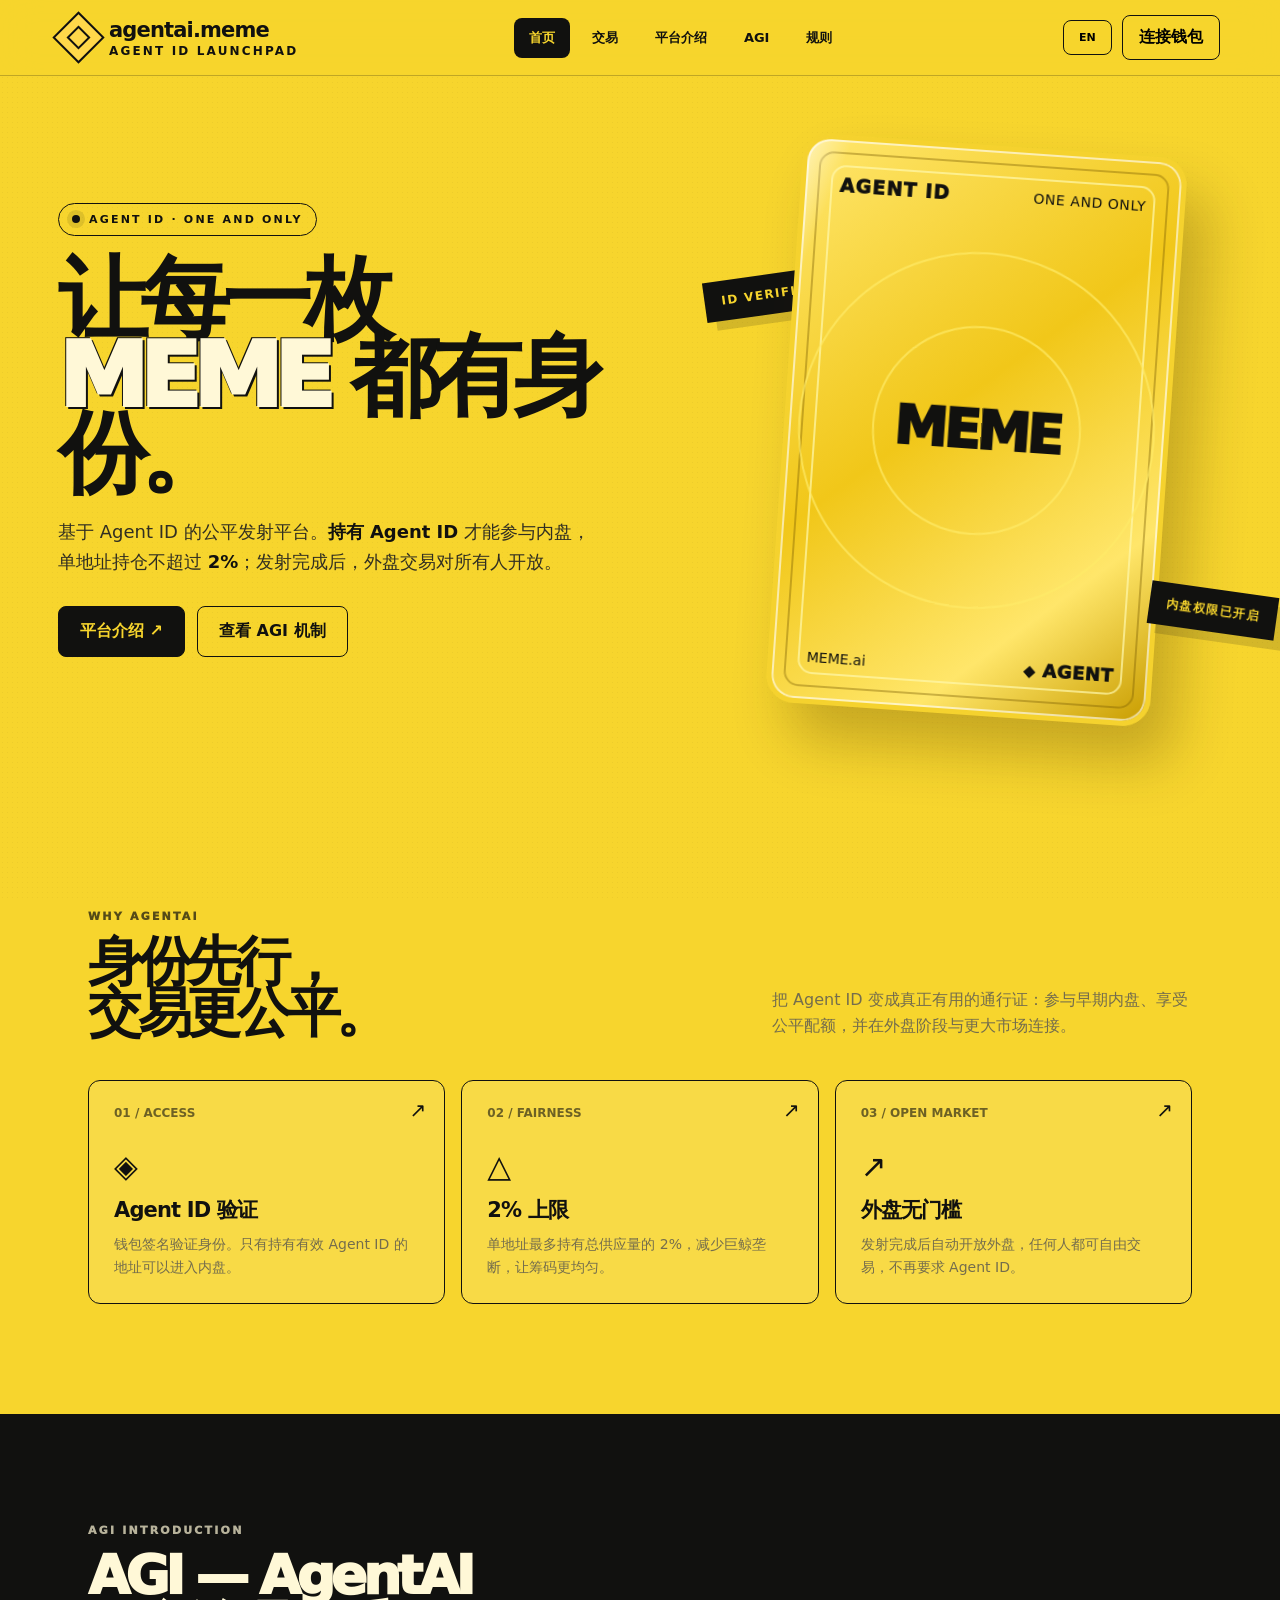
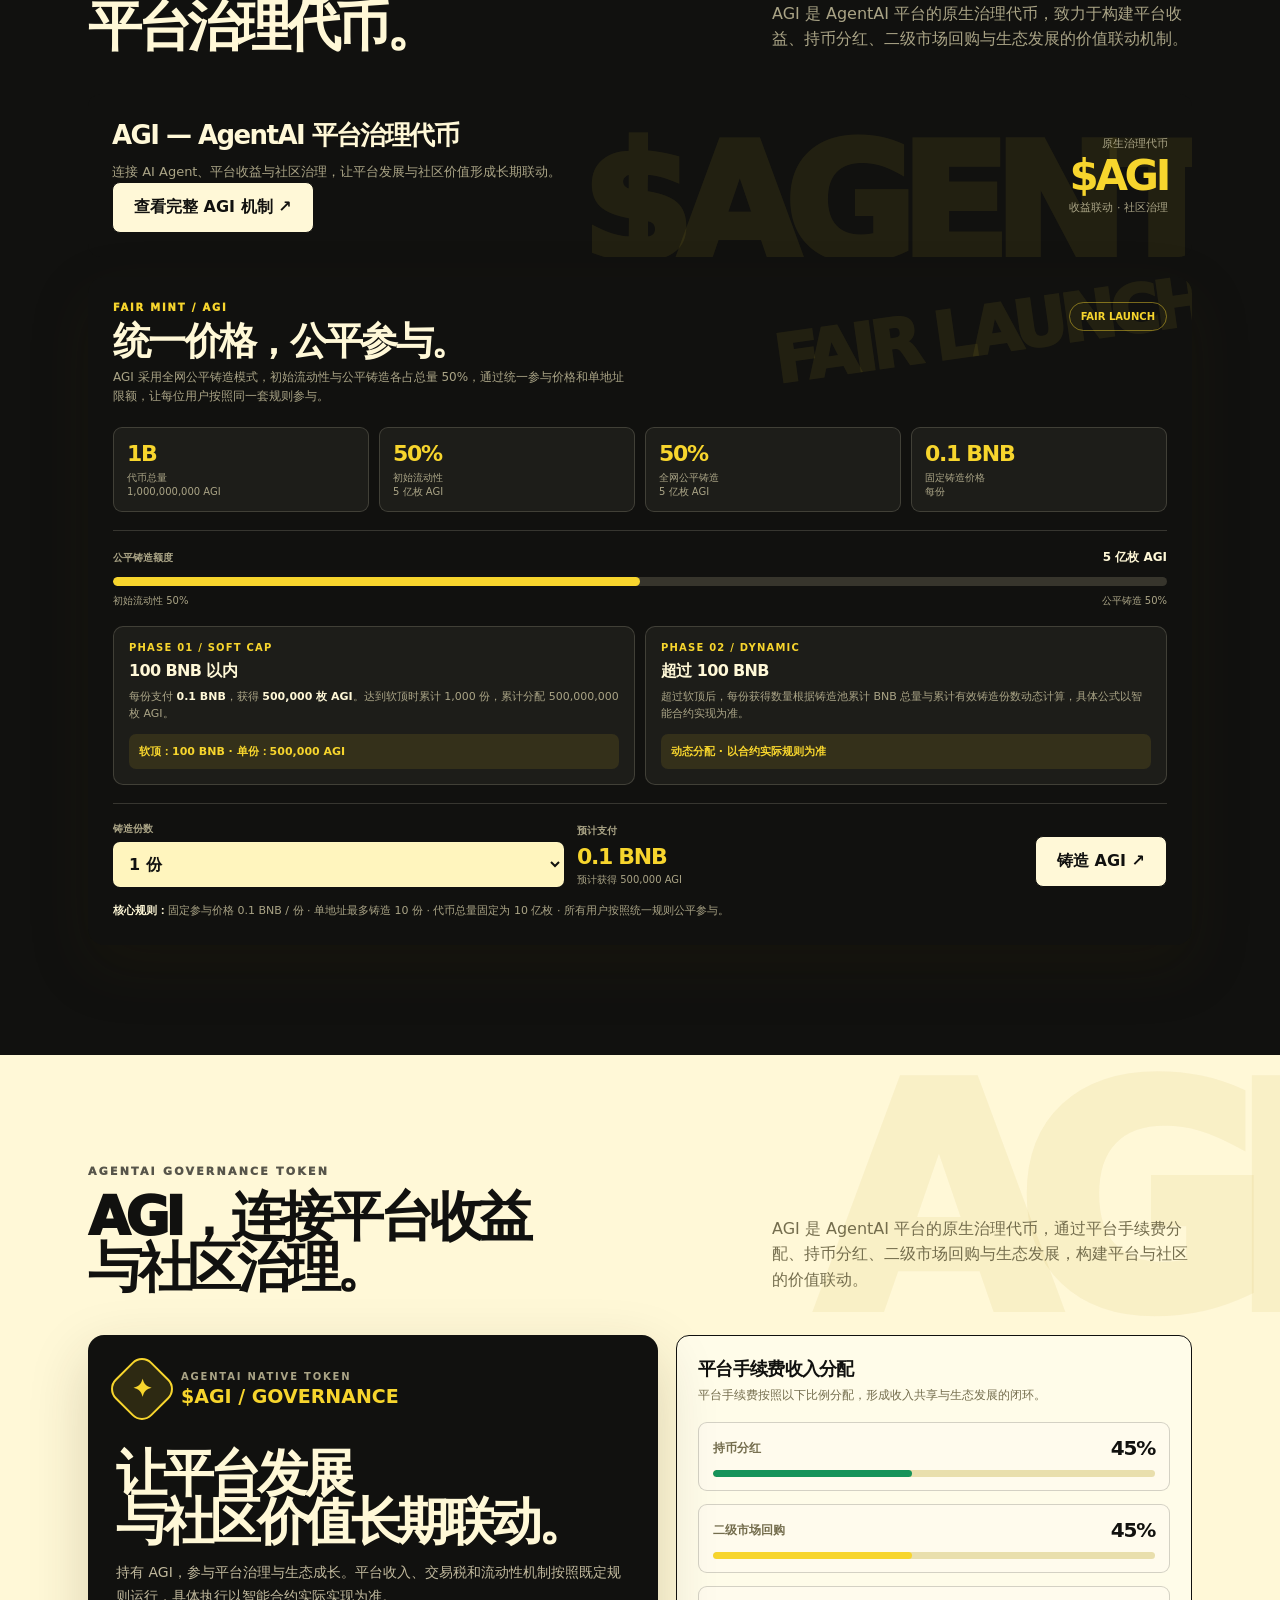
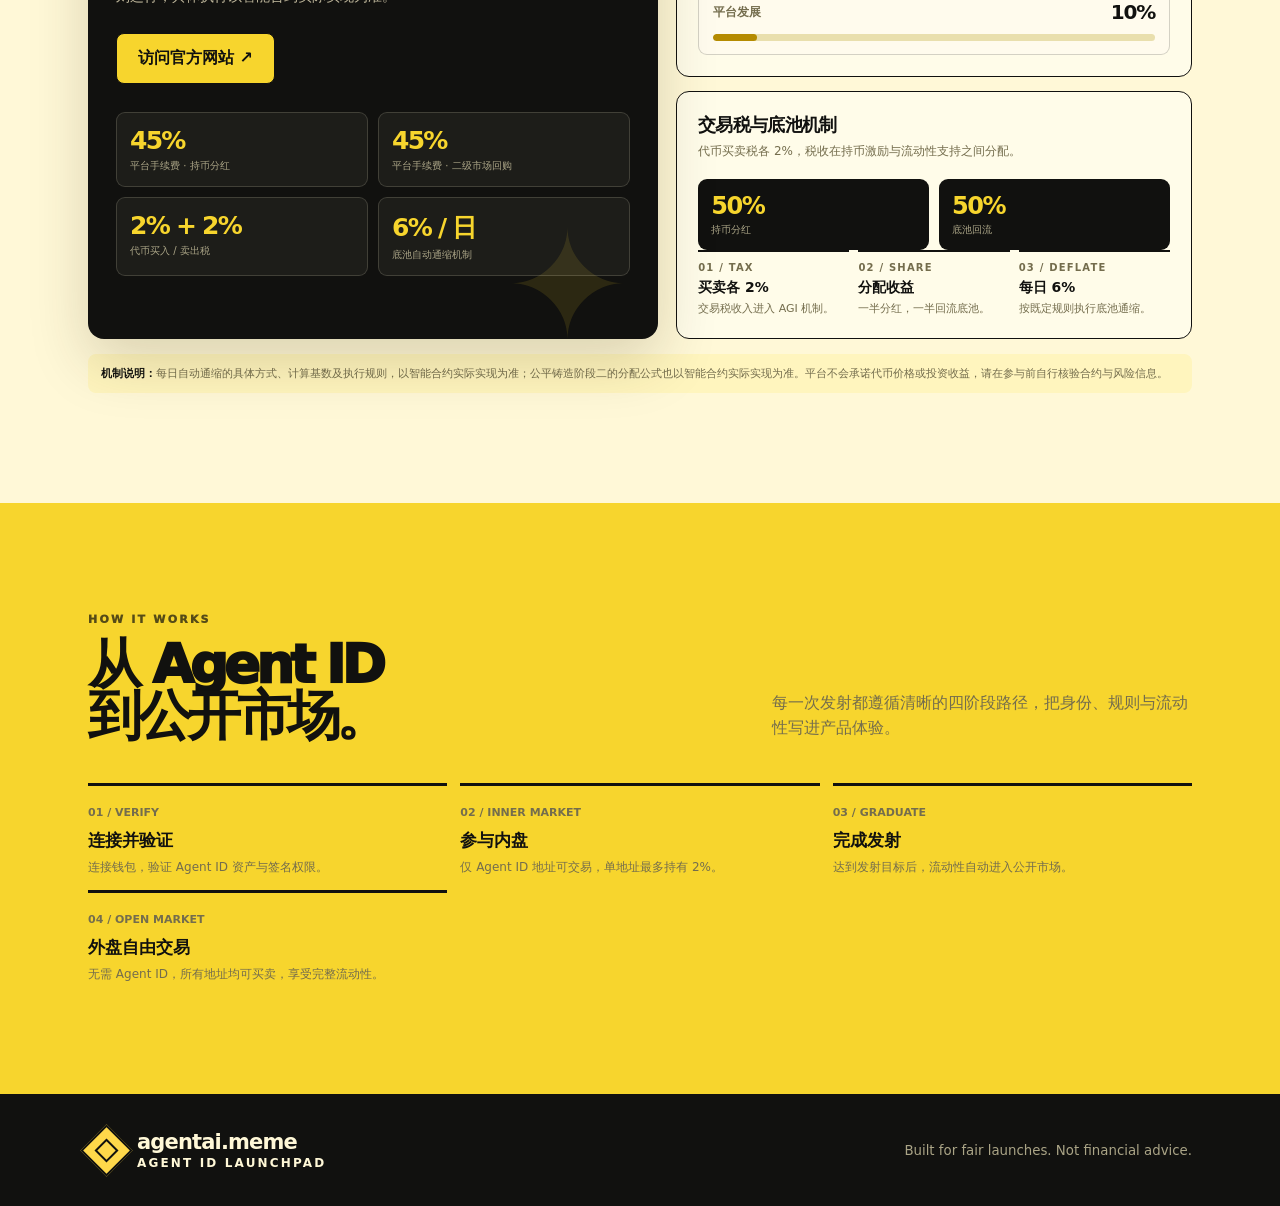
==== commit 38fde105: "增加AGI公平铸造份数选择和铸造按钮" ====
--- a/index.html
+++ b/index.html
@@ -24,7 +24,7 @@
 .footer{background:var(--ink);color:var(--paper);padding:36px 0}.footer-inner{display:flex;justify-content:space-between;align-items:center;gap:20px}.footer small{color:#aaa486}.toast{position:fixed;right:22px;bottom:22px;background:var(--ink);color:var(--yellow);padding:14px 17px;border-radius:9px;font-size:13px;font-weight:800;box-shadow:var(--shadow);transform:translateY(120px);opacity:0;transition:.3s;z-index:100}.toast.show{transform:translateY(0);opacity:1}
 .modal-back{position:fixed;inset:0;background:rgba(17,17,15,.55);display:none;place-items:center;z-index:80;padding:20px}.modal-back.show{display:grid}.modal{width:min(500px,100%);background:var(--paper);border:1px solid var(--ink);border-radius:15px;padding:24px;box-shadow:var(--shadow)}.modal-head{display:flex;justify-content:space-between;align-items:center;margin-bottom:20px}.modal h3{font-size:25px;letter-spacing:-.06em;margin:0}.close{border:0;background:transparent;font-size:25px;line-height:1}.note{padding:11px;background:#fff5be;border-radius:8px;font-size:11px;line-height:1.5;color:var(--muted);margin-bottom:14px}
 .create-layout{display:grid;grid-template-columns:minmax(0,1.15fr) minmax(300px,.85fr);gap:18px}.create-main{padding:22px}.form-section{padding-bottom:20px;margin-bottom:20px;border-bottom:1px solid var(--line)}.form-section:last-of-type{border-bottom:0;margin-bottom:0}.form-title{display:flex;align-items:center;gap:10px;font-size:14px;font-weight:950;margin-bottom:15px}.form-title span{display:grid;place-items:center;width:25px;height:25px;border-radius:7px;background:var(--ink);color:var(--yellow);font-size:11px}.form-title small{margin-left:auto;color:var(--muted);font-size:10px;font-weight:700}.asset-picker{display:grid;grid-template-columns:repeat(3,1fr);gap:8px}.asset-option{border:1px solid var(--line);border-radius:8px;padding:12px;background:#fffbed;text-align:left;transition:.2s}.asset-option:hover{border-color:var(--ink);transform:translateY(-1px)}.asset-option.active{border-color:var(--ink);background:var(--yellow);box-shadow:inset 0 0 0 1px var(--ink)}.asset-option b{display:block;font-size:14px}.asset-option span{display:block;color:var(--muted);font-size:10px;margin-top:4px}.asset-option.active span{color:var(--ink)}.link-grid{display:grid;grid-template-columns:1fr 1fr;gap:10px}.upload-box{display:flex;align-items:center;gap:12px;border:1px dashed rgba(17,17,15,.35);border-radius:8px;padding:13px;background:#fffbed}.upload-box input{width:100%;font-size:11px}.upload-box span{font-size:11px;color:var(--muted);white-space:nowrap}.preview-card{padding:22px;position:sticky;top:94px;align-self:start;background:linear-gradient(160deg,#fff8d7,#f7efbf)}.preview-head{display:flex;justify-content:space-between;align-items:center;margin-bottom:25px}.preview-head span{font-size:10px;letter-spacing:.18em;font-weight:950;color:var(--muted)}.preview-icon{width:72px;height:72px;border-radius:20px;display:grid;place-items:center;background:var(--yellow);border:1px solid var(--ink);font-size:31px;margin-bottom:15px}.preview-card h4{font-size:27px;letter-spacing:-.07em;margin:0 0 3px}.preview-symbol{font-size:12px;color:var(--muted);font-weight:800}.preview-pair{display:flex;justify-content:space-between;align-items:center;margin:23px 0 14px;padding:12px;background:#f8efbd;border-radius:8px;font-size:11px;color:var(--muted)}.preview-pair b{font-size:16px;color:var(--ink)}.preview-links{display:flex;flex-wrap:wrap;gap:6px;margin-top:13px}.preview-link{padding:6px 8px;border-radius:5px;background:var(--ink);color:var(--yellow);font-size:10px;font-weight:900}.preview-note{margin-top:18px;padding-top:16px;border-top:1px solid var(--line);font-size:11px;line-height:1.55;color:var(--muted)}
-.agi-section{background:var(--paper);position:relative;overflow:hidden}.agi-section:before{content:"AGI";position:absolute;right:-18px;top:28px;font-size:clamp(150px,24vw,310px);line-height:.8;font-weight:950;letter-spacing:-.13em;color:rgba(181,139,0,.08);pointer-events:none}.agi-section .container{position:relative;z-index:1}.agi-layout{display:grid;grid-template-columns:minmax(0,1.05fr) minmax(320px,.95fr);gap:18px;align-items:stretch}.agi-card{background:var(--ink);color:var(--paper);border-radius:16px;padding:28px;min-height:100%;position:relative;overflow:hidden;box-shadow:var(--shadow)}.agi-card:after{content:"✦";position:absolute;right:28px;bottom:-22px;color:rgba(247,213,45,.12);font-size:150px;line-height:1}.agi-card-top{display:flex;align-items:center;gap:13px;position:relative;z-index:1}.agi-mark{width:52px;height:52px;display:grid;place-items:center;border:2px solid var(--yellow);border-radius:14px;transform:rotate(45deg);background:rgba(247,213,45,.12);font-size:24px;font-weight:950;color:var(--yellow)}.agi-mark span{transform:rotate(-45deg)}.agi-card-top small{display:block;color:#aaa486;font-size:10px;letter-spacing:.18em;font-weight:900}.agi-card-top strong{display:block;color:var(--yellow);font-size:19px;margin-top:3px}.agi-card h3{font-size:clamp(30px,4vw,52px);line-height:.95;letter-spacing:-.08em;margin:34px 0 15px;position:relative;z-index:1}.agi-card p{color:#c1b99d;font-size:14px;line-height:1.7;max-width:530px;position:relative;z-index:1;margin:0}.agi-card .btn{margin-top:24px;position:relative;z-index:1}.agi-card .btn.light{background:var(--yellow);color:var(--ink)}.agi-stat-grid{display:grid;grid-template-columns:1fr 1fr;gap:10px;margin-top:28px;position:relative;z-index:1}.agi-stat{border:1px solid rgba(255,248,215,.16);border-radius:9px;padding:13px;background:rgba(255,248,215,.05)}.agi-stat strong{display:block;color:var(--yellow);font-size:25px;letter-spacing:-.07em}.agi-stat span{display:block;color:#aaa486;font-size:10px;margin-top:4px}.agi-data{display:grid;gap:14px}.agi-panel{border:1px solid var(--ink);border-radius:13px;padding:21px;background:rgba(255,255,255,.45)}.agi-panel h3{margin:0 0 5px;font-size:18px;letter-spacing:-.04em}.agi-panel>p{margin:0 0 18px;color:var(--muted);font-size:12px;line-height:1.55}.agi-allocation{display:grid;gap:13px}.agi-allocation-card{padding:13px 14px;border-radius:9px;background:#fffbed;border:1px solid var(--line)}.agi-allocation-meta{display:flex;justify-content:space-between;gap:12px;align-items:center;font-size:12px;font-weight:900}.agi-allocation-meta strong{font-size:20px;letter-spacing:-.06em}.agi-allocation-meta span{color:var(--muted)}.agi-allocation-bar{height:7px;background:#e9dfad;border-radius:9px;overflow:hidden;margin-top:10px}.agi-allocation-bar i{display:block;height:100%;border-radius:inherit;background:var(--ink)}.agi-allocation-card:nth-child(1) .agi-allocation-bar i{width:45%;background:var(--green)}.agi-allocation-card:nth-child(2) .agi-allocation-bar i{width:45%;background:var(--yellow)}.agi-allocation-card:nth-child(3) .agi-allocation-bar i{width:10%;background:var(--gold)}.agi-flow{display:grid;grid-template-columns:repeat(3,1fr);gap:9px}.agi-flow-step{border-top:2px solid var(--ink);padding-top:10px}.agi-flow-step b{display:block;color:var(--muted);font-size:10px;letter-spacing:.12em}.agi-flow-step strong{display:block;font-size:14px;margin-top:6px}.agi-flow-step span{display:block;color:var(--muted);font-size:11px;line-height:1.45;margin-top:4px}.agi-tax{display:grid;grid-template-columns:1fr 1fr;gap:10px}.agi-tax-card{border-radius:9px;padding:13px;background:var(--ink);color:var(--paper)}.agi-tax-card strong{display:block;color:var(--yellow);font-size:24px;letter-spacing:-.06em}.agi-tax-card span{display:block;color:#aaa486;font-size:10px;margin-top:3px}.agi-note{margin-top:15px;padding:11px 13px;border-radius:8px;background:#fff5be;color:var(--muted);font-size:11px;line-height:1.55}.agi-note b{color:var(--ink)}.agi-mint{margin-top:18px;background:var(--ink);color:var(--paper);border-radius:16px;padding:25px;position:relative;overflow:hidden;box-shadow:var(--shadow)}.agi-mint:after{content:"FAIR LAUNCH";position:absolute;right:-12px;top:16px;color:rgba(247,213,45,.08);font-size:66px;font-weight:950;letter-spacing:-.08em;transform:rotate(-8deg);pointer-events:none}.agi-mint-head{display:flex;justify-content:space-between;align-items:flex-start;gap:18px;position:relative;z-index:1}.agi-mint-kicker{color:var(--yellow);font-size:10px;letter-spacing:.18em;font-weight:950}.agi-mint h3{font-size:clamp(25px,3vw,38px);line-height:1;letter-spacing:-.07em;margin:9px 0 8px}.agi-mint-head p{color:#aaa486;font-size:12px;line-height:1.55;max-width:520px;margin:0}.agi-mint-badge{flex:0 0 auto;border:1px solid rgba(247,213,45,.45);color:var(--yellow);border-radius:100px;padding:8px 11px;font-size:10px;font-weight:900;white-space:nowrap}.agi-mint-grid{display:grid;grid-template-columns:repeat(4,1fr);gap:10px;margin-top:22px;position:relative;z-index:1}.agi-mint-metric{border:1px solid rgba(255,248,215,.16);border-radius:9px;padding:13px;background:rgba(255,248,215,.05)}.agi-mint-metric strong{display:block;color:var(--yellow);font-size:22px;letter-spacing:-.06em}.agi-mint-metric span{display:block;color:#aaa486;font-size:10px;line-height:1.35;margin-top:5px}.agi-mint-stage{margin-top:18px;padding-top:18px;border-top:1px solid rgba(255,248,215,.16);position:relative;z-index:1}.agi-mint-stage-head{display:flex;justify-content:space-between;gap:12px;align-items:baseline;font-size:12px;font-weight:900}.agi-mint-stage-head span{color:#aaa486;font-size:10px;font-weight:700}.agi-mint-track{height:9px;background:#37352c;border-radius:10px;overflow:hidden;margin:11px 0 8px}.agi-mint-track i{display:block;width:50%;height:100%;background:var(--yellow);border-radius:inherit}.agi-mint-track-line{display:flex;justify-content:space-between;color:#aaa486;font-size:10px}.agi-mint-rules{display:grid;grid-template-columns:1fr 1fr;gap:10px;margin-top:18px;position:relative;z-index:1}.agi-mint-rule{border:1px solid rgba(255,248,215,.16);border-radius:10px;padding:15px;background:rgba(255,248,215,.05)}.agi-mint-rule b{display:block;color:var(--yellow);font-size:10px;letter-spacing:.12em}.agi-mint-rule h4{margin:8px 0 6px;font-size:16px;letter-spacing:-.04em}.agi-mint-rule p{margin:0;color:#aaa486;font-size:11px;line-height:1.55}.agi-mint-rule strong{color:var(--paper)}.agi-mint-formula{margin-top:12px;padding:10px;border-radius:7px;background:rgba(247,213,45,.1);color:var(--yellow);font-size:11px;font-weight:900}.agi-mint-foot{margin-top:15px;color:#aaa486;font-size:11px;line-height:1.55;position:relative;z-index:1}.agi-mint-foot b{color:var(--paper)}
+.agi-section{background:var(--paper);position:relative;overflow:hidden}.agi-section:before{content:"AGI";position:absolute;right:-18px;top:28px;font-size:clamp(150px,24vw,310px);line-height:.8;font-weight:950;letter-spacing:-.13em;color:rgba(181,139,0,.08);pointer-events:none}.agi-section .container{position:relative;z-index:1}.agi-layout{display:grid;grid-template-columns:minmax(0,1.05fr) minmax(320px,.95fr);gap:18px;align-items:stretch}.agi-card{background:var(--ink);color:var(--paper);border-radius:16px;padding:28px;min-height:100%;position:relative;overflow:hidden;box-shadow:var(--shadow)}.agi-card:after{content:"✦";position:absolute;right:28px;bottom:-22px;color:rgba(247,213,45,.12);font-size:150px;line-height:1}.agi-card-top{display:flex;align-items:center;gap:13px;position:relative;z-index:1}.agi-mark{width:52px;height:52px;display:grid;place-items:center;border:2px solid var(--yellow);border-radius:14px;transform:rotate(45deg);background:rgba(247,213,45,.12);font-size:24px;font-weight:950;color:var(--yellow)}.agi-mark span{transform:rotate(-45deg)}.agi-card-top small{display:block;color:#aaa486;font-size:10px;letter-spacing:.18em;font-weight:900}.agi-card-top strong{display:block;color:var(--yellow);font-size:19px;margin-top:3px}.agi-card h3{font-size:clamp(30px,4vw,52px);line-height:.95;letter-spacing:-.08em;margin:34px 0 15px;position:relative;z-index:1}.agi-card p{color:#c1b99d;font-size:14px;line-height:1.7;max-width:530px;position:relative;z-index:1;margin:0}.agi-card .btn{margin-top:24px;position:relative;z-index:1}.agi-card .btn.light{background:var(--yellow);color:var(--ink)}.agi-stat-grid{display:grid;grid-template-columns:1fr 1fr;gap:10px;margin-top:28px;position:relative;z-index:1}.agi-stat{border:1px solid rgba(255,248,215,.16);border-radius:9px;padding:13px;background:rgba(255,248,215,.05)}.agi-stat strong{display:block;color:var(--yellow);font-size:25px;letter-spacing:-.07em}.agi-stat span{display:block;color:#aaa486;font-size:10px;margin-top:4px}.agi-data{display:grid;gap:14px}.agi-panel{border:1px solid var(--ink);border-radius:13px;padding:21px;background:rgba(255,255,255,.45)}.agi-panel h3{margin:0 0 5px;font-size:18px;letter-spacing:-.04em}.agi-panel>p{margin:0 0 18px;color:var(--muted);font-size:12px;line-height:1.55}.agi-allocation{display:grid;gap:13px}.agi-allocation-card{padding:13px 14px;border-radius:9px;background:#fffbed;border:1px solid var(--line)}.agi-allocation-meta{display:flex;justify-content:space-between;gap:12px;align-items:center;font-size:12px;font-weight:900}.agi-allocation-meta strong{font-size:20px;letter-spacing:-.06em}.agi-allocation-meta span{color:var(--muted)}.agi-allocation-bar{height:7px;background:#e9dfad;border-radius:9px;overflow:hidden;margin-top:10px}.agi-allocation-bar i{display:block;height:100%;border-radius:inherit;background:var(--ink)}.agi-allocation-card:nth-child(1) .agi-allocation-bar i{width:45%;background:var(--green)}.agi-allocation-card:nth-child(2) .agi-allocation-bar i{width:45%;background:var(--yellow)}.agi-allocation-card:nth-child(3) .agi-allocation-bar i{width:10%;background:var(--gold)}.agi-flow{display:grid;grid-template-columns:repeat(3,1fr);gap:9px}.agi-flow-step{border-top:2px solid var(--ink);padding-top:10px}.agi-flow-step b{display:block;color:var(--muted);font-size:10px;letter-spacing:.12em}.agi-flow-step strong{display:block;font-size:14px;margin-top:6px}.agi-flow-step span{display:block;color:var(--muted);font-size:11px;line-height:1.45;margin-top:4px}.agi-tax{display:grid;grid-template-columns:1fr 1fr;gap:10px}.agi-tax-card{border-radius:9px;padding:13px;background:var(--ink);color:var(--paper)}.agi-tax-card strong{display:block;color:var(--yellow);font-size:24px;letter-spacing:-.06em}.agi-tax-card span{display:block;color:#aaa486;font-size:10px;margin-top:3px}.agi-note{margin-top:15px;padding:11px 13px;border-radius:8px;background:#fff5be;color:var(--muted);font-size:11px;line-height:1.55}.agi-note b{color:var(--ink)}.agi-mint{margin-top:18px;background:var(--ink);color:var(--paper);border-radius:16px;padding:25px;position:relative;overflow:hidden;box-shadow:var(--shadow)}.agi-mint:after{content:"FAIR LAUNCH";position:absolute;right:-12px;top:16px;color:rgba(247,213,45,.08);font-size:66px;font-weight:950;letter-spacing:-.08em;transform:rotate(-8deg);pointer-events:none}.agi-mint-head{display:flex;justify-content:space-between;align-items:flex-start;gap:18px;position:relative;z-index:1}.agi-mint-kicker{color:var(--yellow);font-size:10px;letter-spacing:.18em;font-weight:950}.agi-mint h3{font-size:clamp(25px,3vw,38px);line-height:1;letter-spacing:-.07em;margin:9px 0 8px}.agi-mint-head p{color:#aaa486;font-size:12px;line-height:1.55;max-width:520px;margin:0}.agi-mint-badge{flex:0 0 auto;border:1px solid rgba(247,213,45,.45);color:var(--yellow);border-radius:100px;padding:8px 11px;font-size:10px;font-weight:900;white-space:nowrap}.agi-mint-grid{display:grid;grid-template-columns:repeat(4,1fr);gap:10px;margin-top:22px;position:relative;z-index:1}.agi-mint-metric{border:1px solid rgba(255,248,215,.16);border-radius:9px;padding:13px;background:rgba(255,248,215,.05)}.agi-mint-metric strong{display:block;color:var(--yellow);font-size:22px;letter-spacing:-.06em}.agi-mint-metric span{display:block;color:#aaa486;font-size:10px;line-height:1.35;margin-top:5px}.agi-mint-stage{margin-top:18px;padding-top:18px;border-top:1px solid rgba(255,248,215,.16);position:relative;z-index:1}.agi-mint-stage-head{display:flex;justify-content:space-between;gap:12px;align-items:baseline;font-size:12px;font-weight:900}.agi-mint-stage-head span{color:#aaa486;font-size:10px;font-weight:700}.agi-mint-track{height:9px;background:#37352c;border-radius:10px;overflow:hidden;margin:11px 0 8px}.agi-mint-track i{display:block;width:50%;height:100%;background:var(--yellow);border-radius:inherit}.agi-mint-track-line{display:flex;justify-content:space-between;color:#aaa486;font-size:10px}.agi-mint-rules{display:grid;grid-template-columns:1fr 1fr;gap:10px;margin-top:18px;position:relative;z-index:1}.agi-mint-rule{border:1px solid rgba(255,248,215,.16);border-radius:10px;padding:15px;background:rgba(255,248,215,.05)}.agi-mint-rule b{display:block;color:var(--yellow);font-size:10px;letter-spacing:.12em}.agi-mint-rule h4{margin:8px 0 6px;font-size:16px;letter-spacing:-.04em}.agi-mint-rule p{margin:0;color:#aaa486;font-size:11px;line-height:1.55}.agi-mint-rule strong{color:var(--paper)}.agi-mint-formula{margin-top:12px;padding:10px;border-radius:7px;background:rgba(247,213,45,.1);color:var(--yellow);font-size:11px;font-weight:900}.agi-mint-foot{margin-top:15px;color:#aaa486;font-size:11px;line-height:1.55;position:relative;z-index:1}.agi-mint-foot b{color:var(--paper)}.mint-actions{display:grid;grid-template-columns:1fr 1fr auto;gap:10px;align-items:end;margin-top:18px;padding-top:18px;border-top:1px solid rgba(255,248,215,.16);position:relative;z-index:1}.mint-amount label,.mint-estimate span{display:block;color:#aaa486;font-size:10px;font-weight:800;margin-bottom:6px}.mint-amount select{width:100%;border:1px solid rgba(255,248,215,.2);border-radius:7px;background:#fff5be;color:var(--ink);padding:11px;font-weight:900;outline:none}.mint-estimate{padding:0 3px}.mint-estimate strong{display:block;color:var(--yellow);font-size:22px;letter-spacing:-.06em}.mint-estimate small{display:block;color:#aaa486;font-size:10px;margin-top:4px}.mint-actions .btn{margin-top:0;white-space:nowrap}@media(max-width:680px){.mint-actions{grid-template-columns:1fr 1fr}.mint-actions .btn{grid-column:1/-1;width:100%}}
 @media(max-width:980px){.create-layout{grid-template-columns:1fr}.preview-card{position:static}.agi-layout{grid-template-columns:1fr}}
 @media(max-width:680px){.link-grid{grid-template-columns:1fr}.asset-picker{grid-template-columns:1fr 1fr}.create-main{padding:16px}}
 
@@ -46,7 +46,7 @@
 <div class="app-view active" id="subscribe"><div class="dash-head"><div><div class="kicker">PLATFORM TOKEN / $AGENT</div><h3>平台币认购</h3><p>用 $AGENT 支付创建费用、获得治理权并解锁高级发射参数。</p></div><span class="status">认购进行中</span></div><div class="token-banner"><div><h3>早期认购窗口</h3><p>本轮额度将按认购比例分配。认购结束后，代币按线性释放计划发放。</p><div class="progress"><i></i></div><div class="progress-line"><span>已认购 72%</span><span>剩余 9d 18h</span></div></div><div class="token-price"><span>认购价格</span><strong>0.008 BNB</strong><span>1 $AGENT = 0.008 BNB</span></div></div><div class="split"><div class="panel"><h4>认购数量</h4><div class="field"><label>支付数量 / BNB</label><div class="amount"><input id="subBnb" type="number" value="0.5" min="0.01" step="0.01"><select><option>BNB</option></select></div></div><div class="hint" id="subEstimate">预计获得 62.50 $AGENT</div><div class="actions"><button class="btn full" id="subscribeBtn">确认认购</button></div></div><div class="panel"><h4>认购数据</h4><div class="alloc"><div><span class="hint">本轮额度</span><strong>2.5M</strong><span class="hint">$AGENT</span></div><div><span class="hint">已参与地址</span><strong>4,286</strong><span class="hint">个</span></div></div><hr style="border:0;border-top:1px solid var(--line);margin:20px 0"><div class="hint">认购需连接钱包。请确认智能合约地址和网络后再提交交易。</div></div></div></div>
 <div class="app-view" id="create"><div class="dash-head"><div><div class="kicker">NO-CODE TOKEN FACTORY</div><h3>创建发射项目</h3><p>配置代币、底池与媒体信息，Agent ID 社区优先进入内盘。</p></div><span class="status">内盘规则已启用</span></div><div class="create-layout"><div class="panel create-main"><div class="form-section"><div class="form-title"><span>01</span>项目基础信息<small>PROJECT IDENTITY</small></div><div class="form-row"><div class="field"><label>项目名称</label><input id="tokenName" placeholder="例如：MEME Dog"></div><div class="field"><label>代币符号</label><input id="tokenSymbol" placeholder="例如：HDOG" maxlength="8"></div></div><div class="field"><label>项目简介</label><textarea id="tokenDesc" placeholder="一句话介绍你的 MEME 项目，最多 160 个字符" maxlength="160"></textarea></div><div class="form-row"><div class="field"><label>总供应量</label><input id="tokenSupply" type="number" value="1000000000" min="1"></div><div class="field"><label>代币精度</label><select id="tokenDecimals"><option value="18">18 位（推荐）</option><option value="9">9 位</option><option value="6">6 位</option></select></div></div></div><div class="form-section"><div class="form-title"><span>02</span>底池与初始交易<small>LIQUIDITY SETUP</small></div><div class="field"><label>底池资产</label><input type="hidden" id="baseAsset" value="BNB"><div class="asset-picker"><button type="button" class="asset-option active" data-asset="BNB"><b>BNB</b><span>BNB Chain 原生资产</span></button><button type="button" class="asset-option" data-asset="USDT"><b>USDT</b><span>稳定币底池</span></button><button type="button" class="asset-option" data-asset="BNCB"><b>BNCB</b><span>生态资产底池</span></button></div></div><div class="form-row"><div class="field"><label>初始价格 / <span id="priceAssetLabel">BNB</span></label><input id="initialPrice" type="number" value="0.000001" step="0.000001"></div><div class="field"><label>初始流动性 / <span id="liquidityAssetLabel">BNB</span></label><input id="liquidityAmount" type="number" value="5" min="0.1" step="0.1"></div></div><div class="hint">发射完成后，底池将按所选资产注入并自动锁定。请根据目标筹资规模配置初始流动性。</div></div><div class="form-section"><div class="form-title"><span>03</span>项目媒体与社交<small>MEDIA LINKS</small></div><div class="field"><label>项目 Logo 图片链接</label><input id="tokenLogoUrl" type="url" placeholder="https://.../logo.png"></div><div class="link-grid"><div class="field"><label>官网 Website</label><input id="websiteLink" type="url" placeholder="https://yourproject.com"></div><div class="field"><label>X / Twitter</label><input id="xLink" type="url" placeholder="https://x.com/yourproject"></div><div class="field"><label>Telegram</label><input id="telegramLink" type="url" placeholder="https://t.me/yourgroup"></div><div class="field"><label>Discord</label><input id="discordLink" type="url" placeholder="https://discord.gg/..."></div><div class="field"><label>白皮书 / Docs</label><input id="whitepaperLink" type="url" placeholder="https://docs.../"></div><div class="field"><label>项目视频 / 媒体</label><input id="mediaLink" type="url" placeholder="YouTube、视频或媒体报道链接"></div></div><div class="upload-box"><span>上传 Logo</span><input id="tokenLogo" type="file" accept="image/png,image/jpeg,image/webp"><span id="logoFileName">未选择文件</span></div></div><div class="form-section"><div class="form-title"><span>04</span>发射与安全规则<small>LAUNCH RULES</small></div><div class="form-row"><div class="field"><label>内盘模式</label><select><option>Agent ID 专属内盘</option><option>仅外盘开放</option></select></div><div class="field"><label>单地址持仓上限</label><select><option>2%（平台默认）</option><option>1%</option><option>5%</option></select></div></div><label class="checkbox"><input type="checkbox" id="lockCheck" checked> 发射完成后自动锁定底池流动性。</label><label class="checkbox"><input type="checkbox" id="riskCheck"> 我确认已阅读发射规则，并承担项目创建与运营责任。</label></div><button class="btn full" id="createBtn" type="button">创建并进入审核 ↗</button></div><aside class="panel preview-card"><div class="preview-head"><span>LIVE PREVIEW</span><span class="status">内盘规则已启用</span></div><div class="preview-icon" id="previewIcon">◈</div><h4 id="previewName">MEME DOG</h4><div class="preview-symbol" id="previewSymbol">$HDOG</div><div class="preview-pair"><span>底池交易对</span><b id="previewBase">BNB / HDOG</b></div><div class="mini-grid" style="grid-template-columns:1fr 1fr"><div class="mini-stat"><span>总供应量</span><strong id="previewSupply">1B</strong></div><div class="mini-stat"><span>初始价格</span><strong id="previewPrice">0.000001</strong></div><div class="mini-stat"><span>内盘权限</span><strong>开启</strong></div><div class="mini-stat"><span>单地址上限</span><strong>2%</strong></div></div><div class="preview-links" id="previewLinks"><span class="preview-link">Agent ID</span><span class="preview-link">流动性锁定</span></div><div class="preview-note">平台不会承诺代币价格或收益。上线前请完成合约审计、风险披露与社区信息确认。</div></aside></div></div><div class="app-view" id="trade"><div class="dash-head"><div><div class="kicker">AGENT ID MARKET</div><h3>交易终端</h3><p>内盘仅限 Agent ID；外盘对所有地址开放。</p></div><span class="status" id="tradeStatus">未连接钱包</span></div><div class="trade-layout"><div class="panel"><div class="trade-top"><div class="pair"><div class="coin-avatar">🐕</div><div><h4>MEME Dog / BNB</h4><small>$HDOG · 内盘交易</small></div></div><div><div class="price">0.0000428</div><div class="up">+18.42% 24H</div></div></div><div class="chart"><div class="chart-grid"></div><svg viewBox="0 0 800 250" preserveAspectRatio="none"><defs><linearGradient id="fill" x1="0" x2="0" y1="0" y2="1"><stop stop-color="#f7d52d" stop-opacity=".5"/><stop offset="1" stop-color="#f7d52d" stop-opacity="0"/></linearGradient></defs><path d="M0 212 C48 206 70 185 105 195 S155 178 184 190 S220 142 255 154 S305 132 340 150 S380 104 416 127 S460 115 494 130 S528 79 560 93 S610 68 645 82 S688 45 730 61 S772 28 800 34 V250 H0Z" fill="url(#fill)"/><path d="M0 212 C48 206 70 185 105 195 S155 178 184 190 S220 142 255 154 S305 132 340 150 S380 104 416 127 S460 115 494 130 S528 79 560 93 S610 68 645 82 S688 45 730 61 S772 28 800 34" fill="none" stroke="#11110f" stroke-width="3"/></svg></div><div class="trade-controls"><button class="on" data-side="buy">买入</button><button class="sell" data-side="sell">卖出</button></div><div class="field"><label>数量 / HDOG</label><div class="amount"><input id="tradeAmount" type="number" value="100000" min="0"><select><option>HDOG</option></select></div></div><div class="hint" style="display:flex;justify-content:space-between"><span>预计支付</span><b id="tradeCost">4.28 BNB</b></div><div class="actions"><button class="btn full" id="tradeBtn">连接钱包后交易</button></div></div><div><div class="panel swap-box"><h4>兑换</h4><div class="balance"><span>支付</span><span>余额 3.28 BNB</span></div><div class="amount"><input value="0.0428"><select><option>BNB</option></select></div><div class="arrow">↓</div><div class="balance"><span>获得</span><span>持仓 860,000 HDOG</span></div><div class="amount"><input value="1000" id="swapOut"><select><option>HDOG</option></select></div><button class="btn full" id="swapBtn">连接钱包</button></div><div class="panel"><h4>订单簿 · HDOG / BNB</h4><div class="orderbook"><div class="book"><h5>卖单 / ASK</h5><div class="book-row ask"><span>0.0000431</span><b>62.8K</b></div><div class="book-row ask"><span>0.0000430</span><b>41.2K</b></div><div class="book-row ask"><span>0.0000429</span><b>88.4K</b></div></div><div class="book"><h5>买单 / BID</h5><div class="book-row bid"><span>0.0000427</span><b>34.6K</b></div><div class="book-row bid"><span>0.0000426</span><b>105K</b></div><div class="book-row bid"><span>0.0000425</span><b>76.2K</b></div></div></div></div></div></div></div></div></div></div></section>
 
-<section class="section agi-section" id="agi"><div class="container"><div class="section-head"><div><div class="kicker">AGENTAI GOVERNANCE TOKEN</div><h2>AGI，连接平台收益<br>与社区治理。</h2></div><p>AGI 是 AgentAI 平台的原生治理代币，通过平台手续费分配、持币分红、二级市场回购与生态发展，构建平台与社区的价值联动。</p></div><div class="agi-layout"><article class="agi-card"><div class="agi-card-top"><div class="agi-mark"><span>✦</span></div><div><small>AGENTAI NATIVE TOKEN</small><strong>$AGI / GOVERNANCE</strong></div></div><h3>让平台发展<br>与社区价值长期联动。</h3><p>持有 AGI，参与平台治理与生态成长。平台收入、交易税和流动性机制按照既定规则运行，具体执行以智能合约实际实现为准。</p><a class="btn light" href="https://agentai.meme/" target="_blank" rel="noopener">访问官方网站 ↗</a><div class="agi-stat-grid"><div class="agi-stat"><strong>45%</strong><span>平台手续费 · 持币分红</span></div><div class="agi-stat"><strong>45%</strong><span>平台手续费 · 二级市场回购</span></div><div class="agi-stat"><strong>2% + 2%</strong><span>代币买入 / 卖出税</span></div><div class="agi-stat"><strong>6% / 日</strong><span>底池自动通缩机制</span></div></div></article><div class="agi-data"><div class="agi-panel"><h3>平台手续费收入分配</h3><p>平台手续费按照以下比例分配，形成收入共享与生态发展的闭环。</p><div class="agi-allocation"><div class="agi-allocation-card"><div class="agi-allocation-meta"><span>持币分红</span><strong>45%</strong></div><div class="agi-allocation-bar"><i></i></div></div><div class="agi-allocation-card"><div class="agi-allocation-meta"><span>二级市场回购</span><strong>45%</strong></div><div class="agi-allocation-bar"><i></i></div></div><div class="agi-allocation-card"><div class="agi-allocation-meta"><span>平台发展</span><strong>10%</strong></div><div class="agi-allocation-bar"><i></i></div></div></div></div><div class="agi-panel"><h3>交易税与底池机制</h3><p>代币买卖税各 2%，税收在持币激励与流动性支持之间分配。</p><div class="agi-tax"><div class="agi-tax-card"><strong>50%</strong><span>持币分红</span></div><div class="agi-tax-card"><strong>50%</strong><span>底池回流</span></div></div><div class="agi-flow"><div class="agi-flow-step"><b>01 / TAX</b><strong>买卖各 2%</strong><span>交易税收入进入 AGI 机制。</span></div><div class="agi-flow-step"><b>02 / SHARE</b><strong>分配收益</strong><span>一半分红，一半回流底池。</span></div><div class="agi-flow-step"><b>03 / DEFLATE</b><strong>每日 6%</strong><span>按既定规则执行底池通缩。</span></div></div></div></div></div><div class="agi-mint"><div class="agi-mint-head"><div><div class="agi-mint-kicker">FAIR MINT / AGI</div><h3>统一价格，公平参与。</h3><p>AGI 采用全网公平铸造模式，初始流动性与公平铸造各占总量 50%，通过统一参与价格和单地址限额，让每位用户按照同一套规则参与。</p></div><span class="agi-mint-badge">FAIR LAUNCH</span></div><div class="agi-mint-grid"><div class="agi-mint-metric"><strong>1B</strong><span>代币总量<br>1,000,000,000 AGI</span></div><div class="agi-mint-metric"><strong>50%</strong><span>初始流动性<br>5 亿枚 AGI</span></div><div class="agi-mint-metric"><strong>50%</strong><span>全网公平铸造<br>5 亿枚 AGI</span></div><div class="agi-mint-metric"><strong>0.1 BNB</strong><span>固定铸造价格<br>每份</span></div></div><div class="agi-mint-stage"><div class="agi-mint-stage-head"><span>公平铸造额度</span><strong>5 亿枚 AGI</strong></div><div class="agi-mint-track"><i></i></div><div class="agi-mint-track-line"><span>初始流动性 50%</span><span>公平铸造 50%</span></div></div><div class="agi-mint-rules"><div class="agi-mint-rule"><b>PHASE 01 / SOFT CAP</b><h4>100 BNB 以内</h4><p>每份支付 <strong>0.1 BNB</strong>，获得 <strong>500,000 枚 AGI</strong>。达到软顶时累计 1,000 份，累计分配 500,000,000 枚 AGI。</p><div class="agi-mint-formula">软顶：100 BNB · 单份：500,000 AGI</div></div><div class="agi-mint-rule"><b>PHASE 02 / DYNAMIC</b><h4>超过 100 BNB</h4><p>超过软顶后，每份获得数量根据铸造池累计 BNB 总量与累计有效铸造份数动态计算，具体公式以智能合约实现为准。</p><div class="agi-mint-formula">动态分配 · 以合约实际规则为准</div></div></div><div class="agi-mint-foot"><b>核心规则：</b>固定参与价格 0.1 BNB / 份 · 单地址最多铸造 10 份 · 代币总量固定为 10 亿枚 · 所有用户按照统一规则公平参与。</div></div><div class="agi-note"><b>机制说明：</b>每日自动通缩的具体方式、计算基数及执行规则，以智能合约实际实现为准；公平铸造阶段二的分配公式也以智能合约实际实现为准。平台不会承诺代币价格或投资收益，请在参与前自行核验合约与风险信息。</div></div></section>
+<section class="section agi-section" id="agi"><div class="container"><div class="section-head"><div><div class="kicker">AGENTAI GOVERNANCE TOKEN</div><h2>AGI，连接平台收益<br>与社区治理。</h2></div><p>AGI 是 AgentAI 平台的原生治理代币，通过平台手续费分配、持币分红、二级市场回购与生态发展，构建平台与社区的价值联动。</p></div><div class="agi-layout"><article class="agi-card"><div class="agi-card-top"><div class="agi-mark"><span>✦</span></div><div><small>AGENTAI NATIVE TOKEN</small><strong>$AGI / GOVERNANCE</strong></div></div><h3>让平台发展<br>与社区价值长期联动。</h3><p>持有 AGI，参与平台治理与生态成长。平台收入、交易税和流动性机制按照既定规则运行，具体执行以智能合约实际实现为准。</p><a class="btn light" href="https://agentai.meme/" target="_blank" rel="noopener">访问官方网站 ↗</a><div class="agi-stat-grid"><div class="agi-stat"><strong>45%</strong><span>平台手续费 · 持币分红</span></div><div class="agi-stat"><strong>45%</strong><span>平台手续费 · 二级市场回购</span></div><div class="agi-stat"><strong>2% + 2%</strong><span>代币买入 / 卖出税</span></div><div class="agi-stat"><strong>6% / 日</strong><span>底池自动通缩机制</span></div></div></article><div class="agi-data"><div class="agi-panel"><h3>平台手续费收入分配</h3><p>平台手续费按照以下比例分配，形成收入共享与生态发展的闭环。</p><div class="agi-allocation"><div class="agi-allocation-card"><div class="agi-allocation-meta"><span>持币分红</span><strong>45%</strong></div><div class="agi-allocation-bar"><i></i></div></div><div class="agi-allocation-card"><div class="agi-allocation-meta"><span>二级市场回购</span><strong>45%</strong></div><div class="agi-allocation-bar"><i></i></div></div><div class="agi-allocation-card"><div class="agi-allocation-meta"><span>平台发展</span><strong>10%</strong></div><div class="agi-allocation-bar"><i></i></div></div></div></div><div class="agi-panel"><h3>交易税与底池机制</h3><p>代币买卖税各 2%，税收在持币激励与流动性支持之间分配。</p><div class="agi-tax"><div class="agi-tax-card"><strong>50%</strong><span>持币分红</span></div><div class="agi-tax-card"><strong>50%</strong><span>底池回流</span></div></div><div class="agi-flow"><div class="agi-flow-step"><b>01 / TAX</b><strong>买卖各 2%</strong><span>交易税收入进入 AGI 机制。</span></div><div class="agi-flow-step"><b>02 / SHARE</b><strong>分配收益</strong><span>一半分红，一半回流底池。</span></div><div class="agi-flow-step"><b>03 / DEFLATE</b><strong>每日 6%</strong><span>按既定规则执行底池通缩。</span></div></div></div></div></div><div class="agi-mint"><div class="agi-mint-head"><div><div class="agi-mint-kicker">FAIR MINT / AGI</div><h3>统一价格，公平参与。</h3><p>AGI 采用全网公平铸造模式，初始流动性与公平铸造各占总量 50%，通过统一参与价格和单地址限额，让每位用户按照同一套规则参与。</p></div><span class="agi-mint-badge">FAIR LAUNCH</span></div><div class="agi-mint-grid"><div class="agi-mint-metric"><strong>1B</strong><span>代币总量<br>1,000,000,000 AGI</span></div><div class="agi-mint-metric"><strong>50%</strong><span>初始流动性<br>5 亿枚 AGI</span></div><div class="agi-mint-metric"><strong>50%</strong><span>全网公平铸造<br>5 亿枚 AGI</span></div><div class="agi-mint-metric"><strong>0.1 BNB</strong><span>固定铸造价格<br>每份</span></div></div><div class="agi-mint-stage"><div class="agi-mint-stage-head"><span>公平铸造额度</span><strong>5 亿枚 AGI</strong></div><div class="agi-mint-track"><i></i></div><div class="agi-mint-track-line"><span>初始流动性 50%</span><span>公平铸造 50%</span></div></div><div class="agi-mint-rules"><div class="agi-mint-rule"><b>PHASE 01 / SOFT CAP</b><h4>100 BNB 以内</h4><p>每份支付 <strong>0.1 BNB</strong>，获得 <strong>500,000 枚 AGI</strong>。达到软顶时累计 1,000 份，累计分配 500,000,000 枚 AGI。</p><div class="agi-mint-formula">软顶：100 BNB · 单份：500,000 AGI</div></div><div class="agi-mint-rule"><b>PHASE 02 / DYNAMIC</b><h4>超过 100 BNB</h4><p>超过软顶后，每份获得数量根据铸造池累计 BNB 总量与累计有效铸造份数动态计算，具体公式以智能合约实现为准。</p><div class="agi-mint-formula">动态分配 · 以合约实际规则为准</div></div></div><div class="mint-actions"><div class="mint-amount"><label for="mintShares">铸造份数</label><select id="mintShares"><option value="1">1 份</option><option value="2">2 份</option><option value="3">3 份</option><option value="5">5 份</option><option value="10">10 份</option></select></div><div class="mint-estimate"><span>预计支付</span><strong id="mintTotal">0.1 BNB</strong><small id="mintReceive">预计获得 500,000 AGI</small></div><button class="btn light" id="mintBtn" type="button">铸造 AGI ↗</button></div><div class="agi-mint-foot"><b>核心规则：</b>固定参与价格 0.1 BNB / 份 · 单地址最多铸造 10 份 · 代币总量固定为 10 亿枚 · 所有用户按照统一规则公平参与。</div></div><div class="agi-note"><b>机制说明：</b>每日自动通缩的具体方式、计算基数及执行规则，以智能合约实际实现为准；公平铸造阶段二的分配公式也以智能合约实际实现为准。平台不会承诺代币价格或投资收益，请在参与前自行核验合约与风险信息。</div></div></section>
 
 <section class="section" id="rules"><div class="container"><div class="section-head"><div><div class="kicker">HOW IT WORKS</div><h2>从 Agent ID<br>到公开市场。</h2></div><p>每一次发射都遵循清晰的四阶段路径，把身份、规则与流动性写进产品体验。</p></div><div class="steps"><div class="step"><b>01 / VERIFY</b><h3>连接并验证</h3><p>连接钱包，验证 Agent ID 资产与签名权限。</p></div><div class="step"><b>02 / INNER MARKET</b><h3>参与内盘</h3><p>仅 Agent ID 地址可交易，单地址最多持有 2%。</p></div><div class="step"><b>03 / GRADUATE</b><h3>完成发射</h3><p>达到发射目标后，流动性自动进入公开市场。</p></div><div class="step"><b>04 / OPEN MARKET</b><h3>外盘自由交易</h3><p>无需 Agent ID，所有地址均可买卖，享受完整流动性。</p></div></div></div></section>
 </main>
@@ -54,7 +54,7 @@
 <div class="toast" id="toast"></div>
 <div class="modal-back" id="modal"><div class="modal"><div class="modal-head"><h3>连接钱包</h3><button class="close" id="closeModal">×</button></div><div class="note">这是演示环境。选择一个钱包即可预览完整操作流程，不会发起真实链上交易。</div><button class="btn full wallet-choice">Binance Web3 Wallet</button><button class="btn alt full wallet-choice" style="margin-top:9px">MetaMask</button><button class="btn alt full wallet-choice" style="margin-top:9px">WalletConnect</button></div></div>
 <script>
-const $=s=>document.querySelector(s), $$=s=>document.querySelectorAll(s);let connected=false,currentLang=localStorage.getItem('agentai-lang')||'zh',menuOpen=false;const zhNodes=new WeakMap();const languageMap={"首页":"Home","交易":"Trade","平台介绍":"Overview","规则":"Rules","连接钱包":"Connect Wallet","平台介绍 ↗":"Overview ↗","认购平台币":"Subscribe","让每一枚":"Every","都有身份。":"needs an identity.","基于 Agent ID 的公平发射平台。":"A fair launchpad powered by Agent ID.","持有 Agent ID":"Holding an Agent ID","才能参与内盘，单地址持仓不超过":"unlocks the inner market; each address is capped at","%；发射完成后，外盘交易对所有人开放。":"%; after graduation, the open market is available to everyone.","内盘权限已开启":"Inner Market Unlocked","累计流动性":"Total Liquidity","已发射项目":"Projects Launched","单地址上限":"Per-address Cap","开放交易":"24/7 Trading","身份先行，":"Identity first,","交易更公平。":"fairer trading.","把 Agent ID 变成真正有用的通行证：参与早期内盘、享受公平配额，并在外盘阶段与更大市场连接。":"Turn Agent ID into a real access pass: join the early inner market, receive fair allocation, and connect to the wider market after graduation.","Agent ID 验证":"Agent ID Verification","钱包签名验证身份。只有持有有效 Agent ID 的地址可以进入内盘。":"Verify identity by wallet signature. Only valid Agent ID holders can enter the inner market.","2% 上限":"2% Cap","单地址最多持有总供应量的 2%，减少巨鲸垄断，让筹码更均匀。":"Each address can hold up to 2% of supply, reducing whale concentration.","外盘无门槛":"Open Market","发射完成后自动开放外盘，任何人都可自由交易，不再要求 Agent ID。":"The open market unlocks after launch; anyone can trade without an Agent ID.","一个入口，":"One console,","完成整个周期。":"for the entire lifecycle.","认购平台币、创建发射、参与内盘、进入外盘交易——所有核心操作集中在同一个控制台。":"Subscribe to the platform token, create launches, join the inner market, and trade openly from one console.","平台币认购":"Token Subscription","创建发射":"Create Launch","交易终端":"Trade Terminal","用 $AGENT 支付创建费用、获得治理权并解锁高级发射参数。":"Pay launch fees with $AGENT, gain governance rights, and unlock advanced launch parameters.","认购进行中":"Subscription Live","早期认购窗口":"Early Subscription Window","本轮额度将按认购比例分配。认购结束后，代币按线性释放计划发放。":"This round is allocated pro rata. Tokens unlock linearly after the subscription closes.","已认购 72%":"72% subscribed","剩余 9d 18h":"9d 18h remaining","认购价格":"Subscription Price","预计获得 62.50 $AGENT":"Est. 62.50 $AGENT","确认认购":"Confirm Subscription","认购数量":"Subscription Amount","支付数量 / BNB":"Payment / BNB","认购数据":"Subscription Stats","本轮额度":"Round Allocation","已参与地址":"Participating Addresses","认购需连接钱包。请确认智能合约地址和网络后再提交交易。":"Connect a wallet to subscribe. Verify the contract and network before submitting.","AGI，连接平台收益":"AGI connects platform revenue","与社区治理。":"with community governance.","AGI 是 AgentAI 平台的原生治理代币，通过平台手续费分配、持币分红、二级市场回购与生态发展，构建平台与社区的价值联动。":"AGI is AgentAI's native governance token, linking platform fees, holder rewards, buybacks, and ecosystem growth.","让平台发展":"Align platform growth","与社区价值长期联动。":"with community value over time.","持有 AGI，参与平台治理与生态成长。平台收入、交易税和流动性机制按照既定规则运行，具体执行以智能合约实际实现为准。":"Hold AGI to participate in governance and ecosystem growth. Revenue, taxes, and liquidity mechanisms follow the published rules and smart contract implementation.","访问官方网站 ↗":"Visit Official Website ↗","平台手续费收入分配":"Platform Fee Allocation","平台手续费按照以下比例分配，形成收入共享与生态发展的闭环。":"Platform fees are allocated as follows to connect revenue sharing with ecosystem growth.","持币分红":"Holder Rewards","二级市场回购":"Market Buybacks","平台发展":"Platform Growth","交易税与底池机制":"Trading Tax & Pool Mechanics","代币买卖税各 2%，税收在持币激励与流动性支持之间分配。":"Buy and sell taxes are 2% each, split between holder rewards and liquidity support.","底池回流":"Pool Refill","买卖各 2%":"2% Buy / Sell Tax","交易税收入进入 AGI 机制。":"Trading tax enters the AGI mechanism.","分配收益":"Distribute Value","一半分红，一半回流底池。":"Half to holders, half to the pool.","每日 6%":"6% Daily","按既定规则执行底池通缩。":"Pool deflation follows the published rules.","统一价格，公平参与。":"One price. Fair participation.","AGI 采用全网公平铸造模式，初始流动性与公平铸造各占总量 50%，通过统一参与价格和单地址限额，让每位用户按照同一套规则参与。":"AGI uses a fair mint model: initial liquidity and fair minting each represent 50% of supply, with one price and per-address limits for everyone.","代币总量":"Total Supply","全网公平铸造":"Fair Mint","公平铸造 50%":"50% Fair Mint","初始流动性 50%":"50% Initial Liquidity","公平铸造额度":"Fair Mint Allocation","固定铸造价格":"Fixed Mint Price","超过 100 BNB":"Above 100 BNB","超过软顶后，每份获得数量根据铸造池累计 BNB 总量与累计有效铸造份数动态计算，具体公式以智能合约实现为准。":"Above the soft cap, each share is calculated dynamically from total BNB and valid mint shares; the exact formula follows the smart contract.","动态分配 · 以合约实际规则为准":"Dynamic allocation · subject to the contract","核心规则：":"Core rules:","固定参与价格 0.1 BNB / 份 · 单地址最多铸造 10 份 · 代币总量固定为 10 亿枚 · 所有用户按照统一规则公平参与。":"0.1 BNB per share · max 10 shares per address · fixed 1B supply · one fair rule for everyone.","机制说明：":"Mechanism note:","每日自动通缩的具体方式、计算基数及执行规则，以智能合约实际实现为准；公平铸造阶段二的分配公式也以智能合约实际实现为准。平台不会承诺代币价格或投资收益，请在参与前自行核验合约与风险信息。":"Daily deflation details, calculation base, and Phase 2 allocation formula are subject to the smart contract. No price or return is promised; verify the contract and risks before participating.","从 Agent ID":"From Agent ID","到公开市场。":"to the open market.","每一次发射都遵循清晰的四阶段路径，把身份、规则与流动性写进产品体验。":"Every launch follows four clear stages, putting identity, rules, and liquidity into the product experience.","连接并验证":"Connect & Verify","连接钱包，验证 Agent ID 资产与签名权限。":"Connect a wallet and verify Agent ID ownership and signature permissions.","参与内盘":"Join Inner Market","仅 Agent ID 地址可交易，单地址最多持有 2%。":"Only Agent ID addresses can trade; each address can hold up to 2%.","完成发射":"Graduate Launch","达到发射目标后，流动性自动进入公开市场。":"Once the target is reached, liquidity moves to the open market.","外盘自由交易":"Trade Openly","无需 Agent ID，所有地址均可买卖，享受完整流动性。":"No Agent ID required; every address can buy and sell.","未连接钱包":"Wallet Not Connected","这是演示环境。选择一个钱包即可预览完整操作流程，不会发起真实链上交易。":"Demo environment. Choose a wallet to preview the flow; no real transaction will be sent.","买入":"Buy","卖出":"Sell","兑换":"Swap","支付":"Pay","获得":"Receive","订单簿 · HDOG / BNB":"Order Book · HDOG / BNB","连接钱包后交易":"Trade After Connecting","打开菜单":"Open menu","关闭菜单":"Close menu","已断开演示钱包":"Demo wallet disconnected","钱包已连接，Agent ID 验证通过 ✓":"Wallet connected. Agent ID verified ✓","请先连接钱包，再进行平台币认购":"Connect a wallet before subscribing","认购订单已提交，等待钱包确认":"Subscription submitted; waiting for wallet confirmation","Agent ID 已验证":"Agent ID Verified","提交交易":"Submit Trade","已提交审核":"Submitted for Review","请填写有效的初始流动性":"Enter valid initial liquidity","请勾选风险确认":"Confirm the risk notice","AGI — AgentAI 平台治理代币":"AGI — AgentAI Governance Token","AGI 是 AgentAI 平台的原生治理代币，致力于构建平台收益、持币分红、二级市场回购与生态发展的价值联动机制。":"AGI is AgentAI's native governance token, linking platform revenue, holder rewards, market buybacks, and ecosystem growth.","连接 AI Agent、平台收益与社区治理，让平台发展与社区价值形成长期联动。":"Connect AI Agents, platform revenue, and community governance for long-term alignment.","查看完整 AGI 机制 ↗":"View Full AGI Mechanics ↗","原生治理代币":"Native Governance Token","收益联动 · 社区治理":"Revenue Linkage · Community Governance"};const tr=s=>currentLang==='en'?(languageMap[s]||s):s;function applyLanguage(lang){currentLang=lang;localStorage.setItem('agentai-lang',lang);document.documentElement.lang=lang==='en'?'en':'zh-CN';const walker=document.createTreeWalker(document.body,NodeFilter.SHOW_TEXT);let node;while(node=walker.nextNode()){if(!node.parentElement||['SCRIPT','STYLE'].includes(node.parentElement.tagName))continue;if(!zhNodes.has(node))zhNodes.set(node,node.nodeValue);const original=zhNodes.get(node),key=original.trim();if(lang==='en'&&languageMap[key])node.nodeValue=original.replace(key,languageMap[key]);else if(lang==='zh')node.nodeValue=original}$('#langLabel').textContent=lang==='en'?'中':'EN';$('#langToggle').setAttribute('aria-label',lang==='en'?'Switch to Chinese':'切换语言');}function toggleMenu(force){menuOpen=typeof force==='boolean'?force:!menuOpen;$('#siteNav').classList.toggle('open',menuOpen);$('#menuToggle').classList.toggle('open',menuOpen);$('#menuToggle').setAttribute('aria-expanded',String(menuOpen));$('#menuToggle').setAttribute('aria-label',menuOpen?tr('关闭菜单'):tr('打开菜单'));}
+const $=s=>document.querySelector(s), $$=s=>document.querySelectorAll(s);let connected=false,currentLang=localStorage.getItem('agentai-lang')||'zh',menuOpen=false;const zhNodes=new WeakMap();const languageMap={"首页":"Home","交易":"Trade","平台介绍":"Overview","规则":"Rules","连接钱包":"Connect Wallet","平台介绍 ↗":"Overview ↗","认购平台币":"Subscribe","让每一枚":"Every","都有身份。":"needs an identity.","基于 Agent ID 的公平发射平台。":"A fair launchpad powered by Agent ID.","持有 Agent ID":"Holding an Agent ID","才能参与内盘，单地址持仓不超过":"unlocks the inner market; each address is capped at","%；发射完成后，外盘交易对所有人开放。":"%; after graduation, the open market is available to everyone.","内盘权限已开启":"Inner Market Unlocked","累计流动性":"Total Liquidity","已发射项目":"Projects Launched","单地址上限":"Per-address Cap","开放交易":"24/7 Trading","身份先行，":"Identity first,","交易更公平。":"fairer trading.","把 Agent ID 变成真正有用的通行证：参与早期内盘、享受公平配额，并在外盘阶段与更大市场连接。":"Turn Agent ID into a real access pass: join the early inner market, receive fair allocation, and connect to the wider market after graduation.","Agent ID 验证":"Agent ID Verification","钱包签名验证身份。只有持有有效 Agent ID 的地址可以进入内盘。":"Verify identity by wallet signature. Only valid Agent ID holders can enter the inner market.","2% 上限":"2% Cap","单地址最多持有总供应量的 2%，减少巨鲸垄断，让筹码更均匀。":"Each address can hold up to 2% of supply, reducing whale concentration.","外盘无门槛":"Open Market","发射完成后自动开放外盘，任何人都可自由交易，不再要求 Agent ID。":"The open market unlocks after launch; anyone can trade without an Agent ID.","一个入口，":"One console,","完成整个周期。":"for the entire lifecycle.","认购平台币、创建发射、参与内盘、进入外盘交易——所有核心操作集中在同一个控制台。":"Subscribe to the platform token, create launches, join the inner market, and trade openly from one console.","平台币认购":"Token Subscription","创建发射":"Create Launch","交易终端":"Trade Terminal","用 $AGENT 支付创建费用、获得治理权并解锁高级发射参数。":"Pay launch fees with $AGENT, gain governance rights, and unlock advanced launch parameters.","认购进行中":"Subscription Live","早期认购窗口":"Early Subscription Window","本轮额度将按认购比例分配。认购结束后，代币按线性释放计划发放。":"This round is allocated pro rata. Tokens unlock linearly after the subscription closes.","已认购 72%":"72% subscribed","剩余 9d 18h":"9d 18h remaining","认购价格":"Subscription Price","预计获得 62.50 $AGENT":"Est. 62.50 $AGENT","确认认购":"Confirm Subscription","认购数量":"Subscription Amount","支付数量 / BNB":"Payment / BNB","认购数据":"Subscription Stats","本轮额度":"Round Allocation","已参与地址":"Participating Addresses","认购需连接钱包。请确认智能合约地址和网络后再提交交易。":"Connect a wallet to subscribe. Verify the contract and network before submitting.","AGI，连接平台收益":"AGI connects platform revenue","与社区治理。":"with community governance.","AGI 是 AgentAI 平台的原生治理代币，通过平台手续费分配、持币分红、二级市场回购与生态发展，构建平台与社区的价值联动。":"AGI is AgentAI's native governance token, linking platform fees, holder rewards, buybacks, and ecosystem growth.","让平台发展":"Align platform growth","与社区价值长期联动。":"with community value over time.","持有 AGI，参与平台治理与生态成长。平台收入、交易税和流动性机制按照既定规则运行，具体执行以智能合约实际实现为准。":"Hold AGI to participate in governance and ecosystem growth. Revenue, taxes, and liquidity mechanisms follow the published rules and smart contract implementation.","访问官方网站 ↗":"Visit Official Website ↗","平台手续费收入分配":"Platform Fee Allocation","平台手续费按照以下比例分配，形成收入共享与生态发展的闭环。":"Platform fees are allocated as follows to connect revenue sharing with ecosystem growth.","持币分红":"Holder Rewards","二级市场回购":"Market Buybacks","平台发展":"Platform Growth","交易税与底池机制":"Trading Tax & Pool Mechanics","代币买卖税各 2%，税收在持币激励与流动性支持之间分配。":"Buy and sell taxes are 2% each, split between holder rewards and liquidity support.","底池回流":"Pool Refill","买卖各 2%":"2% Buy / Sell Tax","交易税收入进入 AGI 机制。":"Trading tax enters the AGI mechanism.","分配收益":"Distribute Value","一半分红，一半回流底池。":"Half to holders, half to the pool.","每日 6%":"6% Daily","按既定规则执行底池通缩。":"Pool deflation follows the published rules.","统一价格，公平参与。":"One price. Fair participation.","AGI 采用全网公平铸造模式，初始流动性与公平铸造各占总量 50%，通过统一参与价格和单地址限额，让每位用户按照同一套规则参与。":"AGI uses a fair mint model: initial liquidity and fair minting each represent 50% of supply, with one price and per-address limits for everyone.","代币总量":"Total Supply","全网公平铸造":"Fair Mint","公平铸造 50%":"50% Fair Mint","初始流动性 50%":"50% Initial Liquidity","公平铸造额度":"Fair Mint Allocation","固定铸造价格":"Fixed Mint Price","超过 100 BNB":"Above 100 BNB","超过软顶后，每份获得数量根据铸造池累计 BNB 总量与累计有效铸造份数动态计算，具体公式以智能合约实现为准。":"Above the soft cap, each share is calculated dynamically from total BNB and valid mint shares; the exact formula follows the smart contract.","动态分配 · 以合约实际规则为准":"Dynamic allocation · subject to the contract","核心规则：":"Core rules:","固定参与价格 0.1 BNB / 份 · 单地址最多铸造 10 份 · 代币总量固定为 10 亿枚 · 所有用户按照统一规则公平参与。":"0.1 BNB per share · max 10 shares per address · fixed 1B supply · one fair rule for everyone.","机制说明：":"Mechanism note:","每日自动通缩的具体方式、计算基数及执行规则，以智能合约实际实现为准；公平铸造阶段二的分配公式也以智能合约实际实现为准。平台不会承诺代币价格或投资收益，请在参与前自行核验合约与风险信息。":"Daily deflation details, calculation base, and Phase 2 allocation formula are subject to the smart contract. No price or return is promised; verify the contract and risks before participating.","从 Agent ID":"From Agent ID","到公开市场。":"to the open market.","每一次发射都遵循清晰的四阶段路径，把身份、规则与流动性写进产品体验。":"Every launch follows four clear stages, putting identity, rules, and liquidity into the product experience.","连接并验证":"Connect & Verify","连接钱包，验证 Agent ID 资产与签名权限。":"Connect a wallet and verify Agent ID ownership and signature permissions.","参与内盘":"Join Inner Market","仅 Agent ID 地址可交易，单地址最多持有 2%。":"Only Agent ID addresses can trade; each address can hold up to 2%.","完成发射":"Graduate Launch","达到发射目标后，流动性自动进入公开市场。":"Once the target is reached, liquidity moves to the open market.","外盘自由交易":"Trade Openly","无需 Agent ID，所有地址均可买卖，享受完整流动性。":"No Agent ID required; every address can buy and sell.","未连接钱包":"Wallet Not Connected","这是演示环境。选择一个钱包即可预览完整操作流程，不会发起真实链上交易。":"Demo environment. Choose a wallet to preview the flow; no real transaction will be sent.","买入":"Buy","卖出":"Sell","兑换":"Swap","支付":"Pay","获得":"Receive","订单簿 · HDOG / BNB":"Order Book · HDOG / BNB","连接钱包后交易":"Trade After Connecting","打开菜单":"Open menu","关闭菜单":"Close menu","已断开演示钱包":"Demo wallet disconnected","钱包已连接，Agent ID 验证通过 ✓":"Wallet connected. Agent ID verified ✓","请先连接钱包，再进行平台币认购":"Connect a wallet before subscribing","认购订单已提交，等待钱包确认":"Subscription submitted; waiting for wallet confirmation","Agent ID 已验证":"Agent ID Verified","提交交易":"Submit Trade","已提交审核":"Submitted for Review","请填写有效的初始流动性":"Enter valid initial liquidity","请勾选风险确认":"Confirm the risk notice","AGI — AgentAI 平台治理代币":"AGI — AgentAI Governance Token","AGI 是 AgentAI 平台的原生治理代币，致力于构建平台收益、持币分红、二级市场回购与生态发展的价值联动机制。":"AGI is AgentAI's native governance token, linking platform revenue, holder rewards, market buybacks, and ecosystem growth.","连接 AI Agent、平台收益与社区治理，让平台发展与社区价值形成长期联动。":"Connect AI Agents, platform revenue, and community governance for long-term alignment.","查看完整 AGI 机制 ↗":"View Full AGI Mechanics ↗","原生治理代币":"Native Governance Token","收益联动 · 社区治理":"Revenue Linkage · Community Governance","铸造份数":"Mint Shares","1 份":"1 share","2 份":"2 shares","3 份":"3 shares","5 份":"5 shares","10 份":"10 shares","预计支付":"Estimated Payment","预计获得 500,000 AGI":"Est. 500,000 AGI","铸造 AGI ↗":"Mint AGI ↗","铸造订单已生成，等待钱包确认":"Mint order created; waiting for wallet confirmation"};const tr=s=>currentLang==='en'?(languageMap[s]||s):s;function applyLanguage(lang){currentLang=lang;localStorage.setItem('agentai-lang',lang);document.documentElement.lang=lang==='en'?'en':'zh-CN';const walker=document.createTreeWalker(document.body,NodeFilter.SHOW_TEXT);let node;while(node=walker.nextNode()){if(!node.parentElement||['SCRIPT','STYLE'].includes(node.parentElement.tagName))continue;if(!zhNodes.has(node))zhNodes.set(node,node.nodeValue);const original=zhNodes.get(node),key=original.trim();if(lang==='en'&&languageMap[key])node.nodeValue=original.replace(key,languageMap[key]);else if(lang==='zh')node.nodeValue=original}$('#langLabel').textContent=lang==='en'?'中':'EN';$('#langToggle').setAttribute('aria-label',lang==='en'?'Switch to Chinese':'切换语言');}function toggleMenu(force){menuOpen=typeof force==='boolean'?force:!menuOpen;$('#siteNav').classList.toggle('open',menuOpen);$('#menuToggle').classList.toggle('open',menuOpen);$('#menuToggle').setAttribute('aria-expanded',String(menuOpen));$('#menuToggle').setAttribute('aria-label',menuOpen?tr('关闭菜单'):tr('打开菜单'));}
 const idCard=$('.id-card');if(idCard&&!window.matchMedia('(prefers-reduced-motion: reduce)').matches){const resetCard=()=>{idCard.style.setProperty('--rx','0deg');idCard.style.setProperty('--ry','0deg')};idCard.addEventListener('pointermove',e=>{const r=idCard.getBoundingClientRect(),x=(e.clientX-r.left)/r.width-.5,y=(e.clientY-r.top)/r.height-.5;idCard.style.setProperty('--rx',`${-y*12}deg`);idCard.style.setProperty('--ry',`${x*14}deg`)});idCard.addEventListener('pointerleave',resetCard);idCard.addEventListener('pointercancel',resetCard)}function toast(msg){const t=$('#toast');t.textContent=msg;t.classList.add('show');clearTimeout(window.toastTimer);window.toastTimer=setTimeout(()=>t.classList.remove('show'),2600)}
 function openWallet(){if(connected){connected=false;$('#walletBtn').textContent=tr('连接钱包');$('#walletBtn').classList.remove('connected');$('#tradeStatus').textContent=tr('未连接钱包');$('#tradeBtn').textContent=tr('连接钱包后交易');toast(tr('已断开演示钱包'))}else $('#modal').classList.add('show')}
 $('#walletBtn').onclick=openWallet;$('#menuToggle').onclick=()=>toggleMenu();$('#langToggle').onclick=()=>applyLanguage(currentLang==='zh'?'en':'zh');$('#closeModal').onclick=()=>$('#modal').classList.remove('show');$('#modal').onclick=e=>{if(e.target.id==='modal')$('#modal').classList.remove('show')};$$('.wallet-choice').forEach(b=>b.onclick=()=>{connected=true;$('#walletBtn').textContent='0xA2…7F91';$('#walletBtn').classList.add('connected');$('#tradeStatus').textContent=tr('Agent ID 已验证');$('#tradeBtn').textContent=tr('提交交易');$('#swapBtn').textContent=tr('兑换');$('#modal').classList.remove('show');toast(tr('钱包已连接，Agent ID 验证通过 ✓'))});
@@ -66,7 +66,7 @@
 $$('.trade-controls button').forEach(b=>b.onclick=()=>{$$('.trade-controls button').forEach(x=>x.classList.remove('on'));b.classList.add('on');if(b.dataset.side==='sell')b.classList.add('sell');else $$('.trade-controls button')[1].classList.remove('sell')});
 $('#tradeAmount').oninput=e=>$('#tradeCost').textContent=(Number(e.target.value||0)*.0000428).toFixed(4)+' BNB';$('#tradeBtn').onclick=()=>connected?toast('交易请求已生成，等待钱包确认'):openWallet();$('#swapBtn').onclick=()=>connected?toast('兑换请求已生成，等待钱包确认'):openWallet();
 $$('.nav a').forEach(a=>a.onclick=()=>{$$('.nav a').forEach(x=>x.classList.remove('active'));a.classList.add('active');toggleMenu(false)});
-$$('[data-app-tab]').forEach(a=>a.onclick=e=>{e.preventDefault();const id=a.dataset.appTab;const tab=document.querySelector(`[data-tab=\"${id}\"]`);if(tab)tab.click()});if(currentLang==='en')applyLanguage('en');
+$$('[data-app-tab]').forEach(a=>a.onclick=e=>{e.preventDefault();const id=a.dataset.appTab;const tab=document.querySelector(`[data-tab=\"${id}\"]`);if(tab)tab.click()});const introSection=$('.agi-intro-section'),mintBlock=$('.agi-section .agi-mint'),introBanner=introSection?.querySelector('.token-banner');if(introBanner&&mintBlock)introBanner.after(mintBlock);const mintShares=$('#mintShares'),mintTotal=$('#mintTotal'),mintReceive=$('#mintReceive');function updateMintEstimate(){if(!mintShares||!mintTotal||!mintReceive)return;const shares=Number(mintShares.value||1),amount=shares*.1,receive=shares*500000;mintTotal.textContent=amount.toFixed(1)+' BNB';mintReceive.textContent=currentLang==='en'?'Est. '+receive.toLocaleString()+' AGI':'预计获得 '+receive.toLocaleString()+' AGI'}mintShares?.addEventListener('change',updateMintEstimate);$('#mintBtn')?.addEventListener('click',()=>{if(!connected)return openWallet();toast(tr('铸造订单已生成，等待钱包确认'))});updateMintEstimate();if(currentLang==='en')applyLanguage('en');
 </script>
 </body>
 </html>
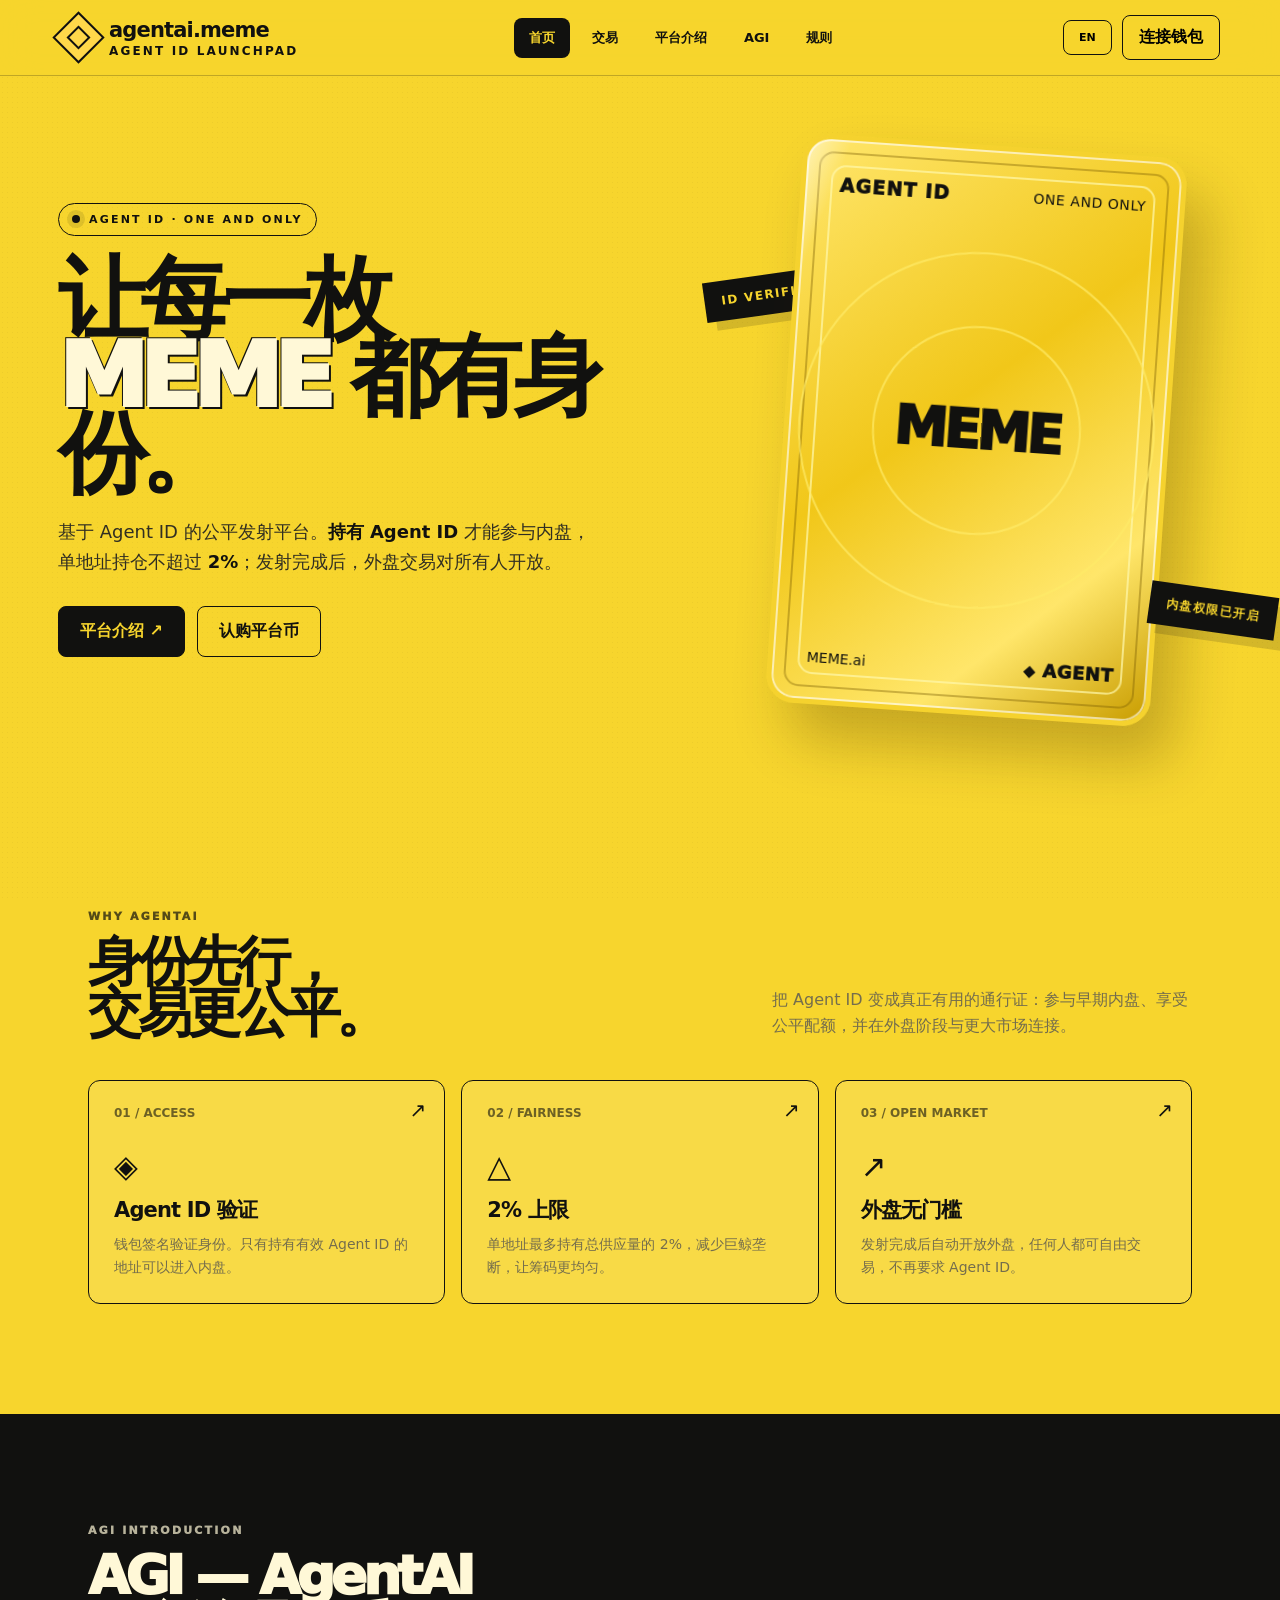
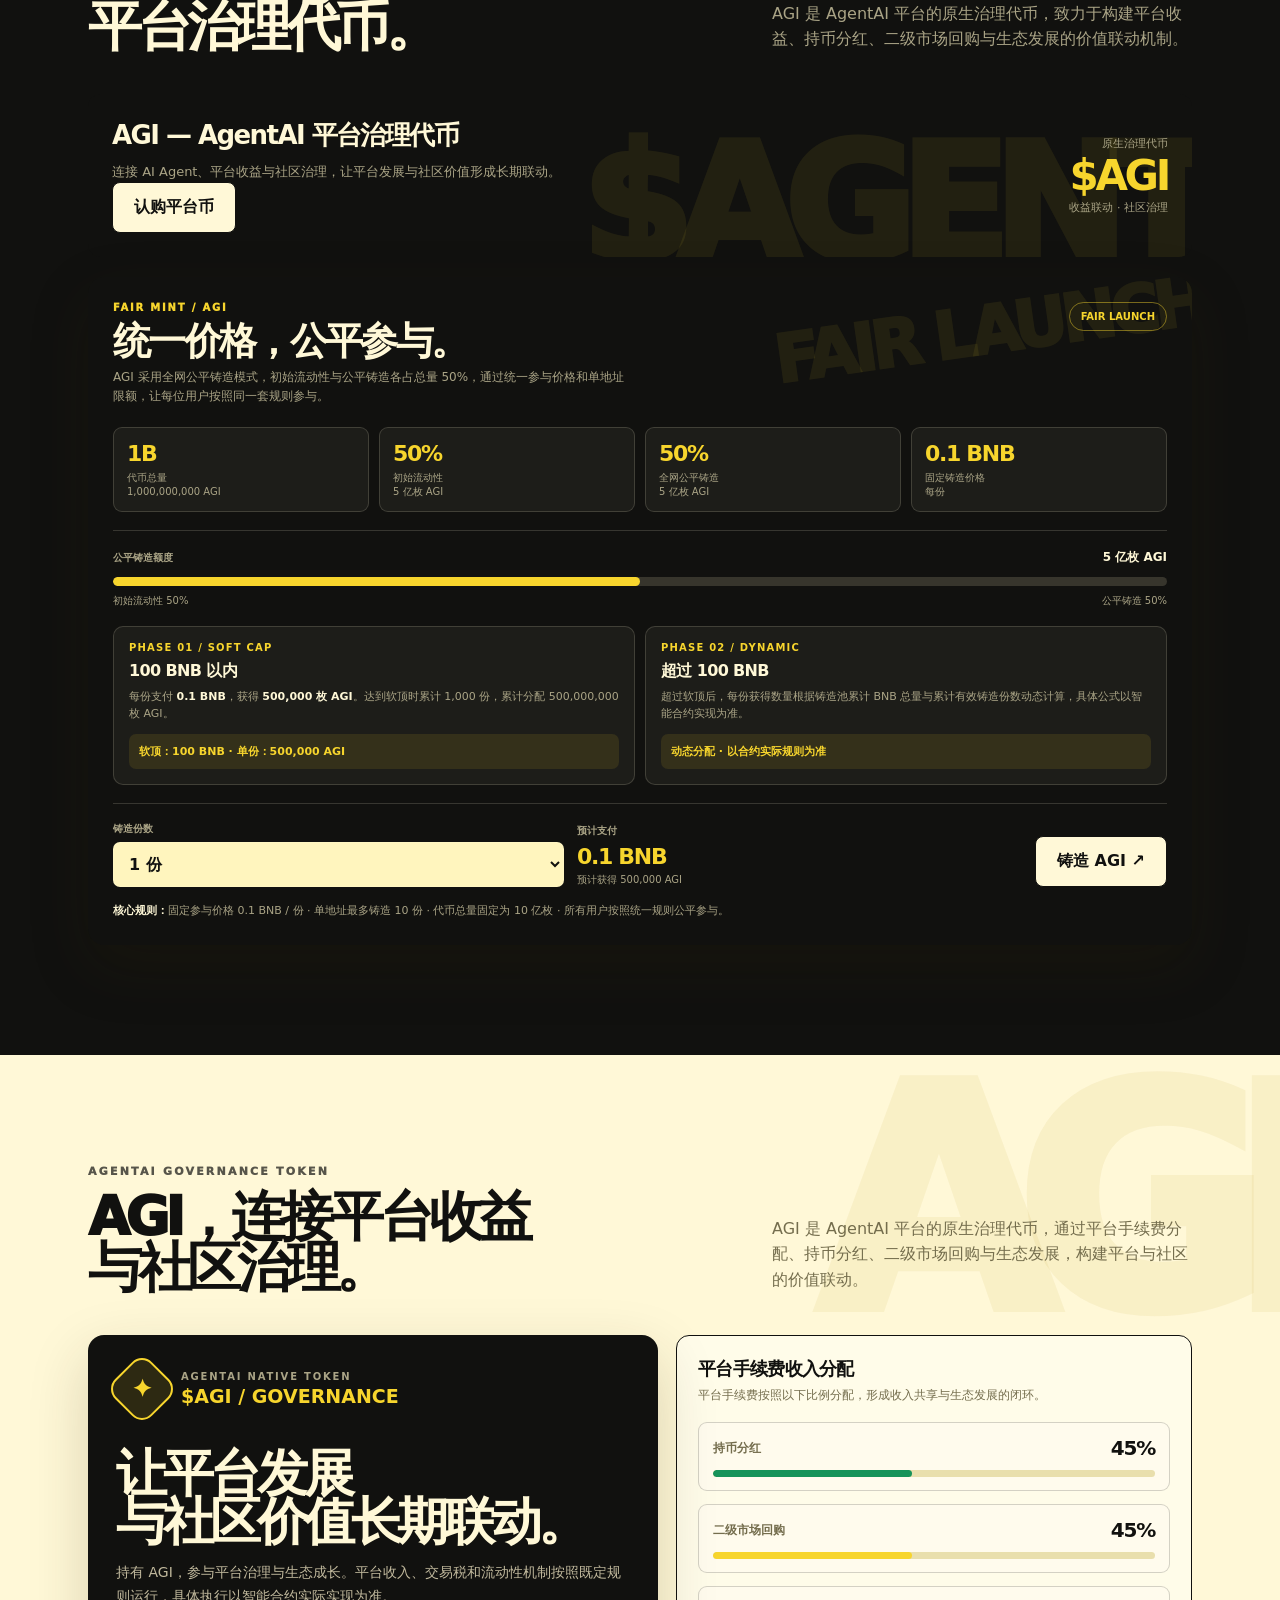
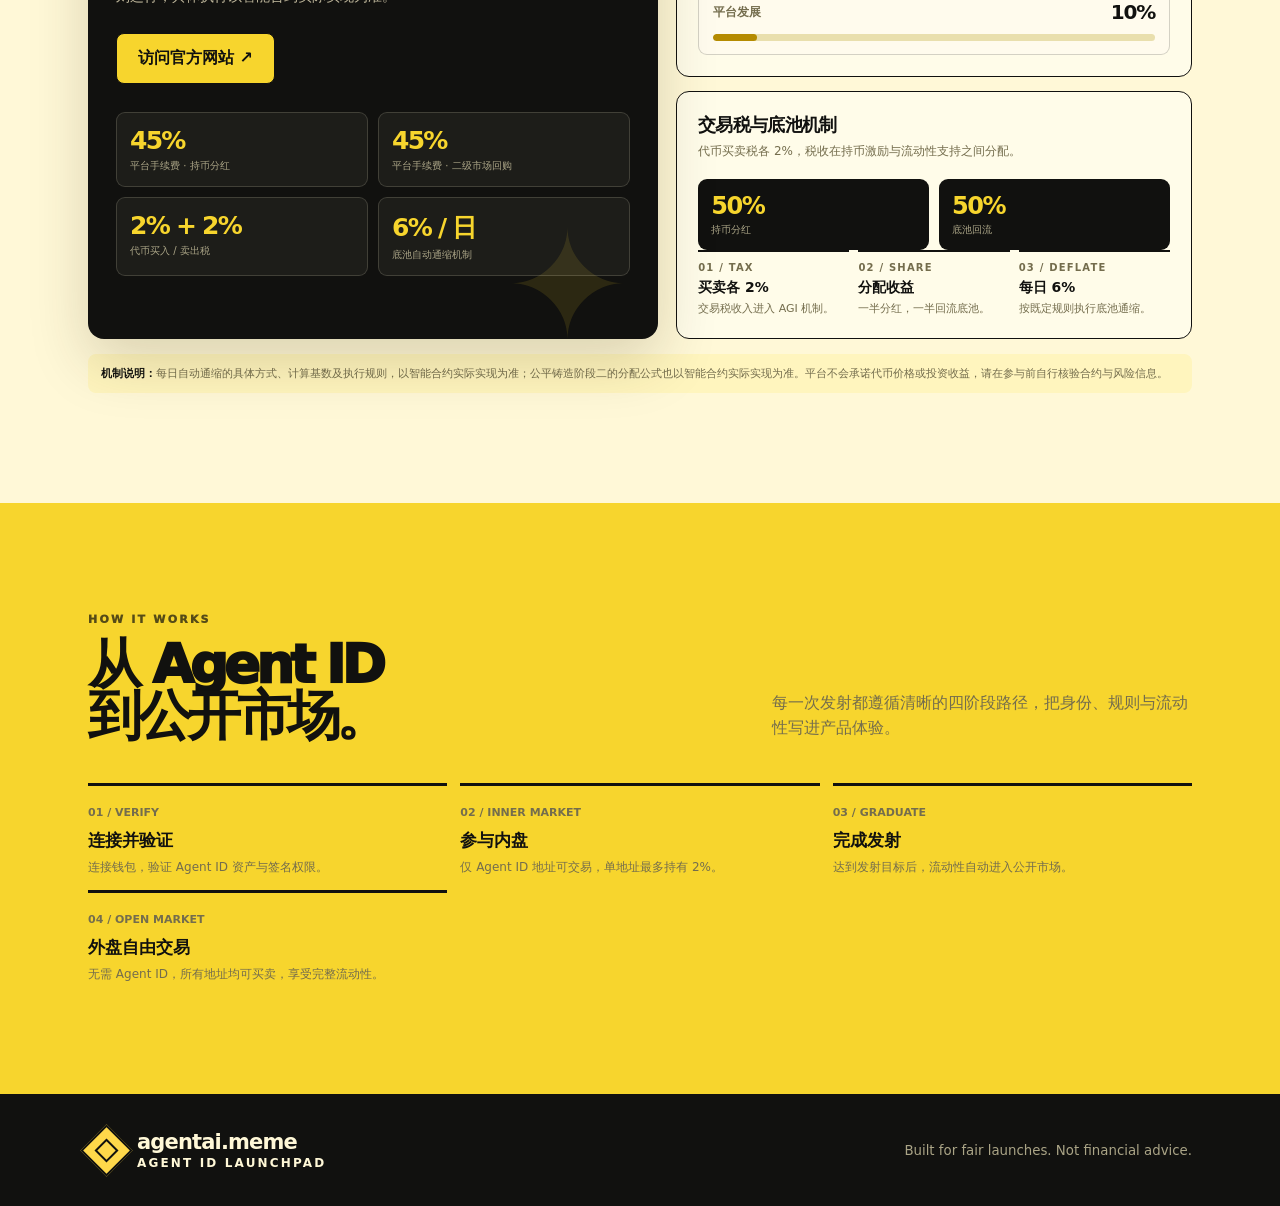
==== commit 8da0f2e1: "将认购平台币按钮跳转至铸造界面" ====
--- a/index.html
+++ b/index.html
@@ -17,7 +17,7 @@
 .section{padding:110px 0}.section.dark{background:var(--ink);color:var(--paper)}.section.dark#platform{display:none}.section.paper{background:var(--paper)}.section-head{display:flex;justify-content:space-between;align-items:end;gap:20px;margin-bottom:42px}.kicker{font-size:11px;letter-spacing:.2em;font-weight:950;opacity:.7}.section h2{font-size:clamp(35px,4.2vw,60px);line-height:.95;letter-spacing:-.08em;margin:13px 0 0;font-weight:950}.section-head p{max-width:420px;line-height:1.6;color:var(--muted);margin:0}.dark .section-head p{color:#aaa486}
 .card-grid{display:grid;grid-template-columns:repeat(3,1fr);gap:16px}.feature{border:1px solid var(--ink);border-radius:12px;padding:25px;min-height:220px;background:rgba(255,255,255,.12);position:relative;overflow:hidden}.dark .feature{border-color:rgba(255,248,215,.25);background:rgba(255,248,215,.05)}.feature-num{font-size:12px;font-weight:900;opacity:.6}.feature-icon{font-size:31px;margin:28px 0 12px}.feature h3{font-size:21px;margin:0 0 9px;letter-spacing:-.04em}.feature p{font-size:14px;line-height:1.6;color:var(--muted);margin:0}.dark .feature p{color:#aaa486}.feature:after{content:"↗";position:absolute;right:18px;top:17px;font-size:20px}
 .app-shell{background:var(--paper);border:1px solid var(--ink);border-radius:18px;box-shadow:var(--shadow);overflow:hidden}.app-tabs{display:flex;background:var(--ink);padding:8px;gap:5px}.app-tabs button{border:0;background:transparent;color:#a9a28a;font-size:13px;font-weight:900;padding:14px 20px;border-radius:8px}.app-tabs button.active{background:var(--yellow);color:var(--ink)}.app-view{display:none;padding:28px}.app-view.active{display:block}.dash-head{display:flex;justify-content:space-between;align-items:start;gap:20px;margin-bottom:26px}.dash-head h3{font-size:29px;letter-spacing:-.06em;margin:3px 0 6px}.dash-head p{font-size:13px;color:var(--muted);margin:0}.status{display:inline-flex;align-items:center;gap:8px;padding:8px 11px;background:#e8f6ee;color:var(--green);border-radius:7px;font-size:11px;font-weight:900}.status:before{content:"";width:7px;height:7px;background:var(--green);border-radius:50%}.mini-grid{display:grid;grid-template-columns:repeat(3,1fr);gap:12px;margin-bottom:22px}.mini-stat{background:#f8efbd;border-radius:10px;padding:17px;border:1px solid rgba(17,17,15,.1)}.mini-stat span{display:block;color:var(--muted);font-size:11px;margin-bottom:9px}.mini-stat strong{font-size:23px;letter-spacing:-.06em}.split{display:grid;grid-template-columns:1fr 1fr;gap:18px}.panel{border:1px solid var(--line);border-radius:11px;padding:19px;background:rgba(255,255,255,.43)}.panel h4{margin:0 0 16px;font-size:14px;letter-spacing:-.02em}.form-row{display:grid;grid-template-columns:1fr 1fr;gap:10px}.field{margin-bottom:13px}.field label{display:block;font-size:11px;color:var(--muted);font-weight:800;margin-bottom:6px}.field input,.field select,.field textarea{width:100%;padding:12px;border:1px solid var(--line);background:#fffbed;border-radius:7px;outline:none;color:var(--ink)}.field input:focus,.field select:focus,.field textarea:focus{border-color:var(--ink);box-shadow:0 0 0 3px rgba(247,213,45,.55)}.field textarea{resize:vertical;min-height:82px}.full{width:100%}.hint{font-size:11px;color:var(--muted);line-height:1.5}.checkbox{display:flex;gap:8px;align-items:flex-start;font-size:11px;color:var(--muted);line-height:1.4;margin:12px 0}.checkbox input{accent-color:var(--ink);margin-top:2px}
-.token-banner{display:grid;grid-template-columns:1.1fr .9fr;gap:20px;align-items:center;background:var(--ink);color:var(--paper);border-radius:13px;padding:24px;margin-bottom:20px;position:relative;overflow:hidden}.token-banner:after{content:"$AGENT";position:absolute;right:-10px;bottom:-42px;font-size:160px;font-weight:950;color:rgba(247,213,45,.08);letter-spacing:-.1em}.token-banner h3{font-size:26px;letter-spacing:-.06em;margin:0 0 9px}.token-banner p{color:#aaa486;font-size:13px;line-height:1.55;margin:0}.token-price{text-align:right;position:relative;z-index:1}.token-price span{display:block;color:#aaa486;font-size:11px}.token-price strong{font-size:42px;letter-spacing:-.08em;color:var(--yellow)}.progress{height:8px;background:#37352c;border-radius:10px;overflow:hidden;margin:14px 0 8px}.progress i{display:block;height:100%;width:72%;background:var(--yellow)}.progress-line{display:flex;justify-content:space-between;font-size:10px;color:#aaa486}.alloc{display:grid;grid-template-columns:1fr 1fr;gap:16px}.alloc .panel{display:flex;justify-content:space-between;align-items:center}.alloc strong{font-size:27px;letter-spacing:-.07em}
+.token-banner{display:grid;grid-template-columns:1.1fr .9fr;gap:20px;align-items:center;background:var(--ink);color:var(--paper);border-radius:13px;padding:24px;margin-bottom:20px;position:relative;overflow:hidden}.token-banner:after{content:"$AGENT";position:absolute;right:-10px;bottom:-42px;font-size:160px;font-weight:950;color:rgba(247,213,45,.08);letter-spacing:-.1em;pointer-events:none}.token-banner h3{font-size:26px;letter-spacing:-.06em;margin:0 0 9px}.token-banner p{color:#aaa486;font-size:13px;line-height:1.55;margin:0}.token-price{text-align:right;position:relative;z-index:1}.token-price span{display:block;color:#aaa486;font-size:11px}.token-price strong{font-size:42px;letter-spacing:-.08em;color:var(--yellow)}.progress{height:8px;background:#37352c;border-radius:10px;overflow:hidden;margin:14px 0 8px}.progress i{display:block;height:100%;width:72%;background:var(--yellow)}.progress-line{display:flex;justify-content:space-between;font-size:10px;color:#aaa486}.alloc{display:grid;grid-template-columns:1fr 1fr;gap:16px}.alloc .panel{display:flex;justify-content:space-between;align-items:center}.alloc strong{font-size:27px;letter-spacing:-.07em}
 .launch-layout{display:grid;grid-template-columns:1.1fr .9fr;gap:18px}.launch-list{display:grid;gap:12px}.launch-item{border:1px solid var(--line);border-radius:11px;padding:16px;display:flex;align-items:center;justify-content:space-between;gap:15px;background:#fffbed}.coin{display:flex;align-items:center;gap:12px}.coin-avatar{width:42px;height:42px;border-radius:12px;display:grid;place-items:center;font-size:21px;background:var(--yellow);border:1px solid var(--ink)}.coin h4{font-size:15px;margin:0 0 3px}.coin small{font-size:11px;color:var(--muted)}.launch-item .numbers{display:flex;gap:23px}.numbers div{text-align:right}.numbers strong{display:block;font-size:14px}.numbers small{color:var(--muted);font-size:10px}.pill{font-size:10px;font-weight:900;padding:6px 8px;border-radius:5px;background:#e8f6ee;color:var(--green)}.pill.blue{background:#e9f0ff;color:#3765b7}.pill.gray{background:#ede9d8;color:#746d4d}
 .trade-layout{display:grid;grid-template-columns:1.25fr .75fr;gap:16px}.trade-top{display:flex;justify-content:space-between;align-items:center;gap:15px;border-bottom:1px solid var(--line);padding-bottom:15px;margin-bottom:15px}.pair{display:flex;align-items:center;gap:10px}.pair .coin-avatar{width:38px;height:38px}.pair h4{margin:0;font-size:18px}.pair small{display:block;color:var(--muted);font-size:10px;margin-top:2px}.price{font-size:22px;font-weight:950;letter-spacing:-.06em}.up{color:var(--green);font-size:11px;font-weight:900}.chart{height:245px;border-bottom:1px solid var(--line);background:linear-gradient(180deg,rgba(247,213,45,.12),transparent);position:relative;overflow:hidden}.chart svg{width:100%;height:100%}.chart-grid{position:absolute;inset:0;background:linear-gradient(rgba(17,17,15,.07) 1px,transparent 1px),linear-gradient(90deg,rgba(17,17,15,.07) 1px,transparent 1px);background-size:25% 25%;pointer-events:none}.trade-controls{display:flex;gap:7px;margin:14px 0}.trade-controls button{flex:1;border:1px solid var(--line);border-radius:7px;background:transparent;padding:9px;font-weight:900;font-size:12px}.trade-controls button.on{background:var(--green);color:#fff;border-color:var(--green)}.trade-controls button.on.sell{background:var(--red);border-color:var(--red)}.orderbook{display:grid;grid-template-columns:1fr 1fr;gap:15px}.book h5{font-size:11px;margin:0 0 10px;color:var(--muted)}.book-row{display:flex;justify-content:space-between;font-size:11px;padding:4px 0}.ask{color:var(--red)}.bid{color:var(--green)}.swap-box{border:1px solid var(--line);border-radius:11px;padding:17px;margin-bottom:14px}.swap-box h4{margin:0 0 15px}.balance{display:flex;justify-content:space-between;font-size:10px;color:var(--muted);margin-bottom:5px}.amount{display:flex;align-items:center;gap:9px;background:#fffbed;border:1px solid var(--line);padding:10px;border-radius:7px}.amount input{border:0;outline:0;background:transparent;width:100%;font-size:22px;font-weight:900}.amount select{border:0;background:var(--yellow);border-radius:5px;padding:7px;font-weight:900}.arrow{width:30px;height:30px;display:grid;place-items:center;border:1px solid var(--line);border-radius:50%;margin:8px auto;background:var(--yellow);font-weight:950}
 .steps{display:grid;grid-template-columns:repeat(3,1fr);gap:13px}.step{border-top:3px solid var(--ink);padding-top:15px}.step b{font-size:11px;color:var(--muted)}.step h3{font-size:17px;margin:9px 0 6px}.step p{font-size:12px;line-height:1.6;color:var(--muted);margin:0}
@@ -39,14 +39,14 @@
   <div class="nav-cta"><button class="lang-toggle" id="langToggle" type="button" aria-label="切换语言"><span id="langLabel">EN</span></button><button class="wallet" id="walletBtn">连接钱包</button><button class="menu-toggle" id="menuToggle" type="button" aria-label="打开菜单" aria-expanded="false"><i></i><i></i><i></i></button></div>
 </header>
 <main id="top">
-<section class="hero"><div class="container" style="display:contents"><div class="hero-copy container"><div class="eyebrow"><i></i> AGENT ID · ONE AND ONLY</div><h1>让每一枚<br><em>MEME</em> 都有身份。</h1><p class="lead">基于 Agent ID 的公平发射平台。<b>持有 Agent ID</b> 才能参与内盘，单地址持仓不超过 <b>2%</b>；发射完成后，外盘交易对所有人开放。</p><div class="actions"><a class="btn" href="#rules">平台介绍 ↗</a><a class="btn alt" href="agi.html">查看 AGI 机制</a></div></div><div class="id-stage"><div class="float-tag tag-a">ID VERIFIED ✓</div><div class="id-card"><div class="card-inner"><div class="card-top"><span>AGENT ID</span><small>ONE AND ONLY</small></div><div class="card-center"><div class="card-name">MEME</div></div><div class="card-bottom"><span>MEME.ai</span><span class="binance">AGENT</span></div></div></div><div class="float-tag tag-b">内盘权限已开启</div></div></div></section>
+<section class="hero"><div class="container" style="display:contents"><div class="hero-copy container"><div class="eyebrow"><i></i> AGENT ID · ONE AND ONLY</div><h1>让每一枚<br><em>MEME</em> 都有身份。</h1><p class="lead">基于 Agent ID 的公平发射平台。<b>持有 Agent ID</b> 才能参与内盘，单地址持仓不超过 <b>2%</b>；发射完成后，外盘交易对所有人开放。</p><div class="actions"><a class="btn" href="#rules">平台介绍 ↗</a><a class="btn alt" href="#mint">认购平台币</a></div></div><div class="id-stage"><div class="float-tag tag-a">ID VERIFIED ✓</div><div class="id-card"><div class="card-inner"><div class="card-top"><span>AGENT ID</span><small>ONE AND ONLY</small></div><div class="card-center"><div class="card-name">MEME</div></div><div class="card-bottom"><span>MEME.ai</span><span class="binance">AGENT</span></div></div></div><div class="float-tag tag-b">内盘权限已开启</div></div></div></section>
 <section class="section"><div class="container"><div class="section-head"><div><div class="kicker">WHY AGENTAI</div><h2>身份先行，<br>交易更公平。</h2></div><p>把 Agent ID 变成真正有用的通行证：参与早期内盘、享受公平配额，并在外盘阶段与更大市场连接。</p></div><div class="card-grid"><article class="feature"><div class="feature-num">01 / ACCESS</div><div class="feature-icon">◈</div><h3>Agent ID 验证</h3><p>钱包签名验证身份。只有持有有效 Agent ID 的地址可以进入内盘。</p></article><article class="feature"><div class="feature-num">02 / FAIRNESS</div><div class="feature-icon">△</div><h3>2% 上限</h3><p>单地址最多持有总供应量的 2%，减少巨鲸垄断，让筹码更均匀。</p></article><article class="feature"><div class="feature-num">03 / OPEN MARKET</div><div class="feature-icon">↗</div><h3>外盘无门槛</h3><p>发射完成后自动开放外盘，任何人都可自由交易，不再要求 Agent ID。</p></article></div></div></section>
-<section class="section dark agi-intro-section"><div class="container"><div class="section-head"><div><div class="kicker">AGI INTRODUCTION</div><h2>AGI — AgentAI<br>平台治理代币。</h2></div><p>AGI 是 AgentAI 平台的原生治理代币，致力于构建平台收益、持币分红、二级市场回购与生态发展的价值联动机制。</p></div><div class="token-banner"><div><h3>AGI — AgentAI 平台治理代币</h3><p>连接 AI Agent、平台收益与社区治理，让平台发展与社区价值形成长期联动。</p><a class="btn light" href="agi.html">查看完整 AGI 机制 ↗</a></div><div class="token-price"><span>原生治理代币</span><strong>$AGI</strong><span>收益联动 · 社区治理</span></div></div></div></section>
+<section class="section dark agi-intro-section"><div class="container"><div class="section-head"><div><div class="kicker">AGI INTRODUCTION</div><h2>AGI — AgentAI<br>平台治理代币。</h2></div><p>AGI 是 AgentAI 平台的原生治理代币，致力于构建平台收益、持币分红、二级市场回购与生态发展的价值联动机制。</p></div><div class="token-banner"><div><h3>AGI — AgentAI 平台治理代币</h3><p>连接 AI Agent、平台收益与社区治理，让平台发展与社区价值形成长期联动。</p><a class="btn light" href="#mint">认购平台币</a></div><div class="token-price"><span>原生治理代币</span><strong>$AGI</strong><span>收益联动 · 社区治理</span></div></div></div></section>
 <section class="section dark" id="platform"><div class="container"><div class="section-head"><div><div class="kicker">PRODUCT CONSOLE</div><h2>一个入口，<br>完成整个周期。</h2></div><p>认购平台币、创建发射、参与内盘、进入外盘交易——所有核心操作集中在同一个控制台。</p></div><div class="app-shell"><div class="app-tabs"><button class="active" data-tab="subscribe">平台币认购</button><button data-tab="create">创建发射</button><button data-tab="trade">交易终端</button></div>
 <div class="app-view active" id="subscribe"><div class="dash-head"><div><div class="kicker">PLATFORM TOKEN / $AGENT</div><h3>平台币认购</h3><p>用 $AGENT 支付创建费用、获得治理权并解锁高级发射参数。</p></div><span class="status">认购进行中</span></div><div class="token-banner"><div><h3>早期认购窗口</h3><p>本轮额度将按认购比例分配。认购结束后，代币按线性释放计划发放。</p><div class="progress"><i></i></div><div class="progress-line"><span>已认购 72%</span><span>剩余 9d 18h</span></div></div><div class="token-price"><span>认购价格</span><strong>0.008 BNB</strong><span>1 $AGENT = 0.008 BNB</span></div></div><div class="split"><div class="panel"><h4>认购数量</h4><div class="field"><label>支付数量 / BNB</label><div class="amount"><input id="subBnb" type="number" value="0.5" min="0.01" step="0.01"><select><option>BNB</option></select></div></div><div class="hint" id="subEstimate">预计获得 62.50 $AGENT</div><div class="actions"><button class="btn full" id="subscribeBtn">确认认购</button></div></div><div class="panel"><h4>认购数据</h4><div class="alloc"><div><span class="hint">本轮额度</span><strong>2.5M</strong><span class="hint">$AGENT</span></div><div><span class="hint">已参与地址</span><strong>4,286</strong><span class="hint">个</span></div></div><hr style="border:0;border-top:1px solid var(--line);margin:20px 0"><div class="hint">认购需连接钱包。请确认智能合约地址和网络后再提交交易。</div></div></div></div>
 <div class="app-view" id="create"><div class="dash-head"><div><div class="kicker">NO-CODE TOKEN FACTORY</div><h3>创建发射项目</h3><p>配置代币、底池与媒体信息，Agent ID 社区优先进入内盘。</p></div><span class="status">内盘规则已启用</span></div><div class="create-layout"><div class="panel create-main"><div class="form-section"><div class="form-title"><span>01</span>项目基础信息<small>PROJECT IDENTITY</small></div><div class="form-row"><div class="field"><label>项目名称</label><input id="tokenName" placeholder="例如：MEME Dog"></div><div class="field"><label>代币符号</label><input id="tokenSymbol" placeholder="例如：HDOG" maxlength="8"></div></div><div class="field"><label>项目简介</label><textarea id="tokenDesc" placeholder="一句话介绍你的 MEME 项目，最多 160 个字符" maxlength="160"></textarea></div><div class="form-row"><div class="field"><label>总供应量</label><input id="tokenSupply" type="number" value="1000000000" min="1"></div><div class="field"><label>代币精度</label><select id="tokenDecimals"><option value="18">18 位（推荐）</option><option value="9">9 位</option><option value="6">6 位</option></select></div></div></div><div class="form-section"><div class="form-title"><span>02</span>底池与初始交易<small>LIQUIDITY SETUP</small></div><div class="field"><label>底池资产</label><input type="hidden" id="baseAsset" value="BNB"><div class="asset-picker"><button type="button" class="asset-option active" data-asset="BNB"><b>BNB</b><span>BNB Chain 原生资产</span></button><button type="button" class="asset-option" data-asset="USDT"><b>USDT</b><span>稳定币底池</span></button><button type="button" class="asset-option" data-asset="BNCB"><b>BNCB</b><span>生态资产底池</span></button></div></div><div class="form-row"><div class="field"><label>初始价格 / <span id="priceAssetLabel">BNB</span></label><input id="initialPrice" type="number" value="0.000001" step="0.000001"></div><div class="field"><label>初始流动性 / <span id="liquidityAssetLabel">BNB</span></label><input id="liquidityAmount" type="number" value="5" min="0.1" step="0.1"></div></div><div class="hint">发射完成后，底池将按所选资产注入并自动锁定。请根据目标筹资规模配置初始流动性。</div></div><div class="form-section"><div class="form-title"><span>03</span>项目媒体与社交<small>MEDIA LINKS</small></div><div class="field"><label>项目 Logo 图片链接</label><input id="tokenLogoUrl" type="url" placeholder="https://.../logo.png"></div><div class="link-grid"><div class="field"><label>官网 Website</label><input id="websiteLink" type="url" placeholder="https://yourproject.com"></div><div class="field"><label>X / Twitter</label><input id="xLink" type="url" placeholder="https://x.com/yourproject"></div><div class="field"><label>Telegram</label><input id="telegramLink" type="url" placeholder="https://t.me/yourgroup"></div><div class="field"><label>Discord</label><input id="discordLink" type="url" placeholder="https://discord.gg/..."></div><div class="field"><label>白皮书 / Docs</label><input id="whitepaperLink" type="url" placeholder="https://docs.../"></div><div class="field"><label>项目视频 / 媒体</label><input id="mediaLink" type="url" placeholder="YouTube、视频或媒体报道链接"></div></div><div class="upload-box"><span>上传 Logo</span><input id="tokenLogo" type="file" accept="image/png,image/jpeg,image/webp"><span id="logoFileName">未选择文件</span></div></div><div class="form-section"><div class="form-title"><span>04</span>发射与安全规则<small>LAUNCH RULES</small></div><div class="form-row"><div class="field"><label>内盘模式</label><select><option>Agent ID 专属内盘</option><option>仅外盘开放</option></select></div><div class="field"><label>单地址持仓上限</label><select><option>2%（平台默认）</option><option>1%</option><option>5%</option></select></div></div><label class="checkbox"><input type="checkbox" id="lockCheck" checked> 发射完成后自动锁定底池流动性。</label><label class="checkbox"><input type="checkbox" id="riskCheck"> 我确认已阅读发射规则，并承担项目创建与运营责任。</label></div><button class="btn full" id="createBtn" type="button">创建并进入审核 ↗</button></div><aside class="panel preview-card"><div class="preview-head"><span>LIVE PREVIEW</span><span class="status">内盘规则已启用</span></div><div class="preview-icon" id="previewIcon">◈</div><h4 id="previewName">MEME DOG</h4><div class="preview-symbol" id="previewSymbol">$HDOG</div><div class="preview-pair"><span>底池交易对</span><b id="previewBase">BNB / HDOG</b></div><div class="mini-grid" style="grid-template-columns:1fr 1fr"><div class="mini-stat"><span>总供应量</span><strong id="previewSupply">1B</strong></div><div class="mini-stat"><span>初始价格</span><strong id="previewPrice">0.000001</strong></div><div class="mini-stat"><span>内盘权限</span><strong>开启</strong></div><div class="mini-stat"><span>单地址上限</span><strong>2%</strong></div></div><div class="preview-links" id="previewLinks"><span class="preview-link">Agent ID</span><span class="preview-link">流动性锁定</span></div><div class="preview-note">平台不会承诺代币价格或收益。上线前请完成合约审计、风险披露与社区信息确认。</div></aside></div></div><div class="app-view" id="trade"><div class="dash-head"><div><div class="kicker">AGENT ID MARKET</div><h3>交易终端</h3><p>内盘仅限 Agent ID；外盘对所有地址开放。</p></div><span class="status" id="tradeStatus">未连接钱包</span></div><div class="trade-layout"><div class="panel"><div class="trade-top"><div class="pair"><div class="coin-avatar">🐕</div><div><h4>MEME Dog / BNB</h4><small>$HDOG · 内盘交易</small></div></div><div><div class="price">0.0000428</div><div class="up">+18.42% 24H</div></div></div><div class="chart"><div class="chart-grid"></div><svg viewBox="0 0 800 250" preserveAspectRatio="none"><defs><linearGradient id="fill" x1="0" x2="0" y1="0" y2="1"><stop stop-color="#f7d52d" stop-opacity=".5"/><stop offset="1" stop-color="#f7d52d" stop-opacity="0"/></linearGradient></defs><path d="M0 212 C48 206 70 185 105 195 S155 178 184 190 S220 142 255 154 S305 132 340 150 S380 104 416 127 S460 115 494 130 S528 79 560 93 S610 68 645 82 S688 45 730 61 S772 28 800 34 V250 H0Z" fill="url(#fill)"/><path d="M0 212 C48 206 70 185 105 195 S155 178 184 190 S220 142 255 154 S305 132 340 150 S380 104 416 127 S460 115 494 130 S528 79 560 93 S610 68 645 82 S688 45 730 61 S772 28 800 34" fill="none" stroke="#11110f" stroke-width="3"/></svg></div><div class="trade-controls"><button class="on" data-side="buy">买入</button><button class="sell" data-side="sell">卖出</button></div><div class="field"><label>数量 / HDOG</label><div class="amount"><input id="tradeAmount" type="number" value="100000" min="0"><select><option>HDOG</option></select></div></div><div class="hint" style="display:flex;justify-content:space-between"><span>预计支付</span><b id="tradeCost">4.28 BNB</b></div><div class="actions"><button class="btn full" id="tradeBtn">连接钱包后交易</button></div></div><div><div class="panel swap-box"><h4>兑换</h4><div class="balance"><span>支付</span><span>余额 3.28 BNB</span></div><div class="amount"><input value="0.0428"><select><option>BNB</option></select></div><div class="arrow">↓</div><div class="balance"><span>获得</span><span>持仓 860,000 HDOG</span></div><div class="amount"><input value="1000" id="swapOut"><select><option>HDOG</option></select></div><button class="btn full" id="swapBtn">连接钱包</button></div><div class="panel"><h4>订单簿 · HDOG / BNB</h4><div class="orderbook"><div class="book"><h5>卖单 / ASK</h5><div class="book-row ask"><span>0.0000431</span><b>62.8K</b></div><div class="book-row ask"><span>0.0000430</span><b>41.2K</b></div><div class="book-row ask"><span>0.0000429</span><b>88.4K</b></div></div><div class="book"><h5>买单 / BID</h5><div class="book-row bid"><span>0.0000427</span><b>34.6K</b></div><div class="book-row bid"><span>0.0000426</span><b>105K</b></div><div class="book-row bid"><span>0.0000425</span><b>76.2K</b></div></div></div></div></div></div></div></div></div></div></section>
 
-<section class="section agi-section" id="agi"><div class="container"><div class="section-head"><div><div class="kicker">AGENTAI GOVERNANCE TOKEN</div><h2>AGI，连接平台收益<br>与社区治理。</h2></div><p>AGI 是 AgentAI 平台的原生治理代币，通过平台手续费分配、持币分红、二级市场回购与生态发展，构建平台与社区的价值联动。</p></div><div class="agi-layout"><article class="agi-card"><div class="agi-card-top"><div class="agi-mark"><span>✦</span></div><div><small>AGENTAI NATIVE TOKEN</small><strong>$AGI / GOVERNANCE</strong></div></div><h3>让平台发展<br>与社区价值长期联动。</h3><p>持有 AGI，参与平台治理与生态成长。平台收入、交易税和流动性机制按照既定规则运行，具体执行以智能合约实际实现为准。</p><a class="btn light" href="https://agentai.meme/" target="_blank" rel="noopener">访问官方网站 ↗</a><div class="agi-stat-grid"><div class="agi-stat"><strong>45%</strong><span>平台手续费 · 持币分红</span></div><div class="agi-stat"><strong>45%</strong><span>平台手续费 · 二级市场回购</span></div><div class="agi-stat"><strong>2% + 2%</strong><span>代币买入 / 卖出税</span></div><div class="agi-stat"><strong>6% / 日</strong><span>底池自动通缩机制</span></div></div></article><div class="agi-data"><div class="agi-panel"><h3>平台手续费收入分配</h3><p>平台手续费按照以下比例分配，形成收入共享与生态发展的闭环。</p><div class="agi-allocation"><div class="agi-allocation-card"><div class="agi-allocation-meta"><span>持币分红</span><strong>45%</strong></div><div class="agi-allocation-bar"><i></i></div></div><div class="agi-allocation-card"><div class="agi-allocation-meta"><span>二级市场回购</span><strong>45%</strong></div><div class="agi-allocation-bar"><i></i></div></div><div class="agi-allocation-card"><div class="agi-allocation-meta"><span>平台发展</span><strong>10%</strong></div><div class="agi-allocation-bar"><i></i></div></div></div></div><div class="agi-panel"><h3>交易税与底池机制</h3><p>代币买卖税各 2%，税收在持币激励与流动性支持之间分配。</p><div class="agi-tax"><div class="agi-tax-card"><strong>50%</strong><span>持币分红</span></div><div class="agi-tax-card"><strong>50%</strong><span>底池回流</span></div></div><div class="agi-flow"><div class="agi-flow-step"><b>01 / TAX</b><strong>买卖各 2%</strong><span>交易税收入进入 AGI 机制。</span></div><div class="agi-flow-step"><b>02 / SHARE</b><strong>分配收益</strong><span>一半分红，一半回流底池。</span></div><div class="agi-flow-step"><b>03 / DEFLATE</b><strong>每日 6%</strong><span>按既定规则执行底池通缩。</span></div></div></div></div></div><div class="agi-mint"><div class="agi-mint-head"><div><div class="agi-mint-kicker">FAIR MINT / AGI</div><h3>统一价格，公平参与。</h3><p>AGI 采用全网公平铸造模式，初始流动性与公平铸造各占总量 50%，通过统一参与价格和单地址限额，让每位用户按照同一套规则参与。</p></div><span class="agi-mint-badge">FAIR LAUNCH</span></div><div class="agi-mint-grid"><div class="agi-mint-metric"><strong>1B</strong><span>代币总量<br>1,000,000,000 AGI</span></div><div class="agi-mint-metric"><strong>50%</strong><span>初始流动性<br>5 亿枚 AGI</span></div><div class="agi-mint-metric"><strong>50%</strong><span>全网公平铸造<br>5 亿枚 AGI</span></div><div class="agi-mint-metric"><strong>0.1 BNB</strong><span>固定铸造价格<br>每份</span></div></div><div class="agi-mint-stage"><div class="agi-mint-stage-head"><span>公平铸造额度</span><strong>5 亿枚 AGI</strong></div><div class="agi-mint-track"><i></i></div><div class="agi-mint-track-line"><span>初始流动性 50%</span><span>公平铸造 50%</span></div></div><div class="agi-mint-rules"><div class="agi-mint-rule"><b>PHASE 01 / SOFT CAP</b><h4>100 BNB 以内</h4><p>每份支付 <strong>0.1 BNB</strong>，获得 <strong>500,000 枚 AGI</strong>。达到软顶时累计 1,000 份，累计分配 500,000,000 枚 AGI。</p><div class="agi-mint-formula">软顶：100 BNB · 单份：500,000 AGI</div></div><div class="agi-mint-rule"><b>PHASE 02 / DYNAMIC</b><h4>超过 100 BNB</h4><p>超过软顶后，每份获得数量根据铸造池累计 BNB 总量与累计有效铸造份数动态计算，具体公式以智能合约实现为准。</p><div class="agi-mint-formula">动态分配 · 以合约实际规则为准</div></div></div><div class="mint-actions"><div class="mint-amount"><label for="mintShares">铸造份数</label><select id="mintShares"><option value="1">1 份</option><option value="2">2 份</option><option value="3">3 份</option><option value="5">5 份</option><option value="10">10 份</option></select></div><div class="mint-estimate"><span>预计支付</span><strong id="mintTotal">0.1 BNB</strong><small id="mintReceive">预计获得 500,000 AGI</small></div><button class="btn light" id="mintBtn" type="button">铸造 AGI ↗</button></div><div class="agi-mint-foot"><b>核心规则：</b>固定参与价格 0.1 BNB / 份 · 单地址最多铸造 10 份 · 代币总量固定为 10 亿枚 · 所有用户按照统一规则公平参与。</div></div><div class="agi-note"><b>机制说明：</b>每日自动通缩的具体方式、计算基数及执行规则，以智能合约实际实现为准；公平铸造阶段二的分配公式也以智能合约实际实现为准。平台不会承诺代币价格或投资收益，请在参与前自行核验合约与风险信息。</div></div></section>
+<section class="section agi-section" id="agi"><div class="container"><div class="section-head"><div><div class="kicker">AGENTAI GOVERNANCE TOKEN</div><h2>AGI，连接平台收益<br>与社区治理。</h2></div><p>AGI 是 AgentAI 平台的原生治理代币，通过平台手续费分配、持币分红、二级市场回购与生态发展，构建平台与社区的价值联动。</p></div><div class="agi-layout"><article class="agi-card"><div class="agi-card-top"><div class="agi-mark"><span>✦</span></div><div><small>AGENTAI NATIVE TOKEN</small><strong>$AGI / GOVERNANCE</strong></div></div><h3>让平台发展<br>与社区价值长期联动。</h3><p>持有 AGI，参与平台治理与生态成长。平台收入、交易税和流动性机制按照既定规则运行，具体执行以智能合约实际实现为准。</p><a class="btn light" href="https://agentai.meme/" target="_blank" rel="noopener">访问官方网站 ↗</a><div class="agi-stat-grid"><div class="agi-stat"><strong>45%</strong><span>平台手续费 · 持币分红</span></div><div class="agi-stat"><strong>45%</strong><span>平台手续费 · 二级市场回购</span></div><div class="agi-stat"><strong>2% + 2%</strong><span>代币买入 / 卖出税</span></div><div class="agi-stat"><strong>6% / 日</strong><span>底池自动通缩机制</span></div></div></article><div class="agi-data"><div class="agi-panel"><h3>平台手续费收入分配</h3><p>平台手续费按照以下比例分配，形成收入共享与生态发展的闭环。</p><div class="agi-allocation"><div class="agi-allocation-card"><div class="agi-allocation-meta"><span>持币分红</span><strong>45%</strong></div><div class="agi-allocation-bar"><i></i></div></div><div class="agi-allocation-card"><div class="agi-allocation-meta"><span>二级市场回购</span><strong>45%</strong></div><div class="agi-allocation-bar"><i></i></div></div><div class="agi-allocation-card"><div class="agi-allocation-meta"><span>平台发展</span><strong>10%</strong></div><div class="agi-allocation-bar"><i></i></div></div></div></div><div class="agi-panel"><h3>交易税与底池机制</h3><p>代币买卖税各 2%，税收在持币激励与流动性支持之间分配。</p><div class="agi-tax"><div class="agi-tax-card"><strong>50%</strong><span>持币分红</span></div><div class="agi-tax-card"><strong>50%</strong><span>底池回流</span></div></div><div class="agi-flow"><div class="agi-flow-step"><b>01 / TAX</b><strong>买卖各 2%</strong><span>交易税收入进入 AGI 机制。</span></div><div class="agi-flow-step"><b>02 / SHARE</b><strong>分配收益</strong><span>一半分红，一半回流底池。</span></div><div class="agi-flow-step"><b>03 / DEFLATE</b><strong>每日 6%</strong><span>按既定规则执行底池通缩。</span></div></div></div></div></div><div class="agi-mint" id="mint"><div class="agi-mint-head"><div><div class="agi-mint-kicker">FAIR MINT / AGI</div><h3>统一价格，公平参与。</h3><p>AGI 采用全网公平铸造模式，初始流动性与公平铸造各占总量 50%，通过统一参与价格和单地址限额，让每位用户按照同一套规则参与。</p></div><span class="agi-mint-badge">FAIR LAUNCH</span></div><div class="agi-mint-grid"><div class="agi-mint-metric"><strong>1B</strong><span>代币总量<br>1,000,000,000 AGI</span></div><div class="agi-mint-metric"><strong>50%</strong><span>初始流动性<br>5 亿枚 AGI</span></div><div class="agi-mint-metric"><strong>50%</strong><span>全网公平铸造<br>5 亿枚 AGI</span></div><div class="agi-mint-metric"><strong>0.1 BNB</strong><span>固定铸造价格<br>每份</span></div></div><div class="agi-mint-stage"><div class="agi-mint-stage-head"><span>公平铸造额度</span><strong>5 亿枚 AGI</strong></div><div class="agi-mint-track"><i></i></div><div class="agi-mint-track-line"><span>初始流动性 50%</span><span>公平铸造 50%</span></div></div><div class="agi-mint-rules"><div class="agi-mint-rule"><b>PHASE 01 / SOFT CAP</b><h4>100 BNB 以内</h4><p>每份支付 <strong>0.1 BNB</strong>，获得 <strong>500,000 枚 AGI</strong>。达到软顶时累计 1,000 份，累计分配 500,000,000 枚 AGI。</p><div class="agi-mint-formula">软顶：100 BNB · 单份：500,000 AGI</div></div><div class="agi-mint-rule"><b>PHASE 02 / DYNAMIC</b><h4>超过 100 BNB</h4><p>超过软顶后，每份获得数量根据铸造池累计 BNB 总量与累计有效铸造份数动态计算，具体公式以智能合约实现为准。</p><div class="agi-mint-formula">动态分配 · 以合约实际规则为准</div></div></div><div class="mint-actions"><div class="mint-amount"><label for="mintShares">铸造份数</label><select id="mintShares"><option value="1">1 份</option><option value="2">2 份</option><option value="3">3 份</option><option value="5">5 份</option><option value="10">10 份</option></select></div><div class="mint-estimate"><span>预计支付</span><strong id="mintTotal">0.1 BNB</strong><small id="mintReceive">预计获得 500,000 AGI</small></div><button class="btn light" id="mintBtn" type="button">铸造 AGI ↗</button></div><div class="agi-mint-foot"><b>核心规则：</b>固定参与价格 0.1 BNB / 份 · 单地址最多铸造 10 份 · 代币总量固定为 10 亿枚 · 所有用户按照统一规则公平参与。</div></div><div class="agi-note"><b>机制说明：</b>每日自动通缩的具体方式、计算基数及执行规则，以智能合约实际实现为准；公平铸造阶段二的分配公式也以智能合约实际实现为准。平台不会承诺代币价格或投资收益，请在参与前自行核验合约与风险信息。</div></div></section>
 
 <section class="section" id="rules"><div class="container"><div class="section-head"><div><div class="kicker">HOW IT WORKS</div><h2>从 Agent ID<br>到公开市场。</h2></div><p>每一次发射都遵循清晰的四阶段路径，把身份、规则与流动性写进产品体验。</p></div><div class="steps"><div class="step"><b>01 / VERIFY</b><h3>连接并验证</h3><p>连接钱包，验证 Agent ID 资产与签名权限。</p></div><div class="step"><b>02 / INNER MARKET</b><h3>参与内盘</h3><p>仅 Agent ID 地址可交易，单地址最多持有 2%。</p></div><div class="step"><b>03 / GRADUATE</b><h3>完成发射</h3><p>达到发射目标后，流动性自动进入公开市场。</p></div><div class="step"><b>04 / OPEN MARKET</b><h3>外盘自由交易</h3><p>无需 Agent ID，所有地址均可买卖，享受完整流动性。</p></div></div></div></section>
 </main>
@@ -66,7 +66,7 @@
 $$('.trade-controls button').forEach(b=>b.onclick=()=>{$$('.trade-controls button').forEach(x=>x.classList.remove('on'));b.classList.add('on');if(b.dataset.side==='sell')b.classList.add('sell');else $$('.trade-controls button')[1].classList.remove('sell')});
 $('#tradeAmount').oninput=e=>$('#tradeCost').textContent=(Number(e.target.value||0)*.0000428).toFixed(4)+' BNB';$('#tradeBtn').onclick=()=>connected?toast('交易请求已生成，等待钱包确认'):openWallet();$('#swapBtn').onclick=()=>connected?toast('兑换请求已生成，等待钱包确认'):openWallet();
 $$('.nav a').forEach(a=>a.onclick=()=>{$$('.nav a').forEach(x=>x.classList.remove('active'));a.classList.add('active');toggleMenu(false)});
-$$('[data-app-tab]').forEach(a=>a.onclick=e=>{e.preventDefault();const id=a.dataset.appTab;const tab=document.querySelector(`[data-tab=\"${id}\"]`);if(tab)tab.click()});const introSection=$('.agi-intro-section'),mintBlock=$('.agi-section .agi-mint'),introBanner=introSection?.querySelector('.token-banner');if(introBanner&&mintBlock)introBanner.after(mintBlock);const mintShares=$('#mintShares'),mintTotal=$('#mintTotal'),mintReceive=$('#mintReceive');function updateMintEstimate(){if(!mintShares||!mintTotal||!mintReceive)return;const shares=Number(mintShares.value||1),amount=shares*.1,receive=shares*500000;mintTotal.textContent=amount.toFixed(1)+' BNB';mintReceive.textContent=currentLang==='en'?'Est. '+receive.toLocaleString()+' AGI':'预计获得 '+receive.toLocaleString()+' AGI'}mintShares?.addEventListener('change',updateMintEstimate);$('#mintBtn')?.addEventListener('click',()=>{if(!connected)return openWallet();toast(tr('铸造订单已生成，等待钱包确认'))});updateMintEstimate();if(currentLang==='en')applyLanguage('en');
+$$('[data-app-tab]').forEach(a=>a.onclick=e=>{e.preventDefault();const id=a.dataset.appTab;const tab=document.querySelector(`[data-tab=\"${id}\"]`);if(tab)tab.click()});const introSection=$('.agi-intro-section'),mintBlock=$('.agi-section .agi-mint'),introBanner=introSection?.querySelector('.token-banner');if(introBanner&&mintBlock)introBanner.after(mintBlock);const mintShares=$('#mintShares'),mintTotal=$('#mintTotal'),mintReceive=$('#mintReceive');function updateMintEstimate(){if(!mintShares||!mintTotal||!mintReceive)return;const shares=Number(mintShares.value||1),amount=shares*.1,receive=shares*500000;mintTotal.textContent=amount.toFixed(1)+' BNB';mintReceive.textContent=currentLang==='en'?'Est. '+receive.toLocaleString()+' AGI':'预计获得 '+receive.toLocaleString()+' AGI'}mintShares?.addEventListener('change',updateMintEstimate);$('#mintBtn')?.addEventListener('click',()=>{if(!connected)return openWallet();toast(tr('铸造订单已生成，等待钱包确认'))});updateMintEstimate();function scrollToMint(e){e.preventDefault();const target=$('#mint');if(target){history.replaceState(null,'','#mint');target.scrollIntoView({behavior:'smooth',block:'start'})}}$$('a[href=\"#mint\"]').forEach(a=>a.onclick=scrollToMint);if(location.hash==='#mint')setTimeout(()=>$('#mint')?.scrollIntoView({block:'start'}),0);if(currentLang==='en')applyLanguage('en');
 </script>
 </body>
 </html>
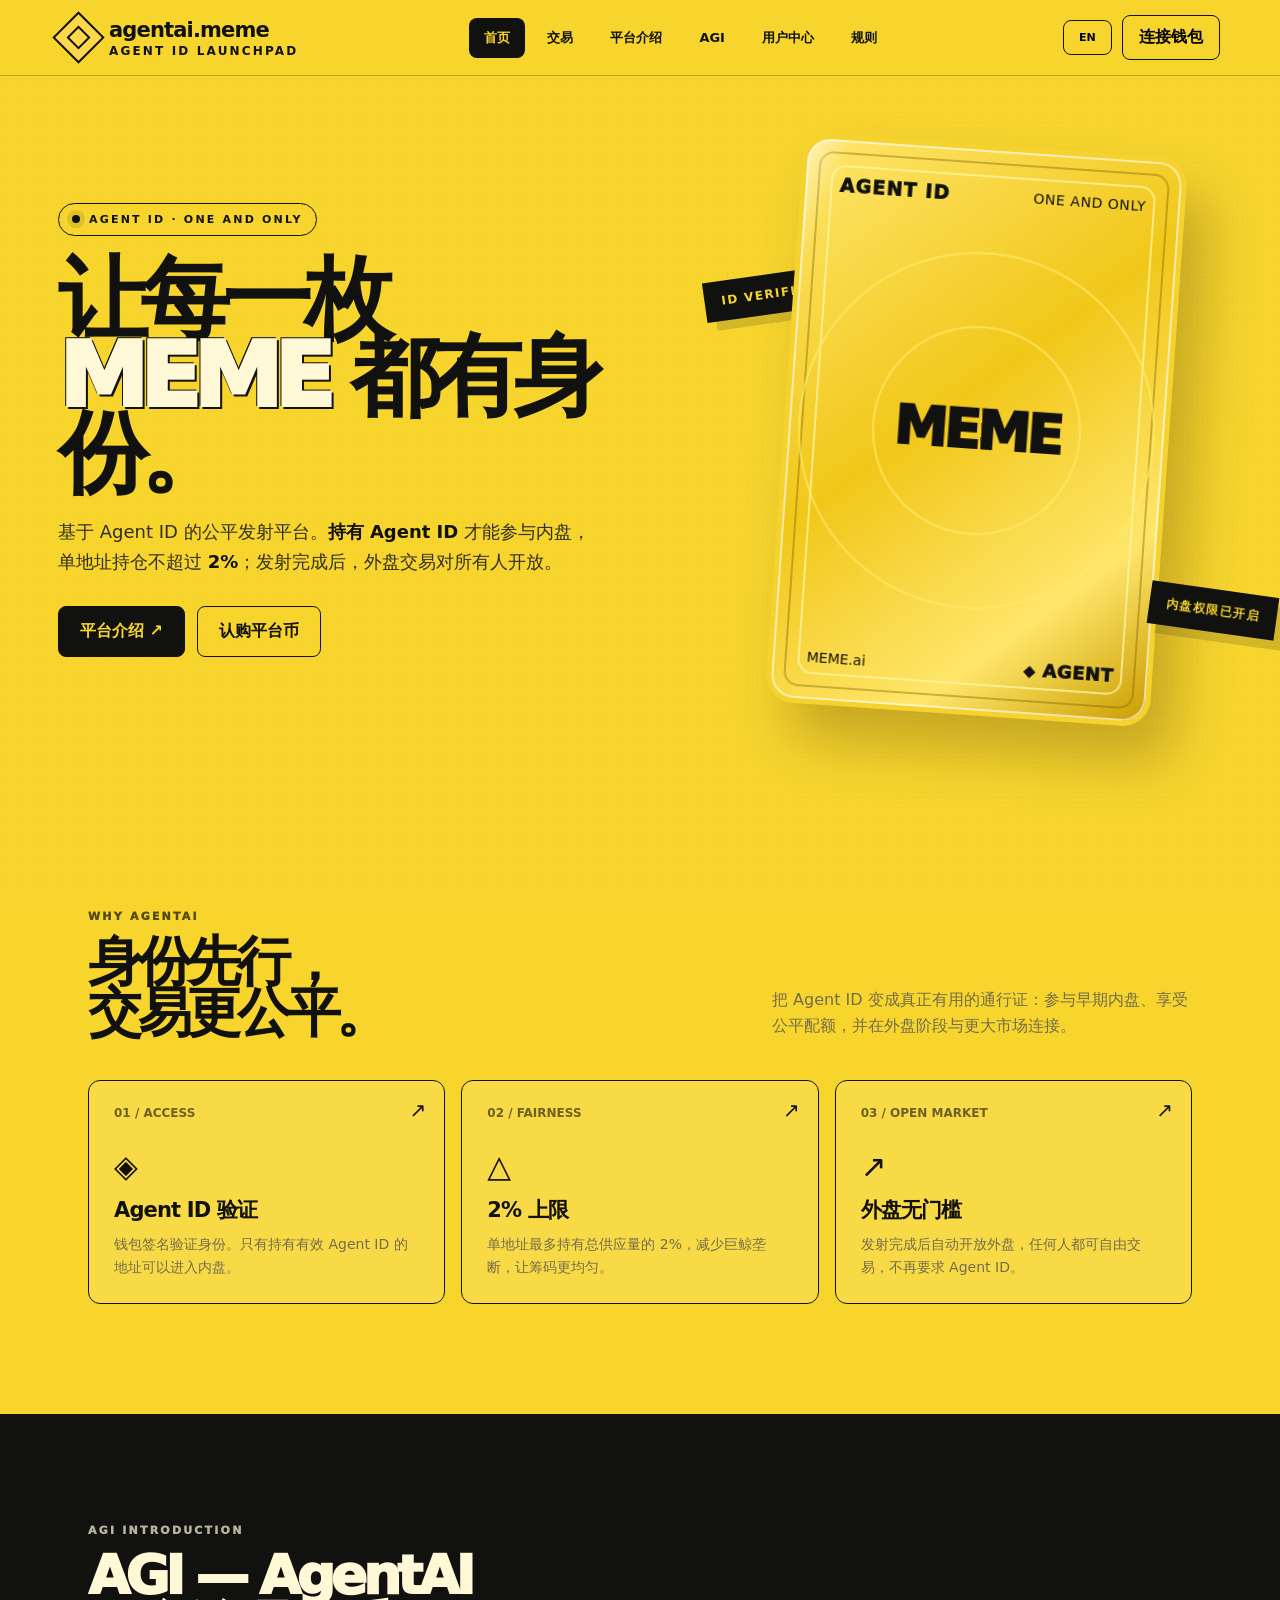
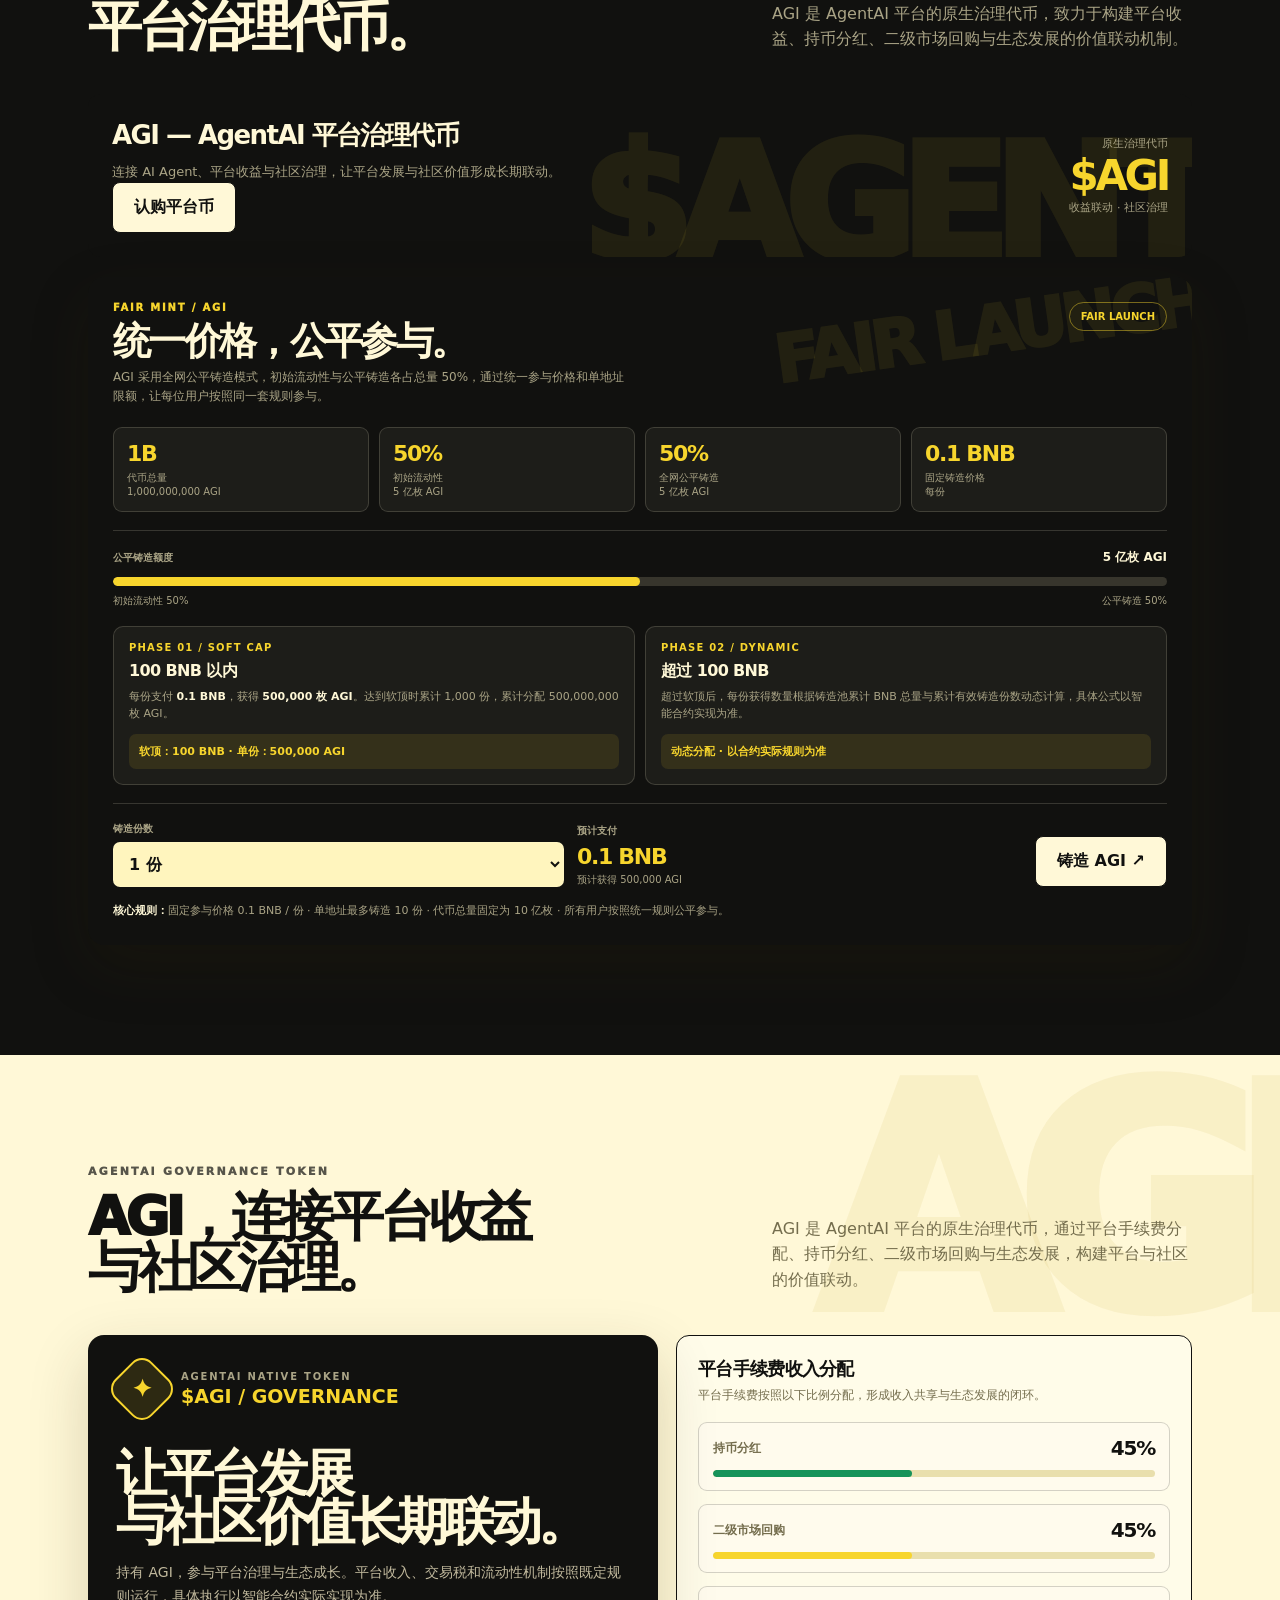
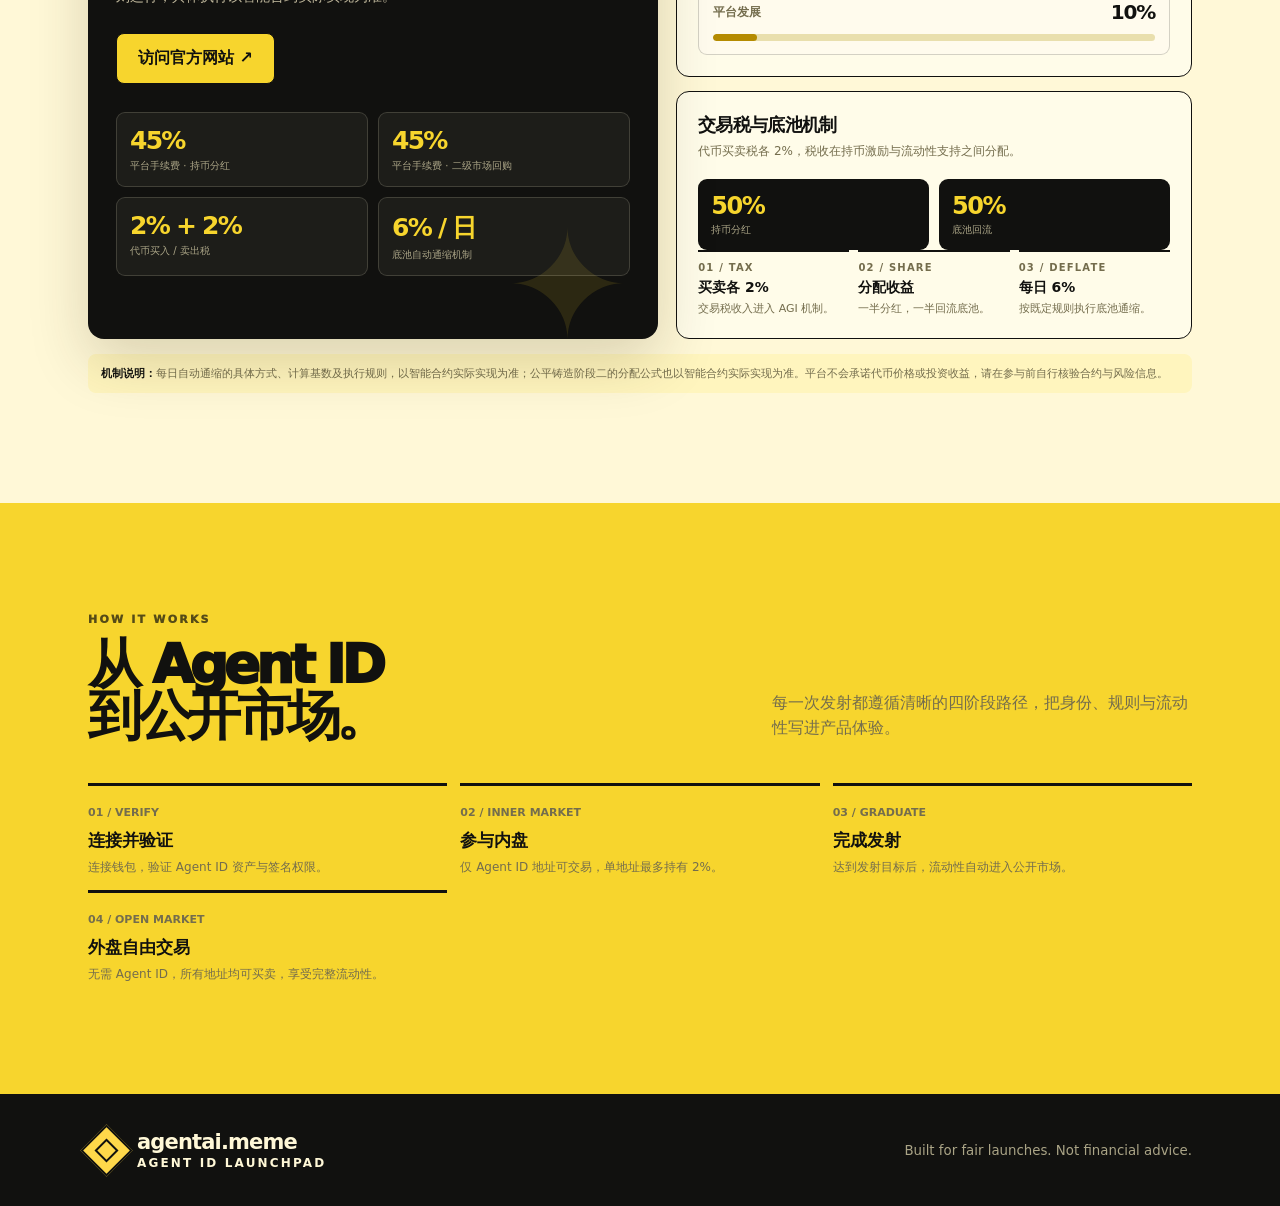
==== commit 5aecaaa5: "新增用户中心资产与分红展示" ====
--- a/index.html
+++ b/index.html
@@ -35,7 +35,7 @@
 <body>
 <header class="topbar">
   <a class="brand" href="#top"><div class="brand-mark"></div><div>agentai.meme<span>AGENT ID LAUNCHPAD</span></div></a>
-  <nav class="nav" id="siteNav"><a href="index.html" class="active">首页</a><a href="trade.html">交易</a><a href="overview.html">平台介绍</a><a href="agi.html">AGI</a><a href="rules.html">规则</a></nav>
+  <nav class="nav" id="siteNav"><a href="index.html" class="active">首页</a><a href="trade.html">交易</a><a href="overview.html">平台介绍</a><a href="agi.html">AGI</a><a href="account.html">用户中心</a><a href="rules.html">规则</a></nav>
   <div class="nav-cta"><button class="lang-toggle" id="langToggle" type="button" aria-label="切换语言"><span id="langLabel">EN</span></button><button class="wallet" id="walletBtn">连接钱包</button><button class="menu-toggle" id="menuToggle" type="button" aria-label="打开菜单" aria-expanded="false"><i></i><i></i><i></i></button></div>
 </header>
 <main id="top">
@@ -54,7 +54,7 @@
 <div class="toast" id="toast"></div>
 <div class="modal-back" id="modal"><div class="modal"><div class="modal-head"><h3>连接钱包</h3><button class="close" id="closeModal">×</button></div><div class="note">这是演示环境。选择一个钱包即可预览完整操作流程，不会发起真实链上交易。</div><button class="btn full wallet-choice">Binance Web3 Wallet</button><button class="btn alt full wallet-choice" style="margin-top:9px">MetaMask</button><button class="btn alt full wallet-choice" style="margin-top:9px">WalletConnect</button></div></div>
 <script>
-const $=s=>document.querySelector(s), $$=s=>document.querySelectorAll(s);let connected=false,currentLang=localStorage.getItem('agentai-lang')||'zh',menuOpen=false;const zhNodes=new WeakMap();const languageMap={"首页":"Home","交易":"Trade","平台介绍":"Overview","规则":"Rules","连接钱包":"Connect Wallet","平台介绍 ↗":"Overview ↗","认购平台币":"Subscribe","让每一枚":"Every","都有身份。":"needs an identity.","基于 Agent ID 的公平发射平台。":"A fair launchpad powered by Agent ID.","持有 Agent ID":"Holding an Agent ID","才能参与内盘，单地址持仓不超过":"unlocks the inner market; each address is capped at","%；发射完成后，外盘交易对所有人开放。":"%; after graduation, the open market is available to everyone.","内盘权限已开启":"Inner Market Unlocked","累计流动性":"Total Liquidity","已发射项目":"Projects Launched","单地址上限":"Per-address Cap","开放交易":"24/7 Trading","身份先行，":"Identity first,","交易更公平。":"fairer trading.","把 Agent ID 变成真正有用的通行证：参与早期内盘、享受公平配额，并在外盘阶段与更大市场连接。":"Turn Agent ID into a real access pass: join the early inner market, receive fair allocation, and connect to the wider market after graduation.","Agent ID 验证":"Agent ID Verification","钱包签名验证身份。只有持有有效 Agent ID 的地址可以进入内盘。":"Verify identity by wallet signature. Only valid Agent ID holders can enter the inner market.","2% 上限":"2% Cap","单地址最多持有总供应量的 2%，减少巨鲸垄断，让筹码更均匀。":"Each address can hold up to 2% of supply, reducing whale concentration.","外盘无门槛":"Open Market","发射完成后自动开放外盘，任何人都可自由交易，不再要求 Agent ID。":"The open market unlocks after launch; anyone can trade without an Agent ID.","一个入口，":"One console,","完成整个周期。":"for the entire lifecycle.","认购平台币、创建发射、参与内盘、进入外盘交易——所有核心操作集中在同一个控制台。":"Subscribe to the platform token, create launches, join the inner market, and trade openly from one console.","平台币认购":"Token Subscription","创建发射":"Create Launch","交易终端":"Trade Terminal","用 $AGENT 支付创建费用、获得治理权并解锁高级发射参数。":"Pay launch fees with $AGENT, gain governance rights, and unlock advanced launch parameters.","认购进行中":"Subscription Live","早期认购窗口":"Early Subscription Window","本轮额度将按认购比例分配。认购结束后，代币按线性释放计划发放。":"This round is allocated pro rata. Tokens unlock linearly after the subscription closes.","已认购 72%":"72% subscribed","剩余 9d 18h":"9d 18h remaining","认购价格":"Subscription Price","预计获得 62.50 $AGENT":"Est. 62.50 $AGENT","确认认购":"Confirm Subscription","认购数量":"Subscription Amount","支付数量 / BNB":"Payment / BNB","认购数据":"Subscription Stats","本轮额度":"Round Allocation","已参与地址":"Participating Addresses","认购需连接钱包。请确认智能合约地址和网络后再提交交易。":"Connect a wallet to subscribe. Verify the contract and network before submitting.","AGI，连接平台收益":"AGI connects platform revenue","与社区治理。":"with community governance.","AGI 是 AgentAI 平台的原生治理代币，通过平台手续费分配、持币分红、二级市场回购与生态发展，构建平台与社区的价值联动。":"AGI is AgentAI's native governance token, linking platform fees, holder rewards, buybacks, and ecosystem growth.","让平台发展":"Align platform growth","与社区价值长期联动。":"with community value over time.","持有 AGI，参与平台治理与生态成长。平台收入、交易税和流动性机制按照既定规则运行，具体执行以智能合约实际实现为准。":"Hold AGI to participate in governance and ecosystem growth. Revenue, taxes, and liquidity mechanisms follow the published rules and smart contract implementation.","访问官方网站 ↗":"Visit Official Website ↗","平台手续费收入分配":"Platform Fee Allocation","平台手续费按照以下比例分配，形成收入共享与生态发展的闭环。":"Platform fees are allocated as follows to connect revenue sharing with ecosystem growth.","持币分红":"Holder Rewards","二级市场回购":"Market Buybacks","平台发展":"Platform Growth","交易税与底池机制":"Trading Tax & Pool Mechanics","代币买卖税各 2%，税收在持币激励与流动性支持之间分配。":"Buy and sell taxes are 2% each, split between holder rewards and liquidity support.","底池回流":"Pool Refill","买卖各 2%":"2% Buy / Sell Tax","交易税收入进入 AGI 机制。":"Trading tax enters the AGI mechanism.","分配收益":"Distribute Value","一半分红，一半回流底池。":"Half to holders, half to the pool.","每日 6%":"6% Daily","按既定规则执行底池通缩。":"Pool deflation follows the published rules.","统一价格，公平参与。":"One price. Fair participation.","AGI 采用全网公平铸造模式，初始流动性与公平铸造各占总量 50%，通过统一参与价格和单地址限额，让每位用户按照同一套规则参与。":"AGI uses a fair mint model: initial liquidity and fair minting each represent 50% of supply, with one price and per-address limits for everyone.","代币总量":"Total Supply","全网公平铸造":"Fair Mint","公平铸造 50%":"50% Fair Mint","初始流动性 50%":"50% Initial Liquidity","公平铸造额度":"Fair Mint Allocation","固定铸造价格":"Fixed Mint Price","超过 100 BNB":"Above 100 BNB","超过软顶后，每份获得数量根据铸造池累计 BNB 总量与累计有效铸造份数动态计算，具体公式以智能合约实现为准。":"Above the soft cap, each share is calculated dynamically from total BNB and valid mint shares; the exact formula follows the smart contract.","动态分配 · 以合约实际规则为准":"Dynamic allocation · subject to the contract","核心规则：":"Core rules:","固定参与价格 0.1 BNB / 份 · 单地址最多铸造 10 份 · 代币总量固定为 10 亿枚 · 所有用户按照统一规则公平参与。":"0.1 BNB per share · max 10 shares per address · fixed 1B supply · one fair rule for everyone.","机制说明：":"Mechanism note:","每日自动通缩的具体方式、计算基数及执行规则，以智能合约实际实现为准；公平铸造阶段二的分配公式也以智能合约实际实现为准。平台不会承诺代币价格或投资收益，请在参与前自行核验合约与风险信息。":"Daily deflation details, calculation base, and Phase 2 allocation formula are subject to the smart contract. No price or return is promised; verify the contract and risks before participating.","从 Agent ID":"From Agent ID","到公开市场。":"to the open market.","每一次发射都遵循清晰的四阶段路径，把身份、规则与流动性写进产品体验。":"Every launch follows four clear stages, putting identity, rules, and liquidity into the product experience.","连接并验证":"Connect & Verify","连接钱包，验证 Agent ID 资产与签名权限。":"Connect a wallet and verify Agent ID ownership and signature permissions.","参与内盘":"Join Inner Market","仅 Agent ID 地址可交易，单地址最多持有 2%。":"Only Agent ID addresses can trade; each address can hold up to 2%.","完成发射":"Graduate Launch","达到发射目标后，流动性自动进入公开市场。":"Once the target is reached, liquidity moves to the open market.","外盘自由交易":"Trade Openly","无需 Agent ID，所有地址均可买卖，享受完整流动性。":"No Agent ID required; every address can buy and sell.","未连接钱包":"Wallet Not Connected","这是演示环境。选择一个钱包即可预览完整操作流程，不会发起真实链上交易。":"Demo environment. Choose a wallet to preview the flow; no real transaction will be sent.","买入":"Buy","卖出":"Sell","兑换":"Swap","支付":"Pay","获得":"Receive","订单簿 · HDOG / BNB":"Order Book · HDOG / BNB","连接钱包后交易":"Trade After Connecting","打开菜单":"Open menu","关闭菜单":"Close menu","已断开演示钱包":"Demo wallet disconnected","钱包已连接，Agent ID 验证通过 ✓":"Wallet connected. Agent ID verified ✓","请先连接钱包，再进行平台币认购":"Connect a wallet before subscribing","认购订单已提交，等待钱包确认":"Subscription submitted; waiting for wallet confirmation","Agent ID 已验证":"Agent ID Verified","提交交易":"Submit Trade","已提交审核":"Submitted for Review","请填写有效的初始流动性":"Enter valid initial liquidity","请勾选风险确认":"Confirm the risk notice","AGI — AgentAI 平台治理代币":"AGI — AgentAI Governance Token","AGI 是 AgentAI 平台的原生治理代币，致力于构建平台收益、持币分红、二级市场回购与生态发展的价值联动机制。":"AGI is AgentAI's native governance token, linking platform revenue, holder rewards, market buybacks, and ecosystem growth.","连接 AI Agent、平台收益与社区治理，让平台发展与社区价值形成长期联动。":"Connect AI Agents, platform revenue, and community governance for long-term alignment.","查看完整 AGI 机制 ↗":"View Full AGI Mechanics ↗","原生治理代币":"Native Governance Token","收益联动 · 社区治理":"Revenue Linkage · Community Governance","铸造份数":"Mint Shares","1 份":"1 share","2 份":"2 shares","3 份":"3 shares","5 份":"5 shares","10 份":"10 shares","预计支付":"Estimated Payment","预计获得 500,000 AGI":"Est. 500,000 AGI","铸造 AGI ↗":"Mint AGI ↗","铸造订单已生成，等待钱包确认":"Mint order created; waiting for wallet confirmation"};const tr=s=>currentLang==='en'?(languageMap[s]||s):s;function applyLanguage(lang){currentLang=lang;localStorage.setItem('agentai-lang',lang);document.documentElement.lang=lang==='en'?'en':'zh-CN';const walker=document.createTreeWalker(document.body,NodeFilter.SHOW_TEXT);let node;while(node=walker.nextNode()){if(!node.parentElement||['SCRIPT','STYLE'].includes(node.parentElement.tagName))continue;if(!zhNodes.has(node))zhNodes.set(node,node.nodeValue);const original=zhNodes.get(node),key=original.trim();if(lang==='en'&&languageMap[key])node.nodeValue=original.replace(key,languageMap[key]);else if(lang==='zh')node.nodeValue=original}$('#langLabel').textContent=lang==='en'?'中':'EN';$('#langToggle').setAttribute('aria-label',lang==='en'?'Switch to Chinese':'切换语言');}function toggleMenu(force){menuOpen=typeof force==='boolean'?force:!menuOpen;$('#siteNav').classList.toggle('open',menuOpen);$('#menuToggle').classList.toggle('open',menuOpen);$('#menuToggle').setAttribute('aria-expanded',String(menuOpen));$('#menuToggle').setAttribute('aria-label',menuOpen?tr('关闭菜单'):tr('打开菜单'));}
+const $=s=>document.querySelector(s), $$=s=>document.querySelectorAll(s);let connected=false,currentLang=localStorage.getItem('agentai-lang')||'zh',menuOpen=false;const zhNodes=new WeakMap();const languageMap={"首页":"Home","交易":"Trade","平台介绍":"Overview","规则":"Rules","连接钱包":"Connect Wallet","平台介绍 ↗":"Overview ↗","认购平台币":"Subscribe","让每一枚":"Every","都有身份。":"needs an identity.","基于 Agent ID 的公平发射平台。":"A fair launchpad powered by Agent ID.","持有 Agent ID":"Holding an Agent ID","才能参与内盘，单地址持仓不超过":"unlocks the inner market; each address is capped at","%；发射完成后，外盘交易对所有人开放。":"%; after graduation, the open market is available to everyone.","内盘权限已开启":"Inner Market Unlocked","累计流动性":"Total Liquidity","已发射项目":"Projects Launched","单地址上限":"Per-address Cap","开放交易":"24/7 Trading","身份先行，":"Identity first,","交易更公平。":"fairer trading.","把 Agent ID 变成真正有用的通行证：参与早期内盘、享受公平配额，并在外盘阶段与更大市场连接。":"Turn Agent ID into a real access pass: join the early inner market, receive fair allocation, and connect to the wider market after graduation.","Agent ID 验证":"Agent ID Verification","钱包签名验证身份。只有持有有效 Agent ID 的地址可以进入内盘。":"Verify identity by wallet signature. Only valid Agent ID holders can enter the inner market.","2% 上限":"2% Cap","单地址最多持有总供应量的 2%，减少巨鲸垄断，让筹码更均匀。":"Each address can hold up to 2% of supply, reducing whale concentration.","外盘无门槛":"Open Market","发射完成后自动开放外盘，任何人都可自由交易，不再要求 Agent ID。":"The open market unlocks after launch; anyone can trade without an Agent ID.","一个入口，":"One console,","完成整个周期。":"for the entire lifecycle.","认购平台币、创建发射、参与内盘、进入外盘交易——所有核心操作集中在同一个控制台。":"Subscribe to the platform token, create launches, join the inner market, and trade openly from one console.","平台币认购":"Token Subscription","创建发射":"Create Launch","交易终端":"Trade Terminal","用 $AGENT 支付创建费用、获得治理权并解锁高级发射参数。":"Pay launch fees with $AGENT, gain governance rights, and unlock advanced launch parameters.","认购进行中":"Subscription Live","早期认购窗口":"Early Subscription Window","本轮额度将按认购比例分配。认购结束后，代币按线性释放计划发放。":"This round is allocated pro rata. Tokens unlock linearly after the subscription closes.","已认购 72%":"72% subscribed","剩余 9d 18h":"9d 18h remaining","认购价格":"Subscription Price","预计获得 62.50 $AGENT":"Est. 62.50 $AGENT","确认认购":"Confirm Subscription","认购数量":"Subscription Amount","支付数量 / BNB":"Payment / BNB","认购数据":"Subscription Stats","本轮额度":"Round Allocation","已参与地址":"Participating Addresses","认购需连接钱包。请确认智能合约地址和网络后再提交交易。":"Connect a wallet to subscribe. Verify the contract and network before submitting.","AGI，连接平台收益":"AGI connects platform revenue","与社区治理。":"with community governance.","AGI 是 AgentAI 平台的原生治理代币，通过平台手续费分配、持币分红、二级市场回购与生态发展，构建平台与社区的价值联动。":"AGI is AgentAI's native governance token, linking platform fees, holder rewards, buybacks, and ecosystem growth.","让平台发展":"Align platform growth","与社区价值长期联动。":"with community value over time.","持有 AGI，参与平台治理与生态成长。平台收入、交易税和流动性机制按照既定规则运行，具体执行以智能合约实际实现为准。":"Hold AGI to participate in governance and ecosystem growth. Revenue, taxes, and liquidity mechanisms follow the published rules and smart contract implementation.","访问官方网站 ↗":"Visit Official Website ↗","平台手续费收入分配":"Platform Fee Allocation","平台手续费按照以下比例分配，形成收入共享与生态发展的闭环。":"Platform fees are allocated as follows to connect revenue sharing with ecosystem growth.","持币分红":"Holder Rewards","二级市场回购":"Market Buybacks","平台发展":"Platform Growth","交易税与底池机制":"Trading Tax & Pool Mechanics","代币买卖税各 2%，税收在持币激励与流动性支持之间分配。":"Buy and sell taxes are 2% each, split between holder rewards and liquidity support.","底池回流":"Pool Refill","买卖各 2%":"2% Buy / Sell Tax","交易税收入进入 AGI 机制。":"Trading tax enters the AGI mechanism.","分配收益":"Distribute Value","一半分红，一半回流底池。":"Half to holders, half to the pool.","每日 6%":"6% Daily","按既定规则执行底池通缩。":"Pool deflation follows the published rules.","统一价格，公平参与。":"One price. Fair participation.","AGI 采用全网公平铸造模式，初始流动性与公平铸造各占总量 50%，通过统一参与价格和单地址限额，让每位用户按照同一套规则参与。":"AGI uses a fair mint model: initial liquidity and fair minting each represent 50% of supply, with one price and per-address limits for everyone.","代币总量":"Total Supply","全网公平铸造":"Fair Mint","公平铸造 50%":"50% Fair Mint","初始流动性 50%":"50% Initial Liquidity","公平铸造额度":"Fair Mint Allocation","固定铸造价格":"Fixed Mint Price","超过 100 BNB":"Above 100 BNB","超过软顶后，每份获得数量根据铸造池累计 BNB 总量与累计有效铸造份数动态计算，具体公式以智能合约实现为准。":"Above the soft cap, each share is calculated dynamically from total BNB and valid mint shares; the exact formula follows the smart contract.","动态分配 · 以合约实际规则为准":"Dynamic allocation · subject to the contract","核心规则：":"Core rules:","固定参与价格 0.1 BNB / 份 · 单地址最多铸造 10 份 · 代币总量固定为 10 亿枚 · 所有用户按照统一规则公平参与。":"0.1 BNB per share · max 10 shares per address · fixed 1B supply · one fair rule for everyone.","机制说明：":"Mechanism note:","每日自动通缩的具体方式、计算基数及执行规则，以智能合约实际实现为准；公平铸造阶段二的分配公式也以智能合约实际实现为准。平台不会承诺代币价格或投资收益，请在参与前自行核验合约与风险信息。":"Daily deflation details, calculation base, and Phase 2 allocation formula are subject to the smart contract. No price or return is promised; verify the contract and risks before participating.","从 Agent ID":"From Agent ID","到公开市场。":"to the open market.","每一次发射都遵循清晰的四阶段路径，把身份、规则与流动性写进产品体验。":"Every launch follows four clear stages, putting identity, rules, and liquidity into the product experience.","连接并验证":"Connect & Verify","连接钱包，验证 Agent ID 资产与签名权限。":"Connect a wallet and verify Agent ID ownership and signature permissions.","参与内盘":"Join Inner Market","仅 Agent ID 地址可交易，单地址最多持有 2%。":"Only Agent ID addresses can trade; each address can hold up to 2%.","完成发射":"Graduate Launch","达到发射目标后，流动性自动进入公开市场。":"Once the target is reached, liquidity moves to the open market.","外盘自由交易":"Trade Openly","无需 Agent ID，所有地址均可买卖，享受完整流动性。":"No Agent ID required; every address can buy and sell.","未连接钱包":"Wallet Not Connected","这是演示环境。选择一个钱包即可预览完整操作流程，不会发起真实链上交易。":"Demo environment. Choose a wallet to preview the flow; no real transaction will be sent.","买入":"Buy","卖出":"Sell","兑换":"Swap","支付":"Pay","获得":"Receive","订单簿 · HDOG / BNB":"Order Book · HDOG / BNB","连接钱包后交易":"Trade After Connecting","打开菜单":"Open menu","关闭菜单":"Close menu","已断开演示钱包":"Demo wallet disconnected","钱包已连接，Agent ID 验证通过 ✓":"Wallet connected. Agent ID verified ✓","请先连接钱包，再进行平台币认购":"Connect a wallet before subscribing","认购订单已提交，等待钱包确认":"Subscription submitted; waiting for wallet confirmation","Agent ID 已验证":"Agent ID Verified","提交交易":"Submit Trade","已提交审核":"Submitted for Review","请填写有效的初始流动性":"Enter valid initial liquidity","请勾选风险确认":"Confirm the risk notice","用户中心":"User Center","AGI — AgentAI 平台治理代币":"AGI — AgentAI Governance Token","AGI 是 AgentAI 平台的原生治理代币，致力于构建平台收益、持币分红、二级市场回购与生态发展的价值联动机制。":"AGI is AgentAI's native governance token, linking platform revenue, holder rewards, market buybacks, and ecosystem growth.","连接 AI Agent、平台收益与社区治理，让平台发展与社区价值形成长期联动。":"Connect AI Agents, platform revenue, and community governance for long-term alignment.","查看完整 AGI 机制 ↗":"View Full AGI Mechanics ↗","原生治理代币":"Native Governance Token","收益联动 · 社区治理":"Revenue Linkage · Community Governance","铸造份数":"Mint Shares","1 份":"1 share","2 份":"2 shares","3 份":"3 shares","5 份":"5 shares","10 份":"10 shares","预计支付":"Estimated Payment","预计获得 500,000 AGI":"Est. 500,000 AGI","铸造 AGI ↗":"Mint AGI ↗","铸造订单已生成，等待钱包确认":"Mint order created; waiting for wallet confirmation"};const tr=s=>currentLang==='en'?(languageMap[s]||s):s;function applyLanguage(lang){currentLang=lang;localStorage.setItem('agentai-lang',lang);document.documentElement.lang=lang==='en'?'en':'zh-CN';const walker=document.createTreeWalker(document.body,NodeFilter.SHOW_TEXT);let node;while(node=walker.nextNode()){if(!node.parentElement||['SCRIPT','STYLE'].includes(node.parentElement.tagName))continue;if(!zhNodes.has(node))zhNodes.set(node,node.nodeValue);const original=zhNodes.get(node),key=original.trim();if(lang==='en'&&languageMap[key])node.nodeValue=original.replace(key,languageMap[key]);else if(lang==='zh')node.nodeValue=original}$('#langLabel').textContent=lang==='en'?'中':'EN';$('#langToggle').setAttribute('aria-label',lang==='en'?'Switch to Chinese':'切换语言');}function toggleMenu(force){menuOpen=typeof force==='boolean'?force:!menuOpen;$('#siteNav').classList.toggle('open',menuOpen);$('#menuToggle').classList.toggle('open',menuOpen);$('#menuToggle').setAttribute('aria-expanded',String(menuOpen));$('#menuToggle').setAttribute('aria-label',menuOpen?tr('关闭菜单'):tr('打开菜单'));}
 const idCard=$('.id-card');if(idCard&&!window.matchMedia('(prefers-reduced-motion: reduce)').matches){const resetCard=()=>{idCard.style.setProperty('--rx','0deg');idCard.style.setProperty('--ry','0deg')};idCard.addEventListener('pointermove',e=>{const r=idCard.getBoundingClientRect(),x=(e.clientX-r.left)/r.width-.5,y=(e.clientY-r.top)/r.height-.5;idCard.style.setProperty('--rx',`${-y*12}deg`);idCard.style.setProperty('--ry',`${x*14}deg`)});idCard.addEventListener('pointerleave',resetCard);idCard.addEventListener('pointercancel',resetCard)}function toast(msg){const t=$('#toast');t.textContent=msg;t.classList.add('show');clearTimeout(window.toastTimer);window.toastTimer=setTimeout(()=>t.classList.remove('show'),2600)}
 function openWallet(){if(connected){connected=false;$('#walletBtn').textContent=tr('连接钱包');$('#walletBtn').classList.remove('connected');$('#tradeStatus').textContent=tr('未连接钱包');$('#tradeBtn').textContent=tr('连接钱包后交易');toast(tr('已断开演示钱包'))}else $('#modal').classList.add('show')}
 $('#walletBtn').onclick=openWallet;$('#menuToggle').onclick=()=>toggleMenu();$('#langToggle').onclick=()=>applyLanguage(currentLang==='zh'?'en':'zh');$('#closeModal').onclick=()=>$('#modal').classList.remove('show');$('#modal').onclick=e=>{if(e.target.id==='modal')$('#modal').classList.remove('show')};$$('.wallet-choice').forEach(b=>b.onclick=()=>{connected=true;$('#walletBtn').textContent='0xA2…7F91';$('#walletBtn').classList.add('connected');$('#tradeStatus').textContent=tr('Agent ID 已验证');$('#tradeBtn').textContent=tr('提交交易');$('#swapBtn').textContent=tr('兑换');$('#modal').classList.remove('show');toast(tr('钱包已连接，Agent ID 验证通过 ✓'))});
